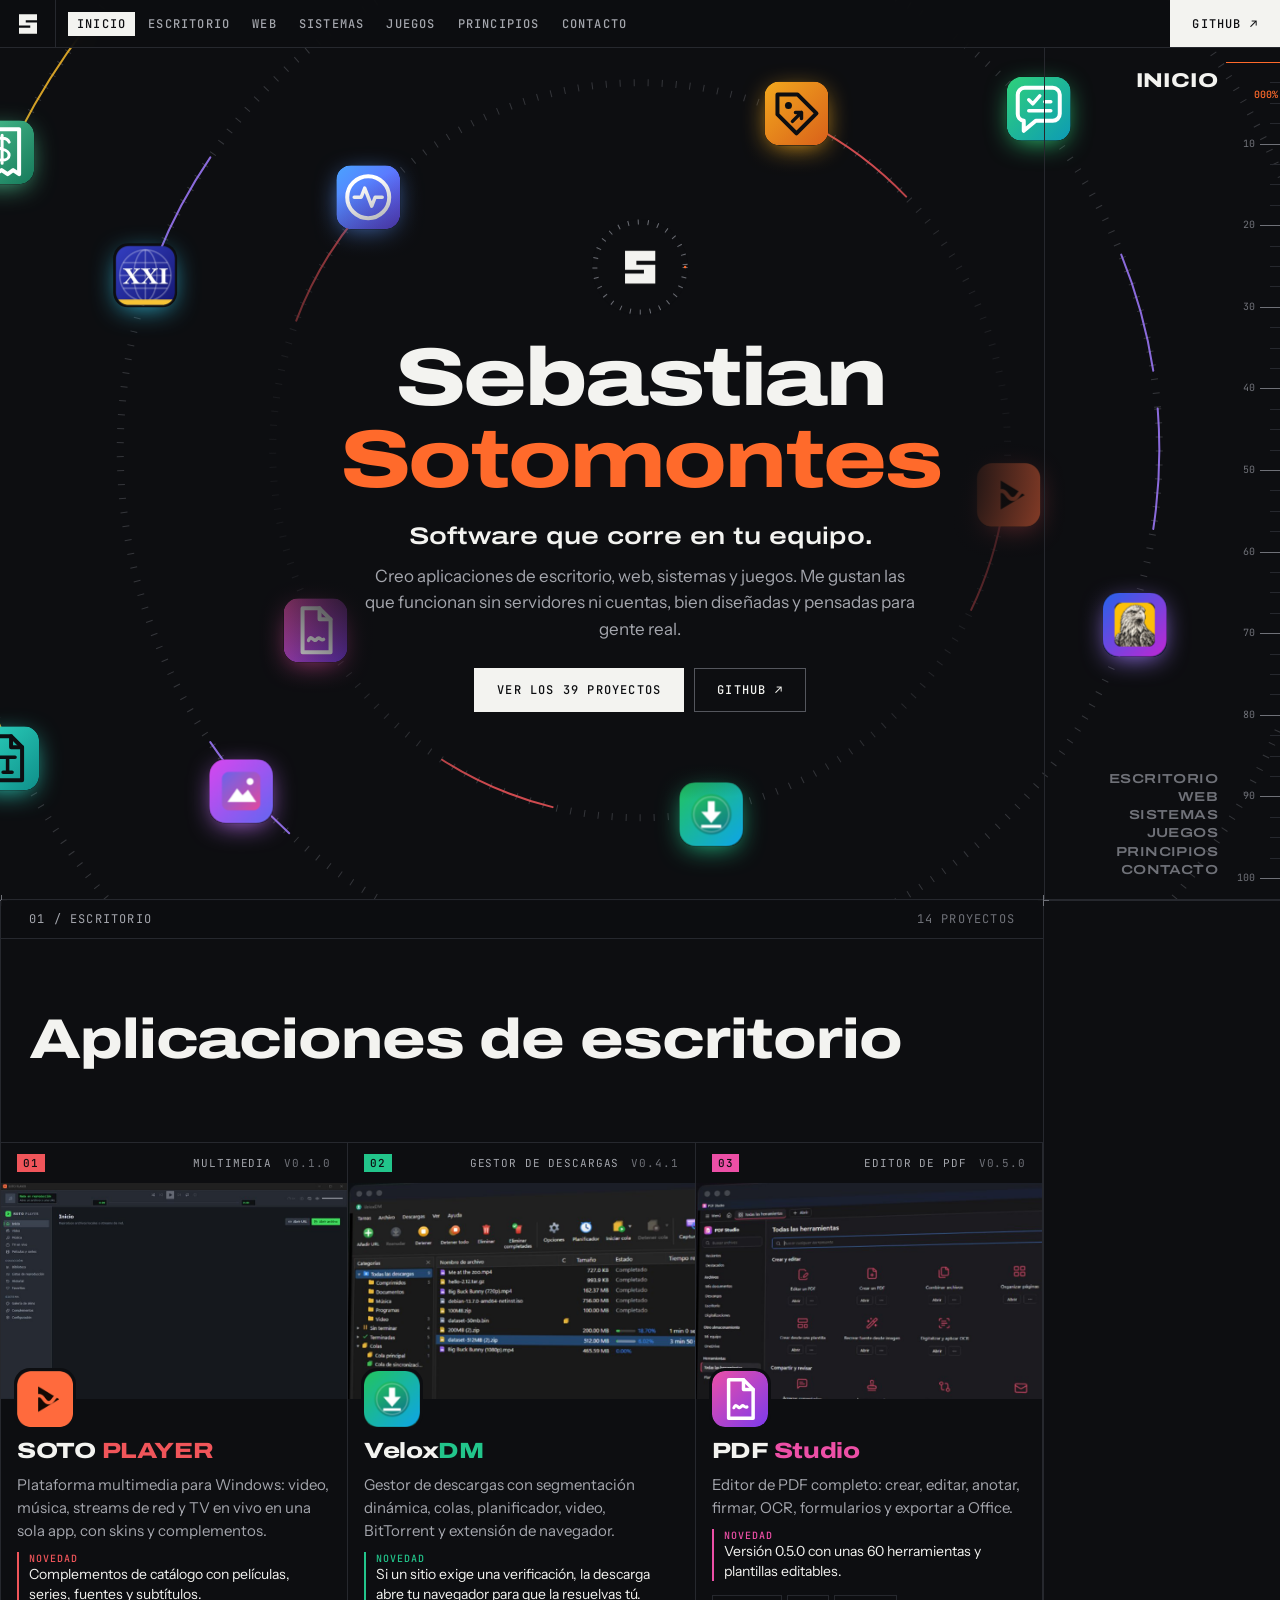
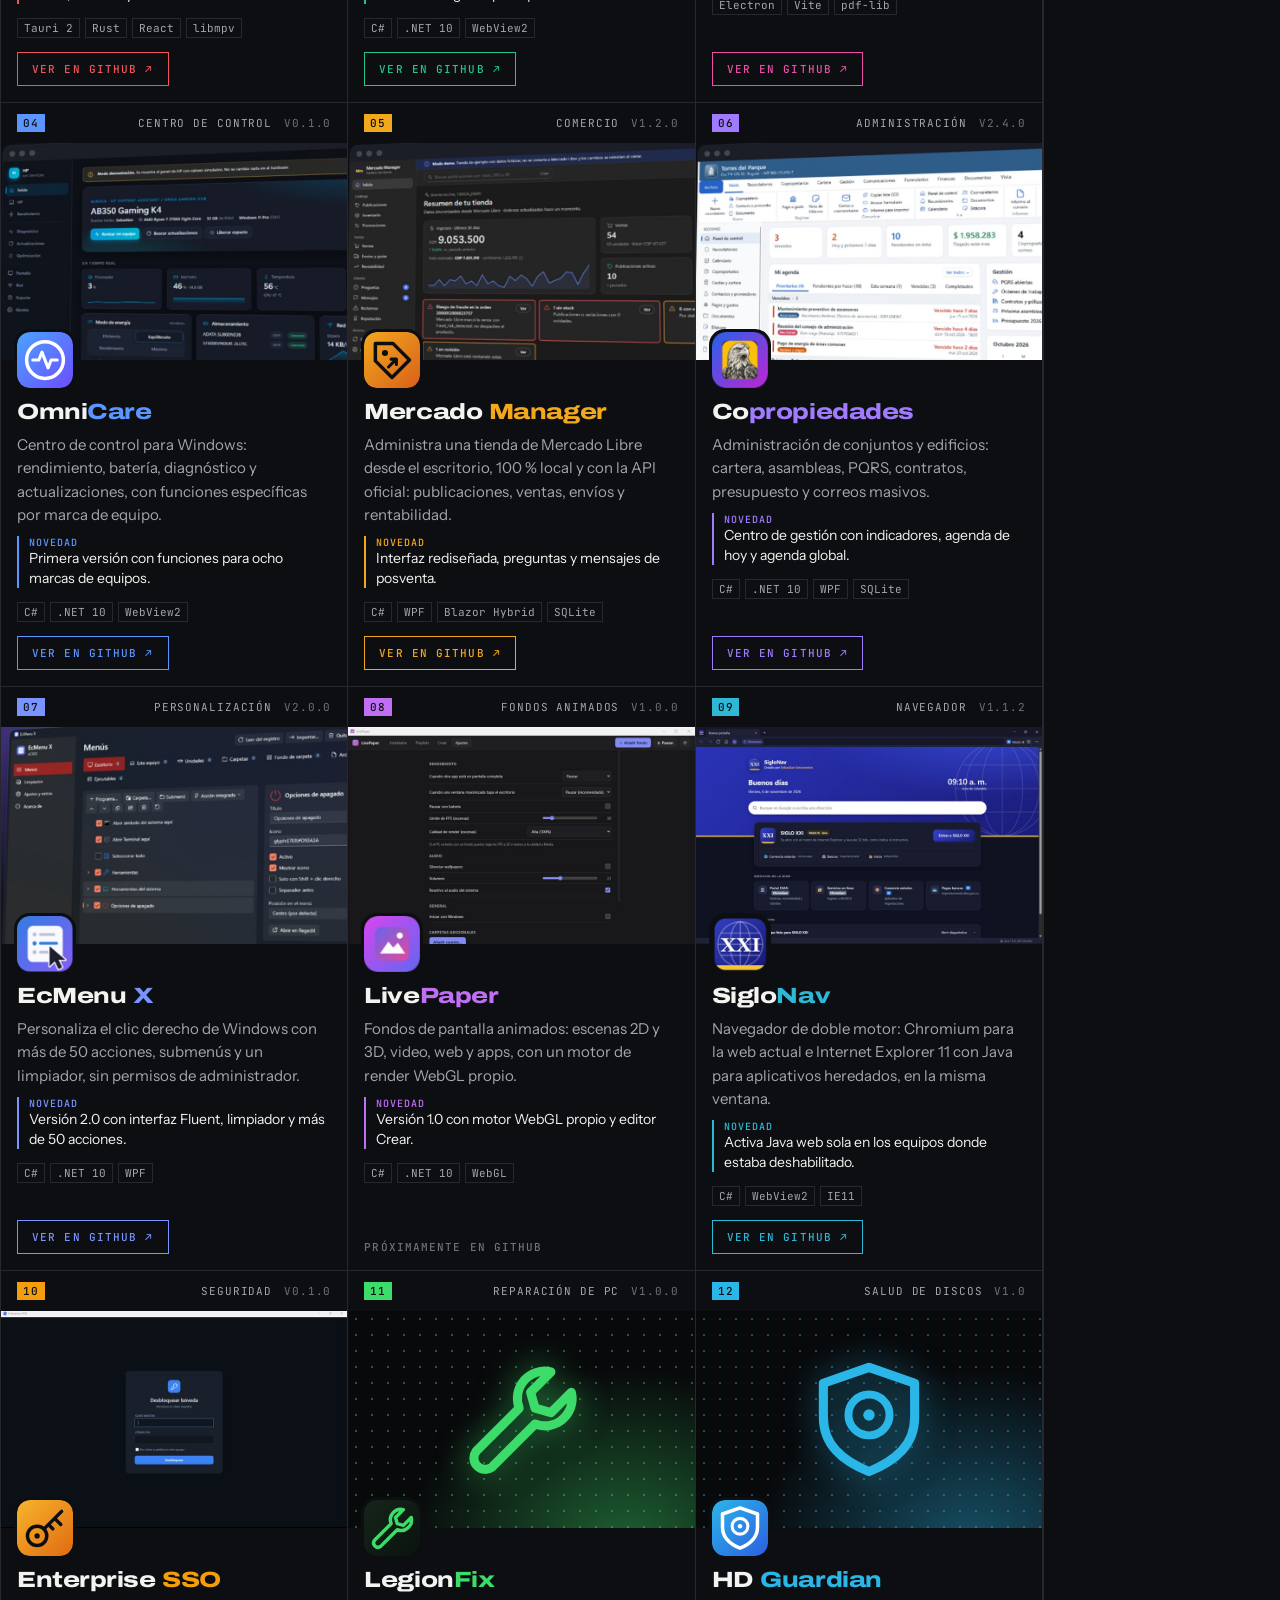
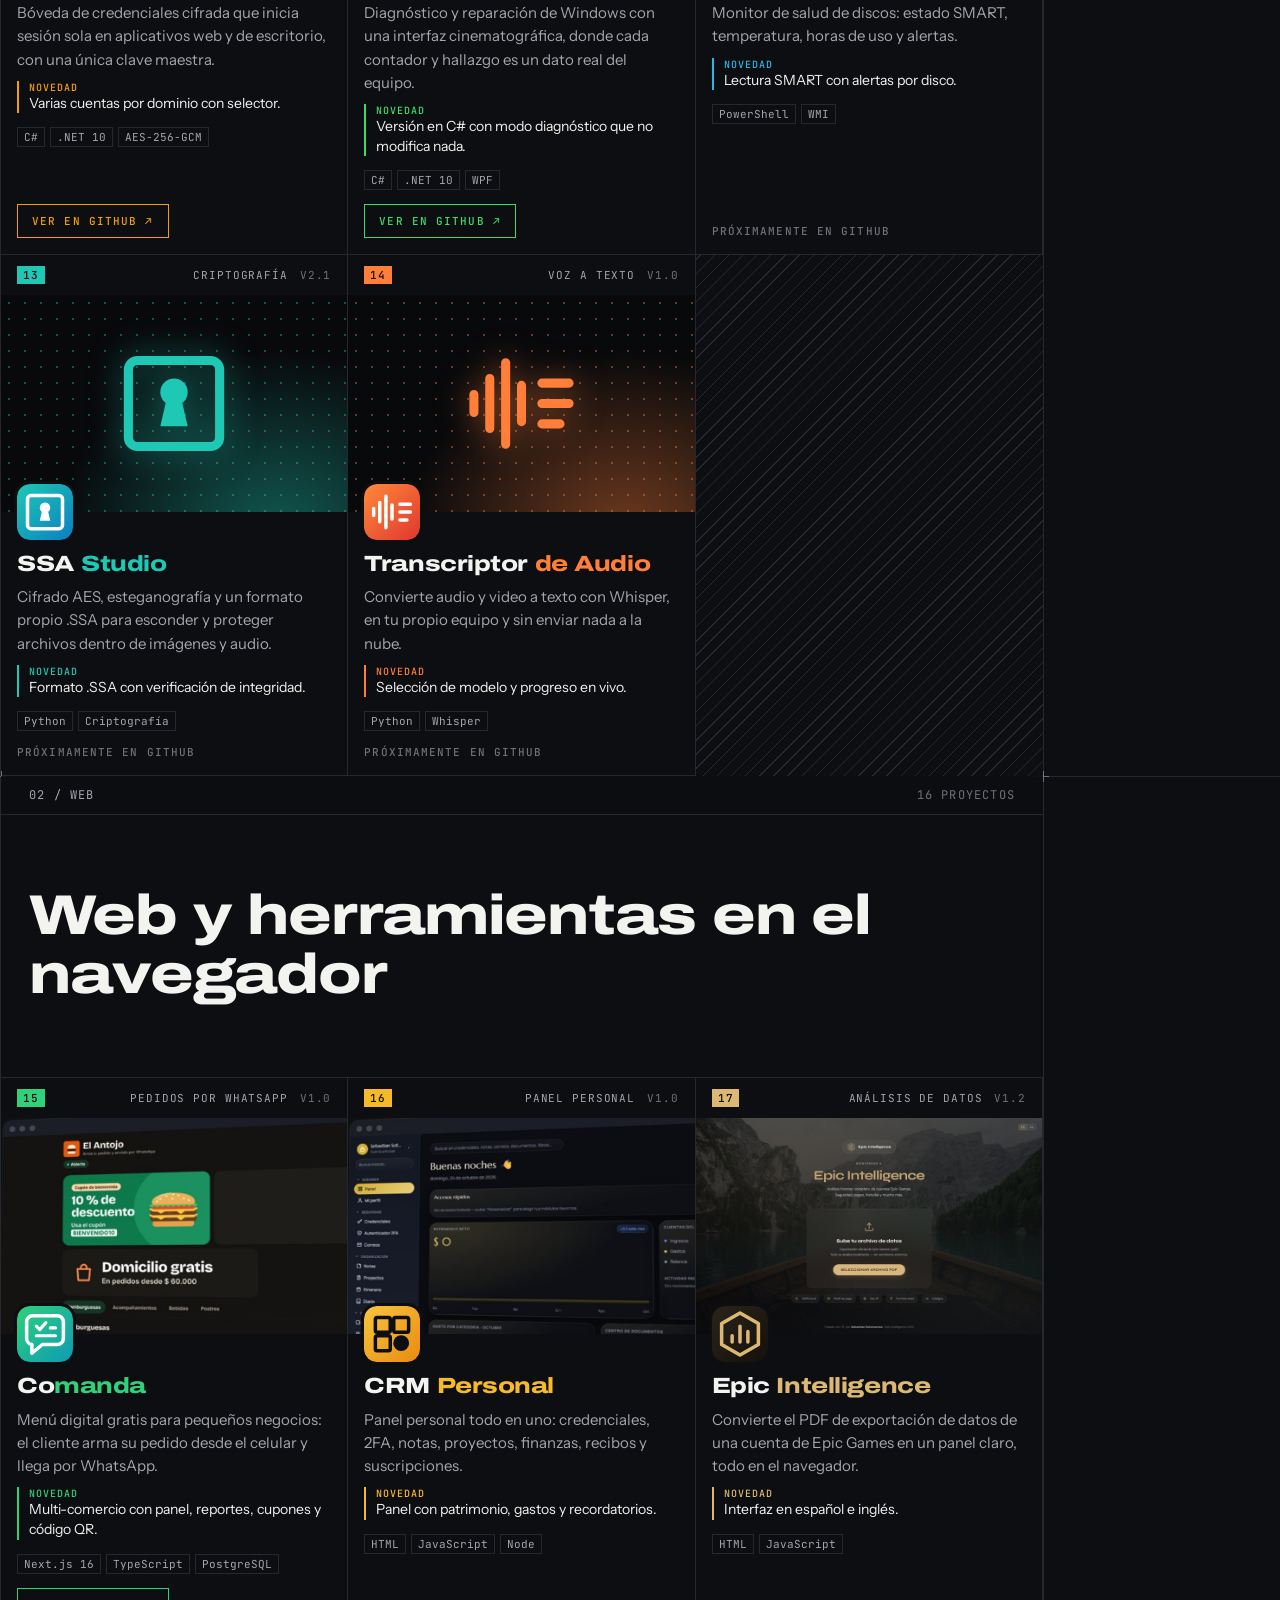
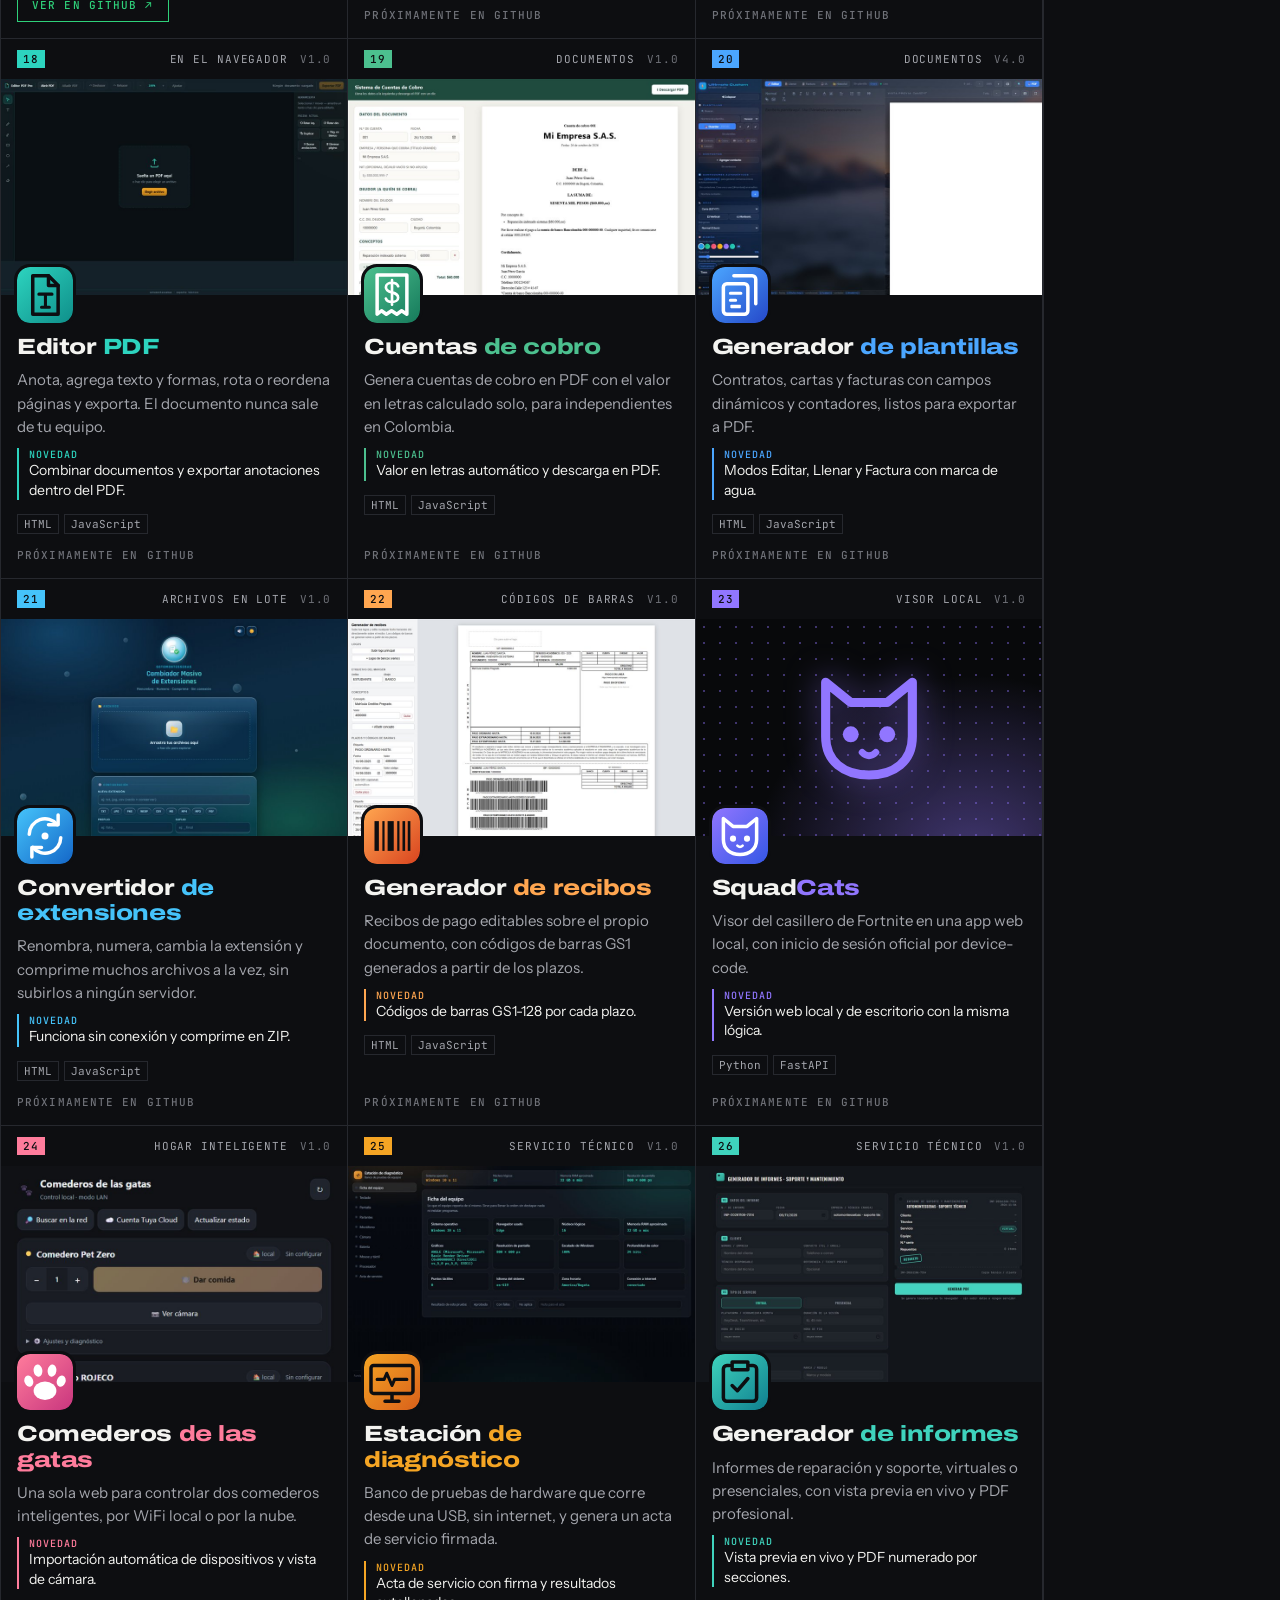
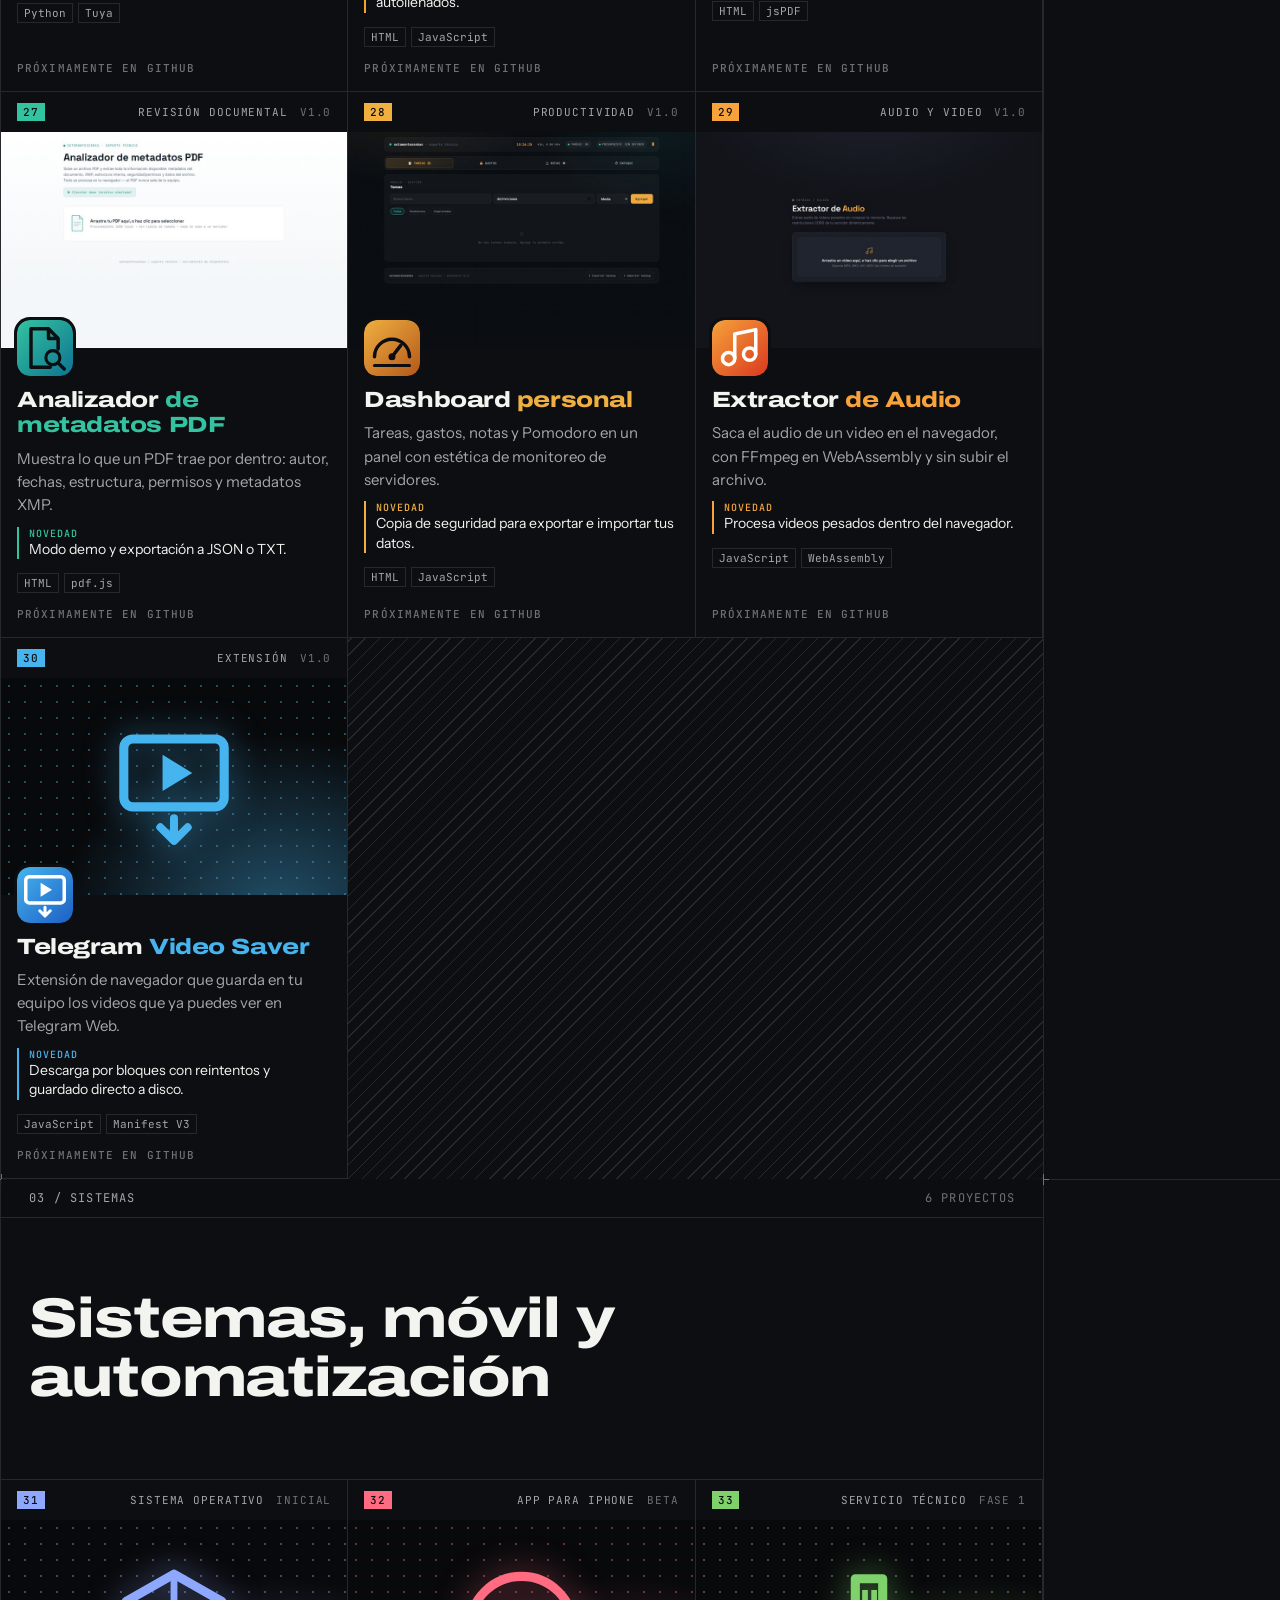
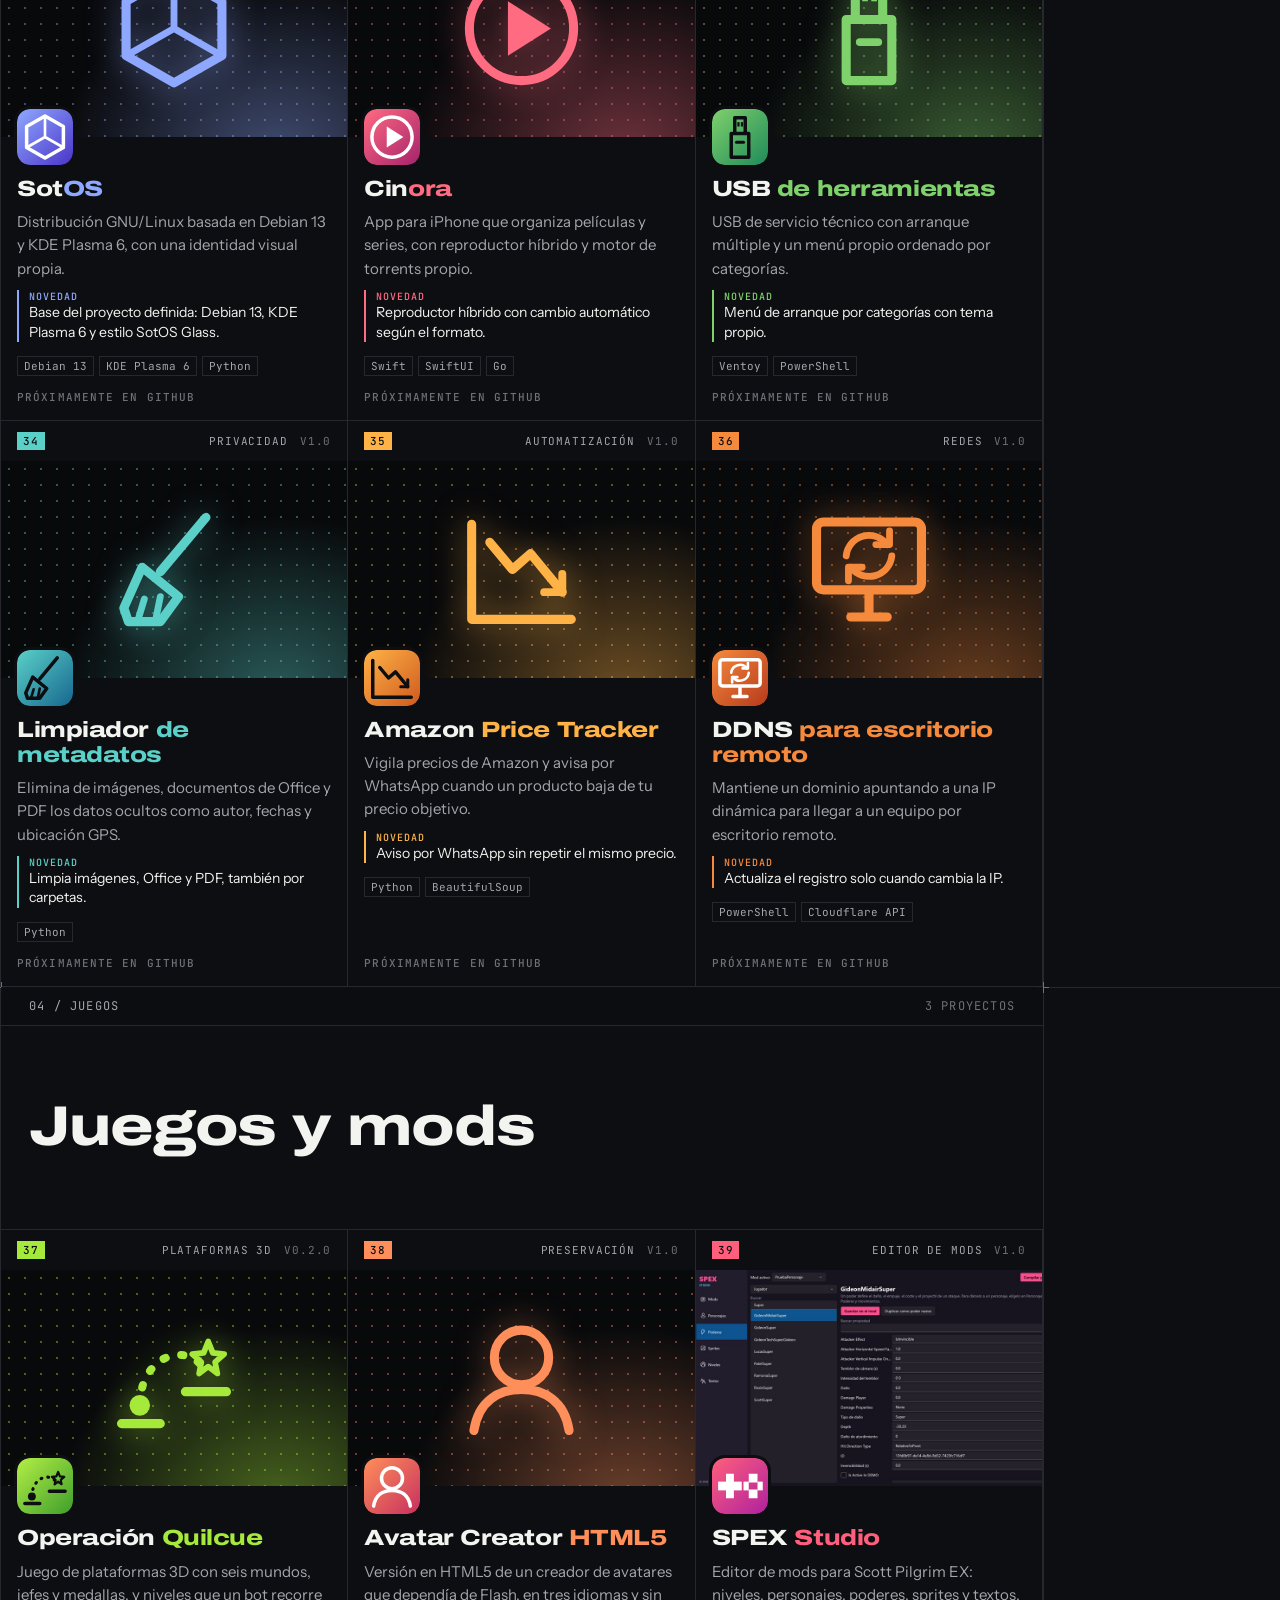
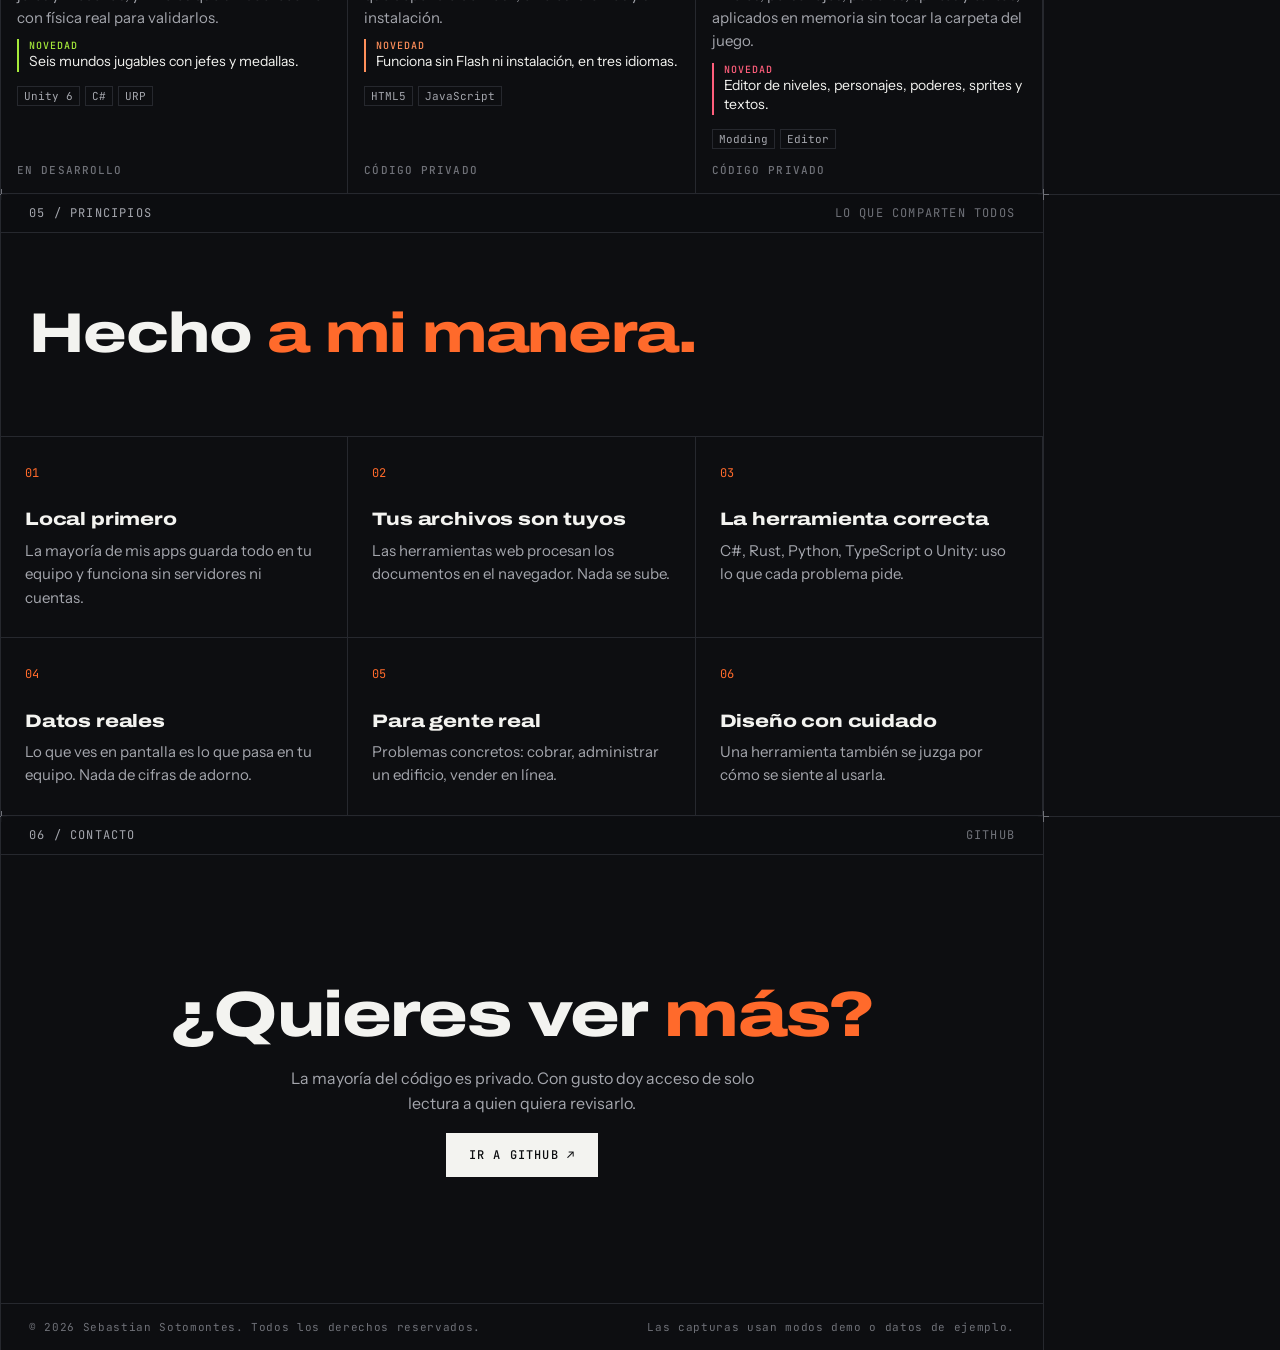
==== index.html @ 08ef290d "Activar botones de GitHub" ====
<!doctype html>
<html lang="es">
<head>
  <meta charset="utf-8">
  <meta name="viewport" content="width=device-width, initial-scale=1">
  <title>Sebastian Sotomontes · Desarrollador de software</title>
  <meta name="description" content="Portafolio de Sebastian Sotomontes: aplicaciones de escritorio, web, sistemas y juegos. Software que corre en tu equipo, sin servidores ni cuentas.">
  <meta name="author" content="Sebastian Sotomontes">
  <meta name="color-scheme" content="dark">
  <meta name="theme-color" content="#0d0e11">
  <link rel="canonical" href="https://sotomontes.com/">
  <meta property="og:type" content="website">
  <meta property="og:url" content="https://sotomontes.com/">
  <meta property="og:title" content="Sebastian Sotomontes · Desarrollador de software">
  <meta property="og:description" content="Portafolio de Sebastian Sotomontes: aplicaciones de escritorio, web, sistemas y juegos. Software que corre en tu equipo, sin servidores ni cuentas.">
  <meta property="og:image" content="https://sotomontes.com/assets/og.png">
  <meta name="twitter:card" content="summary_large_image">
  <link rel="icon" href="assets/favicon.svg" type="image/svg+xml">
  <link rel="preconnect" href="https://fonts.googleapis.com">
  <link rel="preconnect" href="https://fonts.gstatic.com" crossorigin>
  <link rel="stylesheet" href="https://fonts.googleapis.com/css2?family=Archivo:wdth,wght@125,600;125,800&family=Instrument+Sans:wght@400;600&family=JetBrains+Mono:wght@400;500&display=swap">
  <link rel="stylesheet" href="assets/styles.css">
  <script>document.documentElement.classList.add('js')</script>
  <script type="application/ld+json">{"@context":"https://schema.org","@type":"Person","name":"Sebastian Sotomontes","url":"https://sotomontes.com","sameAs":["https://github.com/Softsoto"],"jobTitle":"Desarrollador de software"}</script>
</head>
<body>
  <a class="skip" href="#escritorio">Saltar a los proyectos</a>

  <header class="bar">
    <a class="bar-logo" href="#inicio" aria-label="Sebastian Sotomontes, inicio"><svg class="logo" viewBox="0 0 32 32" aria-hidden="true"><path fill="currentColor" d="M4 3h24v8H13v3h15v15H4v-8h15v-3H4z"/></svg></a>
    <nav class="bar-nav" aria-label="Secciones">
      <a href="#inicio" data-nav="inicio">Inicio</a>
      <a href="#escritorio" data-nav="escritorio">Escritorio</a>
      <a href="#web" data-nav="web">Web</a>
      <a href="#sistemas" data-nav="sistemas">Sistemas</a>
      <a href="#juegos" data-nav="juegos">Juegos</a>
      <a href="#principios" data-nav="principios">Principios</a>
      <a href="#contacto" data-nav="contacto">Contacto</a>
    </nav>
    <a class="bar-cta" href="https://github.com/Softsoto" rel="noopener me">GitHub ↗</a>
    <span class="bar-progress" aria-hidden="true"></span>
  </header>

  <aside class="rail">
    <nav aria-label="Índice">
      <ol class="rail-list">
        <li data-rail="inicio"><a href="#inicio">Inicio</a></li>
        <li data-rail="escritorio"><a href="#escritorio">Escritorio</a></li>
        <li data-rail="web"><a href="#web">Web</a></li>
        <li data-rail="sistemas"><a href="#sistemas">Sistemas</a></li>
        <li data-rail="juegos"><a href="#juegos">Juegos</a></li>
        <li data-rail="principios"><a href="#principios">Principios</a></li>
        <li data-rail="contacto"><a href="#contacto">Contacto</a></li>
        <li class="rail-gap" aria-hidden="true"></li>
      </ol>
    </nav>
    <div class="ruler" aria-hidden="true"><i class="major" style="top:0%"></i><i class="" style="top:2.5%"></i><i class="" style="top:5%"></i><i class="" style="top:7.5%"></i><i class="major" style="top:10%"><b>10</b></i><i class="" style="top:12.5%"></i><i class="" style="top:15%"></i><i class="" style="top:17.5%"></i><i class="major" style="top:20%"><b>20</b></i><i class="" style="top:22.5%"></i><i class="" style="top:25%"></i><i class="" style="top:27.5%"></i><i class="major" style="top:30%"><b>30</b></i><i class="" style="top:32.5%"></i><i class="" style="top:35%"></i><i class="" style="top:37.5%"></i><i class="major" style="top:40%"><b>40</b></i><i class="" style="top:42.5%"></i><i class="" style="top:45%"></i><i class="" style="top:47.5%"></i><i class="major" style="top:50%"><b>50</b></i><i class="" style="top:52.5%"></i><i class="" style="top:55%"></i><i class="" style="top:57.5%"></i><i class="major" style="top:60%"><b>60</b></i><i class="" style="top:62.5%"></i><i class="" style="top:65%"></i><i class="" style="top:67.5%"></i><i class="major" style="top:70%"><b>70</b></i><i class="" style="top:72.5%"></i><i class="" style="top:75%"></i><i class="" style="top:77.5%"></i><i class="major" style="top:80%"><b>80</b></i><i class="" style="top:82.5%"></i><i class="" style="top:85%"></i><i class="" style="top:87.5%"></i><i class="major" style="top:90%"><b>90</b></i><i class="" style="top:92.5%"></i><i class="" style="top:95%"></i><i class="" style="top:97.5%"></i><i class="major" style="top:100%"><b>100</b></i><span class="ruler-mark"><em>000%</em></span></div>
  </aside>

  <a class="traveler" href="#inicio" aria-label="Volver al inicio">
    <svg class="traveler-ring" viewBox="0 0 100 100" aria-hidden="true">
      <circle class="traveler-ticks" cx="50" cy="50" r="47"/>
      <circle class="traveler-progress" cx="50" cy="50" r="47" pathLength="100"/>
    </svg>
    <svg class="logo" viewBox="0 0 32 32" aria-hidden="true"><path fill="currentColor" d="M4 3h24v8H13v3h15v15H4v-8h15v-3H4z"/></svg>
  </a>

  <section class="sec hero pre" id="inicio" aria-labelledby="t-inicio">
    <div class="orbit" aria-hidden="true">
      <div class="orbit-move">
        <div class="ring ring-1"><svg viewBox="0 0 200 200"><circle class="ring-ticks" cx="100" cy="100" r="99"/><circle class="ring-arc" cx="100" cy="100" r="99" style="stroke:#f0555a" pathLength="360"/></svg><span class="planet" style="--t:0deg;--c:#f0555a"><img src="assets/icons/soto-player.png" alt="" width="128" height="128"></span><span class="planet" style="--t:72deg;--c:#22c58b"><img src="assets/icons/veloxdm.png" alt="" width="128" height="128"></span><span class="planet" style="--t:144deg;--c:#ec4fa6"><img src="assets/icons/pdf-studio.svg" alt="" width="128" height="128"></span><span class="planet" style="--t:216deg;--c:#5b96ff"><img src="assets/icons/omnicare.svg" alt="" width="128" height="128"></span><span class="planet" style="--t:288deg;--c:#f2a81d"><img src="assets/icons/mercado-manager.svg" alt="" width="128" height="128"></span></div>
        <div class="ring ring-2"><svg viewBox="0 0 200 200"><circle class="ring-ticks" cx="100" cy="100" r="99"/><circle class="ring-arc" cx="100" cy="100" r="99" style="stroke:#a07bff" pathLength="360"/></svg><span class="planet" style="--t:24deg;--c:#a07bff"><img src="assets/icons/copropiedades.png" alt="" width="128" height="128"></span><span class="planet" style="--t:84deg;--c:#7b93ff"><img src="assets/icons/ecmenux.png" alt="" width="128" height="128"></span><span class="planet" style="--t:144deg;--c:#c06ff5"><img src="assets/icons/livepaper.png" alt="" width="128" height="128"></span><span class="planet" style="--t:204deg;--c:#2fb7d6"><img src="assets/icons/siglonav.png" alt="" width="128" height="128"></span><span class="planet" style="--t:264deg;--c:#f59e0b"><img src="assets/icons/enterprise-sso.svg" alt="" width="128" height="128"></span><span class="planet" style="--t:324deg;--c:#2fd17a"><img src="assets/icons/comanda.svg" alt="" width="128" height="128"></span></div>
        <div class="ring ring-3"><svg viewBox="0 0 200 200"><circle class="ring-ticks" cx="100" cy="100" r="99"/><circle class="ring-arc" cx="100" cy="100" r="99" style="stroke:#f5b92a" pathLength="360"/></svg><span class="planet" style="--t:48deg;--c:#f5b92a"><img src="assets/icons/crm-personal.svg" alt="" width="128" height="128"></span><span class="planet" style="--t:99deg;--c:#dcb873"><img src="assets/icons/epic-intelligence.svg" alt="" width="128" height="128"></span><span class="planet" style="--t:151deg;--c:#2dd4bf"><img src="assets/icons/editor-pdf.svg" alt="" width="128" height="128"></span><span class="planet" style="--t:202deg;--c:#4cc08f"><img src="assets/icons/cuentas-de-cobro.svg" alt="" width="128" height="128"></span><span class="planet" style="--t:254deg;--c:#4ba6ff"><img src="assets/icons/generador-plantillas.svg" alt="" width="128" height="128"></span><span class="planet" style="--t:305deg;--c:#a5e93a"><img src="assets/icons/operacion-quilcue.svg" alt="" width="128" height="128"></span><span class="planet" style="--t:357deg;--c:#ff8f5a"><img src="assets/icons/avatar-creator.svg" alt="" width="128" height="128"></span></div>
      </div>
    </div>
    <div class="hero-center">
      <div class="hero-slot" aria-hidden="true"></div>
      <h1 id="t-inicio" class="rv">Sebastian <span>Sotomontes</span></h1>
      <p class="hero-sub rv">Software que corre en tu equipo.</p>
      <p class="hero-text rv">Creo aplicaciones de escritorio, web, sistemas y juegos. Me gustan las que funcionan sin servidores ni cuentas, bien diseñadas y pensadas para gente real.</p>
      <div class="actions rv">
        <a class="btn btn-solid" href="#escritorio">Ver los 39 proyectos</a>
        <a class="btn" href="https://github.com/Softsoto" rel="noopener">GitHub ↗</a>
      </div>
    </div>
  </section>

  <div class="page">
    <main class="frame">
      <section class="sec" id="escritorio" aria-labelledby="t-escritorio">
        <div class="sec-head"><span>01 / Escritorio</span><span>14 proyectos</span></div>
        <h2 class="sec-title rv" id="t-escritorio">Aplicaciones de escritorio</h2>
        <div class="cells cells-three">
          <article class="cell rv" id="soto-player" style="--c:#f0555a">
            <header class="cell-head"><span class="badge">01</span><span class="kind">Multimedia</span><span class="ver">v0.1.0</span></header>
            <div class="media"><img src="assets/img/soto-player.jpg" alt="Captura de SOTO PLAYER" width="800" height="500" loading="lazy" decoding="async"></div>
            <div class="body">
              <img class="ico" src="assets/icons/soto-player.png" alt="" width="128" height="128" loading="lazy" decoding="async">
              <h3>SOTO <span class="tone">PLAYER</span></h3>
              <p>Plataforma multimedia para Windows: video, música, streams de red y TV en vivo en una sola app, con skins y complementos.</p>
              <p class="latest"><b>Novedad</b> Complementos de catálogo con películas, series, fuentes y subtítulos.</p>
              <ul class="tags"><li>Tauri 2</li><li>Rust</li><li>React</li><li>libmpv</li></ul>
              <a class="gh" href="https://github.com/Softsoto/SotoPlayer" rel="noopener">Ver en GitHub ↗</a>
            </div>
          </article>
          <article class="cell rv" id="veloxdm" style="--c:#22c58b">
            <header class="cell-head"><span class="badge">02</span><span class="kind">Gestor de descargas</span><span class="ver">v0.4.1</span></header>
            <div class="media"><img src="assets/img/veloxdm.jpg" alt="Captura de VeloxDM" width="800" height="500" loading="lazy" decoding="async"></div>
            <div class="body">
              <img class="ico" src="assets/icons/veloxdm.png" alt="" width="128" height="128" loading="lazy" decoding="async">
              <h3>Velox<span class="tone">DM</span></h3>
              <p>Gestor de descargas con segmentación dinámica, colas, planificador, video, BitTorrent y extensión de navegador.</p>
              <p class="latest"><b>Novedad</b> Si un sitio exige una verificación, la descarga abre tu navegador para que la resuelvas tú.</p>
              <ul class="tags"><li>C#</li><li>.NET 10</li><li>WebView2</li></ul>
              <a class="gh" href="https://github.com/Softsoto/VeloxDM" rel="noopener">Ver en GitHub ↗</a>
            </div>
          </article>
          <article class="cell rv" id="pdf-studio" style="--c:#ec4fa6">
            <header class="cell-head"><span class="badge">03</span><span class="kind">Editor de PDF</span><span class="ver">v0.5.0</span></header>
            <div class="media"><img src="assets/img/pdf-studio.jpg" alt="Captura de PDF Studio" width="800" height="500" loading="lazy" decoding="async"></div>
            <div class="body">
              <img class="ico" src="assets/icons/pdf-studio.svg" alt="" width="128" height="128" loading="lazy" decoding="async">
              <h3>PDF <span class="tone">Studio</span></h3>
              <p>Editor de PDF completo: crear, editar, anotar, firmar, OCR, formularios y exportar a Office.</p>
              <p class="latest"><b>Novedad</b> Versión 0.5.0 con unas 60 herramientas y plantillas editables.</p>
              <ul class="tags"><li>Electron</li><li>Vite</li><li>pdf-lib</li></ul>
              <a class="gh" href="https://github.com/Softsoto/PDF-Studio" rel="noopener">Ver en GitHub ↗</a>
            </div>
          </article>
          <article class="cell rv" id="omnicare" style="--c:#5b96ff">
            <header class="cell-head"><span class="badge">04</span><span class="kind">Centro de control</span><span class="ver">v0.1.0</span></header>
            <div class="media"><img src="assets/img/omnicare.jpg" alt="Captura de OmniCare" width="800" height="500" loading="lazy" decoding="async"></div>
            <div class="body">
              <img class="ico" src="assets/icons/omnicare.svg" alt="" width="128" height="128" loading="lazy" decoding="async">
              <h3>Omni<span class="tone">Care</span></h3>
              <p>Centro de control para Windows: rendimiento, batería, diagnóstico y actualizaciones, con funciones específicas por marca de equipo.</p>
              <p class="latest"><b>Novedad</b> Primera versión con funciones para ocho marcas de equipos.</p>
              <ul class="tags"><li>C#</li><li>.NET 10</li><li>WebView2</li></ul>
              <a class="gh" href="https://github.com/Softsoto/OmniCare" rel="noopener">Ver en GitHub ↗</a>
            </div>
          </article>
          <article class="cell rv" id="mercado-manager" style="--c:#f2a81d">
            <header class="cell-head"><span class="badge">05</span><span class="kind">Comercio</span><span class="ver">v1.2.0</span></header>
            <div class="media"><img src="assets/img/mercado-manager.jpg" alt="Captura de Mercado Manager" width="800" height="500" loading="lazy" decoding="async"></div>
            <div class="body">
              <img class="ico" src="assets/icons/mercado-manager.svg" alt="" width="128" height="128" loading="lazy" decoding="async">
              <h3>Mercado <span class="tone">Manager</span></h3>
              <p>Administra una tienda de Mercado Libre desde el escritorio, 100 % local y con la API oficial: publicaciones, ventas, envíos y rentabilidad.</p>
              <p class="latest"><b>Novedad</b> Interfaz rediseñada, preguntas y mensajes de posventa.</p>
              <ul class="tags"><li>C#</li><li>WPF</li><li>Blazor Hybrid</li><li>SQLite</li></ul>
              <a class="gh" href="https://github.com/Softsoto/MercadoManager" rel="noopener">Ver en GitHub ↗</a>
            </div>
          </article>
          <article class="cell rv" id="copropiedades" style="--c:#a07bff">
            <header class="cell-head"><span class="badge">06</span><span class="kind">Administración</span><span class="ver">v2.4.0</span></header>
            <div class="media"><img src="assets/img/copropiedades.jpg" alt="Captura de Copropiedades" width="800" height="500" loading="lazy" decoding="async"></div>
            <div class="body">
              <img class="ico" src="assets/icons/copropiedades.png" alt="" width="128" height="128" loading="lazy" decoding="async">
              <h3>Co<span class="tone">propiedades</span></h3>
              <p>Administración de conjuntos y edificios: cartera, asambleas, PQRS, contratos, presupuesto y correos masivos.</p>
              <p class="latest"><b>Novedad</b> Centro de gestión con indicadores, agenda de hoy y agenda global.</p>
              <ul class="tags"><li>C#</li><li>.NET 10</li><li>WPF</li><li>SQLite</li></ul>
              <a class="gh" href="https://github.com/Softsoto/Copropiedades" rel="noopener">Ver en GitHub ↗</a>
            </div>
          </article>
          <article class="cell rv" id="ecmenu-x" style="--c:#7b93ff">
            <header class="cell-head"><span class="badge">07</span><span class="kind">Personalización</span><span class="ver">v2.0.0</span></header>
            <div class="media"><img src="assets/img/ecmenux.jpg" alt="Captura de EcMenu X" width="800" height="500" loading="lazy" decoding="async"></div>
            <div class="body">
              <img class="ico" src="assets/icons/ecmenux.png" alt="" width="128" height="128" loading="lazy" decoding="async">
              <h3>EcMenu <span class="tone">X</span></h3>
              <p>Personaliza el clic derecho de Windows con más de 50 acciones, submenús y un limpiador, sin permisos de administrador.</p>
              <p class="latest"><b>Novedad</b> Versión 2.0 con interfaz Fluent, limpiador y más de 50 acciones.</p>
              <ul class="tags"><li>C#</li><li>.NET 10</li><li>WPF</li></ul>
              <a class="gh" href="https://github.com/Softsoto/EcMenuX" rel="noopener">Ver en GitHub ↗</a>
            </div>
          </article>
          <article class="cell rv" id="livepaper" style="--c:#c06ff5">
            <header class="cell-head"><span class="badge">08</span><span class="kind">Fondos animados</span><span class="ver">v1.0.0</span></header>
            <div class="media"><img src="assets/img/livepaper.jpg" alt="Captura de LivePaper" width="800" height="500" loading="lazy" decoding="async"></div>
            <div class="body">
              <img class="ico" src="assets/icons/livepaper.png" alt="" width="128" height="128" loading="lazy" decoding="async">
              <h3>Live<span class="tone">Paper</span></h3>
              <p>Fondos de pantalla animados: escenas 2D y 3D, video, web y apps, con un motor de render WebGL propio.</p>
              <p class="latest"><b>Novedad</b> Versión 1.0 con motor WebGL propio y editor Crear.</p>
              <ul class="tags"><li>C#</li><li>.NET 10</li><li>WebGL</li></ul>
              <span class="more more-off">Próximamente en GitHub</span>
            </div>
          </article>
          <article class="cell rv" id="siglonav" style="--c:#2fb7d6">
            <header class="cell-head"><span class="badge">09</span><span class="kind">Navegador</span><span class="ver">v1.1.2</span></header>
            <div class="media"><img src="assets/img/siglonav.jpg" alt="Captura de SigloNav" width="800" height="500" loading="lazy" decoding="async"></div>
            <div class="body">
              <img class="ico" src="assets/icons/siglonav.png" alt="" width="128" height="128" loading="lazy" decoding="async">
              <h3>Siglo<span class="tone">Nav</span></h3>
              <p>Navegador de doble motor: Chromium para la web actual e Internet Explorer 11 con Java para aplicativos heredados, en la misma ventana.</p>
              <p class="latest"><b>Novedad</b> Activa Java web sola en los equipos donde estaba deshabilitado.</p>
              <ul class="tags"><li>C#</li><li>WebView2</li><li>IE11</li></ul>
              <a class="gh" href="https://github.com/Softsoto/SigloNav" rel="noopener">Ver en GitHub ↗</a>
            </div>
          </article>
          <article class="cell rv" id="enterprise-sso" style="--c:#f59e0b">
            <header class="cell-head"><span class="badge">10</span><span class="kind">Seguridad</span><span class="ver">v0.1.0</span></header>
            <div class="media"><img src="assets/img/enterprise-sso.jpg" alt="Captura de Enterprise SSO" width="800" height="500" loading="lazy" decoding="async"></div>
            <div class="body">
              <img class="ico" src="assets/icons/enterprise-sso.svg" alt="" width="128" height="128" loading="lazy" decoding="async">
              <h3>Enterprise <span class="tone">SSO</span></h3>
              <p>Bóveda de credenciales cifrada que inicia sesión sola en aplicativos web y de escritorio, con una única clave maestra.</p>
              <p class="latest"><b>Novedad</b> Varias cuentas por dominio con selector.</p>
              <ul class="tags"><li>C#</li><li>.NET 10</li><li>AES-256-GCM</li></ul>
              <a class="gh" href="https://github.com/Softsoto/EnterpriseSSO" rel="noopener">Ver en GitHub ↗</a>
            </div>
          </article>
          <article class="cell rv" id="legionfix" style="--c:#3ddc6a">
            <header class="cell-head"><span class="badge">11</span><span class="kind">Reparación de PC</span><span class="ver">v1.0.0</span></header>
            <div class="media"><div class="gen" aria-hidden="true"><img src="assets/icons/legionfix-line.svg" alt="" width="200" height="200" loading="lazy"></div></div>
            <div class="body">
              <img class="ico" src="assets/icons/legionfix.svg" alt="" width="128" height="128" loading="lazy" decoding="async">
              <h3>Legion<span class="tone">Fix</span></h3>
              <p>Diagnóstico y reparación de Windows con una interfaz cinematográfica, donde cada contador y hallazgo es un dato real del equipo.</p>
              <p class="latest"><b>Novedad</b> Versión en C# con modo diagnóstico que no modifica nada.</p>
              <ul class="tags"><li>C#</li><li>.NET 10</li><li>WPF</li></ul>
              <a class="gh" href="https://github.com/Softsoto/LegionFix" rel="noopener">Ver en GitHub ↗</a>
            </div>
          </article>
          <article class="cell rv" id="hd-guardian" style="--c:#2bb6e8">
            <header class="cell-head"><span class="badge">12</span><span class="kind">Salud de discos</span><span class="ver">v1.0</span></header>
            <div class="media"><div class="gen" aria-hidden="true"><img src="assets/icons/hd-guardian-line.svg" alt="" width="200" height="200" loading="lazy"></div></div>
            <div class="body">
              <img class="ico" src="assets/icons/hd-guardian.svg" alt="" width="128" height="128" loading="lazy" decoding="async">
              <h3>HD <span class="tone">Guardian</span></h3>
              <p>Monitor de salud de discos: estado SMART, temperatura, horas de uso y alertas.</p>
              <p class="latest"><b>Novedad</b> Lectura SMART con alertas por disco.</p>
              <ul class="tags"><li>PowerShell</li><li>WMI</li></ul>
              <span class="more more-off">Próximamente en GitHub</span>
            </div>
          </article>
          <article class="cell rv" id="ssa-studio" style="--c:#1fc8b4">
            <header class="cell-head"><span class="badge">13</span><span class="kind">Criptografía</span><span class="ver">v2.1</span></header>
            <div class="media"><div class="gen" aria-hidden="true"><img src="assets/icons/ssa-studio-line.svg" alt="" width="200" height="200" loading="lazy"></div></div>
            <div class="body">
              <img class="ico" src="assets/icons/ssa-studio.svg" alt="" width="128" height="128" loading="lazy" decoding="async">
              <h3>SSA <span class="tone">Studio</span></h3>
              <p>Cifrado AES, esteganografía y un formato propio .SSA para esconder y proteger archivos dentro de imágenes y audio.</p>
              <p class="latest"><b>Novedad</b> Formato .SSA con verificación de integridad.</p>
              <ul class="tags"><li>Python</li><li>Criptografía</li></ul>
              <span class="more more-off">Próximamente en GitHub</span>
            </div>
          </article>
          <article class="cell rv" id="transcriptor-de-audio" style="--c:#ff7f3a">
            <header class="cell-head"><span class="badge">14</span><span class="kind">Voz a texto</span><span class="ver">v1.0</span></header>
            <div class="media"><div class="gen" aria-hidden="true"><img src="assets/icons/transcriptor-line.svg" alt="" width="200" height="200" loading="lazy"></div></div>
            <div class="body">
              <img class="ico" src="assets/icons/transcriptor.svg" alt="" width="128" height="128" loading="lazy" decoding="async">
              <h3>Transcriptor <span class="tone">de Audio</span></h3>
              <p>Convierte audio y video a texto con Whisper, en tu propio equipo y sin enviar nada a la nube.</p>
              <p class="latest"><b>Novedad</b> Selección de modelo y progreso en vivo.</p>
              <ul class="tags"><li>Python</li><li>Whisper</li></ul>
              <span class="more more-off">Próximamente en GitHub</span>
            </div>
          </article>
        </div>
      </section>
      <section class="sec" id="web" aria-labelledby="t-web">
        <div class="sec-head"><span>02 / Web</span><span>16 proyectos</span></div>
        <h2 class="sec-title rv" id="t-web">Web y herramientas en el navegador</h2>
        <div class="cells cells-three">
          <article class="cell rv" id="comanda" style="--c:#2fd17a">
            <header class="cell-head"><span class="badge">15</span><span class="kind">Pedidos por WhatsApp</span><span class="ver">v1.0</span></header>
            <div class="media"><img src="assets/img/comanda.jpg" alt="Captura de Comanda" width="800" height="500" loading="lazy" decoding="async"></div>
            <div class="body">
              <img class="ico" src="assets/icons/comanda.svg" alt="" width="128" height="128" loading="lazy" decoding="async">
              <h3>Co<span class="tone">manda</span></h3>
              <p>Menú digital gratis para pequeños negocios: el cliente arma su pedido desde el celular y llega por WhatsApp.</p>
              <p class="latest"><b>Novedad</b> Multi-comercio con panel, reportes, cupones y código QR.</p>
              <ul class="tags"><li>Next.js 16</li><li>TypeScript</li><li>PostgreSQL</li></ul>
              <a class="gh" href="https://github.com/Softsoto/comanda" rel="noopener">Ver en GitHub ↗</a>
            </div>
          </article>
          <article class="cell rv" id="crm-personal" style="--c:#f5b92a">
            <header class="cell-head"><span class="badge">16</span><span class="kind">Panel personal</span><span class="ver">v1.0</span></header>
            <div class="media"><img src="assets/img/crm-personal.jpg" alt="Captura de CRM Personal" width="800" height="500" loading="lazy" decoding="async"></div>
            <div class="body">
              <img class="ico" src="assets/icons/crm-personal.svg" alt="" width="128" height="128" loading="lazy" decoding="async">
              <h3>CRM <span class="tone">Personal</span></h3>
              <p>Panel personal todo en uno: credenciales, 2FA, notas, proyectos, finanzas, recibos y suscripciones.</p>
              <p class="latest"><b>Novedad</b> Panel con patrimonio, gastos y recordatorios.</p>
              <ul class="tags"><li>HTML</li><li>JavaScript</li><li>Node</li></ul>
              <span class="more more-off">Próximamente en GitHub</span>
            </div>
          </article>
          <article class="cell rv" id="epic-intelligence" style="--c:#dcb873">
            <header class="cell-head"><span class="badge">17</span><span class="kind">Análisis de datos</span><span class="ver">v1.2</span></header>
            <div class="media"><img src="assets/img/epic-intelligence.jpg" alt="Captura de Epic Intelligence" width="800" height="500" loading="lazy" decoding="async"></div>
            <div class="body">
              <img class="ico" src="assets/icons/epic-intelligence.svg" alt="" width="128" height="128" loading="lazy" decoding="async">
              <h3>Epic <span class="tone">Intelligence</span></h3>
              <p>Convierte el PDF de exportación de datos de una cuenta de Epic Games en un panel claro, todo en el navegador.</p>
              <p class="latest"><b>Novedad</b> Interfaz en español e inglés.</p>
              <ul class="tags"><li>HTML</li><li>JavaScript</li></ul>
              <span class="more more-off">Próximamente en GitHub</span>
            </div>
          </article>
          <article class="cell rv" id="editor-pdf" style="--c:#2dd4bf">
            <header class="cell-head"><span class="badge">18</span><span class="kind">En el navegador</span><span class="ver">v1.0</span></header>
            <div class="media"><img src="assets/img/editor-pdf.jpg" alt="Captura de Editor PDF" width="800" height="500" loading="lazy" decoding="async"></div>
            <div class="body">
              <img class="ico" src="assets/icons/editor-pdf.svg" alt="" width="128" height="128" loading="lazy" decoding="async">
              <h3>Editor <span class="tone">PDF</span></h3>
              <p>Anota, agrega texto y formas, rota o reordena páginas y exporta. El documento nunca sale de tu equipo.</p>
              <p class="latest"><b>Novedad</b> Combinar documentos y exportar anotaciones dentro del PDF.</p>
              <ul class="tags"><li>HTML</li><li>JavaScript</li></ul>
              <span class="more more-off">Próximamente en GitHub</span>
            </div>
          </article>
          <article class="cell rv" id="cuentas-de-cobro" style="--c:#4cc08f">
            <header class="cell-head"><span class="badge">19</span><span class="kind">Documentos</span><span class="ver">v1.0</span></header>
            <div class="media"><img src="assets/img/cuentas-de-cobro.jpg" alt="Captura de Cuentas de cobro" width="800" height="500" loading="lazy" decoding="async"></div>
            <div class="body">
              <img class="ico" src="assets/icons/cuentas-de-cobro.svg" alt="" width="128" height="128" loading="lazy" decoding="async">
              <h3>Cuentas <span class="tone">de cobro</span></h3>
              <p>Genera cuentas de cobro en PDF con el valor en letras calculado solo, para independientes en Colombia.</p>
              <p class="latest"><b>Novedad</b> Valor en letras automático y descarga en PDF.</p>
              <ul class="tags"><li>HTML</li><li>JavaScript</li></ul>
              <span class="more more-off">Próximamente en GitHub</span>
            </div>
          </article>
          <article class="cell rv" id="generador-de-plantillas" style="--c:#4ba6ff">
            <header class="cell-head"><span class="badge">20</span><span class="kind">Documentos</span><span class="ver">v4.0</span></header>
            <div class="media"><img src="assets/img/generador-plantillas.jpg" alt="Captura de Generador de plantillas" width="800" height="500" loading="lazy" decoding="async"></div>
            <div class="body">
              <img class="ico" src="assets/icons/generador-plantillas.svg" alt="" width="128" height="128" loading="lazy" decoding="async">
              <h3>Generador <span class="tone">de plantillas</span></h3>
              <p>Contratos, cartas y facturas con campos dinámicos y contadores, listos para exportar a PDF.</p>
              <p class="latest"><b>Novedad</b> Modos Editar, Llenar y Factura con marca de agua.</p>
              <ul class="tags"><li>HTML</li><li>JavaScript</li></ul>
              <span class="more more-off">Próximamente en GitHub</span>
            </div>
          </article>
          <article class="cell rv" id="convertidor-de-extensiones" style="--c:#45c3fa">
            <header class="cell-head"><span class="badge">21</span><span class="kind">Archivos en lote</span><span class="ver">v1.0</span></header>
            <div class="media"><img src="assets/img/convertidor-extensiones.jpg" alt="Captura de Convertidor de extensiones" width="800" height="500" loading="lazy" decoding="async"></div>
            <div class="body">
              <img class="ico" src="assets/icons/convertidor-extensiones.svg" alt="" width="128" height="128" loading="lazy" decoding="async">
              <h3>Convertidor <span class="tone">de extensiones</span></h3>
              <p>Renombra, numera, cambia la extensión y comprime muchos archivos a la vez, sin subirlos a ningún servidor.</p>
              <p class="latest"><b>Novedad</b> Funciona sin conexión y comprime en ZIP.</p>
              <ul class="tags"><li>HTML</li><li>JavaScript</li></ul>
              <span class="more more-off">Próximamente en GitHub</span>
            </div>
          </article>
          <article class="cell rv" id="generador-de-recibos" style="--c:#ffa650">
            <header class="cell-head"><span class="badge">22</span><span class="kind">Códigos de barras</span><span class="ver">v1.0</span></header>
            <div class="media"><img src="assets/img/generador-recibos.jpg" alt="Captura de Generador de recibos" width="800" height="500" loading="lazy" decoding="async"></div>
            <div class="body">
              <img class="ico" src="assets/icons/generador-recibos.svg" alt="" width="128" height="128" loading="lazy" decoding="async">
              <h3>Generador <span class="tone">de recibos</span></h3>
              <p>Recibos de pago editables sobre el propio documento, con códigos de barras GS1 generados a partir de los plazos.</p>
              <p class="latest"><b>Novedad</b> Códigos de barras GS1-128 por cada plazo.</p>
              <ul class="tags"><li>HTML</li><li>JavaScript</li></ul>
              <span class="more more-off">Próximamente en GitHub</span>
            </div>
          </article>
          <article class="cell rv" id="squadcats" style="--c:#9176ff">
            <header class="cell-head"><span class="badge">23</span><span class="kind">Visor local</span><span class="ver">v1.0</span></header>
            <div class="media"><div class="gen" aria-hidden="true"><img src="assets/icons/squadcats-line.svg" alt="" width="200" height="200" loading="lazy"></div></div>
            <div class="body">
              <img class="ico" src="assets/icons/squadcats.svg" alt="" width="128" height="128" loading="lazy" decoding="async">
              <h3>Squad<span class="tone">Cats</span></h3>
              <p>Visor del casillero de Fortnite en una app web local, con inicio de sesión oficial por device-code.</p>
              <p class="latest"><b>Novedad</b> Versión web local y de escritorio con la misma lógica.</p>
              <ul class="tags"><li>Python</li><li>FastAPI</li></ul>
              <span class="more more-off">Próximamente en GitHub</span>
            </div>
          </article>
          <article class="cell rv" id="comederos-de-las-gatas" style="--c:#ff7c9c">
            <header class="cell-head"><span class="badge">24</span><span class="kind">Hogar inteligente</span><span class="ver">v1.0</span></header>
            <div class="media"><img src="assets/img/comederos.jpg" alt="Captura de Comederos de las gatas" width="800" height="500" loading="lazy" decoding="async"></div>
            <div class="body">
              <img class="ico" src="assets/icons/comederos-de-las-gatas.svg" alt="" width="128" height="128" loading="lazy" decoding="async">
              <h3>Comederos <span class="tone">de las gatas</span></h3>
              <p>Una sola web para controlar dos comederos inteligentes, por WiFi local o por la nube.</p>
              <p class="latest"><b>Novedad</b> Importación automática de dispositivos y vista de cámara.</p>
              <ul class="tags"><li>Python</li><li>Tuya</li></ul>
              <span class="more more-off">Próximamente en GitHub</span>
            </div>
          </article>
          <article class="cell rv" id="estacion-de-diagnostico" style="--c:#f5a524">
            <header class="cell-head"><span class="badge">25</span><span class="kind">Servicio técnico</span><span class="ver">v1.0</span></header>
            <div class="media"><img src="assets/img/estacion-diagnostico.jpg" alt="Captura de Estación de diagnóstico" width="800" height="500" loading="lazy" decoding="async"></div>
            <div class="body">
              <img class="ico" src="assets/icons/estacion-diagnostico.svg" alt="" width="128" height="128" loading="lazy" decoding="async">
              <h3>Estación <span class="tone">de diagnóstico</span></h3>
              <p>Banco de pruebas de hardware que corre desde una USB, sin internet, y genera un acta de servicio firmada.</p>
              <p class="latest"><b>Novedad</b> Acta de servicio con firma y resultados autollenados.</p>
              <ul class="tags"><li>HTML</li><li>JavaScript</li></ul>
              <span class="more more-off">Próximamente en GitHub</span>
            </div>
          </article>
          <article class="cell rv" id="generador-de-informes" style="--c:#3fd3bd">
            <header class="cell-head"><span class="badge">26</span><span class="kind">Servicio técnico</span><span class="ver">v1.0</span></header>
            <div class="media"><img src="assets/img/generador-informes.jpg" alt="Captura de Generador de informes" width="800" height="500" loading="lazy" decoding="async"></div>
            <div class="body">
              <img class="ico" src="assets/icons/generador-informes.svg" alt="" width="128" height="128" loading="lazy" decoding="async">
              <h3>Generador <span class="tone">de informes</span></h3>
              <p>Informes de reparación y soporte, virtuales o presenciales, con vista previa en vivo y PDF profesional.</p>
              <p class="latest"><b>Novedad</b> Vista previa en vivo y PDF numerado por secciones.</p>
              <ul class="tags"><li>HTML</li><li>jsPDF</li></ul>
              <span class="more more-off">Próximamente en GitHub</span>
            </div>
          </article>
          <article class="cell rv" id="analizador-de-metadatos-pdf" style="--c:#34c3a0">
            <header class="cell-head"><span class="badge">27</span><span class="kind">Revisión documental</span><span class="ver">v1.0</span></header>
            <div class="media"><img src="assets/img/analizador-metadatos.jpg" alt="Captura de Analizador de metadatos PDF" width="800" height="500" loading="lazy" decoding="async"></div>
            <div class="body">
              <img class="ico" src="assets/icons/analizador-metadatos.svg" alt="" width="128" height="128" loading="lazy" decoding="async">
              <h3>Analizador <span class="tone">de metadatos PDF</span></h3>
              <p>Muestra lo que un PDF trae por dentro: autor, fechas, estructura, permisos y metadatos XMP.</p>
              <p class="latest"><b>Novedad</b> Modo demo y exportación a JSON o TXT.</p>
              <ul class="tags"><li>HTML</li><li>pdf.js</li></ul>
              <span class="more more-off">Próximamente en GitHub</span>
            </div>
          </article>
          <article class="cell rv" id="dashboard-personal" style="--c:#f0b040">
            <header class="cell-head"><span class="badge">28</span><span class="kind">Productividad</span><span class="ver">v1.0</span></header>
            <div class="media"><img src="assets/img/dashboard-personal.jpg" alt="Captura de Dashboard personal" width="800" height="500" loading="lazy" decoding="async"></div>
            <div class="body">
              <img class="ico" src="assets/icons/dashboard-personal.svg" alt="" width="128" height="128" loading="lazy" decoding="async">
              <h3>Dashboard <span class="tone">personal</span></h3>
              <p>Tareas, gastos, notas y Pomodoro en un panel con estética de monitoreo de servidores.</p>
              <p class="latest"><b>Novedad</b> Copia de seguridad para exportar e importar tus datos.</p>
              <ul class="tags"><li>HTML</li><li>JavaScript</li></ul>
              <span class="more more-off">Próximamente en GitHub</span>
            </div>
          </article>
          <article class="cell rv" id="extractor-de-audio" style="--c:#f7a23b">
            <header class="cell-head"><span class="badge">29</span><span class="kind">Audio y video</span><span class="ver">v1.0</span></header>
            <div class="media"><img src="assets/img/extractor-audio.jpg" alt="Captura de Extractor de Audio" width="800" height="500" loading="lazy" decoding="async"></div>
            <div class="body">
              <img class="ico" src="assets/icons/extractor-audio.svg" alt="" width="128" height="128" loading="lazy" decoding="async">
              <h3>Extractor <span class="tone">de Audio</span></h3>
              <p>Saca el audio de un video en el navegador, con FFmpeg en WebAssembly y sin subir el archivo.</p>
              <p class="latest"><b>Novedad</b> Procesa videos pesados dentro del navegador.</p>
              <ul class="tags"><li>JavaScript</li><li>WebAssembly</li></ul>
              <span class="more more-off">Próximamente en GitHub</span>
            </div>
          </article>
          <article class="cell rv" id="telegram-video-saver" style="--c:#46b4ee">
            <header class="cell-head"><span class="badge">30</span><span class="kind">Extensión</span><span class="ver">v1.0</span></header>
            <div class="media"><div class="gen" aria-hidden="true"><img src="assets/icons/telegram-video-saver-line.svg" alt="" width="200" height="200" loading="lazy"></div></div>
            <div class="body">
              <img class="ico" src="assets/icons/telegram-video-saver.svg" alt="" width="128" height="128" loading="lazy" decoding="async">
              <h3>Telegram <span class="tone">Video Saver</span></h3>
              <p>Extensión de navegador que guarda en tu equipo los videos que ya puedes ver en Telegram Web.</p>
              <p class="latest"><b>Novedad</b> Descarga por bloques con reintentos y guardado directo a disco.</p>
              <ul class="tags"><li>JavaScript</li><li>Manifest V3</li></ul>
              <span class="more more-off">Próximamente en GitHub</span>
            </div>
          </article>
        </div>
      </section>
      <section class="sec" id="sistemas" aria-labelledby="t-sistemas">
        <div class="sec-head"><span>03 / Sistemas</span><span>6 proyectos</span></div>
        <h2 class="sec-title rv" id="t-sistemas">Sistemas, móvil y automatización</h2>
        <div class="cells cells-three">
          <article class="cell rv" id="sotos" style="--c:#8fa8ff">
            <header class="cell-head"><span class="badge">31</span><span class="kind">Sistema operativo</span><span class="ver">Inicial</span></header>
            <div class="media"><div class="gen" aria-hidden="true"><img src="assets/icons/sotos-line.svg" alt="" width="200" height="200" loading="lazy"></div></div>
            <div class="body">
              <img class="ico" src="assets/icons/sotos.svg" alt="" width="128" height="128" loading="lazy" decoding="async">
              <h3>Sot<span class="tone">OS</span></h3>
              <p>Distribución GNU/Linux basada en Debian 13 y KDE Plasma 6, con una identidad visual propia.</p>
              <p class="latest"><b>Novedad</b> Base del proyecto definida: Debian 13, KDE Plasma 6 y estilo SotOS Glass.</p>
              <ul class="tags"><li>Debian 13</li><li>KDE Plasma 6</li><li>Python</li></ul>
              <span class="more more-off">Próximamente en GitHub</span>
            </div>
          </article>
          <article class="cell rv" id="cinora" style="--c:#ff6b81">
            <header class="cell-head"><span class="badge">32</span><span class="kind">App para iPhone</span><span class="ver">Beta</span></header>
            <div class="media"><div class="gen" aria-hidden="true"><img src="assets/icons/cinora-line.svg" alt="" width="200" height="200" loading="lazy"></div></div>
            <div class="body">
              <img class="ico" src="assets/icons/cinora.svg" alt="" width="128" height="128" loading="lazy" decoding="async">
              <h3>Cin<span class="tone">ora</span></h3>
              <p>App para iPhone que organiza películas y series, con reproductor híbrido y motor de torrents propio.</p>
              <p class="latest"><b>Novedad</b> Reproductor híbrido con cambio automático según el formato.</p>
              <ul class="tags"><li>Swift</li><li>SwiftUI</li><li>Go</li></ul>
              <span class="more more-off">Próximamente en GitHub</span>
            </div>
          </article>
          <article class="cell rv" id="usb-de-herramientas" style="--c:#7fd16b">
            <header class="cell-head"><span class="badge">33</span><span class="kind">Servicio técnico</span><span class="ver">Fase 1</span></header>
            <div class="media"><div class="gen" aria-hidden="true"><img src="assets/icons/usb-herramientas-line.svg" alt="" width="200" height="200" loading="lazy"></div></div>
            <div class="body">
              <img class="ico" src="assets/icons/usb-herramientas.svg" alt="" width="128" height="128" loading="lazy" decoding="async">
              <h3>USB <span class="tone">de herramientas</span></h3>
              <p>USB de servicio técnico con arranque múltiple y un menú propio ordenado por categorías.</p>
              <p class="latest"><b>Novedad</b> Menú de arranque por categorías con tema propio.</p>
              <ul class="tags"><li>Ventoy</li><li>PowerShell</li></ul>
              <span class="more more-off">Próximamente en GitHub</span>
            </div>
          </article>
          <article class="cell rv" id="limpiador-de-metadatos" style="--c:#5ad0c8">
            <header class="cell-head"><span class="badge">34</span><span class="kind">Privacidad</span><span class="ver">v1.0</span></header>
            <div class="media"><div class="gen" aria-hidden="true"><img src="assets/icons/limpiador-metadatos-line.svg" alt="" width="200" height="200" loading="lazy"></div></div>
            <div class="body">
              <img class="ico" src="assets/icons/limpiador-metadatos.svg" alt="" width="128" height="128" loading="lazy" decoding="async">
              <h3>Limpiador <span class="tone">de metadatos</span></h3>
              <p>Elimina de imágenes, documentos de Office y PDF los datos ocultos como autor, fechas y ubicación GPS.</p>
              <p class="latest"><b>Novedad</b> Limpia imágenes, Office y PDF, también por carpetas.</p>
              <ul class="tags"><li>Python</li></ul>
              <span class="more more-off">Próximamente en GitHub</span>
            </div>
          </article>
          <article class="cell rv" id="amazon-price-tracker" style="--c:#ffb347">
            <header class="cell-head"><span class="badge">35</span><span class="kind">Automatización</span><span class="ver">v1.0</span></header>
            <div class="media"><div class="gen" aria-hidden="true"><img src="assets/icons/amazon-tracker-line.svg" alt="" width="200" height="200" loading="lazy"></div></div>
            <div class="body">
              <img class="ico" src="assets/icons/amazon-tracker.svg" alt="" width="128" height="128" loading="lazy" decoding="async">
              <h3>Amazon <span class="tone">Price Tracker</span></h3>
              <p>Vigila precios de Amazon y avisa por WhatsApp cuando un producto baja de tu precio objetivo.</p>
              <p class="latest"><b>Novedad</b> Aviso por WhatsApp sin repetir el mismo precio.</p>
              <ul class="tags"><li>Python</li><li>BeautifulSoup</li></ul>
              <span class="more more-off">Próximamente en GitHub</span>
            </div>
          </article>
          <article class="cell rv" id="ddns-para-escritorio-remoto" style="--c:#f58a3c">
            <header class="cell-head"><span class="badge">36</span><span class="kind">Redes</span><span class="ver">v1.0</span></header>
            <div class="media"><div class="gen" aria-hidden="true"><img src="assets/icons/ddns-remoto-line.svg" alt="" width="200" height="200" loading="lazy"></div></div>
            <div class="body">
              <img class="ico" src="assets/icons/ddns-remoto.svg" alt="" width="128" height="128" loading="lazy" decoding="async">
              <h3>DDNS <span class="tone">para escritorio remoto</span></h3>
              <p>Mantiene un dominio apuntando a una IP dinámica para llegar a un equipo por escritorio remoto.</p>
              <p class="latest"><b>Novedad</b> Actualiza el registro solo cuando cambia la IP.</p>
              <ul class="tags"><li>PowerShell</li><li>Cloudflare API</li></ul>
              <span class="more more-off">Próximamente en GitHub</span>
            </div>
          </article>
        </div>
      </section>
      <section class="sec" id="juegos" aria-labelledby="t-juegos">
        <div class="sec-head"><span>04 / Juegos</span><span>3 proyectos</span></div>
        <h2 class="sec-title rv" id="t-juegos">Juegos y mods</h2>
        <div class="cells cells-three">
          <article class="cell rv" id="operacion-quilcue" style="--c:#a5e93a">
            <header class="cell-head"><span class="badge">37</span><span class="kind">Plataformas 3D</span><span class="ver">v0.2.0</span></header>
            <div class="media"><div class="gen" aria-hidden="true"><img src="assets/icons/operacion-quilcue-line.svg" alt="" width="200" height="200" loading="lazy"></div></div>
            <div class="body">
              <img class="ico" src="assets/icons/operacion-quilcue.svg" alt="" width="128" height="128" loading="lazy" decoding="async">
              <h3>Operación <span class="tone">Quilcue</span></h3>
              <p>Juego de plataformas 3D con seis mundos, jefes y medallas, y niveles que un bot recorre con física real para validarlos.</p>
              <p class="latest"><b>Novedad</b> Seis mundos jugables con jefes y medallas.</p>
              <ul class="tags"><li>Unity 6</li><li>C#</li><li>URP</li></ul>
              <span class="more more-off">En desarrollo</span>
            </div>
          </article>
          <article class="cell rv" id="avatar-creator-html5" style="--c:#ff8f5a">
            <header class="cell-head"><span class="badge">38</span><span class="kind">Preservación</span><span class="ver">v1.0</span></header>
            <div class="media"><div class="gen" aria-hidden="true"><img src="assets/icons/avatar-creator-line.svg" alt="" width="200" height="200" loading="lazy"></div></div>
            <div class="body">
              <img class="ico" src="assets/icons/avatar-creator.svg" alt="" width="128" height="128" loading="lazy" decoding="async">
              <h3>Avatar Creator <span class="tone">HTML5</span></h3>
              <p>Versión en HTML5 de un creador de avatares que dependía de Flash, en tres idiomas y sin instalación.</p>
              <p class="latest"><b>Novedad</b> Funciona sin Flash ni instalación, en tres idiomas.</p>
              <ul class="tags"><li>HTML5</li><li>JavaScript</li></ul>
              <span class="more more-off">Código privado</span>
            </div>
          </article>
          <article class="cell rv" id="spex-studio" style="--c:#ff5f7c">
            <header class="cell-head"><span class="badge">39</span><span class="kind">Editor de mods</span><span class="ver">v1.0</span></header>
            <div class="media"><img src="assets/img/spex-studio.jpg" alt="Captura de SPEX Studio" width="800" height="500" loading="lazy" decoding="async"></div>
            <div class="body">
              <img class="ico" src="assets/icons/spex-studio.svg" alt="" width="128" height="128" loading="lazy" decoding="async">
              <h3>SPEX <span class="tone">Studio</span></h3>
              <p>Editor de mods para Scott Pilgrim EX: niveles, personajes, poderes, sprites y textos, aplicados en memoria sin tocar la carpeta del juego.</p>
              <p class="latest"><b>Novedad</b> Editor de niveles, personajes, poderes, sprites y textos.</p>
              <ul class="tags"><li>Modding</li><li>Editor</li></ul>
              <span class="more more-off">Código privado</span>
            </div>
          </article>
        </div>
      </section>

      <section class="sec" id="principios" aria-labelledby="t-principios">
        <div class="sec-head"><span>05 / Principios</span><span>Lo que comparten todos</span></div>
        <h2 class="sec-title rv" id="t-principios">Hecho <span class="accent">a mi manera.</span></h2>
        <div class="cells cells-three">
          <article class="rule rv"><span class="rule-no">01</span><h3>Local primero</h3><p>La mayoría de mis apps guarda todo en tu equipo y funciona sin servidores ni cuentas.</p></article>
          <article class="rule rv"><span class="rule-no">02</span><h3>Tus archivos son tuyos</h3><p>Las herramientas web procesan los documentos en el navegador. Nada se sube.</p></article>
          <article class="rule rv"><span class="rule-no">03</span><h3>La herramienta correcta</h3><p>C#, Rust, Python, TypeScript o Unity: uso lo que cada problema pide.</p></article>
          <article class="rule rv"><span class="rule-no">04</span><h3>Datos reales</h3><p>Lo que ves en pantalla es lo que pasa en tu equipo. Nada de cifras de adorno.</p></article>
          <article class="rule rv"><span class="rule-no">05</span><h3>Para gente real</h3><p>Problemas concretos: cobrar, administrar un edificio, vender en línea.</p></article>
          <article class="rule rv"><span class="rule-no">06</span><h3>Diseño con cuidado</h3><p>Una herramienta también se juzga por cómo se siente al usarla.</p></article>
        </div>
      </section>

      <section class="sec closing" id="contacto" aria-labelledby="t-contacto">
        <div class="sec-head"><span>06 / Contacto</span><span>GitHub</span></div>
        <div class="closing-body">
          <h2 class="rv" id="t-contacto">¿Quieres ver <span class="accent">más?</span></h2>
          <p class="rv">La mayoría del código es privado. Con gusto doy acceso de solo lectura a quien quiera revisarlo.</p>
          <a class="btn btn-solid rv" href="https://github.com/Softsoto" rel="noopener">Ir a GitHub ↗</a>
        </div>
      </section>

      <footer class="foot">
        <span>© 2026 Sebastian Sotomontes. Todos los derechos reservados.</span>
        <span>Las capturas usan modos demo o datos de ejemplo.</span>
      </footer>
    </main>
  </div>
  <script src="assets/site.js" defer></script>
</body>
</html>
---- assets/styles.css ----
:root {
  color-scheme: dark;
  --bg: #0d0e11;
  --panel: #121317;
  --ink: #f3f3f0;
  --muted: #a4a6ad;
  --faint: #6f7178;
  --line: #26282e;
  --accent: #ff6a2b;
  --bar: 48px;
  --rail: 236px;
  --wide: 'Archivo', 'Arial Black', sans-serif;
  --body: 'Instrument Sans', system-ui, sans-serif;
  --mono: 'JetBrains Mono', Consolas, monospace;
}

* { box-sizing: border-box; }
html { scroll-behavior: smooth; scroll-padding-top: calc(var(--bar) + 8px); }
body {
  margin: 0;
  overflow-x: clip;
  background: var(--bg);
  color: var(--ink);
  font: 400 1rem/1.55 var(--body);
  -webkit-font-smoothing: antialiased;
}
a { color: inherit; text-decoration: none; }
h1, h2, h3, p, ul, ol { margin: 0; padding: 0; }
ul, ol { list-style: none; }
img { display: block; max-width: 100%; height: auto; }
:focus-visible { outline: 2px solid var(--accent); outline-offset: 2px; }
.accent { color: var(--accent); }

.skip {
  position: fixed;
  z-index: 60;
  left: 12px;
  top: -60px;
  padding: 8px 14px;
  background: var(--ink);
  color: var(--bg);
}
.skip:focus { top: 8px; }

/* Barra superior */
.bar {
  position: fixed;
  z-index: 50;
  inset: 0 0 auto;
  display: flex;
  align-items: stretch;
  height: var(--bar);
  border-bottom: 1px solid var(--line);
  background: rgb(13 14 17 / .88);
  backdrop-filter: blur(10px);
  font: 500 .75rem var(--mono);
  letter-spacing: .1em;
  text-transform: uppercase;
}
.bar-logo {
  display: grid;
  place-items: center;
  width: 56px;
  border-right: 1px solid var(--line);
}
.logo { width: 24px; height: 24px; }
.bar-nav { display: flex; align-items: center; gap: 4px; padding: 0 12px; }
.bar-nav a { padding: 4px 9px; color: var(--muted); }
.bar-nav a:hover { color: var(--ink); }
.bar-nav a.on { background: var(--ink); color: var(--bg); }
.bar-cta {
  display: flex;
  align-items: center;
  margin-left: auto;
  padding: 0 22px;
  background: var(--ink);
  color: var(--bg);
}
.bar-cta:hover { background: var(--accent); }
.bar-progress {
  position: absolute;
  left: 0;
  bottom: -1px;
  width: 100%;
  height: 1px;
  background: var(--accent);
  transform: scaleX(var(--p, 0));
  transform-origin: left;
}

/* Índice lateral */
.rail { display: none; }
@media (min-width: 1280px) {
  .rail {
    position: fixed;
    z-index: 40;
    inset: var(--bar) 0 0 auto;
    display: block;
    width: var(--rail);
    border-left: 1px solid var(--line);
  }
  .bar-progress { display: none; }
  :root { --rail-half: calc(var(--rail) / -2); }
  .page, .hero { padding-right: var(--rail); }
  .orbit { --center: calc(50% - var(--rail) / 2); }
}
.rail-list {
  position: absolute;
  inset: 14px 62px 22px 12px;
  display: flex;
  flex-direction: column;
  align-items: flex-end;
  gap: 2px;
  text-align: right;
  font: 600 .8125rem/1.25 var(--wide);
  font-stretch: 125%;
  letter-spacing: .03em;
  text-transform: uppercase;
}
.rail-list a { color: var(--faint); transition: color .2s; }
.rail-list a:hover { color: var(--ink); }
.rail-list li { transition: font-size .25s; }
.rail-list li.on { margin: 6px 0; font-size: 1.25rem; font-weight: 800; }
.rail-list li.on a { color: var(--ink); }
.rail-gap { flex: 1; }
.ruler { position: absolute; inset: 14px 0 22px auto; width: 54px; }
.ruler i {
  position: absolute;
  right: 0;
  width: 10px;
  height: 1px;
  background: var(--line);
}
.ruler i.major { width: 20px; background: var(--faint); }
.ruler b {
  position: absolute;
  right: 25px;
  top: -7px;
  color: var(--faint);
  font: 400 .625rem var(--mono);
}
.ruler-mark {
  position: absolute;
  right: 0;
  top: calc(var(--p, 0) * 100%);
  width: 54px;
  height: 1px;
  background: var(--accent);
}
.ruler-mark em {
  position: absolute;
  right: 2px;
  top: 26px;
  color: var(--accent);
  font: 500 .625rem var(--mono);
}

/* Marco */
.frame {
  max-width: 1120px;
  margin: 0 auto;
  border-inline: 1px solid var(--line);
}
.sec { position: relative; }
.sec::before {
  content: '';
  position: absolute;
  top: 0;
  left: -100vw;
  right: calc(50% - 50vw + var(--rail-half, 0px));
  height: 1px;
  background: var(--line);
}
.sec::after {
  --x: var(--faint);
  content: '';
  position: absolute;
  z-index: 2;
  top: -5px;
  left: -5px;
  width: calc(100% + 11px);
  height: 11px;
  background:
    linear-gradient(var(--x), var(--x)) 5px 0 / 1px 11px no-repeat,
    linear-gradient(var(--x), var(--x)) 0 5px / 11px 1px no-repeat,
    linear-gradient(var(--x), var(--x)) calc(100% - 5px) 0 / 1px 11px no-repeat,
    linear-gradient(var(--x), var(--x)) 100% 5px / 11px 1px no-repeat;
}
.sec-head {
  position: sticky;
  z-index: 20;
  top: var(--bar);
  display: flex;
  justify-content: space-between;
  gap: 16px;
  padding: 11px 28px;
  border-bottom: 1px solid var(--line);
  background: rgb(13 14 17 / .9);
  backdrop-filter: blur(10px);
  color: var(--muted);
  font: 400 .75rem var(--mono);
  letter-spacing: .1em;
  text-transform: uppercase;
}
.sec-head span:last-child { color: var(--faint); text-align: right; }
.sec-title {
  padding: clamp(44px, 8vh, 80px) 28px;
  font: 800 clamp(2rem, 4.6vw, 3.5rem)/1.05 var(--wide);
  font-stretch: 125%;
  letter-spacing: -.02em;
}

/* Portada */
.hero {
  position: relative;
  display: grid;
  place-items: center;
  min-height: min(100vh, 1100px);
  min-height: min(100svh, 1100px);
  overflow: hidden;
  padding: calc(var(--bar) + 24px) 16px 40px;
  border-bottom: 1px solid var(--line);
}
.hero::before, .hero::after { display: none; }
.orbit {
  --center: 50%;
  position: absolute;
  top: 50%;
  left: var(--center);
  width: 0;
  height: 0;
}
.orbit-move {
  position: absolute;
  transform: translateY(var(--drop, 0px)) scale(var(--grow, 1));
  transition: opacity 1s ease;
}
.ring {
  --r: 400px;
  position: absolute;
  width: 0;
  height: 0;
  transform: rotate(var(--a, 0deg));
  transition: scale 1.1s cubic-bezier(.2, .8, .2, 1);
}
.ring-1 { --r: clamp(255px, 29vw, 430px); }
.ring-2 { --r: clamp(350px, 41vw, 610px); }
.ring-3 { --r: clamp(460px, 55vw, 810px); }
.ring svg {
  position: absolute;
  top: calc(var(--r) * -1);
  left: calc(var(--r) * -1);
  width: calc(var(--r) * 2);
  height: calc(var(--r) * 2);
  overflow: visible;
}
.ring circle { fill: none; vector-effect: non-scaling-stroke; }
.ring-ticks { stroke: var(--faint); stroke-width: 7px; stroke-dasharray: 1 13; opacity: .4; }
.ring-arc { stroke-width: 2px; stroke-linecap: round; stroke-dasharray: 70 290; opacity: .85; }
.planet {
  position: absolute;
  width: 0;
  height: 0;
  transform: rotate(var(--t)) translateX(var(--r));
}
.planet img {
  position: absolute;
  top: -32px;
  left: -32px;
  width: 64px;
  height: 64px;
  max-width: none;
  border-radius: 23%;
  box-shadow: 0 6px 26px -6px var(--c);
  transform: rotate(calc(var(--t) * -1 - var(--a, 0deg)));
}
.hero.pre .ring { scale: .35; }
.hero.pre .orbit-move { opacity: 0; }

.hero-center {
  position: relative;
  z-index: 2;
  display: grid;
  justify-items: center;
  width: min(100%, 760px);
  text-align: center;
}
.hero-center::before {
  content: '';
  position: absolute;
  z-index: -1;
  inset: -90px -130px;
  background: radial-gradient(closest-side, var(--bg) 62%, transparent);
}
.hero-slot { width: 96px; height: 96px; margin-bottom: 22px; }
h1 {
  font: 800 clamp(2.5rem, 6.4vw, 5.25rem)/1 var(--wide);
  font-stretch: 125%;
  letter-spacing: -.03em;
}
h1 span { display: block; color: var(--accent); }
.hero-sub {
  margin-top: 20px;
  font: 600 clamp(1.125rem, 2vw, 1.5rem)/1.25 var(--wide);
  font-stretch: 125%;
}
.hero-text { max-width: 33em; margin-top: 12px; color: var(--muted); font-size: 1.0625rem; }
.actions { display: flex; flex-wrap: wrap; justify-content: center; gap: 10px; margin-top: 26px; }
.btn {
  display: inline-block;
  padding: 13px 22px;
  border: 1px solid #54565d;
  font: 500 .75rem var(--mono);
  letter-spacing: .1em;
  text-transform: uppercase;
  transition: background-color .15s, color .15s, border-color .15s;
}
.btn:hover { border-color: var(--ink); background: var(--ink); color: var(--bg); }
.btn-solid { border-color: var(--ink); background: var(--ink); color: var(--bg); }
.btn-solid:hover { border-color: var(--accent); background: var(--accent); }

/* Círculo que baja por la página */
.traveler { display: none; }
.js .traveler {
  position: fixed;
  z-index: 45;
  top: 0;
  left: 0;
  display: grid;
  place-items: center;
  width: 96px;
  height: 96px;
  margin: -48px 0 0 -48px;
  border-radius: 50%;
  background: var(--bg);
  color: var(--ink);
  will-change: transform;
}
.js .traveler.gliding { transition: transform .9s cubic-bezier(.3, .7, .2, 1); }
.traveler .logo { width: 42%; height: 42%; }
.traveler-ring { position: absolute; inset: 0; transform: rotate(var(--spin, 0deg)); }
.traveler-ring circle { fill: none; vector-effect: non-scaling-stroke; }
.traveler-ticks { stroke: var(--faint); stroke-width: 5px; stroke-dasharray: 1 9; }
.traveler-progress {
  stroke: var(--accent);
  stroke-width: 2.5px;
  stroke-dasharray: var(--done, 0) 100;
  stroke-linecap: round;
}
.traveler:hover { color: var(--accent); }

/* Celdas */
.cells {
  display: grid;
  grid-template-columns: repeat(3, 1fr);
  border-top: 1px solid var(--line);
  background: repeating-linear-gradient(135deg, transparent 0 9px, var(--line) 9px 10px);
}
.cells-two { grid-template-columns: repeat(2, 1fr); }
.cell, .rule {
  min-width: 0;
  border-right: 1px solid var(--line);
  border-bottom: 1px solid var(--line);
  background: var(--bg);
}
.cell { display: flex; flex-direction: column; scroll-margin-top: 100px; transition: background-color .2s; }
.cell:hover { background: var(--panel); }
.cell-head {
  display: flex;
  align-items: center;
  justify-content: space-between;
  gap: 12px;
  padding: 11px 16px;
  font: 400 .6875rem var(--mono);
  letter-spacing: .08em;
  text-transform: uppercase;
}
.badge { padding: 2px 6px; background: var(--c); color: #0d0e11; font-weight: 500; }
.kind { overflow: hidden; margin-left: auto; color: var(--muted); text-overflow: ellipsis; white-space: nowrap; }
.ver { flex: none; color: var(--faint); }
.media { aspect-ratio: 16 / 10; overflow: hidden; background: #08090b; }
.media img { width: 100%; height: 100%; object-fit: cover; transition: transform .35s; }
.cell:hover .media img { transform: scale(1.035); }
.gen {
  position: relative;
  display: grid;
  place-items: center;
  height: 100%;
  background:
    radial-gradient(90% 120% at 80% 110%, color-mix(in srgb, var(--c) 42%, transparent), transparent 70%),
    radial-gradient(color-mix(in srgb, var(--c) 40%, transparent) 1px, transparent 1.5px) 0 0 / 16px 16px;
}
.gen img {
  width: 42%;
  height: auto;
  filter: drop-shadow(0 0 16px color-mix(in srgb, var(--c) 55%, transparent));
}
.body { position: relative; display: flex; flex: 1; flex-direction: column; padding: 0 16px 16px; }
.ico {
  display: block;
  flex: none;
  width: 56px;
  height: 56px;
  border-radius: 23%;
  object-fit: cover;
}
.body > .ico { margin-top: -28px; box-shadow: 0 0 0 3px var(--bg); background: var(--bg); }
.cell:hover .body > .ico { box-shadow: 0 0 0 3px var(--panel); }
.body h3 {
  margin-top: 12px;
  font: 800 1.375rem/1.15 var(--wide);
  font-stretch: 125%;
  letter-spacing: -.02em;
}
.tone { color: var(--c); }
.body p { margin-top: 8px; color: var(--muted); font-size: .9375rem; }
.body p.latest {
  margin-top: 10px;
  padding-left: 10px;
  border-left: 2px solid var(--c);
  color: var(--ink);
  font-size: .875rem;
  line-height: 1.4;
}
.latest b {
  display: block;
  color: var(--c);
  font: 500 .625rem var(--mono);
  letter-spacing: .1em;
  text-transform: uppercase;
}
.tags { display: flex; flex-wrap: wrap; gap: 5px; margin-top: 14px; padding-bottom: 14px; }
.tags li {
  padding: 2px 6px;
  border: 1px solid var(--line);
  color: var(--muted);
  font: 400 .6875rem var(--mono);
}
.more {
  margin-top: auto;
  color: var(--c);
  font: 500 .6875rem var(--mono);
  letter-spacing: .1em;
  text-transform: uppercase;
}
a.more:hover { text-decoration: underline; text-underline-offset: 3px; }
.more-off { color: var(--faint); }
.gh {
  align-self: flex-start;
  margin-top: auto;
  padding: 9px 14px;
  border: 1px solid var(--c);
  color: var(--c);
  font: 500 .6875rem var(--mono);
  letter-spacing: .1em;
  text-transform: uppercase;
  transition: background-color .15s, color .15s;
}
.gh:hover { background: var(--c); color: #0d0e11; }

/* Principios */
.rule { padding: 22px 24px 28px; }
.rule-no { color: var(--accent); font: 400 .75rem var(--mono); }
.rule h3 {
  margin-top: 26px;
  font: 800 1.125rem/1.2 var(--wide);
  font-stretch: 125%;
  letter-spacing: -.01em;
}
.rule p { margin-top: 8px; color: var(--muted); font-size: .9375rem; }

/* Cierre */
.closing-body {
  display: grid;
  justify-items: center;
  gap: 18px;
  padding: clamp(72px, 14vh, 130px) 28px;
  text-align: center;
}
.closing-body h2 {
  font: 800 clamp(2.25rem, 6vw, 4rem)/1.05 var(--wide);
  font-stretch: 125%;
  letter-spacing: -.025em;
}
.closing-body p { max-width: 32em; color: var(--muted); }
.foot {
  position: relative;
  display: flex;
  flex-wrap: wrap;
  justify-content: space-between;
  gap: 6px 24px;
  padding: 16px 28px;
  border-top: 1px solid var(--line);
  color: var(--faint);
  font: 400 .6875rem var(--mono);
  letter-spacing: .06em;
}

/* Aparición al hacer scroll */
.js .rv {
  opacity: 0;
  filter: blur(10px);
  transform: translateY(14px);
  transition: opacity .6s ease, filter .6s ease, transform .6s ease;
}
.js .rv.in { opacity: 1; filter: none; transform: none; }

/* 404 */
.notfound {
  display: grid;
  place-content: center;
  justify-items: center;
  gap: 22px;
  min-height: 100vh;
  padding: 24px;
  text-align: center;
}
.notfound p { color: var(--accent); font: 400 .8125rem var(--mono); letter-spacing: .1em; }

@media (max-width: 1040px) {
  .cells { grid-template-columns: repeat(2, minmax(0, 1fr)); }
}
@media (max-width: 760px) {
  .bar-nav { display: none; }
  .frame { border-inline: 0; }
  .sec::before { left: 0; right: 0; }
  .sec::after { display: none; }
  .sec-head { padding: 10px 16px; font-size: .6875rem; }
  .sec-head span:last-child { display: none; }
  .planet img { top: -24px; left: -24px; width: 48px; height: 48px; }
  .hero-slot { width: 72px; height: 72px; }
  .sec-title { padding: 40px 16px; }
  .cells, .cells-two { grid-template-columns: minmax(0, 1fr); }
  .closing-body, .foot { padding-inline: 16px; }
}
@media (prefers-reduced-motion: reduce) {
  html { scroll-behavior: auto; }
  .js .rv { opacity: 1; filter: none; transform: none; transition: none; }
  .media img, .rail-list li, .ring, .orbit-move, .js .traveler.gliding { transition: none; }
}
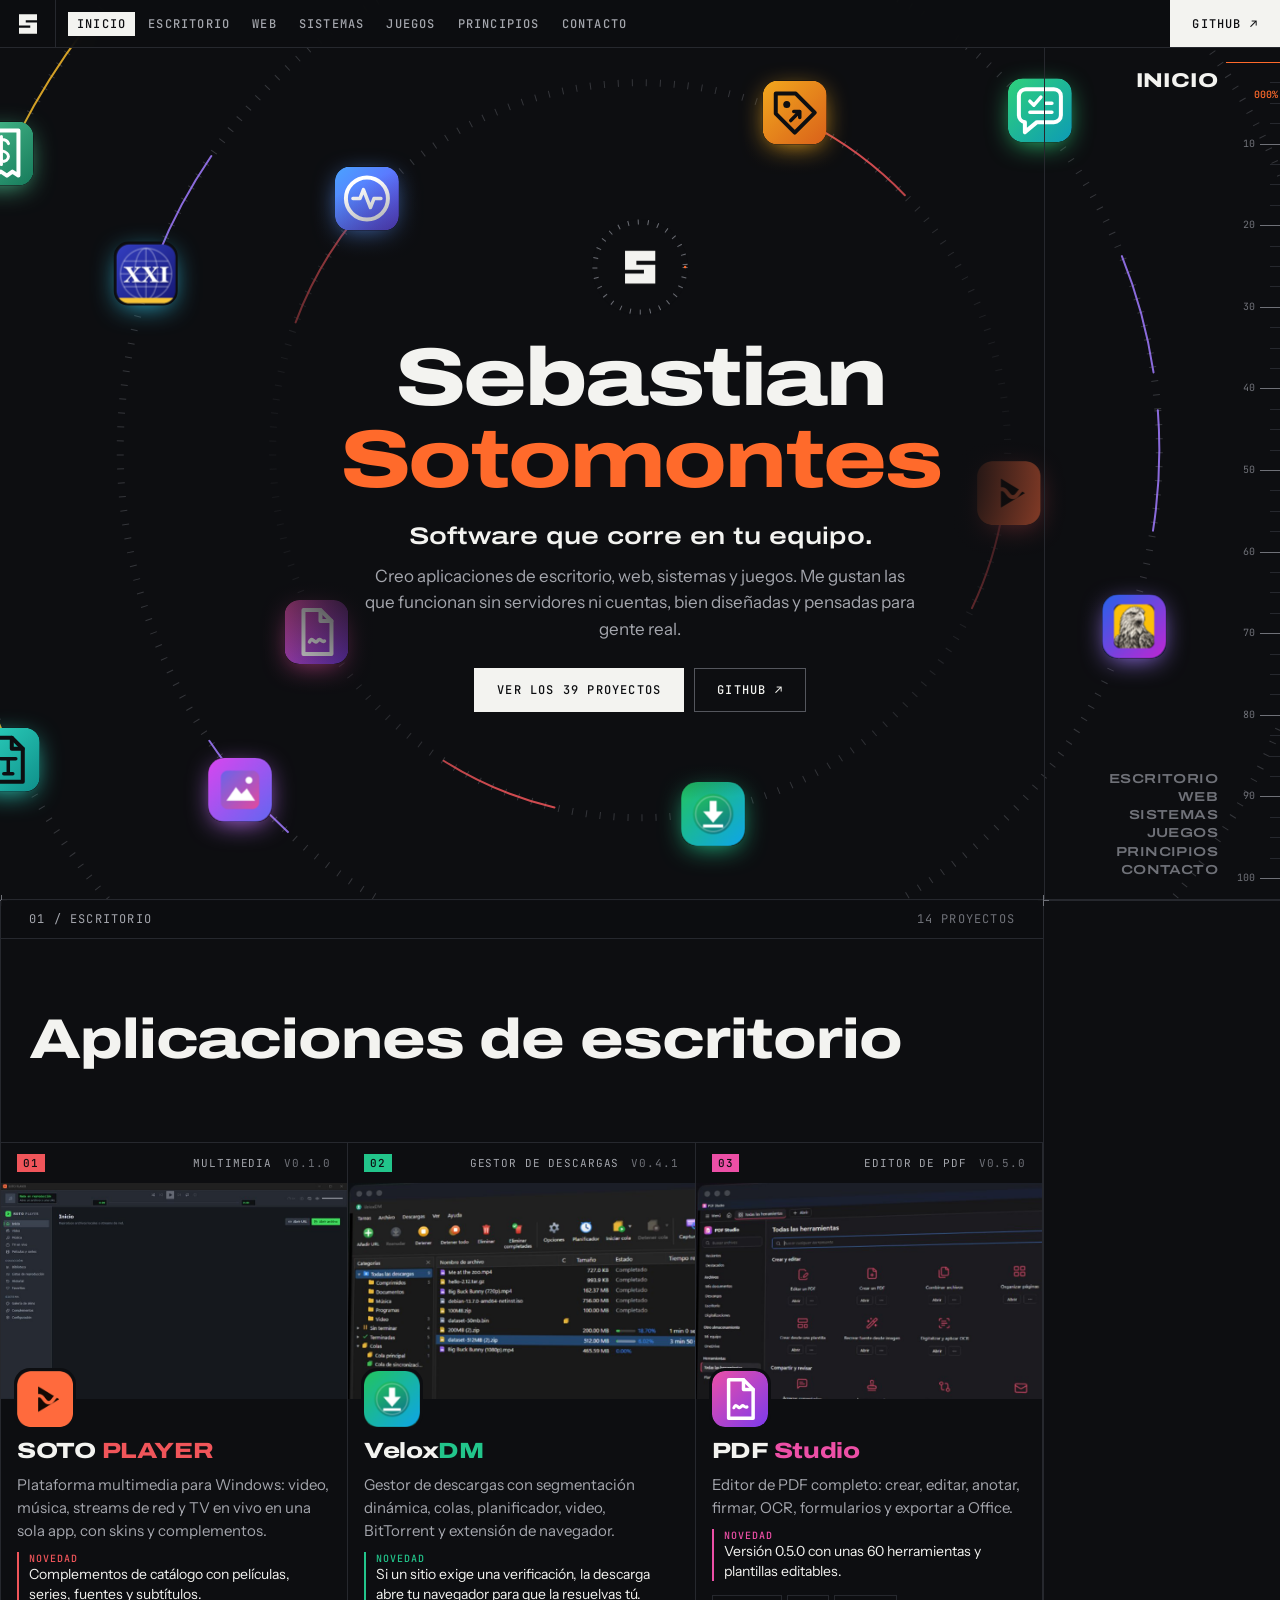
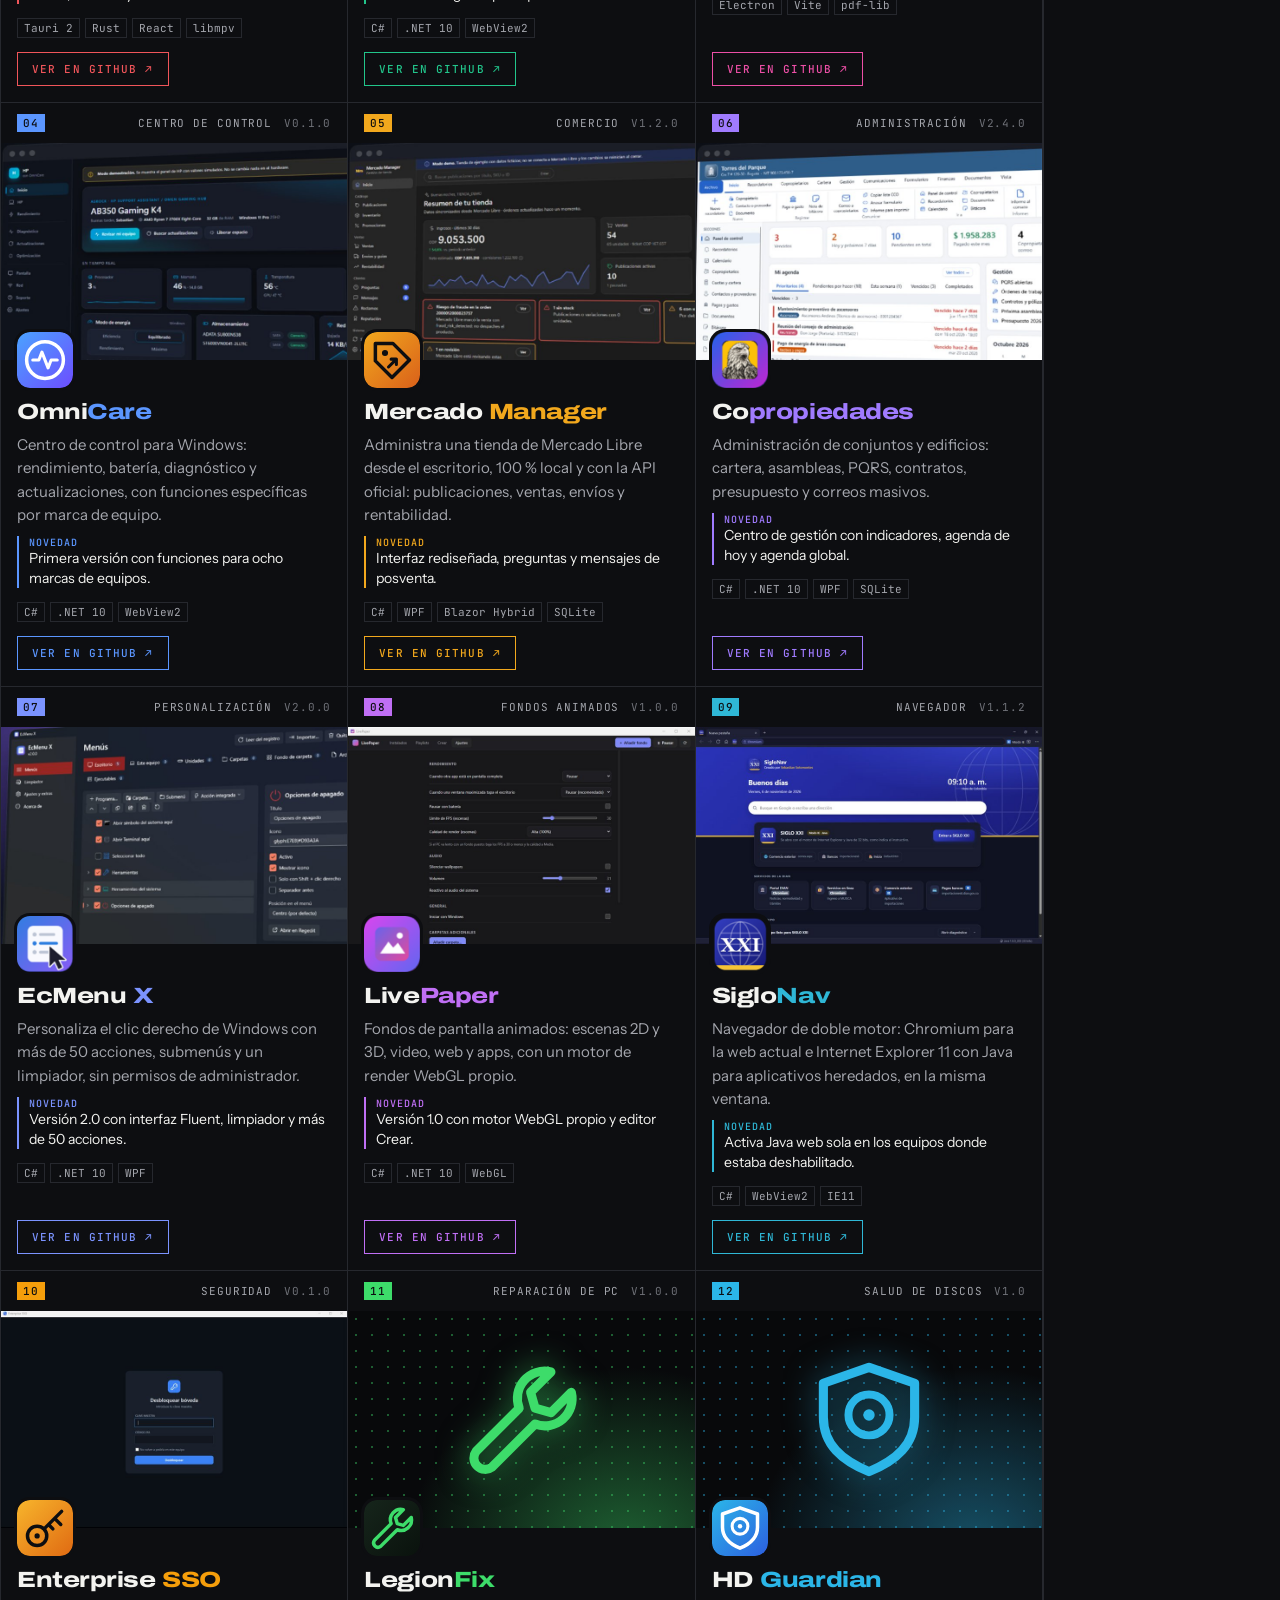
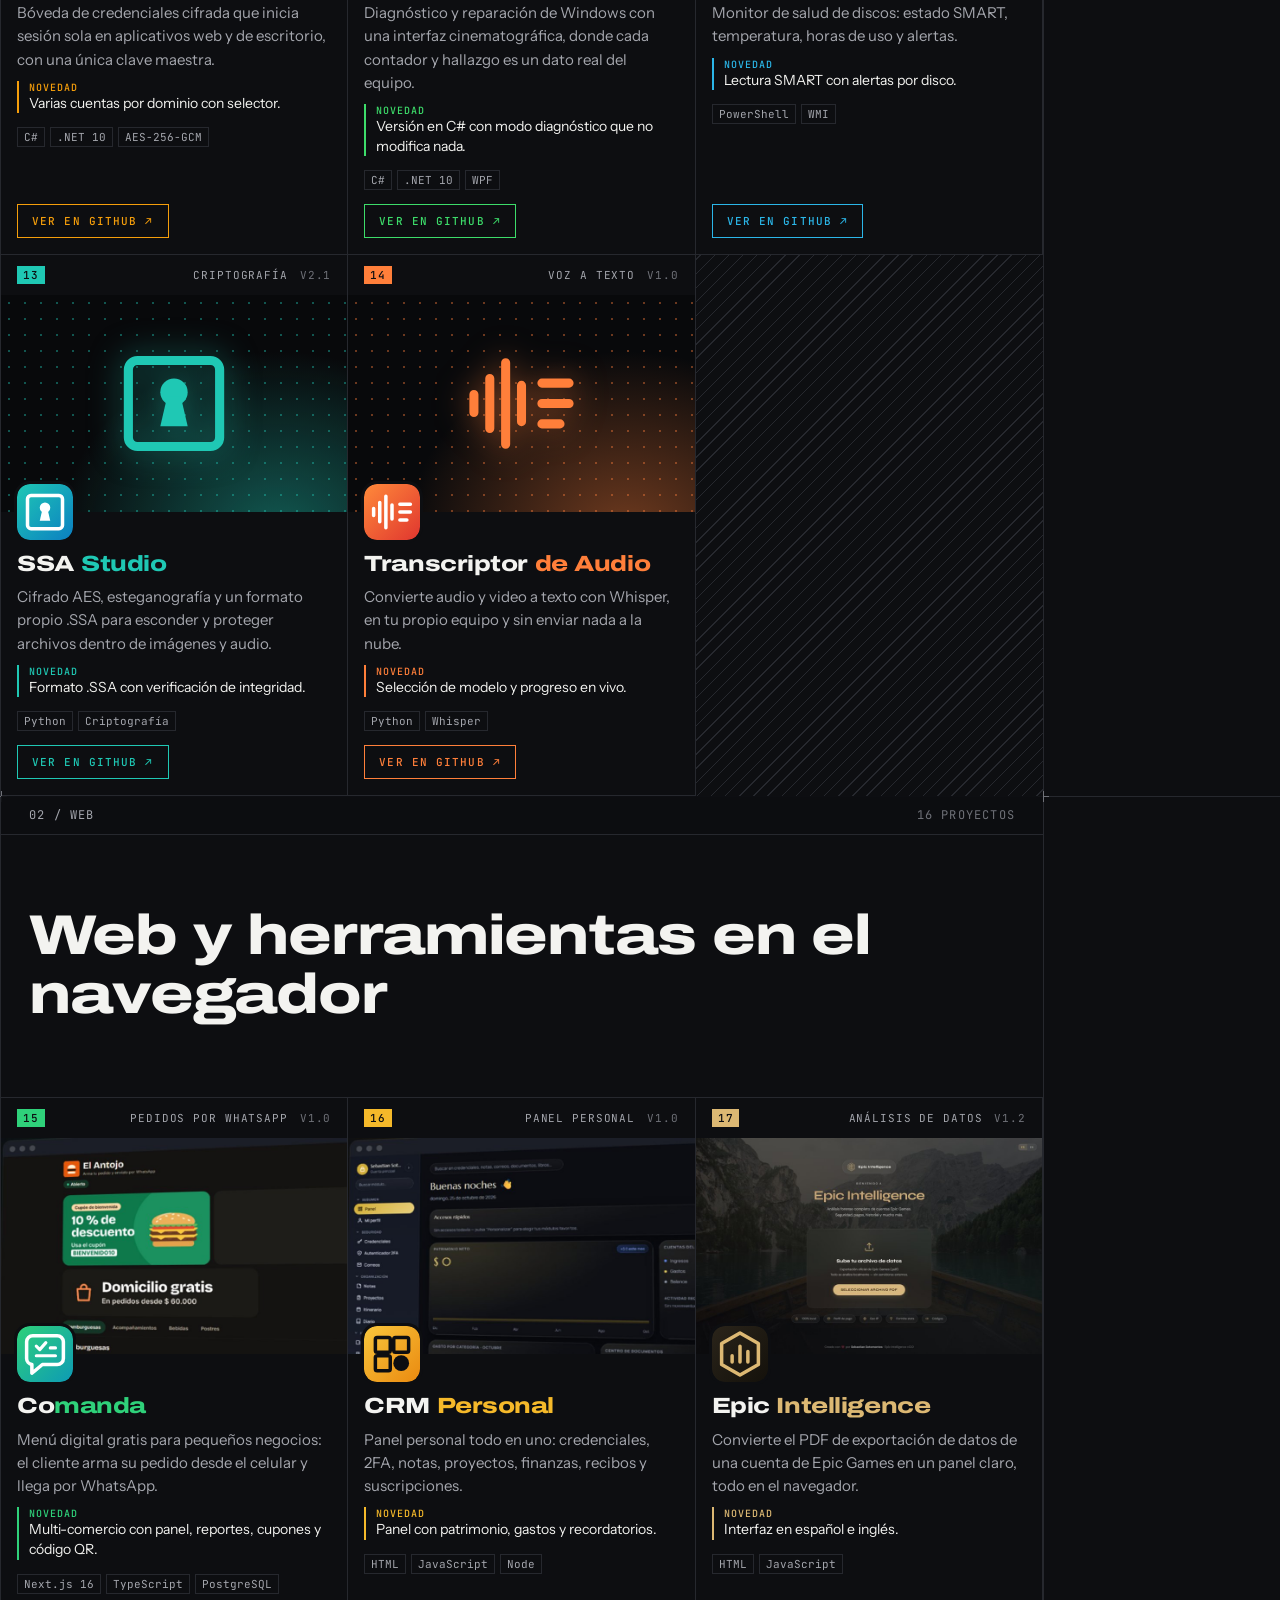
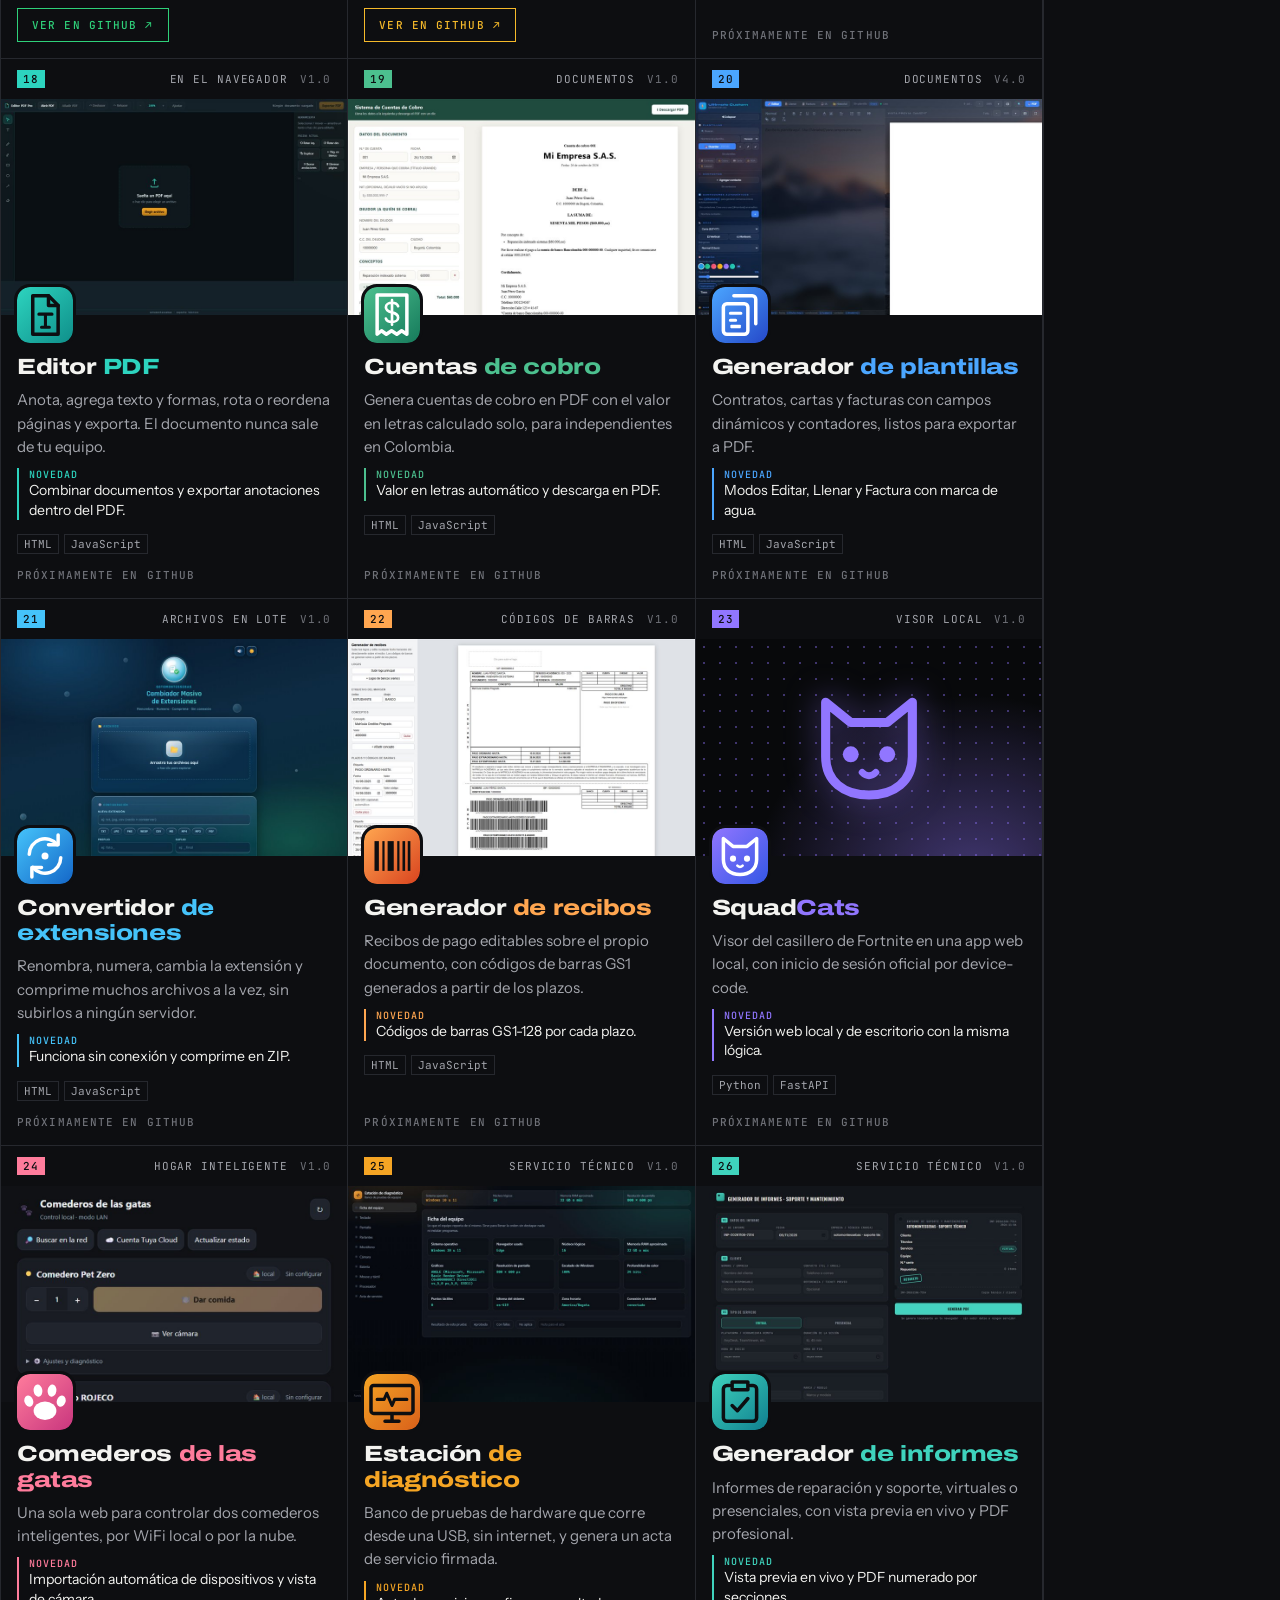
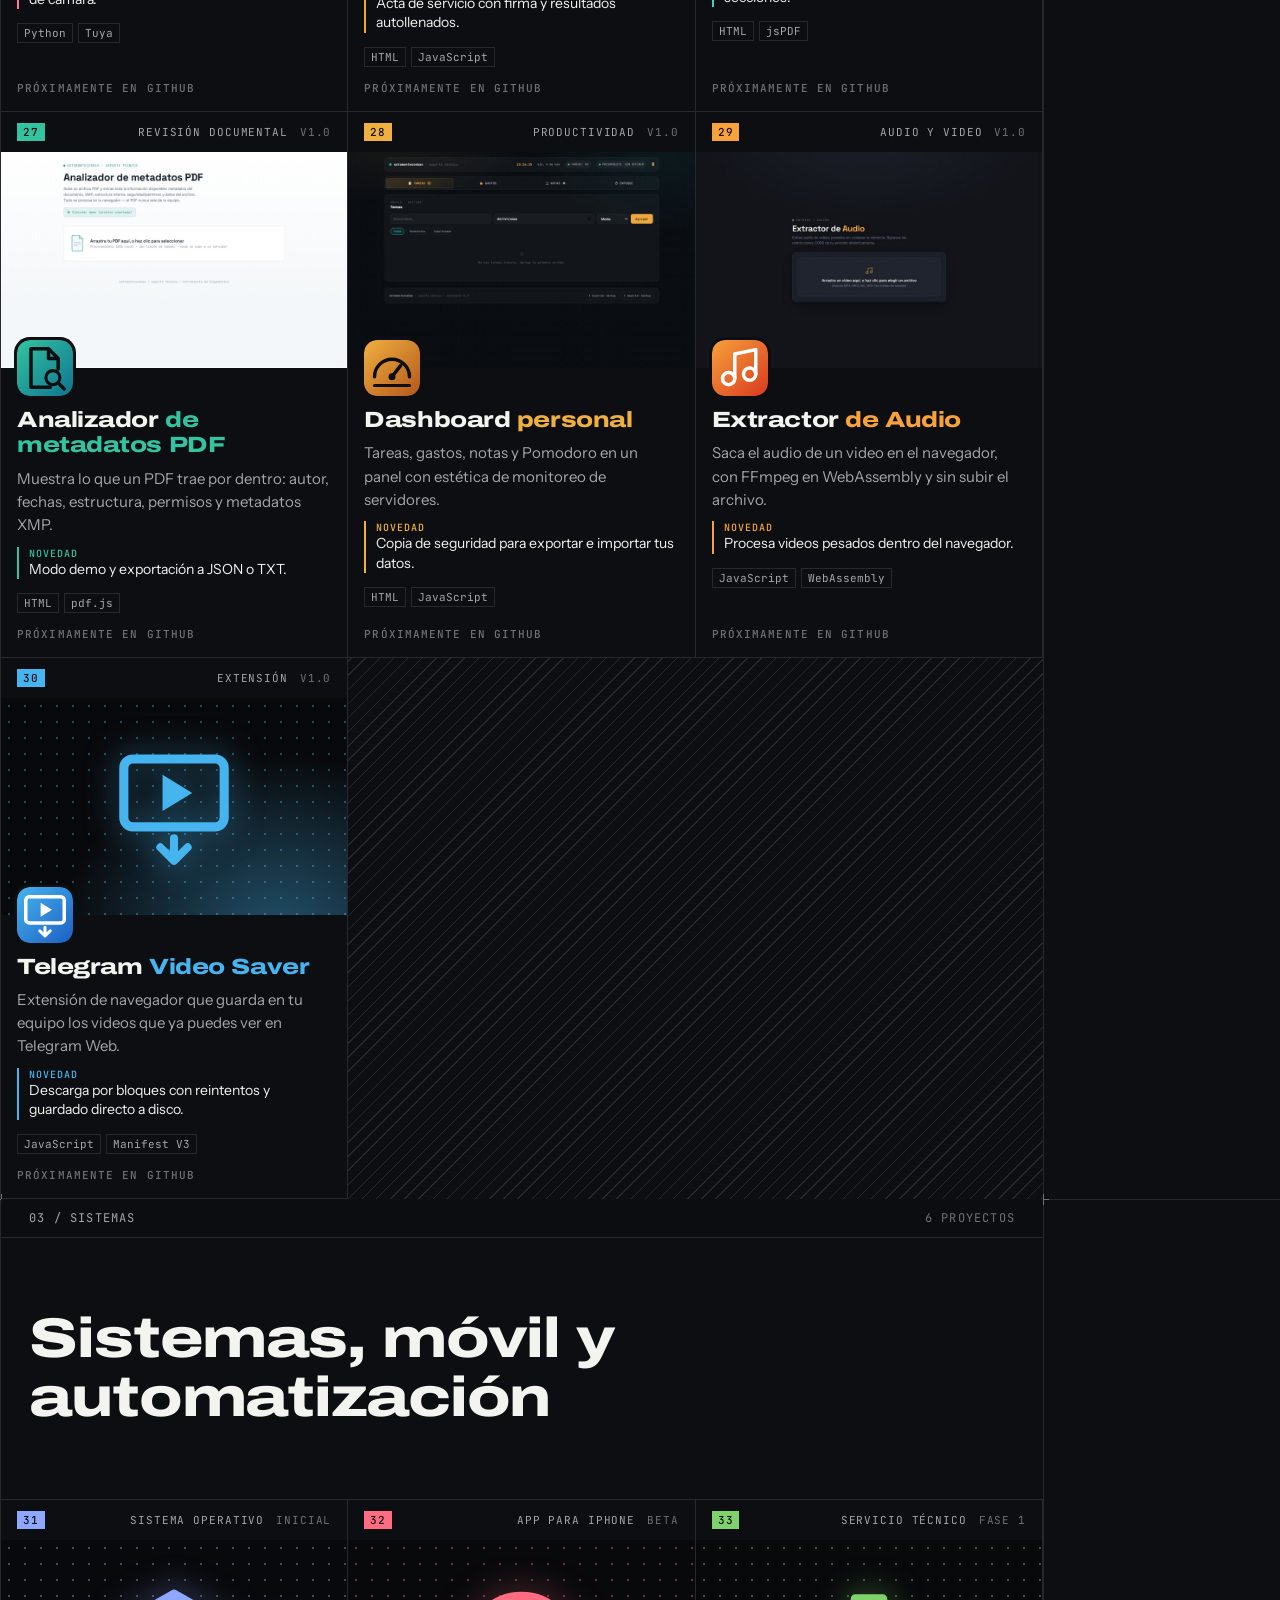
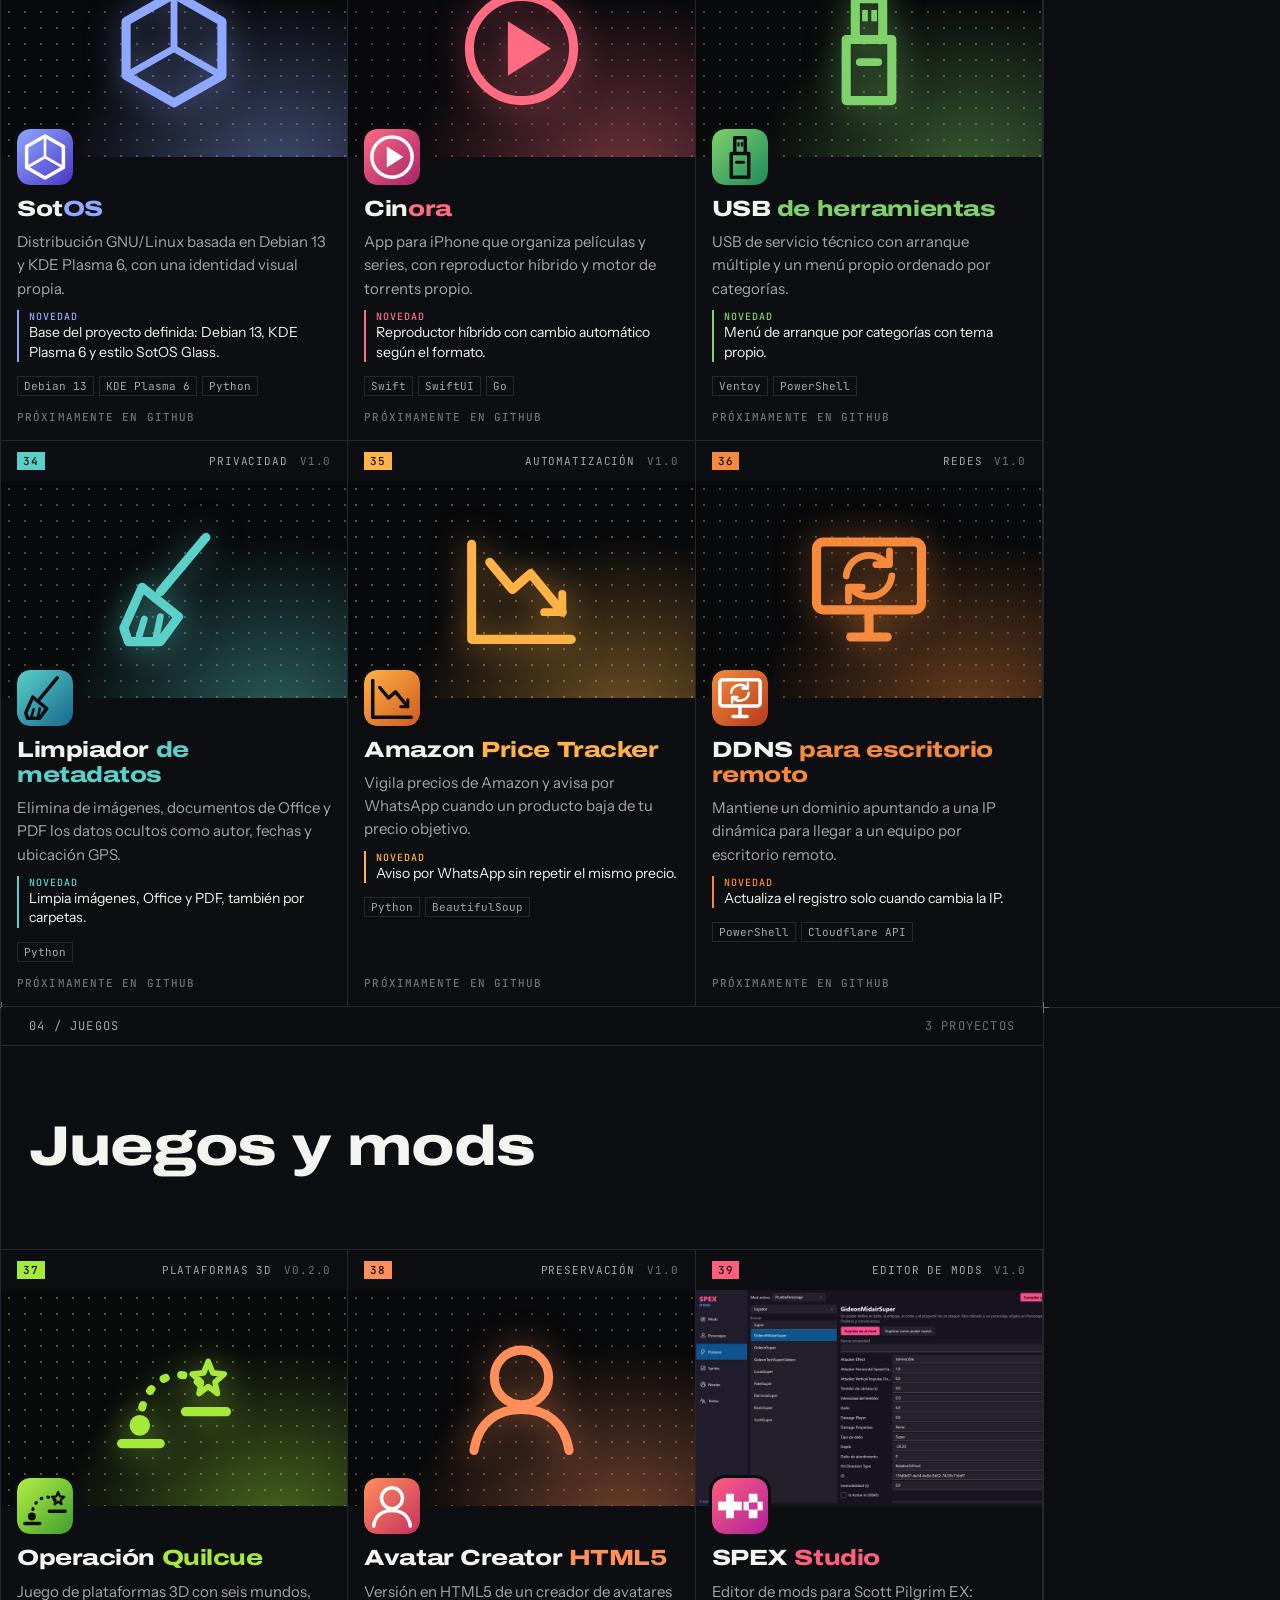
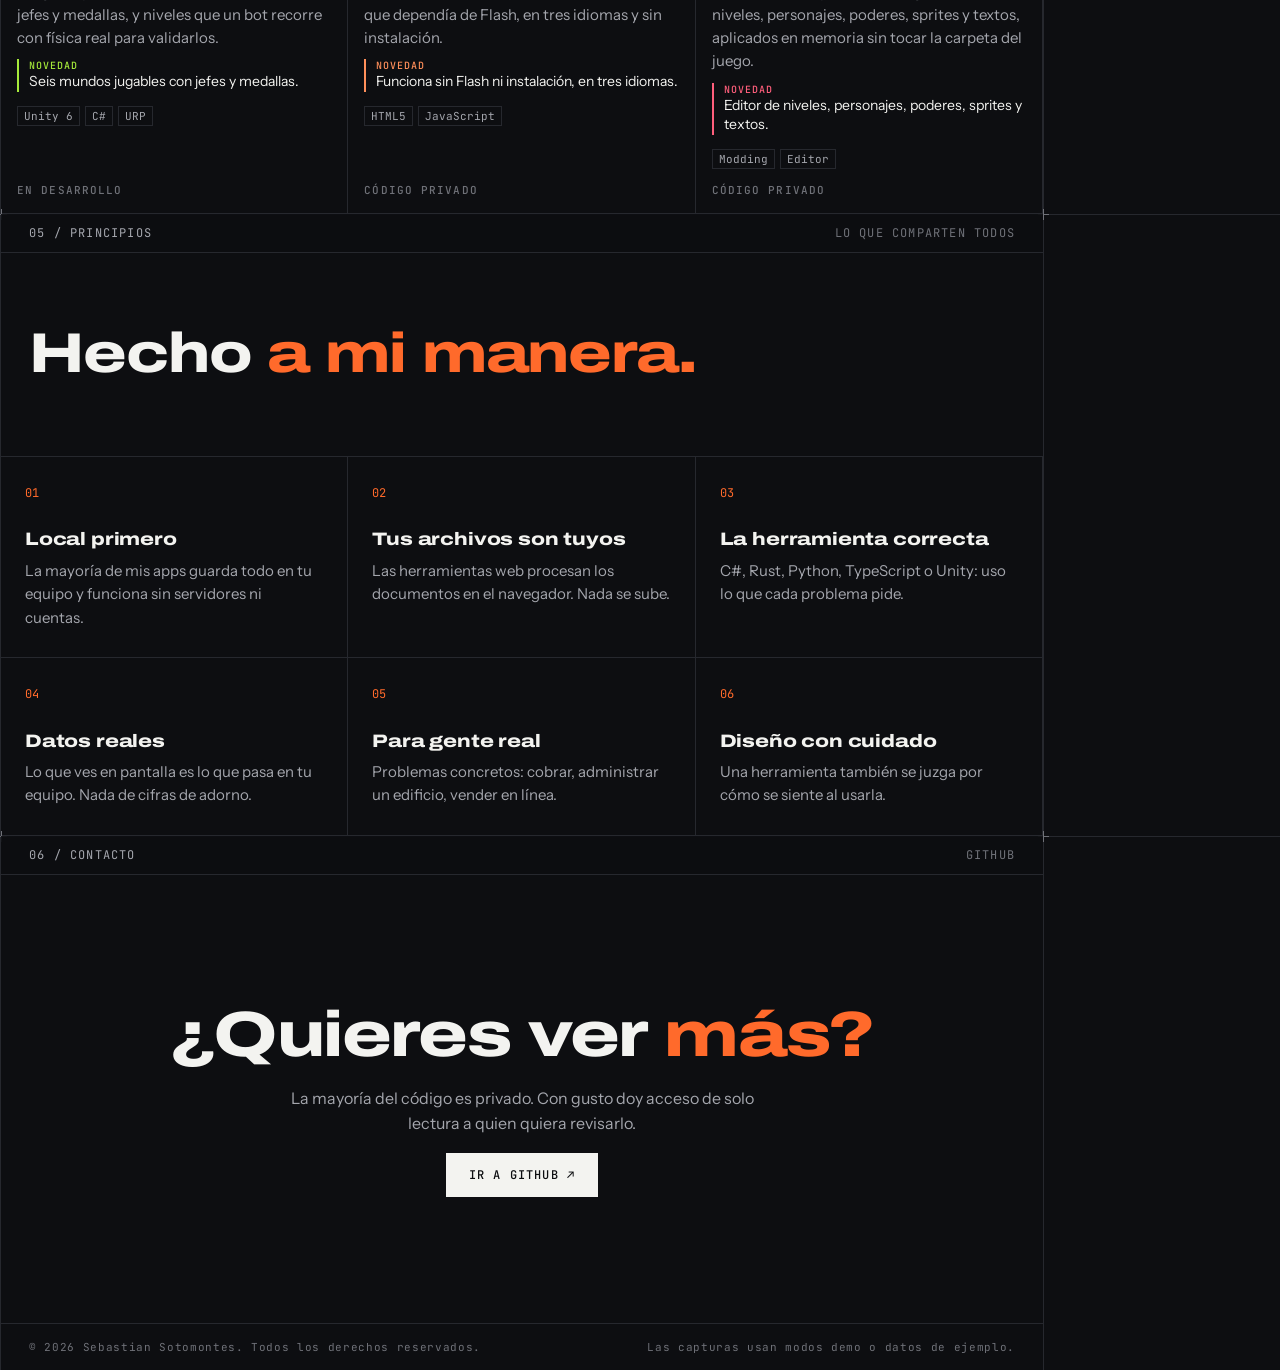
==== commit 631c951b: "Activar botones de GitHub" ====
--- a/index.html
+++ b/index.html
@@ -184,7 +184,7 @@
               <p>Fondos de pantalla animados: escenas 2D y 3D, video, web y apps, con un motor de render WebGL propio.</p>
               <p class="latest"><b>Novedad</b> Versión 1.0 con motor WebGL propio y editor Crear.</p>
               <ul class="tags"><li>C#</li><li>.NET 10</li><li>WebGL</li></ul>
-              <span class="more more-off">Próximamente en GitHub</span>
+              <a class="gh" href="https://github.com/Softsoto/LivePaper" rel="noopener">Ver en GitHub ↗</a>
             </div>
           </article>
           <article class="cell rv" id="siglonav" style="--c:#2fb7d6">
@@ -232,7 +232,7 @@
               <p>Monitor de salud de discos: estado SMART, temperatura, horas de uso y alertas.</p>
               <p class="latest"><b>Novedad</b> Lectura SMART con alertas por disco.</p>
               <ul class="tags"><li>PowerShell</li><li>WMI</li></ul>
-              <span class="more more-off">Próximamente en GitHub</span>
+              <a class="gh" href="https://github.com/Softsoto/HDGuardian" rel="noopener">Ver en GitHub ↗</a>
             </div>
           </article>
           <article class="cell rv" id="ssa-studio" style="--c:#1fc8b4">
@@ -244,7 +244,7 @@
               <p>Cifrado AES, esteganografía y un formato propio .SSA para esconder y proteger archivos dentro de imágenes y audio.</p>
               <p class="latest"><b>Novedad</b> Formato .SSA con verificación de integridad.</p>
               <ul class="tags"><li>Python</li><li>Criptografía</li></ul>
-              <span class="more more-off">Próximamente en GitHub</span>
+              <a class="gh" href="https://github.com/Softsoto/SSA-Studio" rel="noopener">Ver en GitHub ↗</a>
             </div>
           </article>
           <article class="cell rv" id="transcriptor-de-audio" style="--c:#ff7f3a">
@@ -256,7 +256,7 @@
               <p>Convierte audio y video a texto con Whisper, en tu propio equipo y sin enviar nada a la nube.</p>
               <p class="latest"><b>Novedad</b> Selección de modelo y progreso en vivo.</p>
               <ul class="tags"><li>Python</li><li>Whisper</li></ul>
-              <span class="more more-off">Próximamente en GitHub</span>
+              <a class="gh" href="https://github.com/Softsoto/Transcriptor-Audio" rel="noopener">Ver en GitHub ↗</a>
             </div>
           </article>
         </div>
@@ -286,7 +286,7 @@
               <p>Panel personal todo en uno: credenciales, 2FA, notas, proyectos, finanzas, recibos y suscripciones.</p>
               <p class="latest"><b>Novedad</b> Panel con patrimonio, gastos y recordatorios.</p>
               <ul class="tags"><li>HTML</li><li>JavaScript</li><li>Node</li></ul>
-              <span class="more more-off">Próximamente en GitHub</span>
+              <a class="gh" href="https://github.com/Softsoto/CRM-Personal" rel="noopener">Ver en GitHub ↗</a>
             </div>
           </article>
           <article class="cell rv" id="epic-intelligence" style="--c:#dcb873">
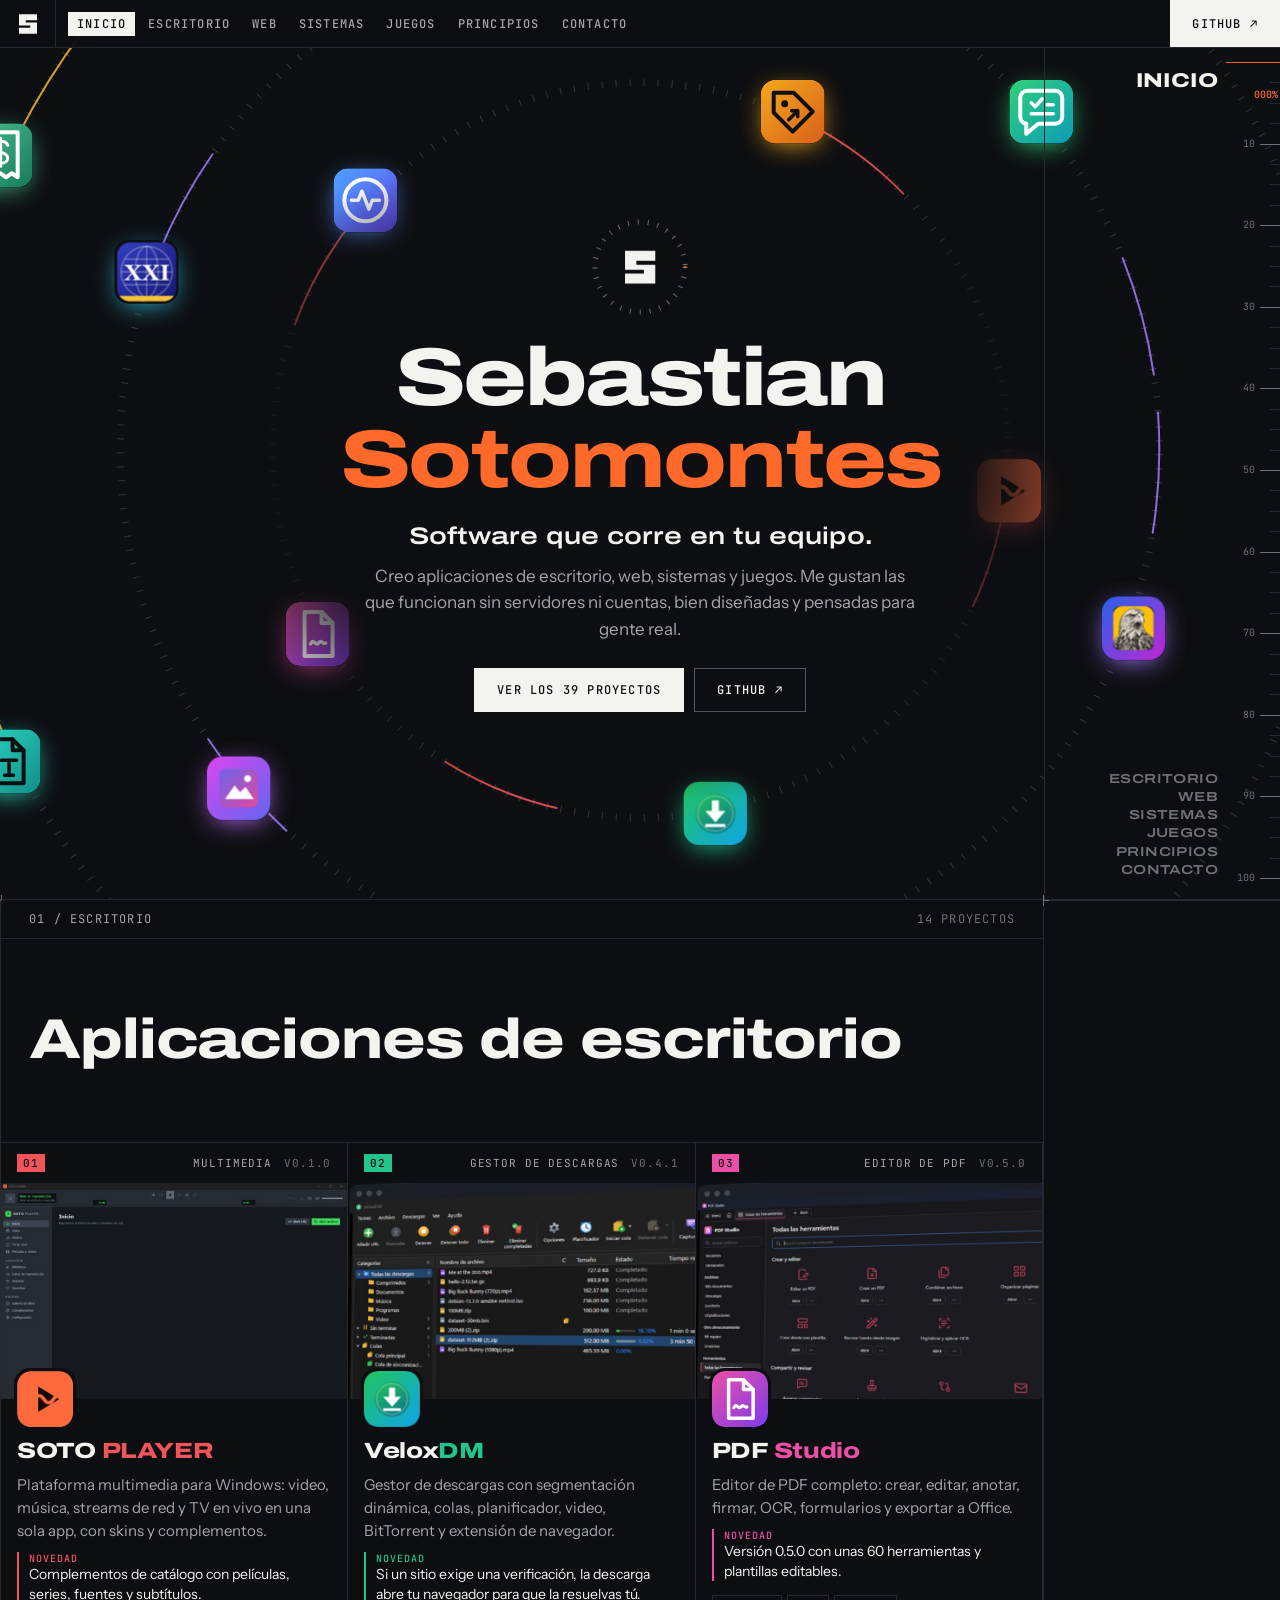
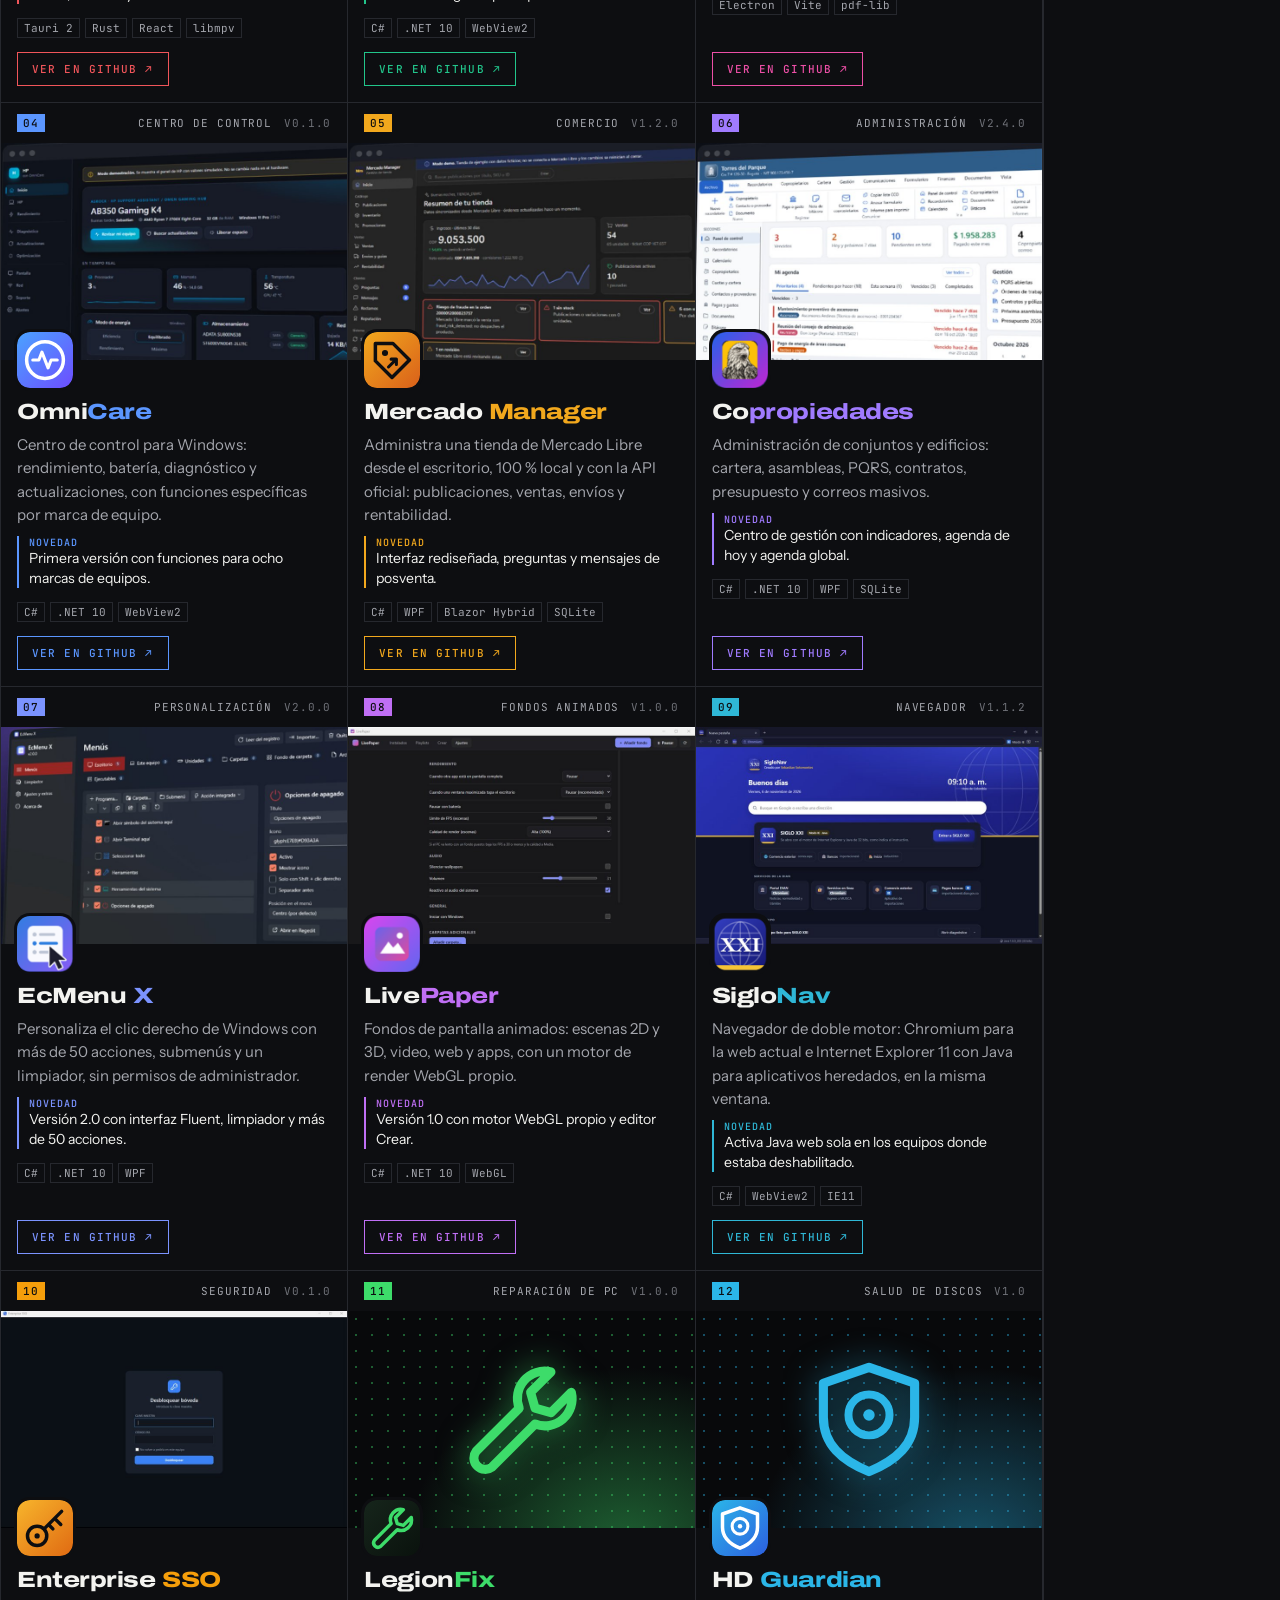
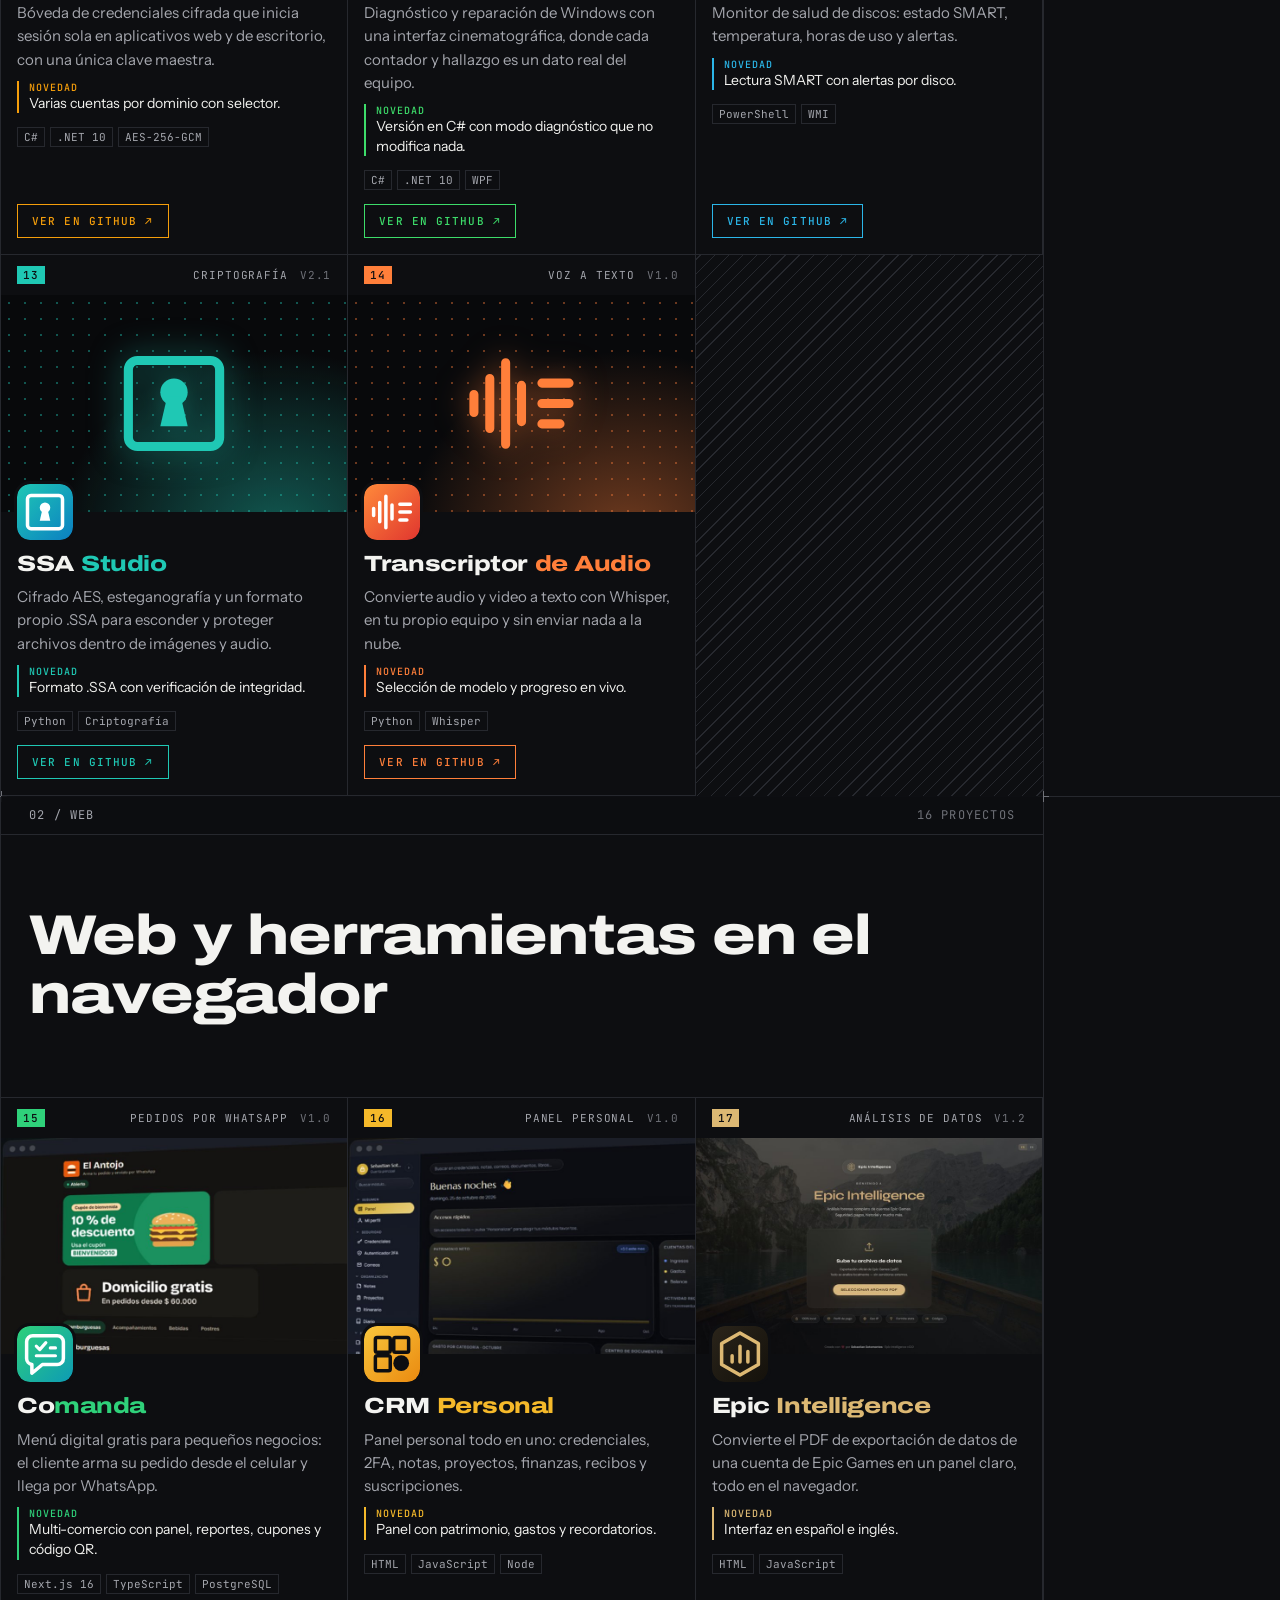
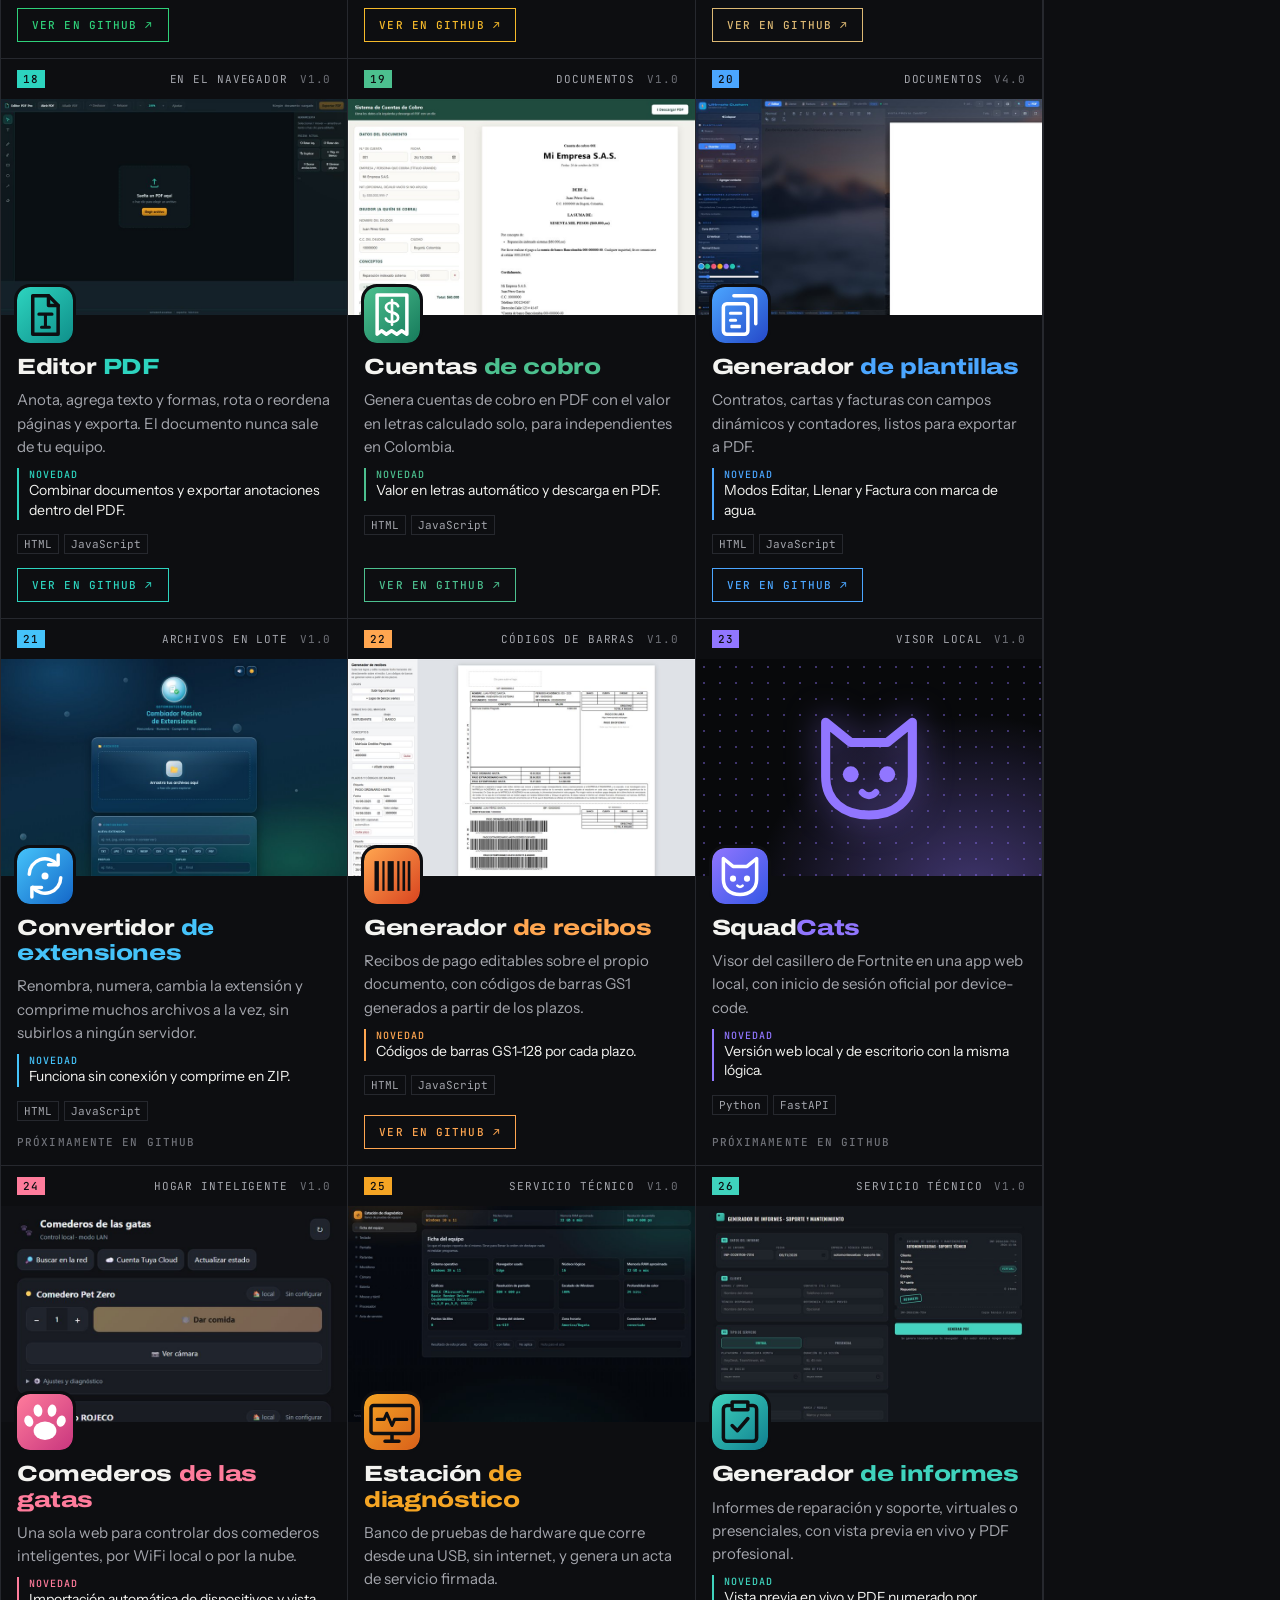
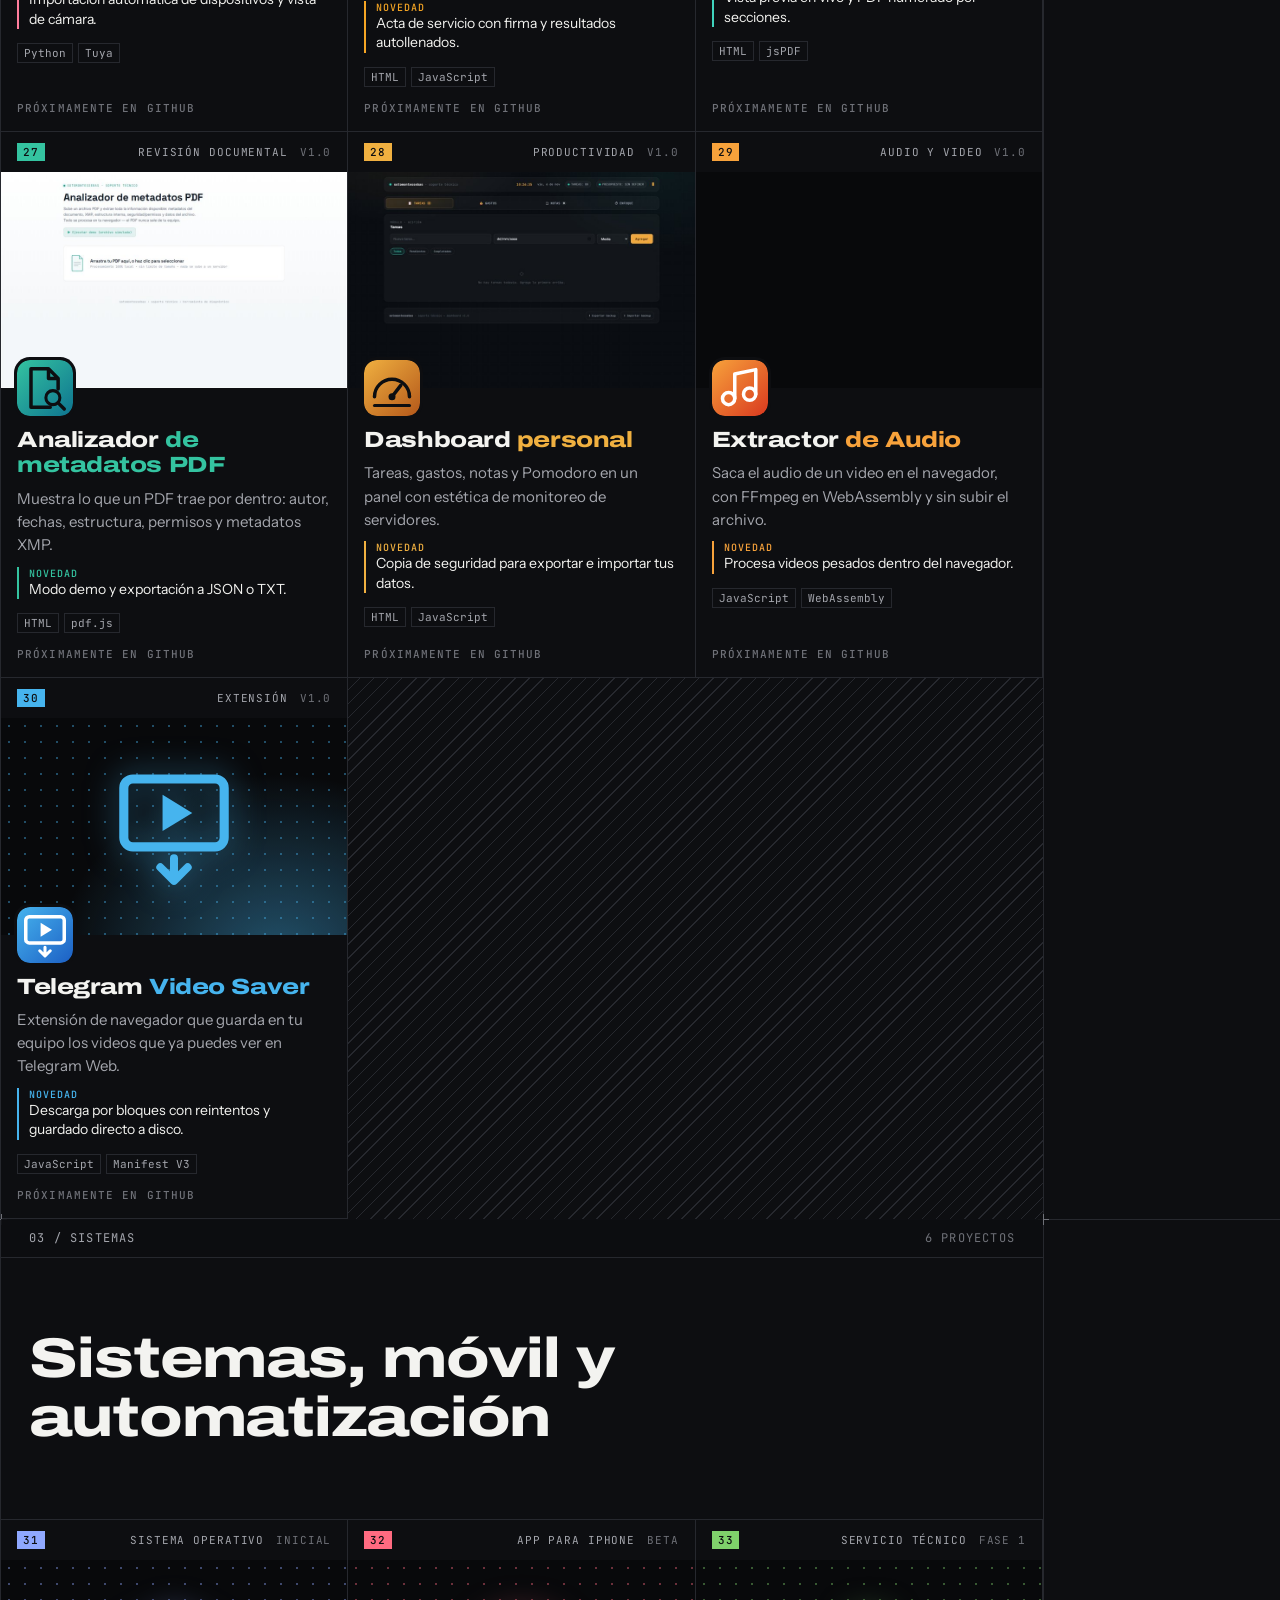
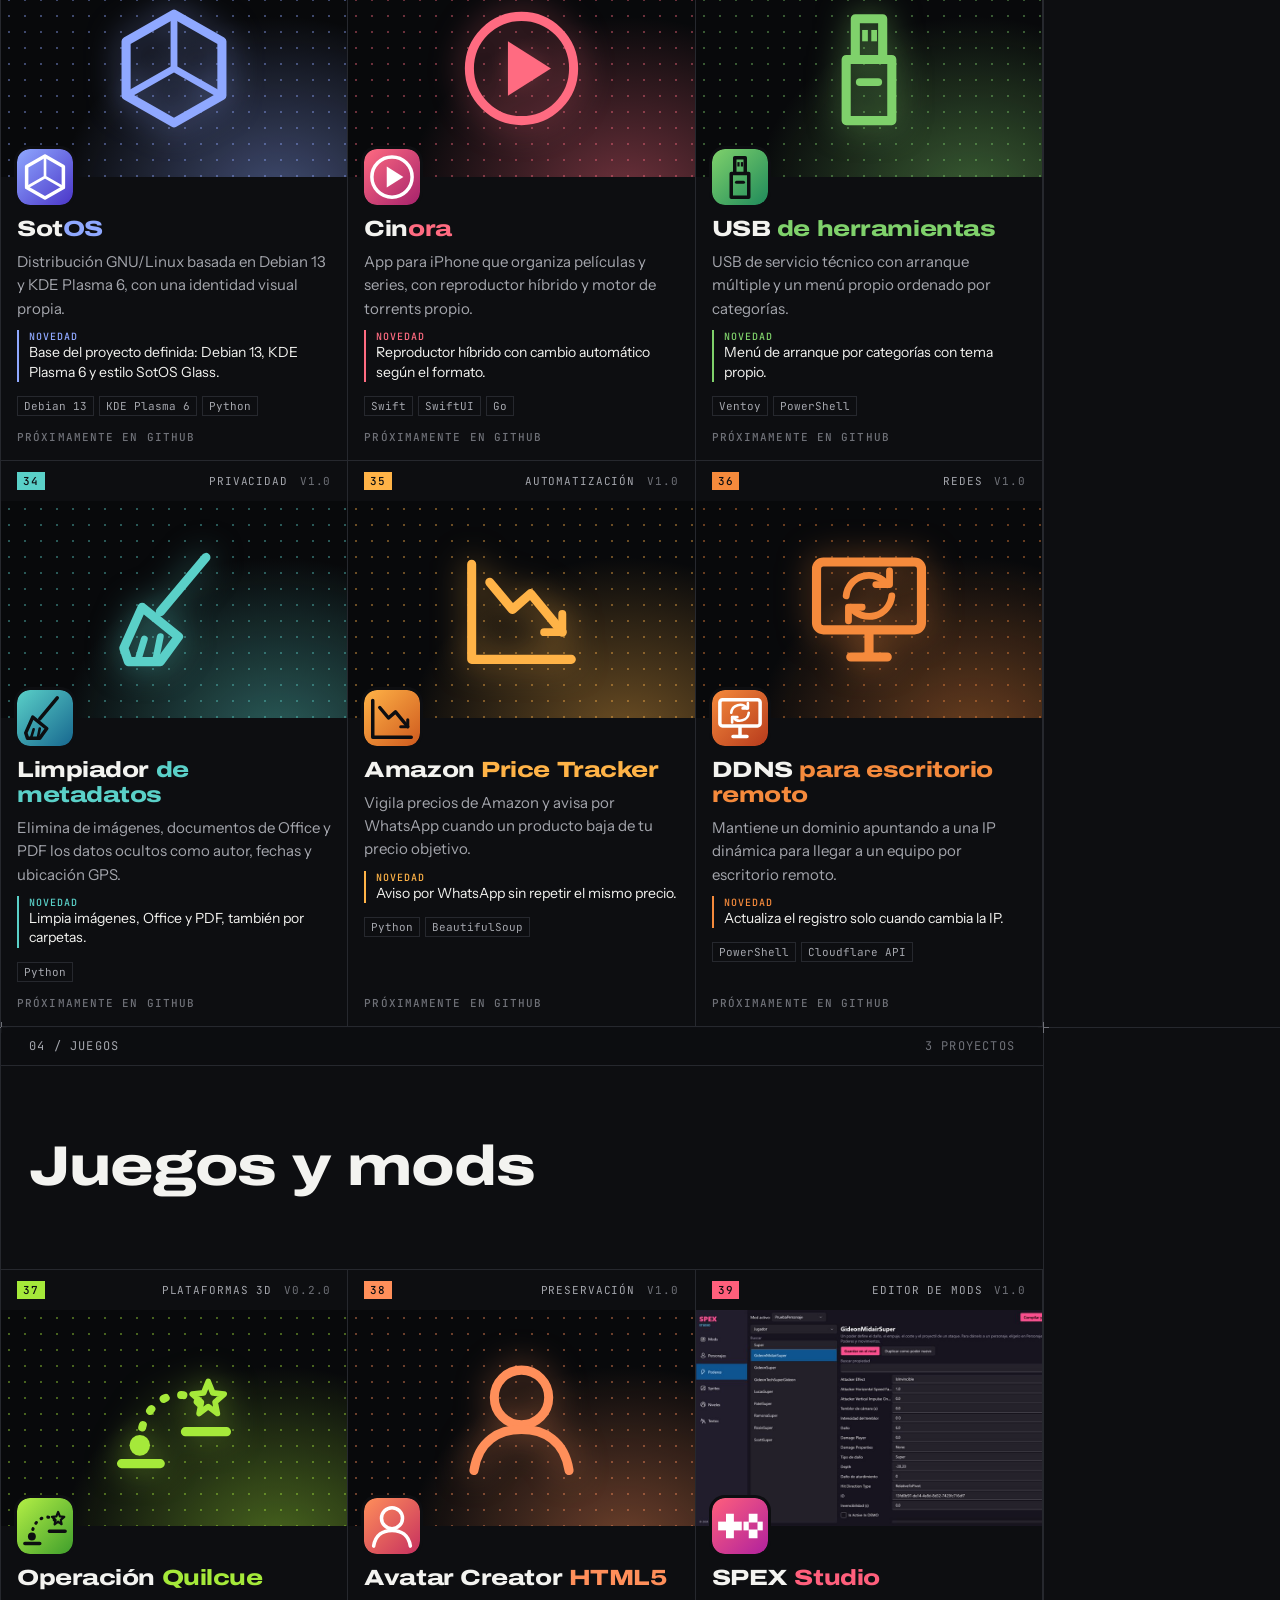
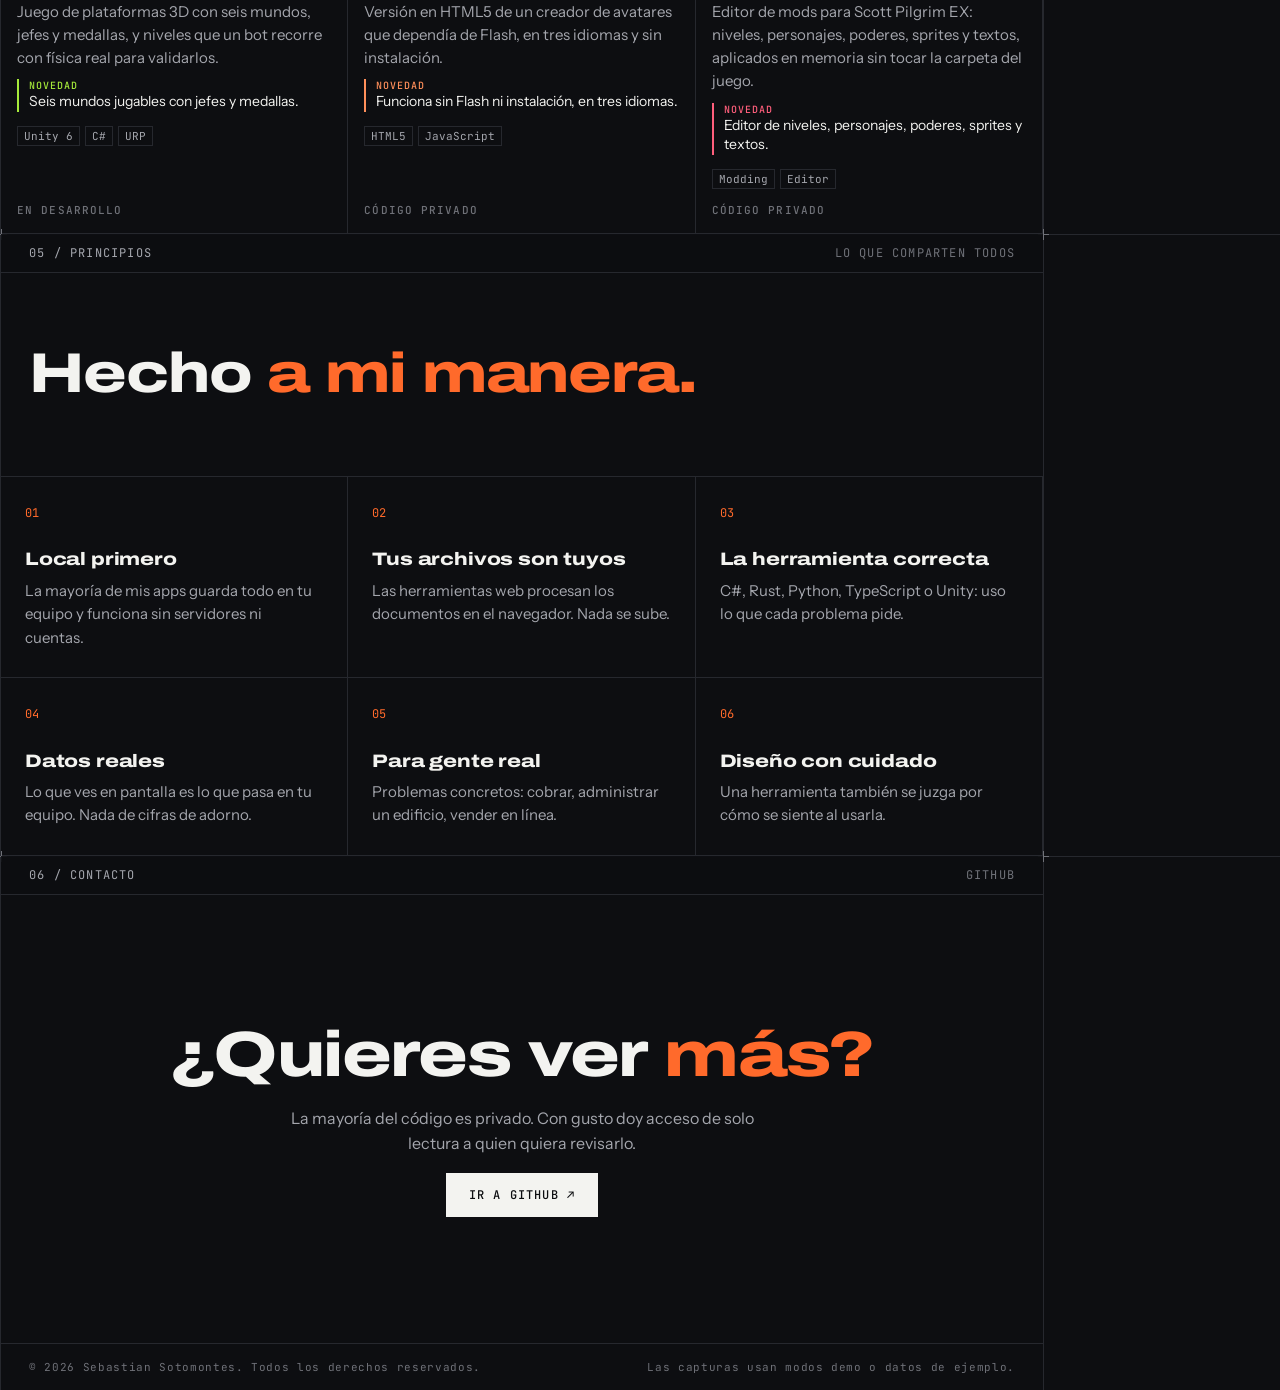
==== commit 7a895a9f: "Activar botones de GitHub" ====
--- a/index.html
+++ b/index.html
@@ -298,7 +298,7 @@
               <p>Convierte el PDF de exportación de datos de una cuenta de Epic Games en un panel claro, todo en el navegador.</p>
               <p class="latest"><b>Novedad</b> Interfaz en español e inglés.</p>
               <ul class="tags"><li>HTML</li><li>JavaScript</li></ul>
-              <span class="more more-off">Próximamente en GitHub</span>
+              <a class="gh" href="https://github.com/Softsoto/epic-intelligence" rel="noopener">Ver en GitHub ↗</a>
             </div>
           </article>
           <article class="cell rv" id="editor-pdf" style="--c:#2dd4bf">
@@ -310,7 +310,7 @@
               <p>Anota, agrega texto y formas, rota o reordena páginas y exporta. El documento nunca sale de tu equipo.</p>
               <p class="latest"><b>Novedad</b> Combinar documentos y exportar anotaciones dentro del PDF.</p>
               <ul class="tags"><li>HTML</li><li>JavaScript</li></ul>
-              <span class="more more-off">Próximamente en GitHub</span>
+              <a class="gh" href="https://github.com/Softsoto/editor-pdf" rel="noopener">Ver en GitHub ↗</a>
             </div>
           </article>
           <article class="cell rv" id="cuentas-de-cobro" style="--c:#4cc08f">
@@ -322,7 +322,7 @@
               <p>Genera cuentas de cobro en PDF con el valor en letras calculado solo, para independientes en Colombia.</p>
               <p class="latest"><b>Novedad</b> Valor en letras automático y descarga en PDF.</p>
               <ul class="tags"><li>HTML</li><li>JavaScript</li></ul>
-              <span class="more more-off">Próximamente en GitHub</span>
+              <a class="gh" href="https://github.com/Softsoto/cuentas-de-cobro" rel="noopener">Ver en GitHub ↗</a>
             </div>
           </article>
           <article class="cell rv" id="generador-de-plantillas" style="--c:#4ba6ff">
@@ -334,7 +334,7 @@
               <p>Contratos, cartas y facturas con campos dinámicos y contadores, listos para exportar a PDF.</p>
               <p class="latest"><b>Novedad</b> Modos Editar, Llenar y Factura con marca de agua.</p>
               <ul class="tags"><li>HTML</li><li>JavaScript</li></ul>
-              <span class="more more-off">Próximamente en GitHub</span>
+              <a class="gh" href="https://github.com/Softsoto/generador-plantillas" rel="noopener">Ver en GitHub ↗</a>
             </div>
           </article>
           <article class="cell rv" id="convertidor-de-extensiones" style="--c:#45c3fa">
@@ -358,7 +358,7 @@
               <p>Recibos de pago editables sobre el propio documento, con códigos de barras GS1 generados a partir de los plazos.</p>
               <p class="latest"><b>Novedad</b> Códigos de barras GS1-128 por cada plazo.</p>
               <ul class="tags"><li>HTML</li><li>JavaScript</li></ul>
-              <span class="more more-off">Próximamente en GitHub</span>
+              <a class="gh" href="https://github.com/Softsoto/generador-recibos" rel="noopener">Ver en GitHub ↗</a>
             </div>
           </article>
           <article class="cell rv" id="squadcats" style="--c:#9176ff">
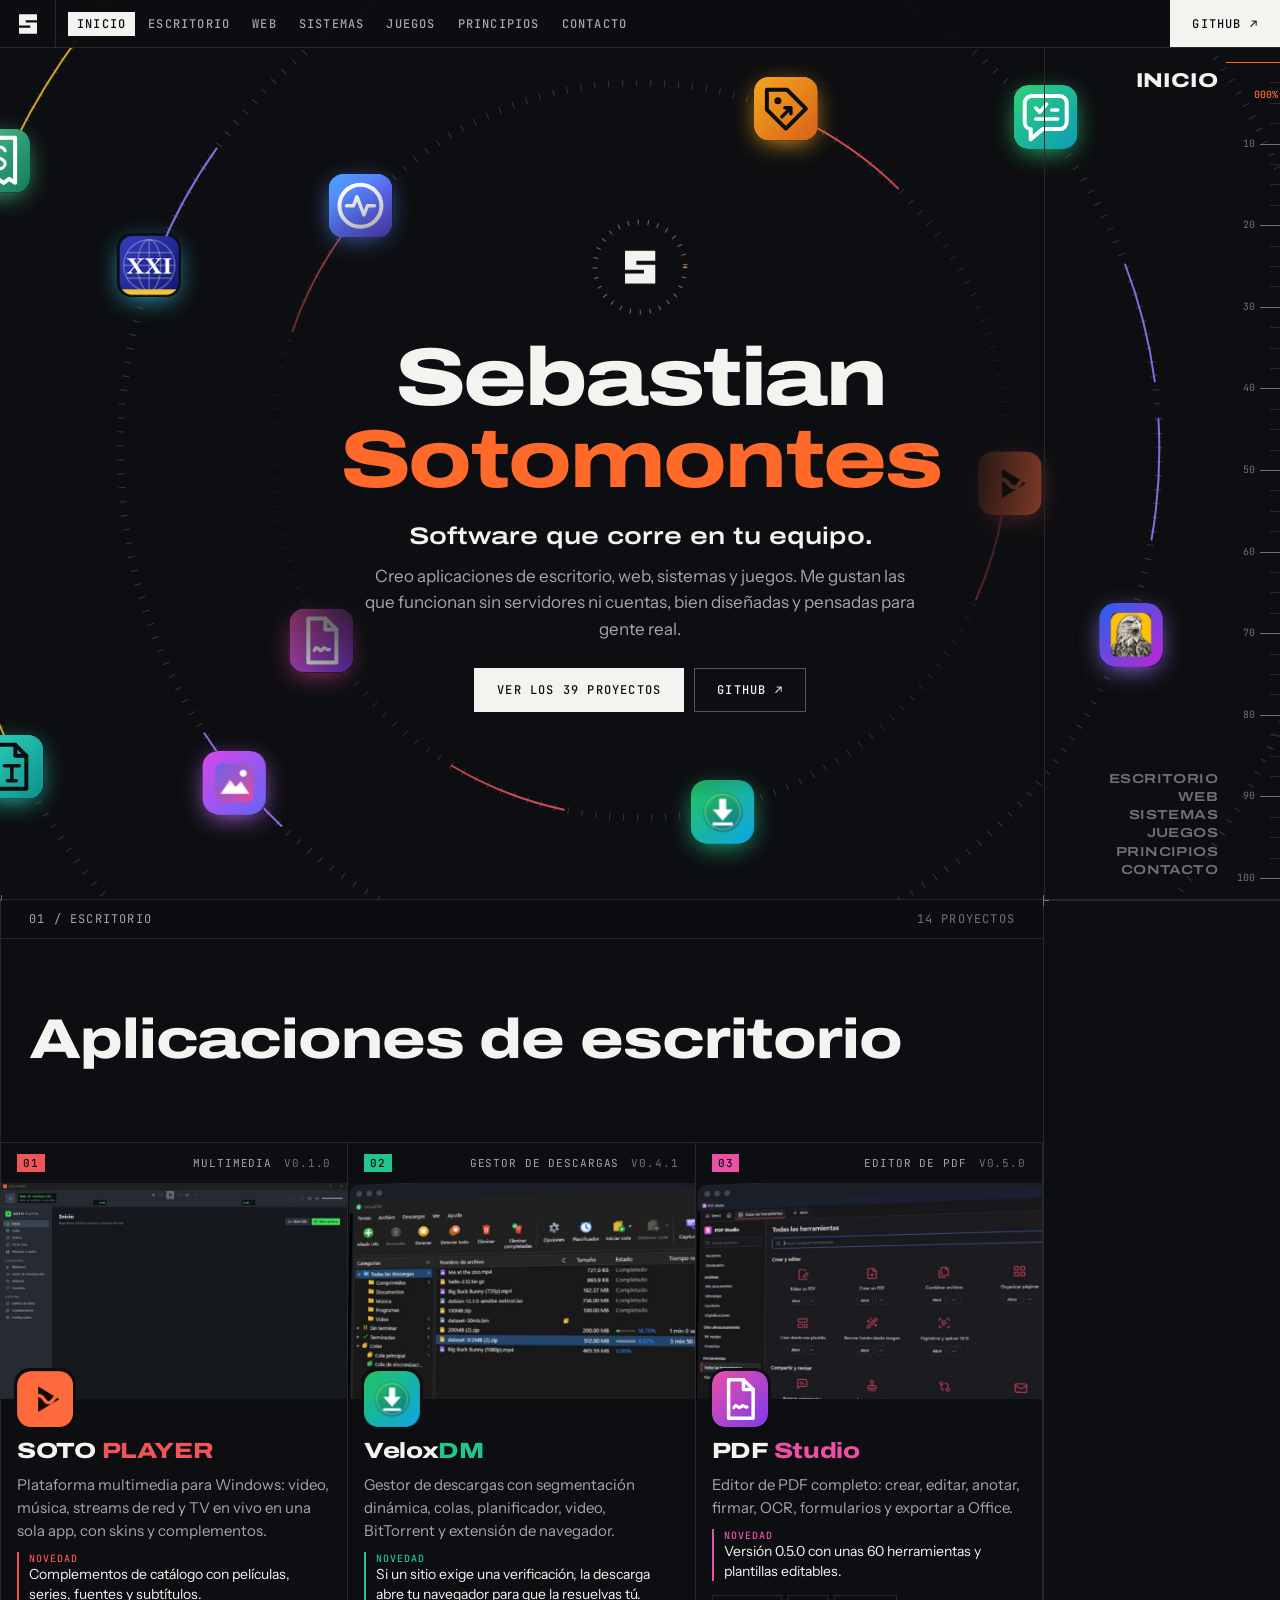
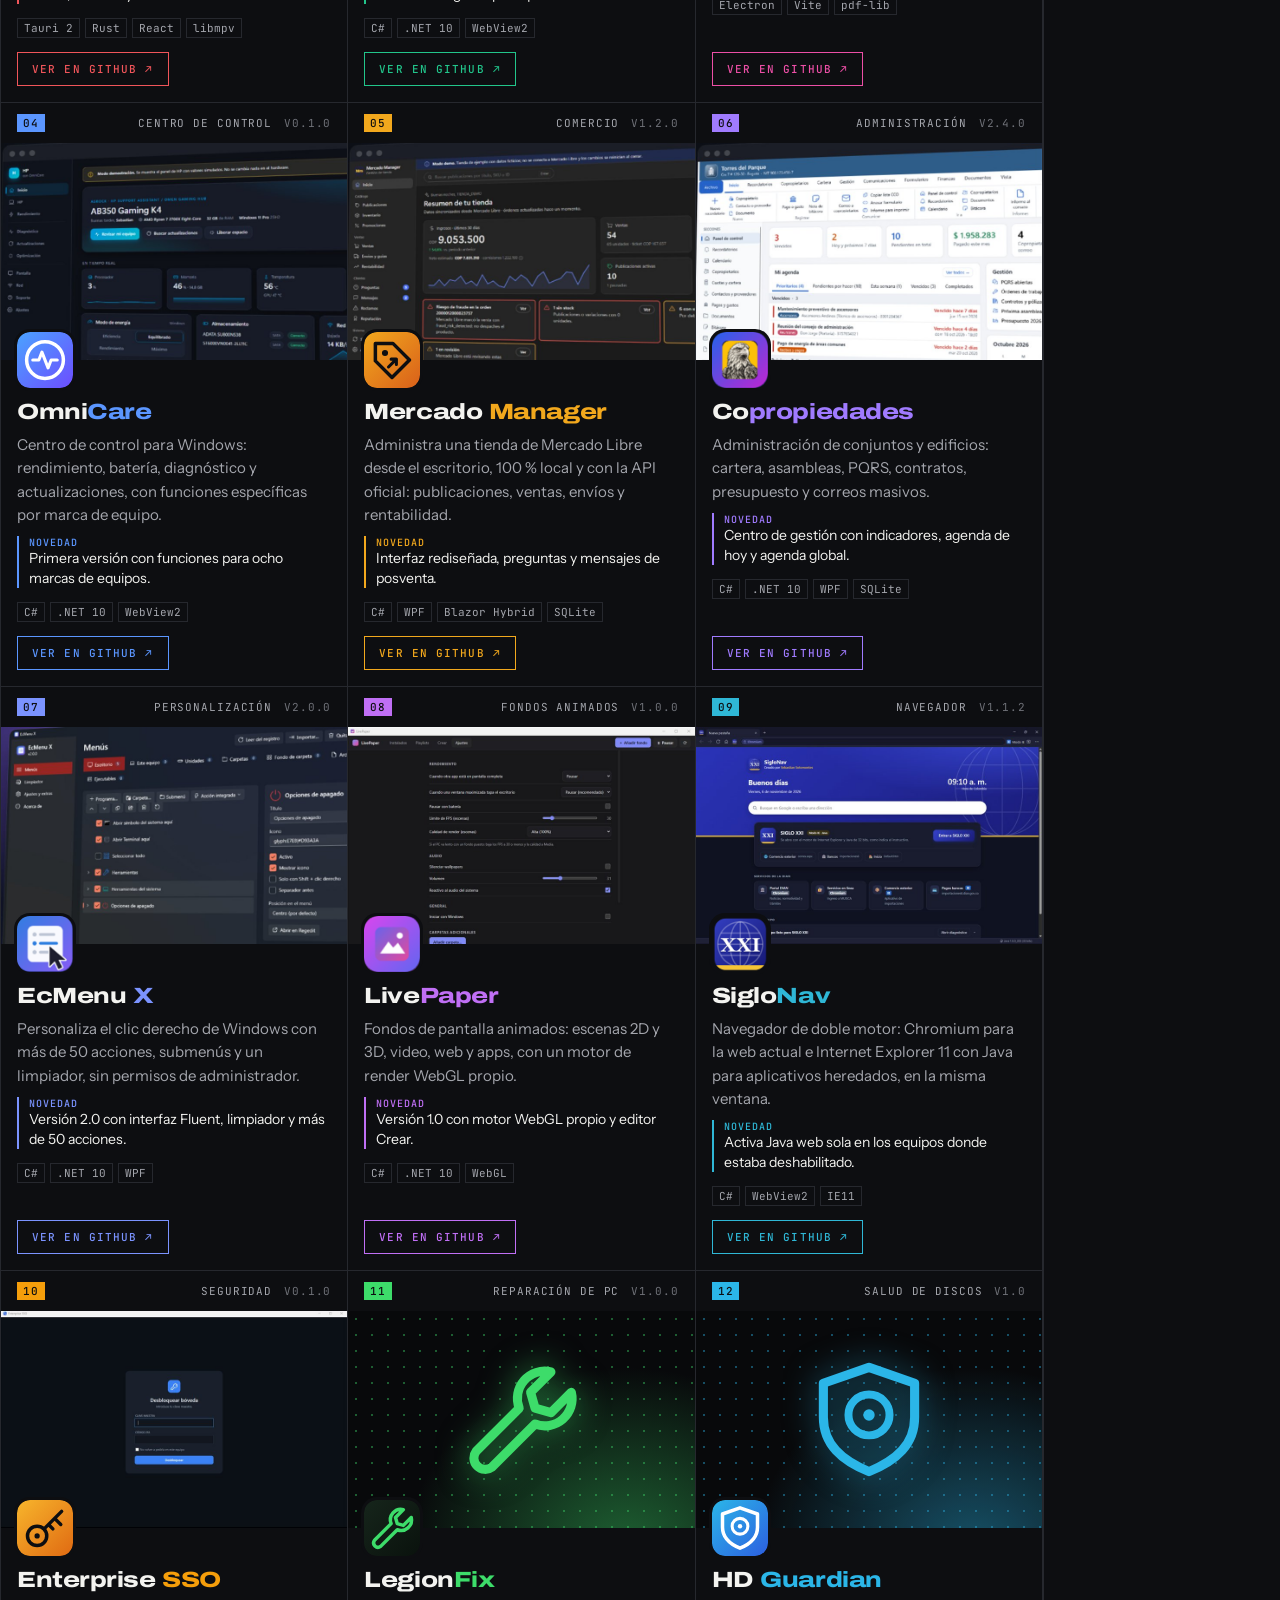
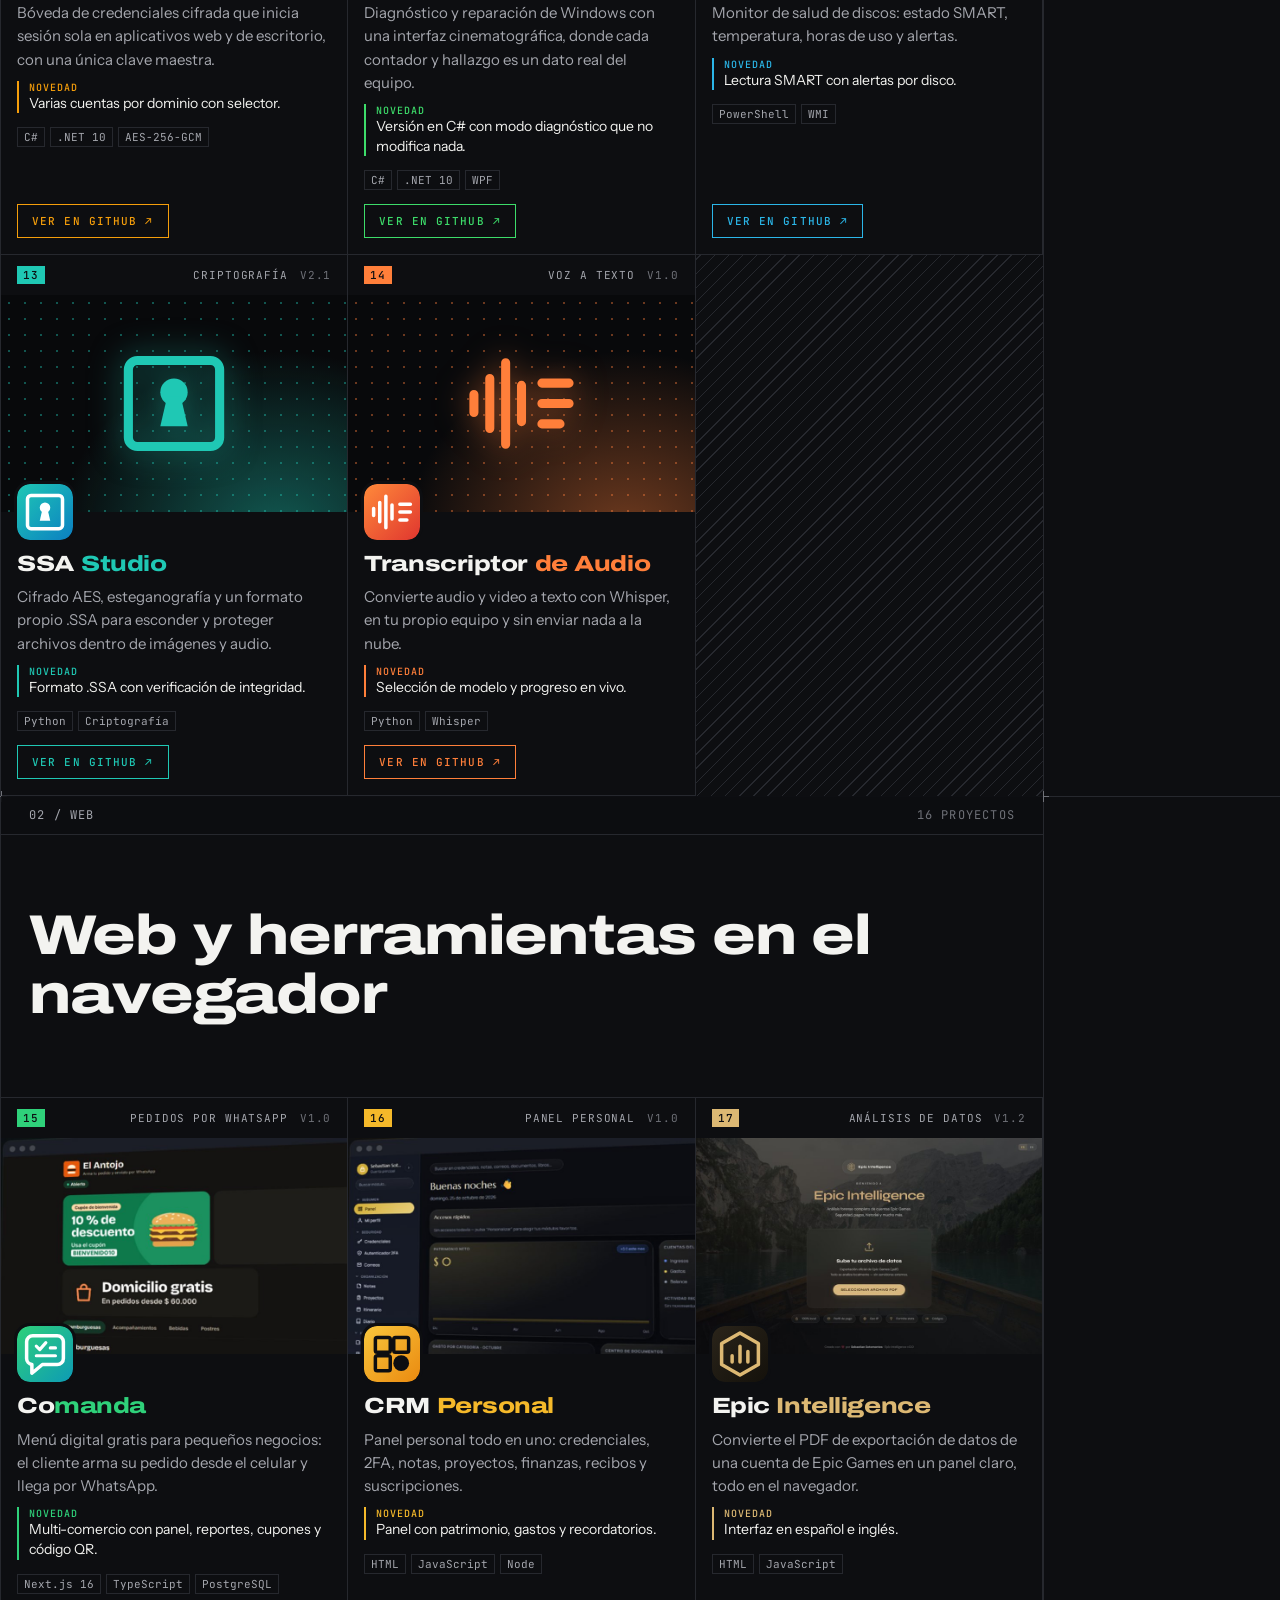
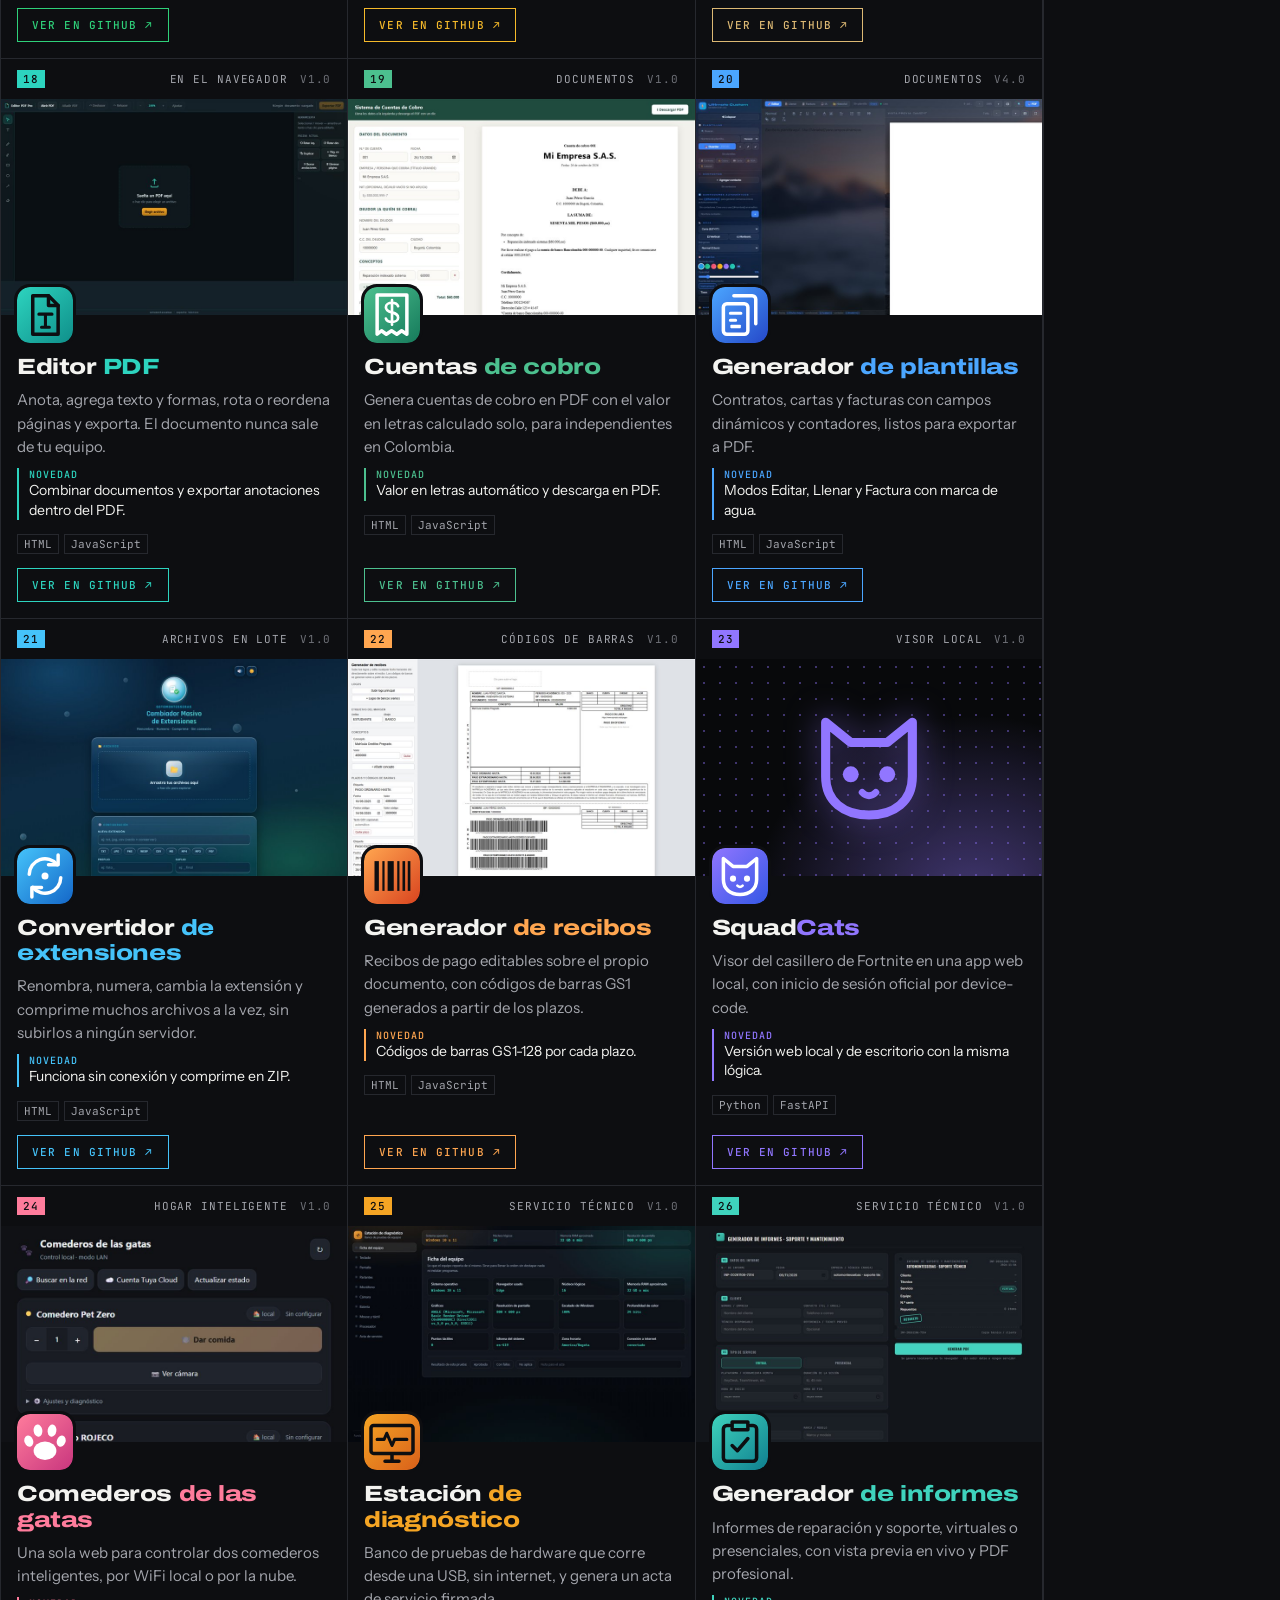
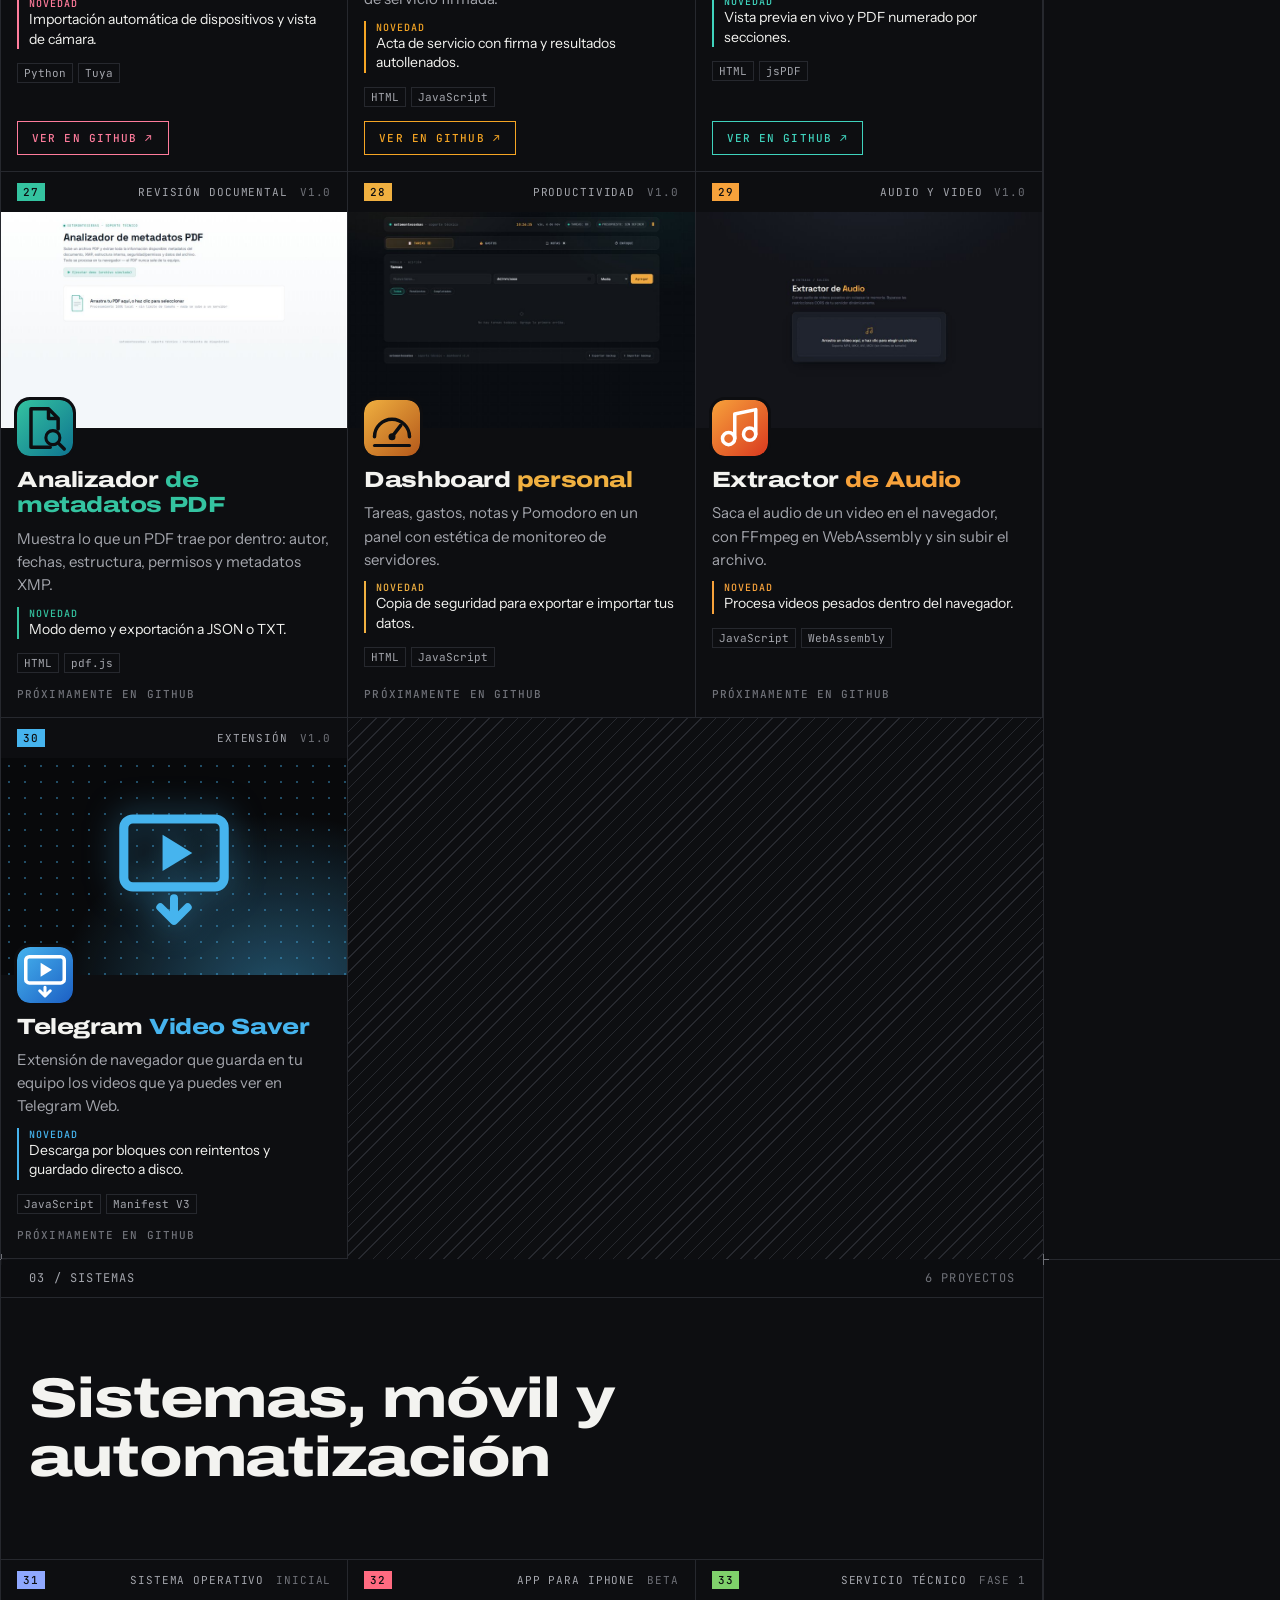
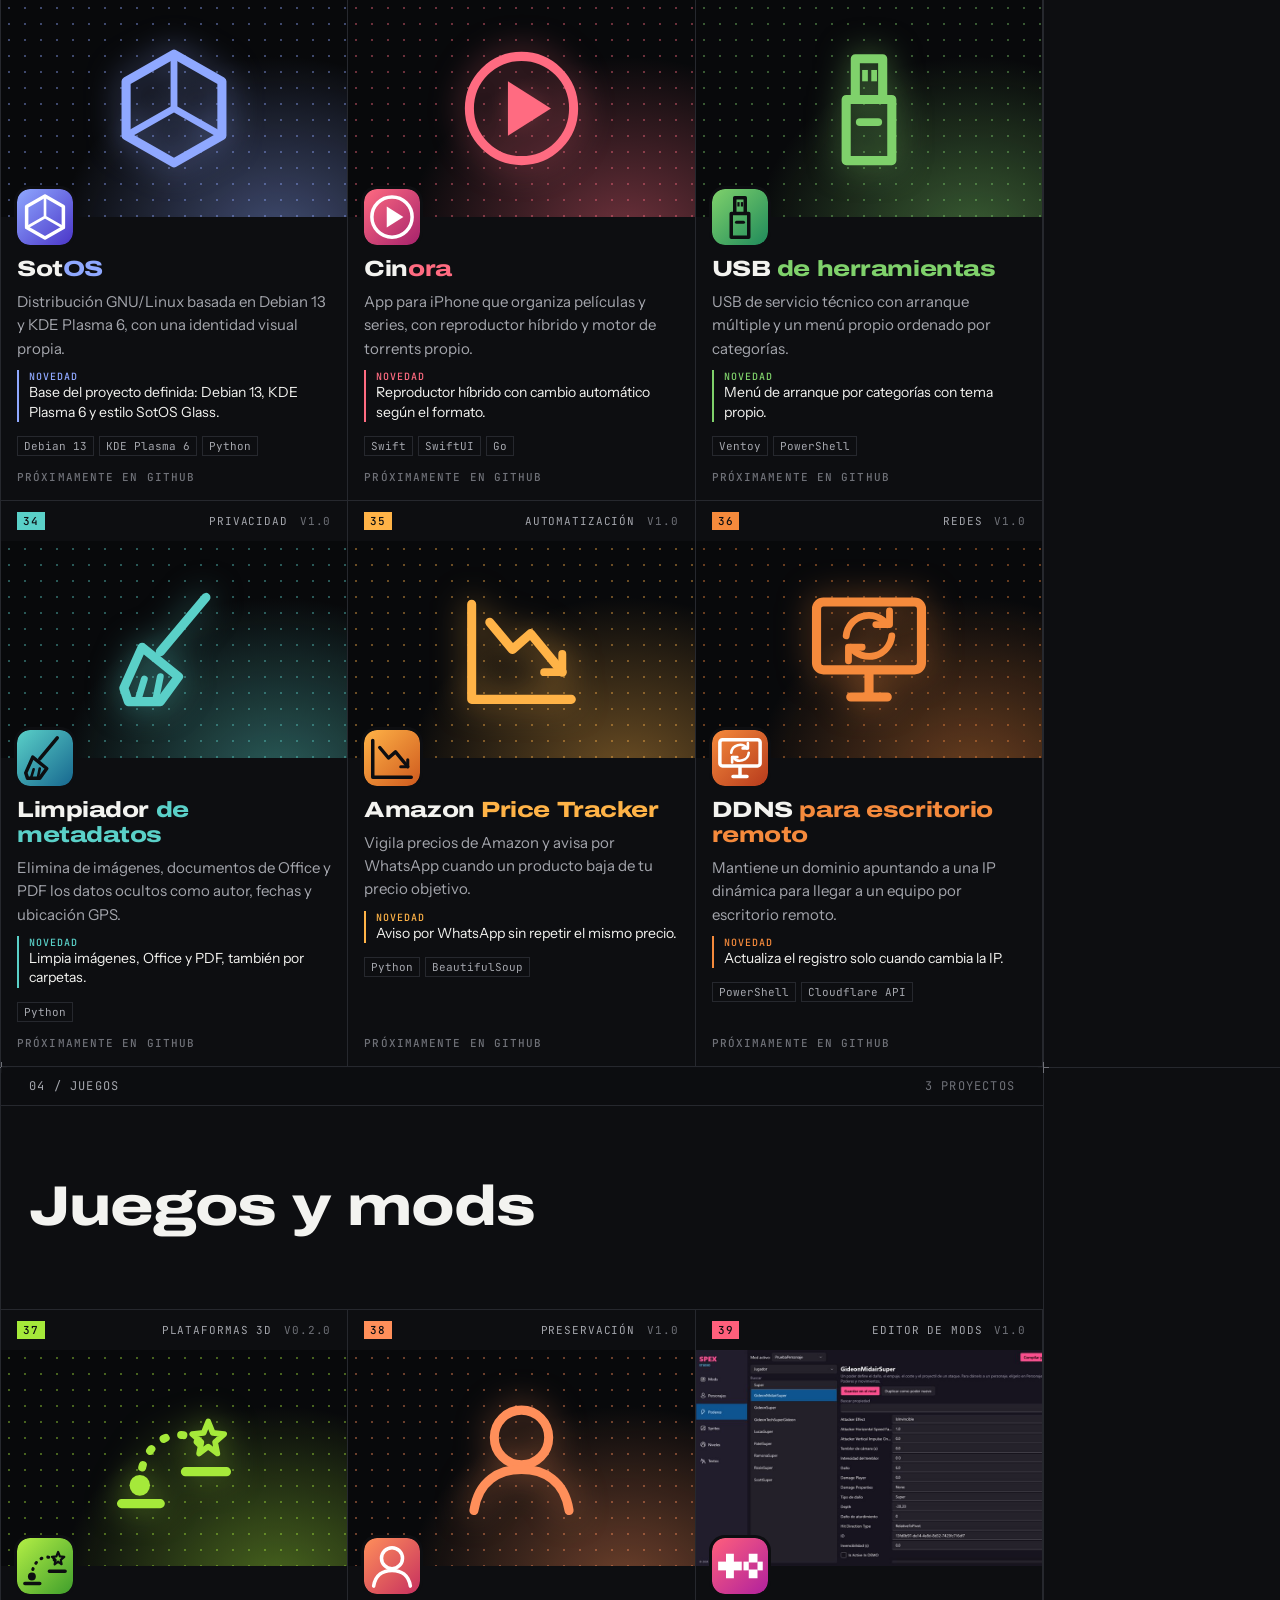
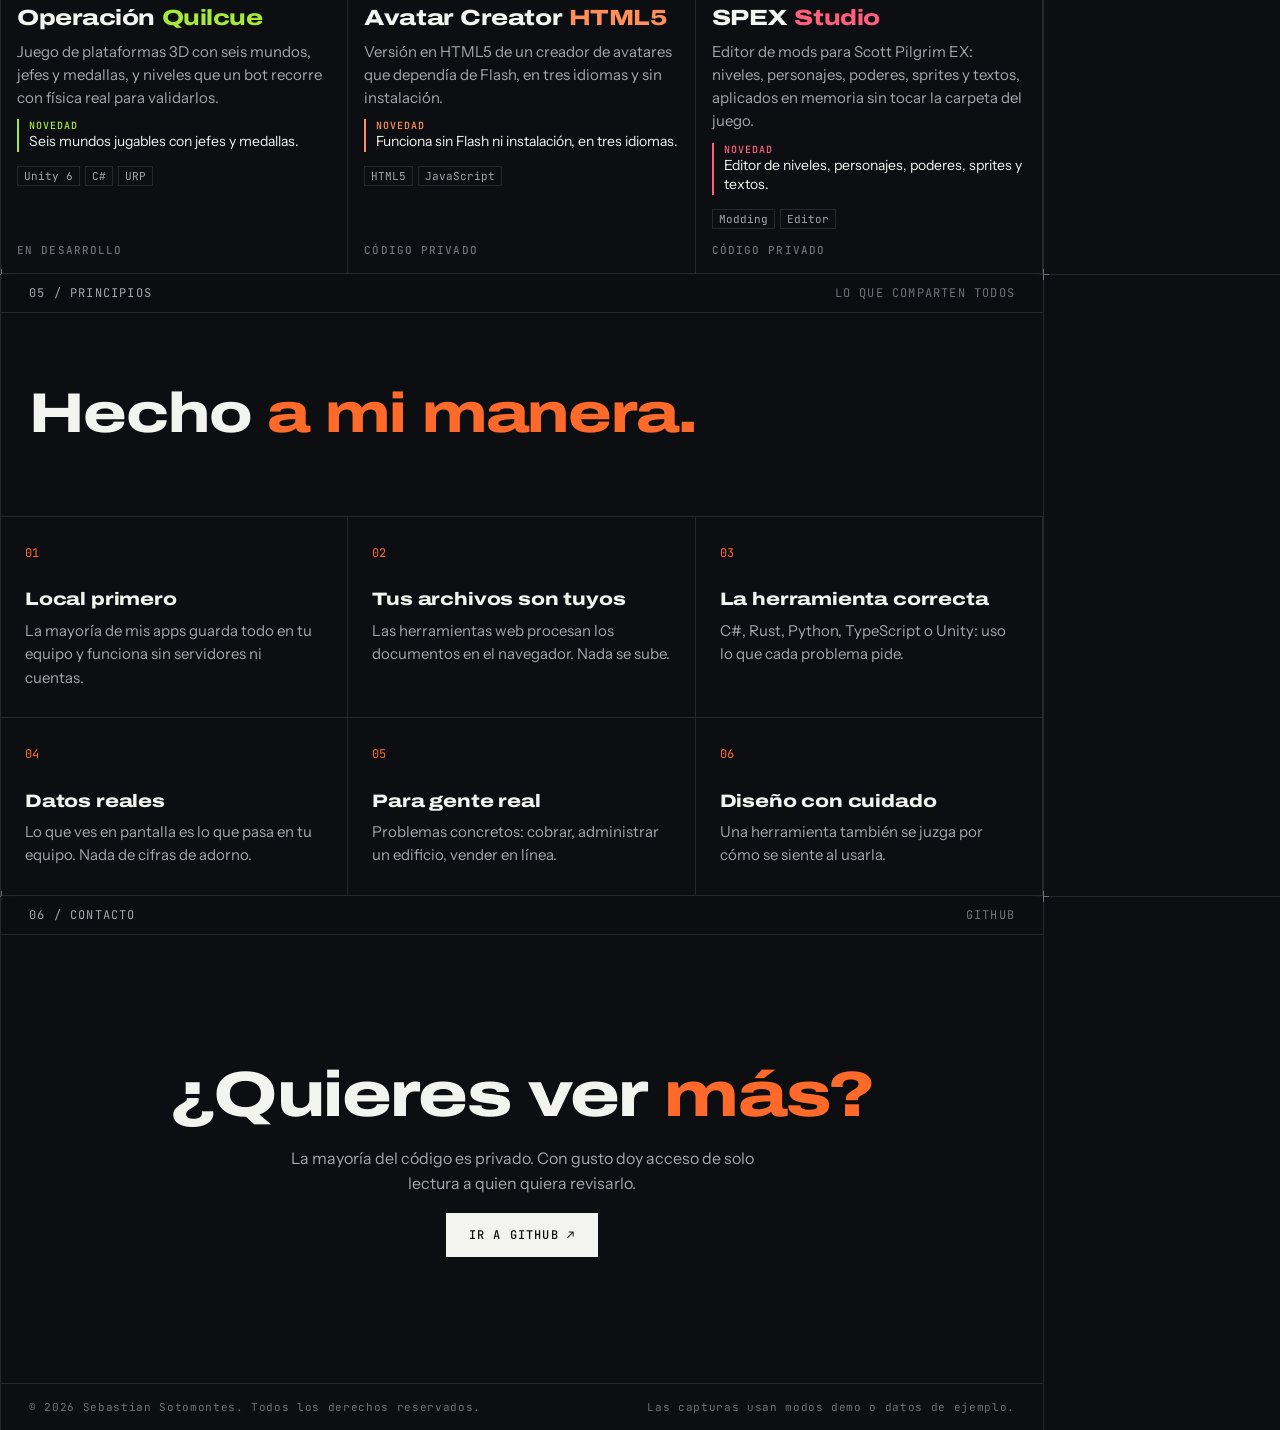
==== commit 966c8844: "Activar botones de GitHub" ====
--- a/index.html
+++ b/index.html
@@ -346,7 +346,7 @@
               <p>Renombra, numera, cambia la extensión y comprime muchos archivos a la vez, sin subirlos a ningún servidor.</p>
               <p class="latest"><b>Novedad</b> Funciona sin conexión y comprime en ZIP.</p>
               <ul class="tags"><li>HTML</li><li>JavaScript</li></ul>
-              <span class="more more-off">Próximamente en GitHub</span>
+              <a class="gh" href="https://github.com/Softsoto/convertidor-extensiones" rel="noopener">Ver en GitHub ↗</a>
             </div>
           </article>
           <article class="cell rv" id="generador-de-recibos" style="--c:#ffa650">
@@ -370,7 +370,7 @@
               <p>Visor del casillero de Fortnite en una app web local, con inicio de sesión oficial por device-code.</p>
               <p class="latest"><b>Novedad</b> Versión web local y de escritorio con la misma lógica.</p>
               <ul class="tags"><li>Python</li><li>FastAPI</li></ul>
-              <span class="more more-off">Próximamente en GitHub</span>
+              <a class="gh" href="https://github.com/Softsoto/SquadCats" rel="noopener">Ver en GitHub ↗</a>
             </div>
           </article>
           <article class="cell rv" id="comederos-de-las-gatas" style="--c:#ff7c9c">
@@ -382,7 +382,7 @@
               <p>Una sola web para controlar dos comederos inteligentes, por WiFi local o por la nube.</p>
               <p class="latest"><b>Novedad</b> Importación automática de dispositivos y vista de cámara.</p>
               <ul class="tags"><li>Python</li><li>Tuya</li></ul>
-              <span class="more more-off">Próximamente en GitHub</span>
+              <a class="gh" href="https://github.com/Softsoto/ComederoGatas" rel="noopener">Ver en GitHub ↗</a>
             </div>
           </article>
           <article class="cell rv" id="estacion-de-diagnostico" style="--c:#f5a524">
@@ -394,7 +394,7 @@
               <p>Banco de pruebas de hardware que corre desde una USB, sin internet, y genera un acta de servicio firmada.</p>
               <p class="latest"><b>Novedad</b> Acta de servicio con firma y resultados autollenados.</p>
               <ul class="tags"><li>HTML</li><li>JavaScript</li></ul>
-              <span class="more more-off">Próximamente en GitHub</span>
+              <a class="gh" href="https://github.com/Softsoto/EstacionDiagnostico" rel="noopener">Ver en GitHub ↗</a>
             </div>
           </article>
           <article class="cell rv" id="generador-de-informes" style="--c:#3fd3bd">
@@ -406,7 +406,7 @@
               <p>Informes de reparación y soporte, virtuales o presenciales, con vista previa en vivo y PDF profesional.</p>
               <p class="latest"><b>Novedad</b> Vista previa en vivo y PDF numerado por secciones.</p>
               <ul class="tags"><li>HTML</li><li>jsPDF</li></ul>
-              <span class="more more-off">Próximamente en GitHub</span>
+              <a class="gh" href="https://github.com/Softsoto/GeneradorInformes" rel="noopener">Ver en GitHub ↗</a>
             </div>
           </article>
           <article class="cell rv" id="analizador-de-metadatos-pdf" style="--c:#34c3a0">
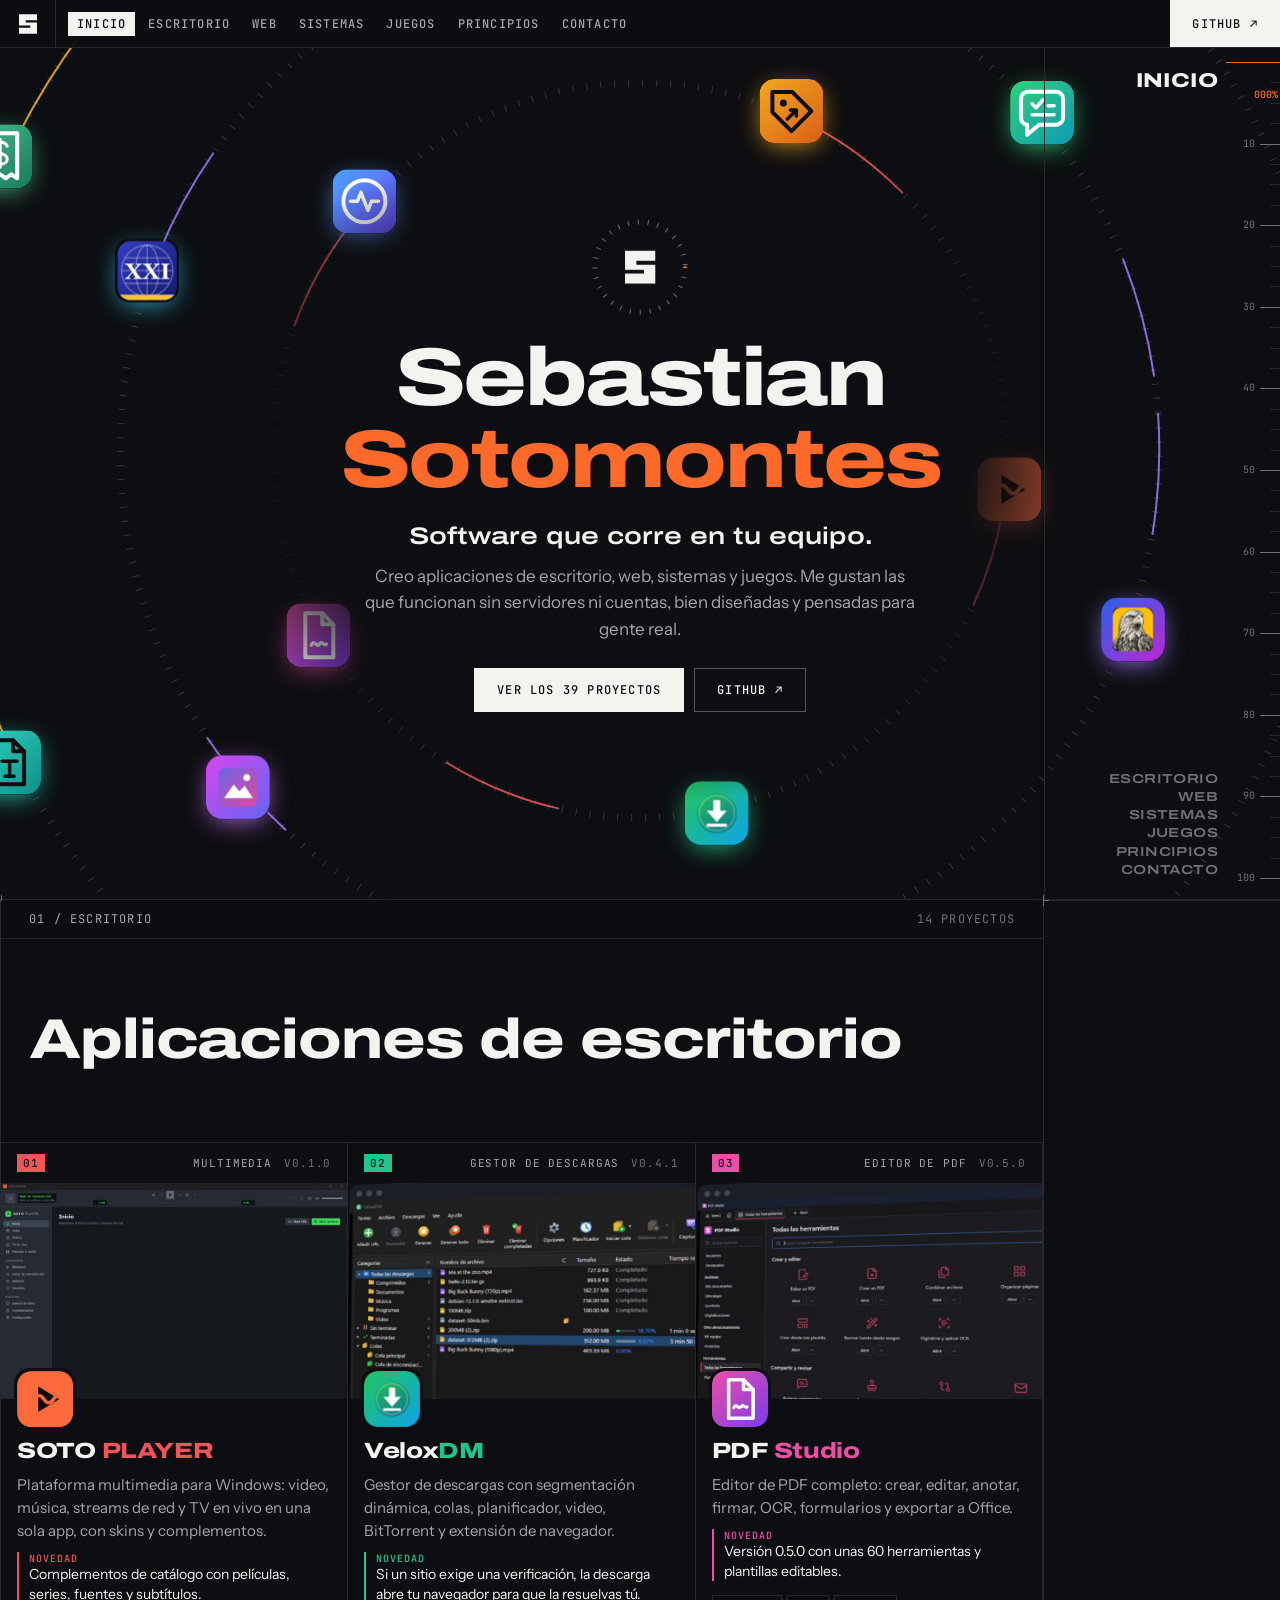
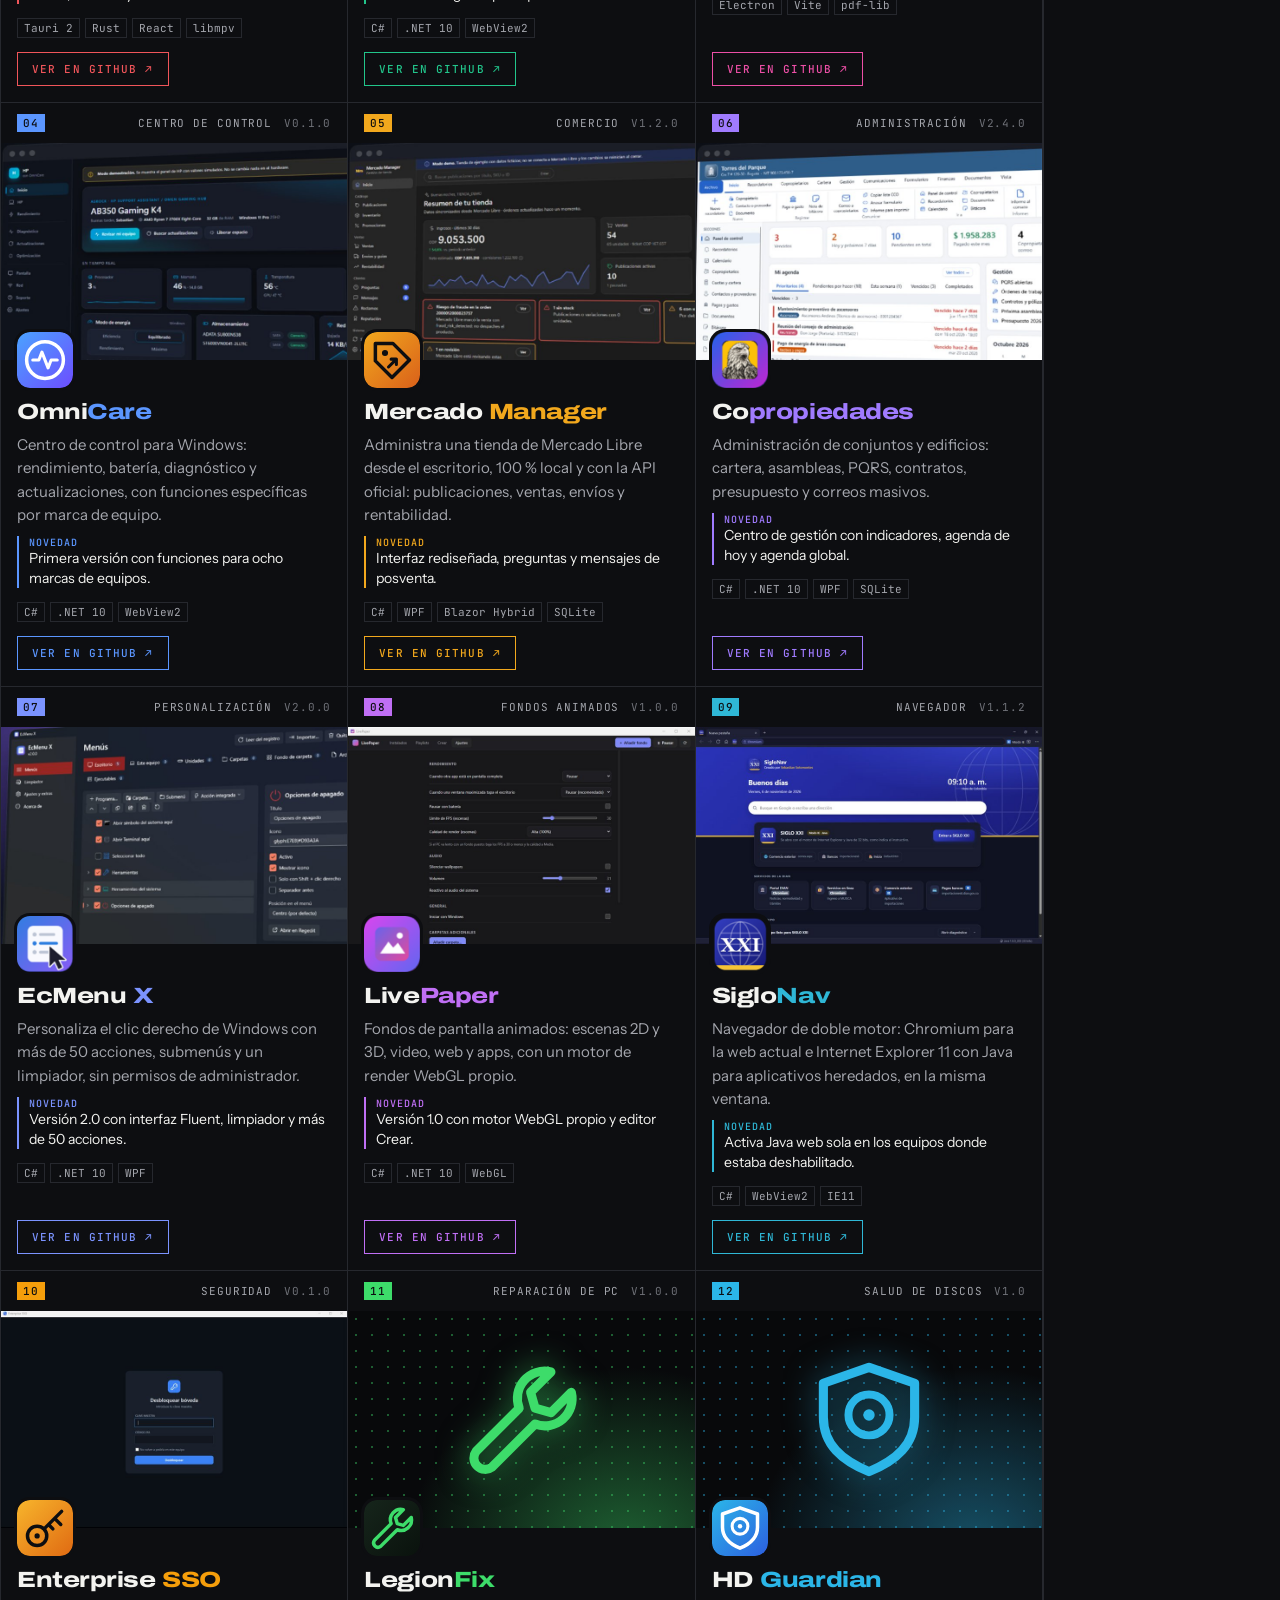
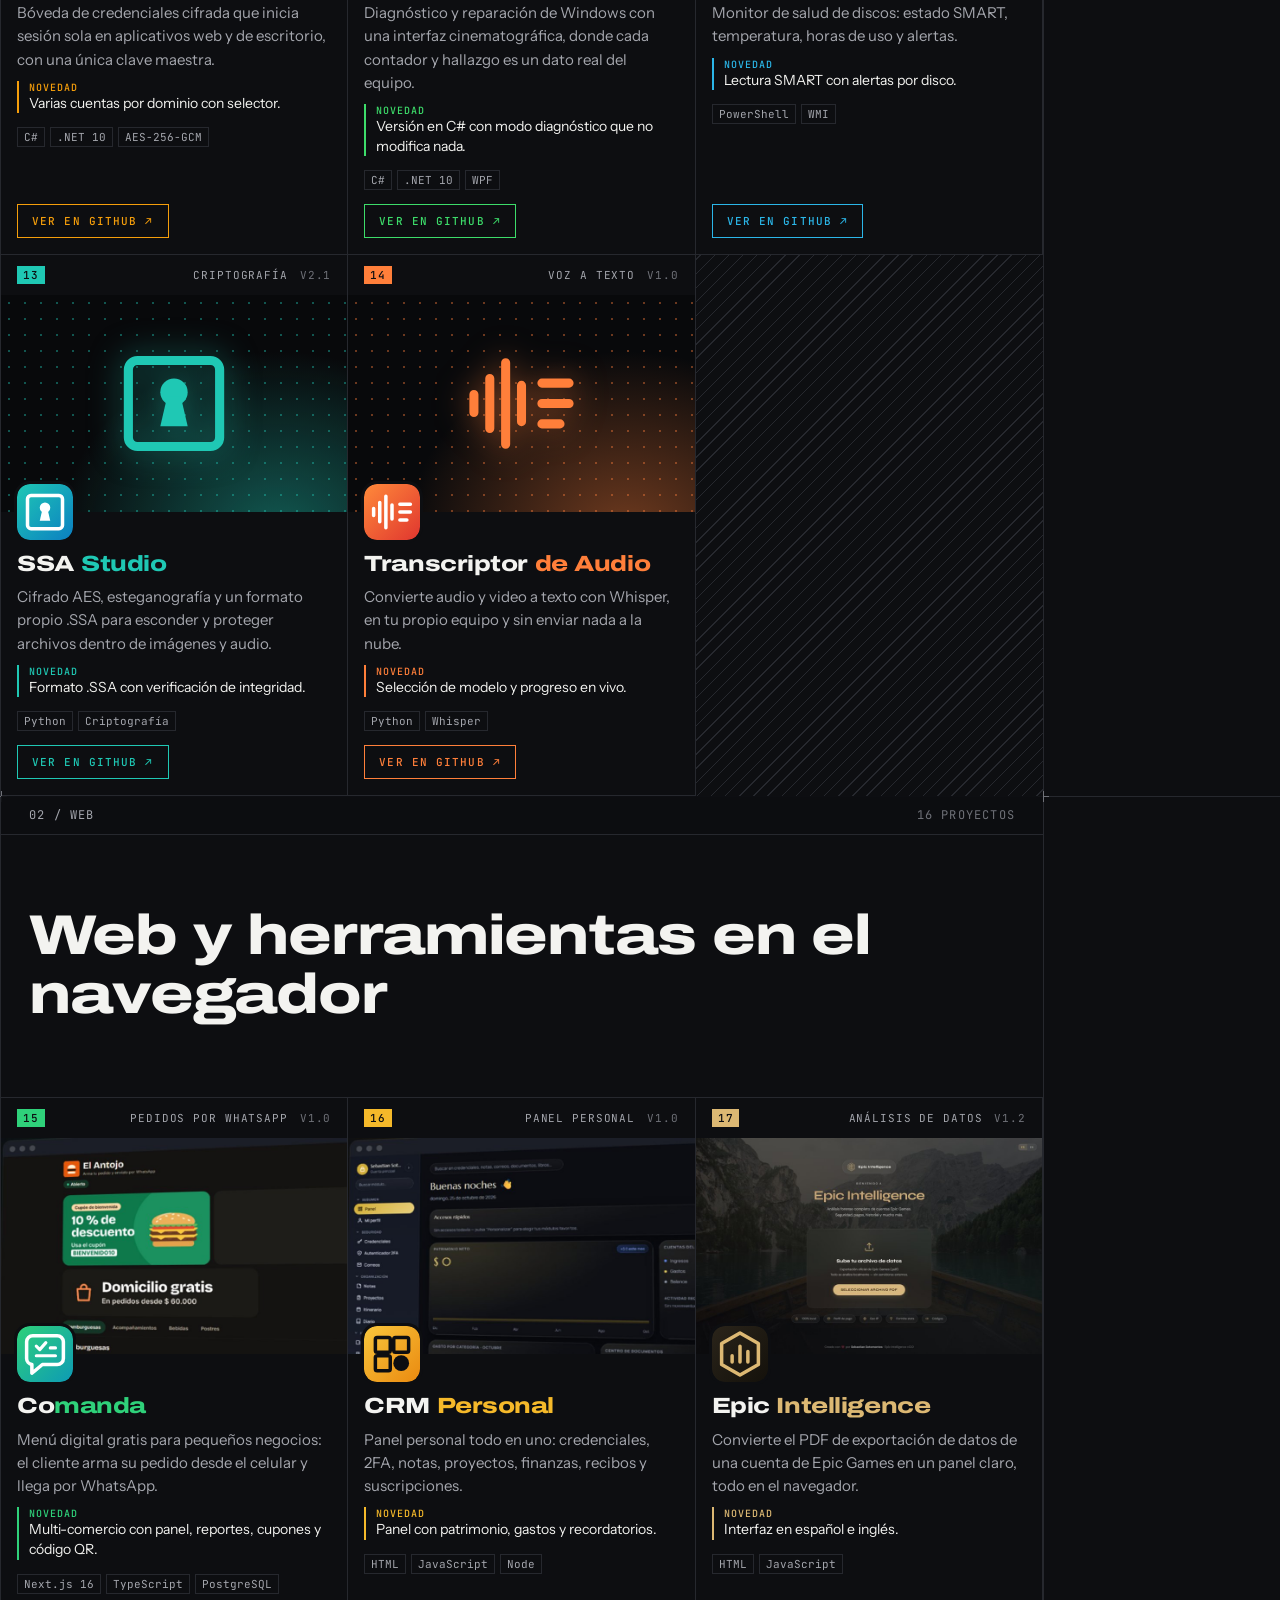
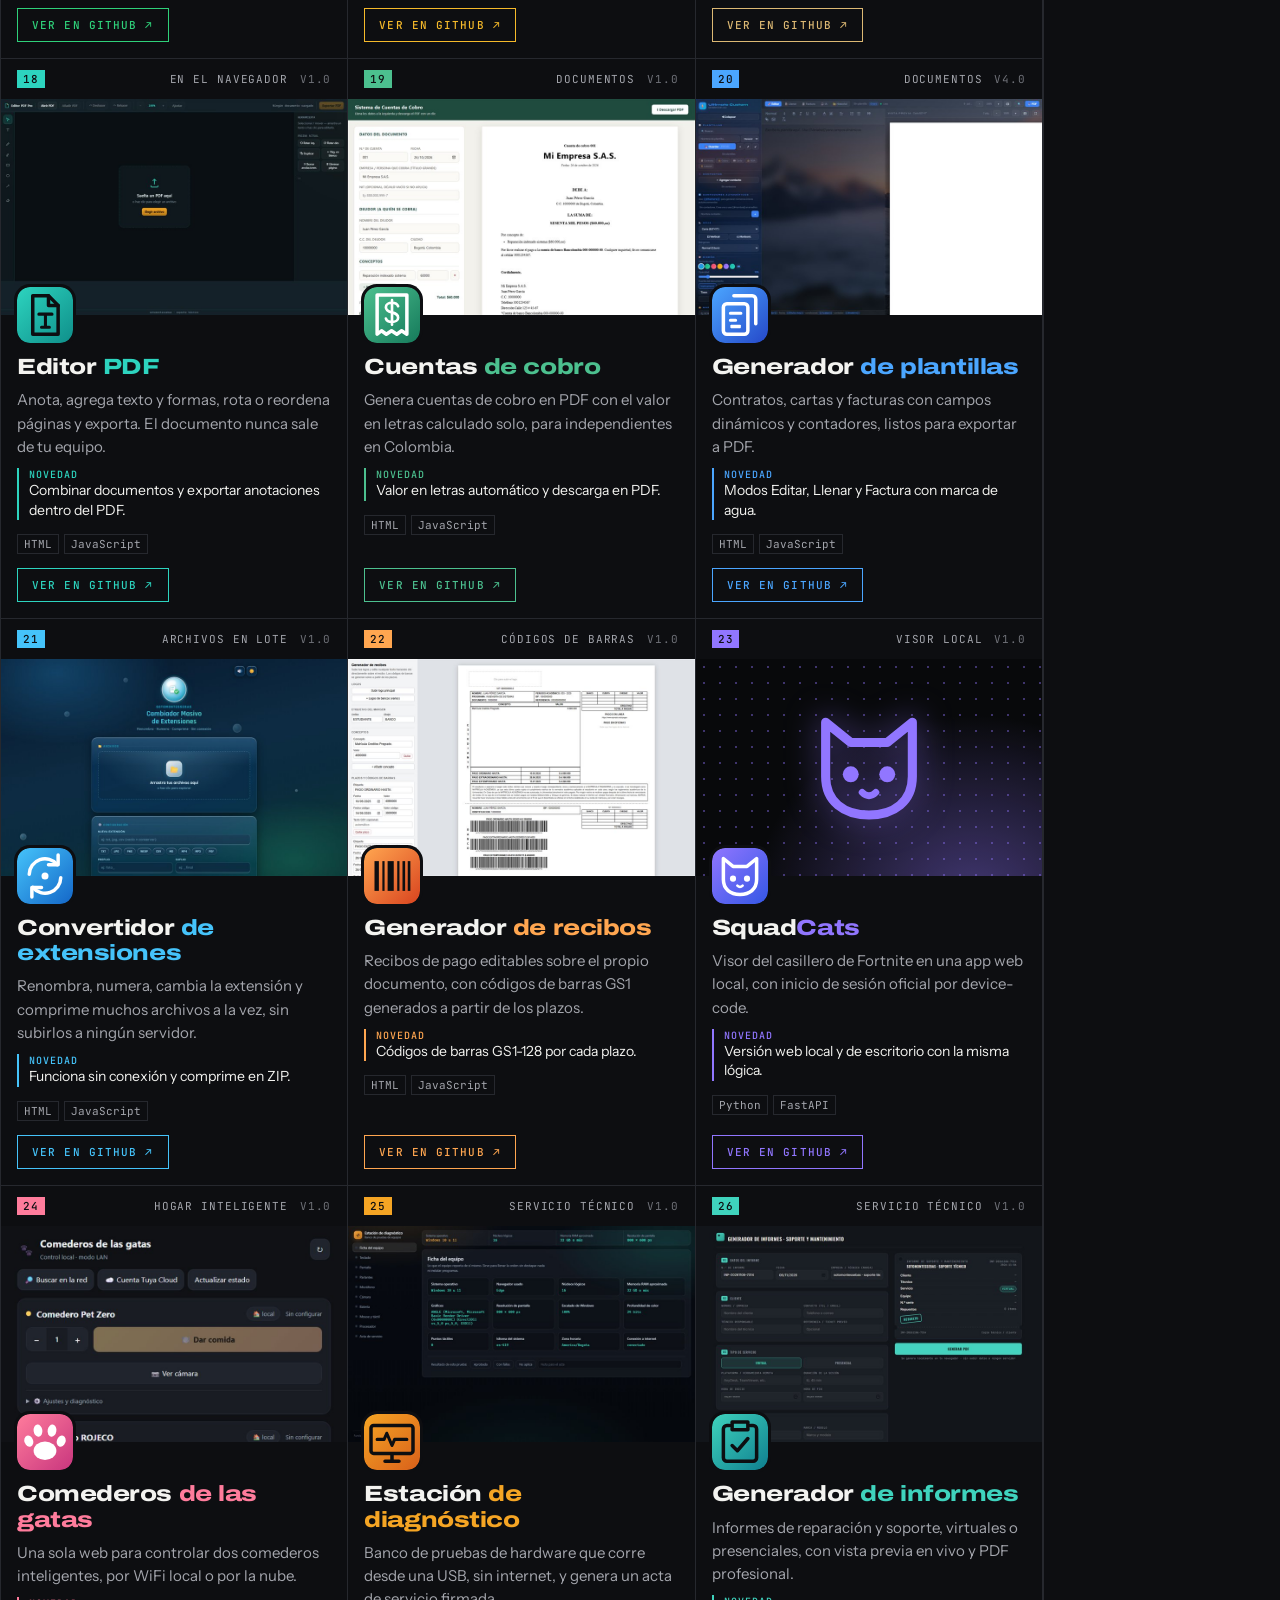
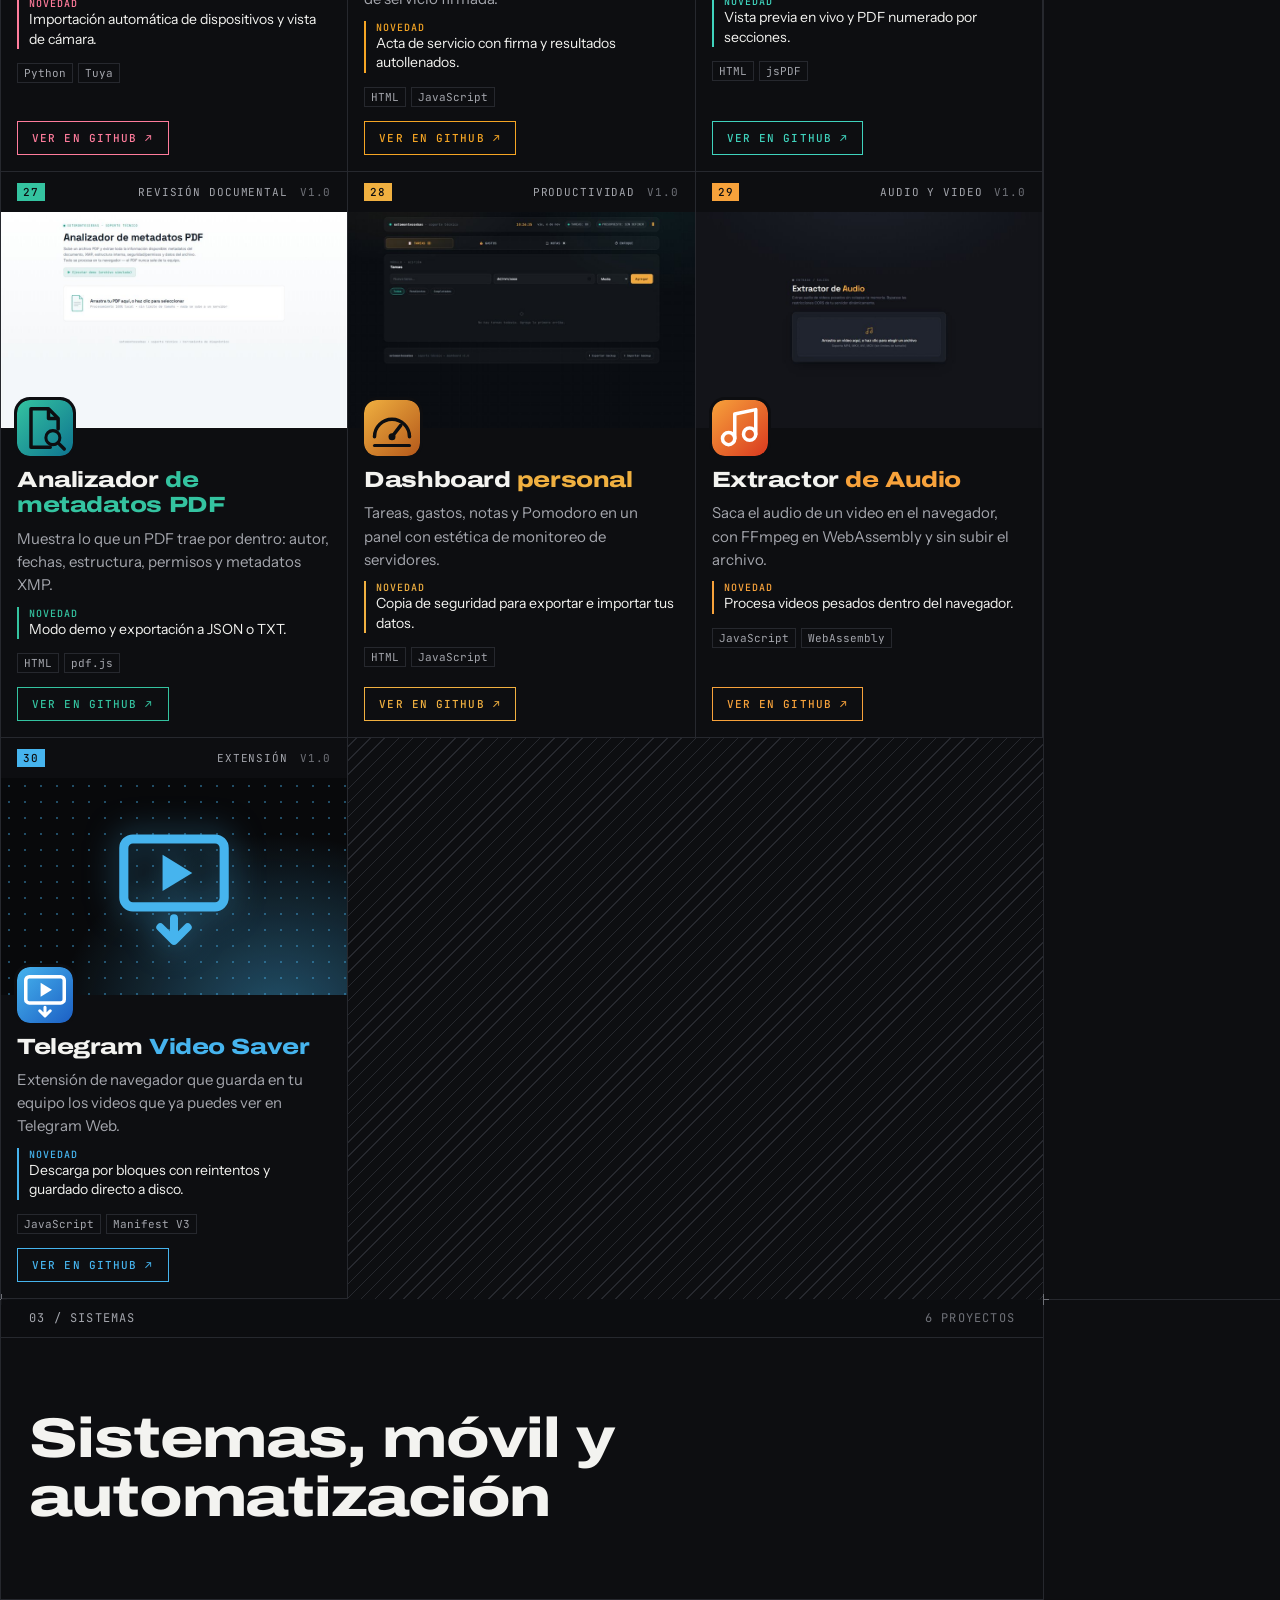
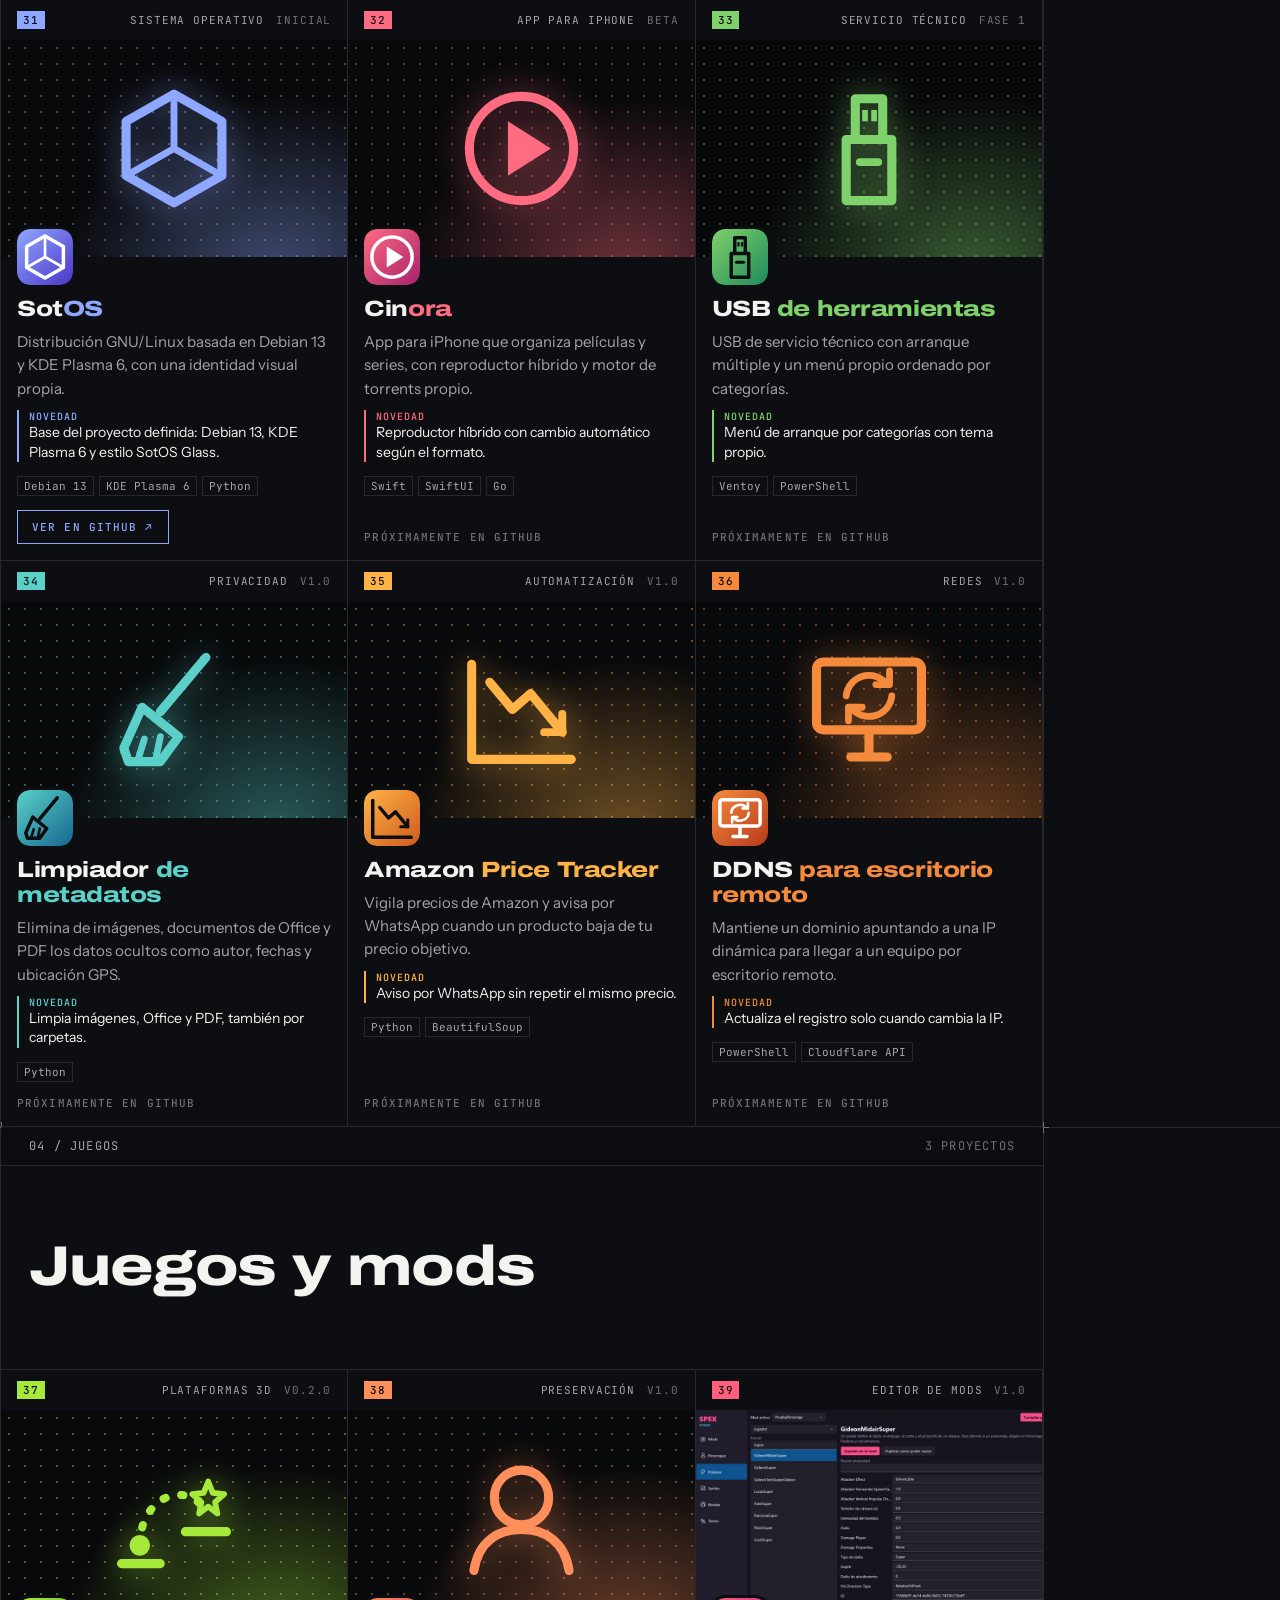
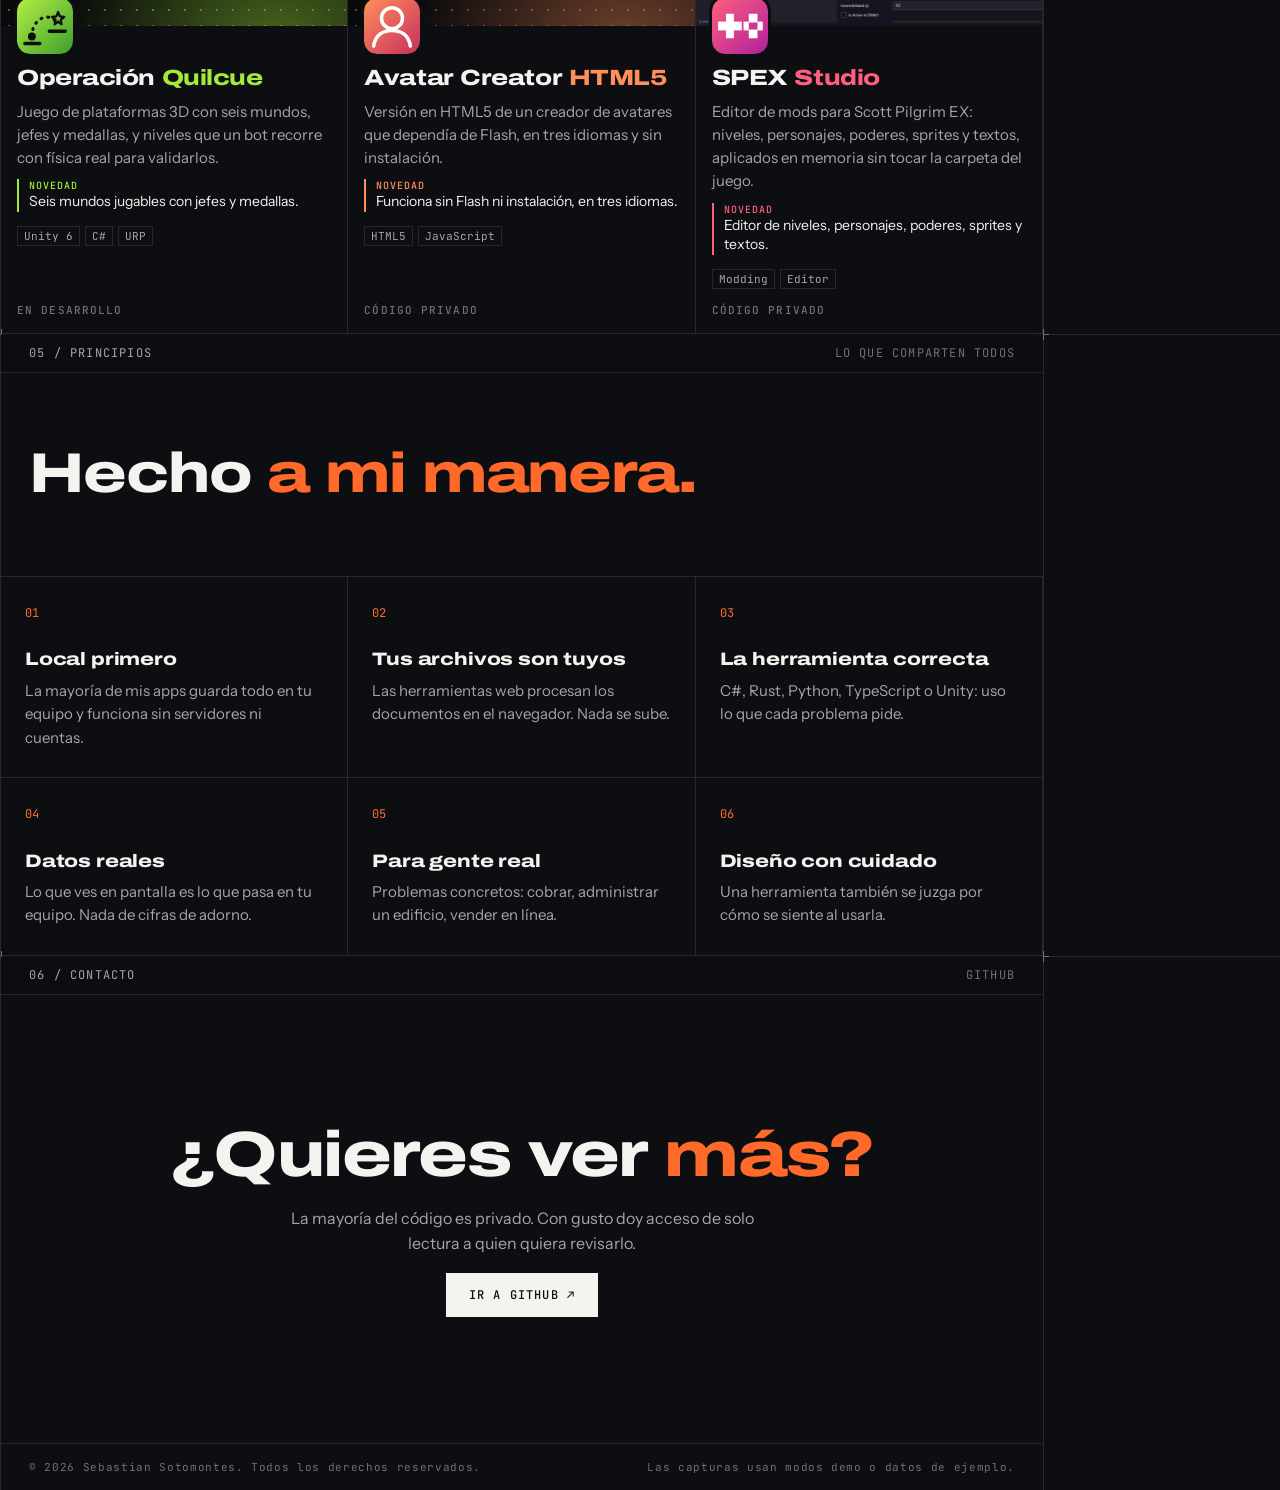
==== commit 80e84723: "Activar botones de GitHub" ====
--- a/index.html
+++ b/index.html
@@ -418,7 +418,7 @@
               <p>Muestra lo que un PDF trae por dentro: autor, fechas, estructura, permisos y metadatos XMP.</p>
               <p class="latest"><b>Novedad</b> Modo demo y exportación a JSON o TXT.</p>
               <ul class="tags"><li>HTML</li><li>pdf.js</li></ul>
-              <span class="more more-off">Próximamente en GitHub</span>
+              <a class="gh" href="https://github.com/Softsoto/AnalizadorMetadatosPDF" rel="noopener">Ver en GitHub ↗</a>
             </div>
           </article>
           <article class="cell rv" id="dashboard-personal" style="--c:#f0b040">
@@ -430,7 +430,7 @@
               <p>Tareas, gastos, notas y Pomodoro en un panel con estética de monitoreo de servidores.</p>
               <p class="latest"><b>Novedad</b> Copia de seguridad para exportar e importar tus datos.</p>
               <ul class="tags"><li>HTML</li><li>JavaScript</li></ul>
-              <span class="more more-off">Próximamente en GitHub</span>
+              <a class="gh" href="https://github.com/Softsoto/DashboardPersonal" rel="noopener">Ver en GitHub ↗</a>
             </div>
           </article>
           <article class="cell rv" id="extractor-de-audio" style="--c:#f7a23b">
@@ -442,7 +442,7 @@
               <p>Saca el audio de un video en el navegador, con FFmpeg en WebAssembly y sin subir el archivo.</p>
               <p class="latest"><b>Novedad</b> Procesa videos pesados dentro del navegador.</p>
               <ul class="tags"><li>JavaScript</li><li>WebAssembly</li></ul>
-              <span class="more more-off">Próximamente en GitHub</span>
+              <a class="gh" href="https://github.com/Softsoto/ExtractorAudio" rel="noopener">Ver en GitHub ↗</a>
             </div>
           </article>
           <article class="cell rv" id="telegram-video-saver" style="--c:#46b4ee">
@@ -454,7 +454,7 @@
               <p>Extensión de navegador que guarda en tu equipo los videos que ya puedes ver en Telegram Web.</p>
               <p class="latest"><b>Novedad</b> Descarga por bloques con reintentos y guardado directo a disco.</p>
               <ul class="tags"><li>JavaScript</li><li>Manifest V3</li></ul>
-              <span class="more more-off">Próximamente en GitHub</span>
+              <a class="gh" href="https://github.com/Softsoto/TelegramVideoSaver" rel="noopener">Ver en GitHub ↗</a>
             </div>
           </article>
         </div>
@@ -472,7 +472,7 @@
               <p>Distribución GNU/Linux basada en Debian 13 y KDE Plasma 6, con una identidad visual propia.</p>
               <p class="latest"><b>Novedad</b> Base del proyecto definida: Debian 13, KDE Plasma 6 y estilo SotOS Glass.</p>
               <ul class="tags"><li>Debian 13</li><li>KDE Plasma 6</li><li>Python</li></ul>
-              <span class="more more-off">Próximamente en GitHub</span>
+              <a class="gh" href="https://github.com/Softsoto/SotOS" rel="noopener">Ver en GitHub ↗</a>
             </div>
           </article>
           <article class="cell rv" id="cinora" style="--c:#ff6b81">
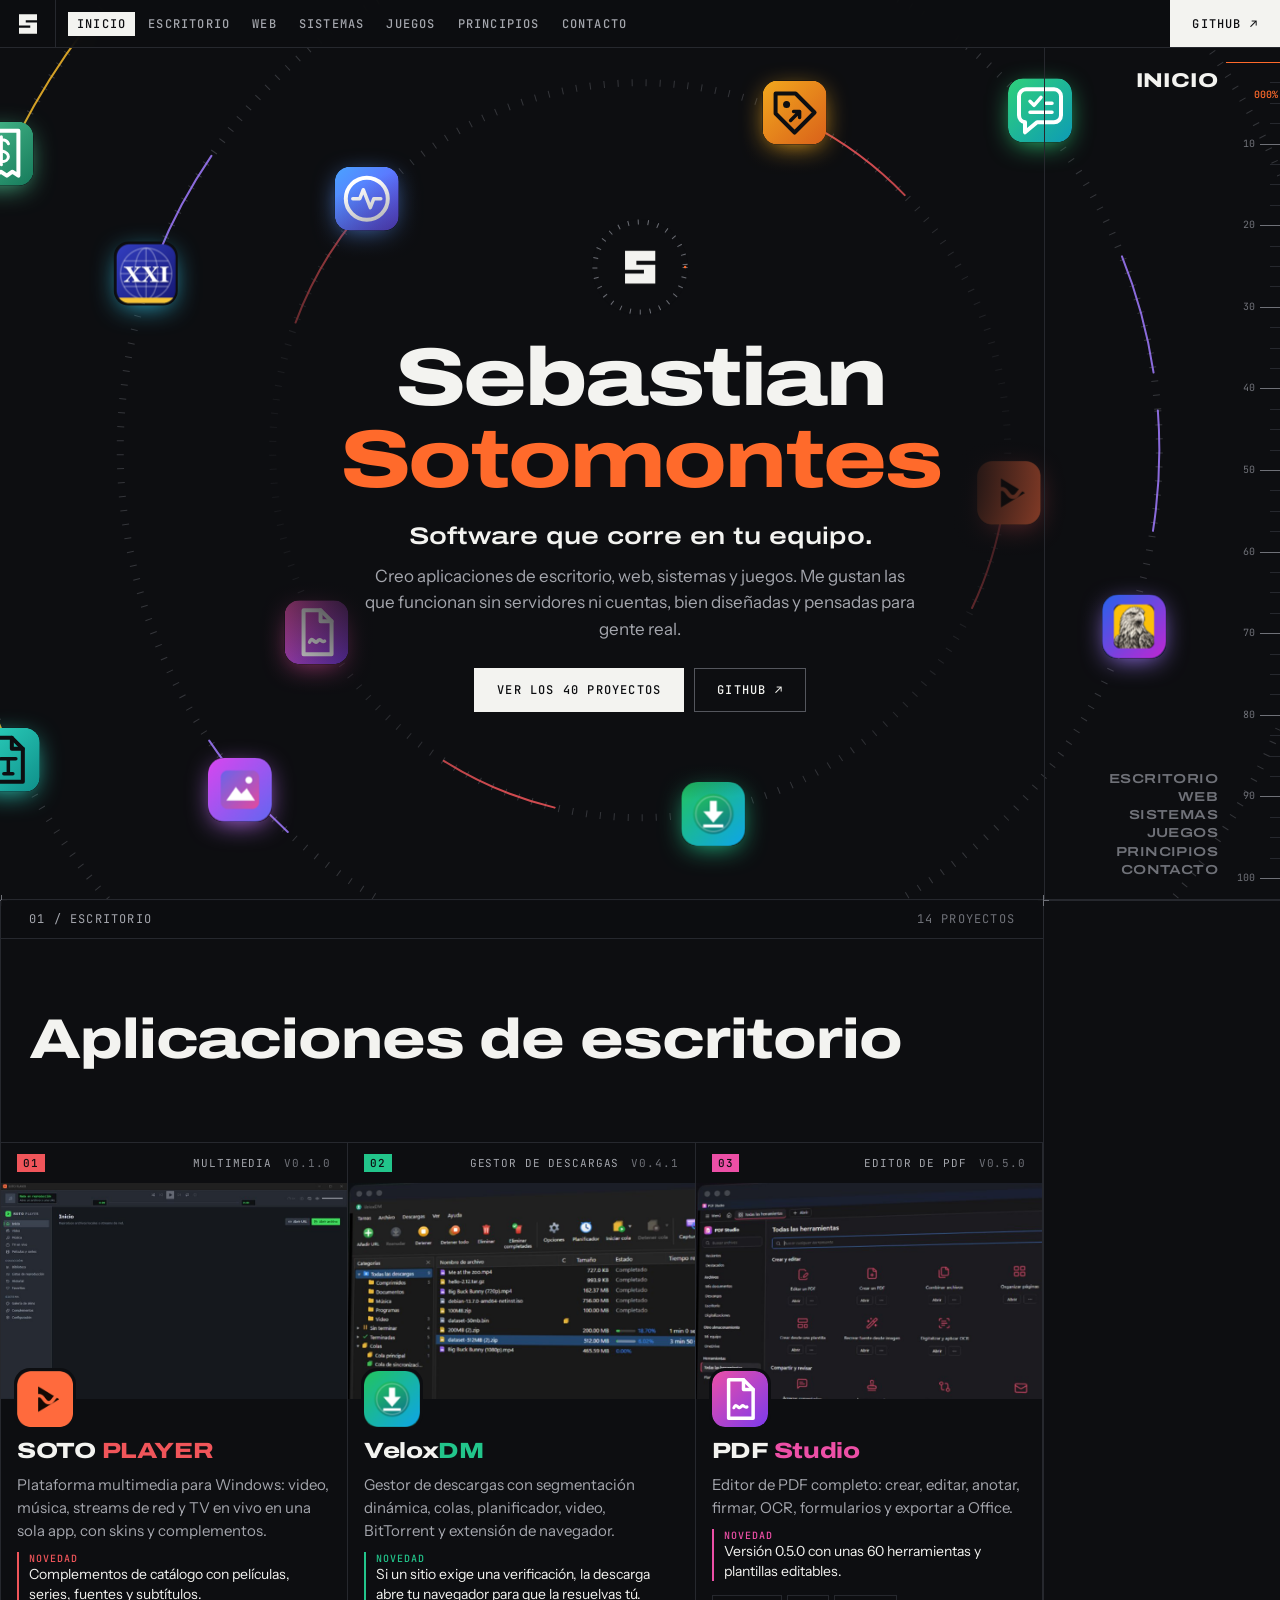
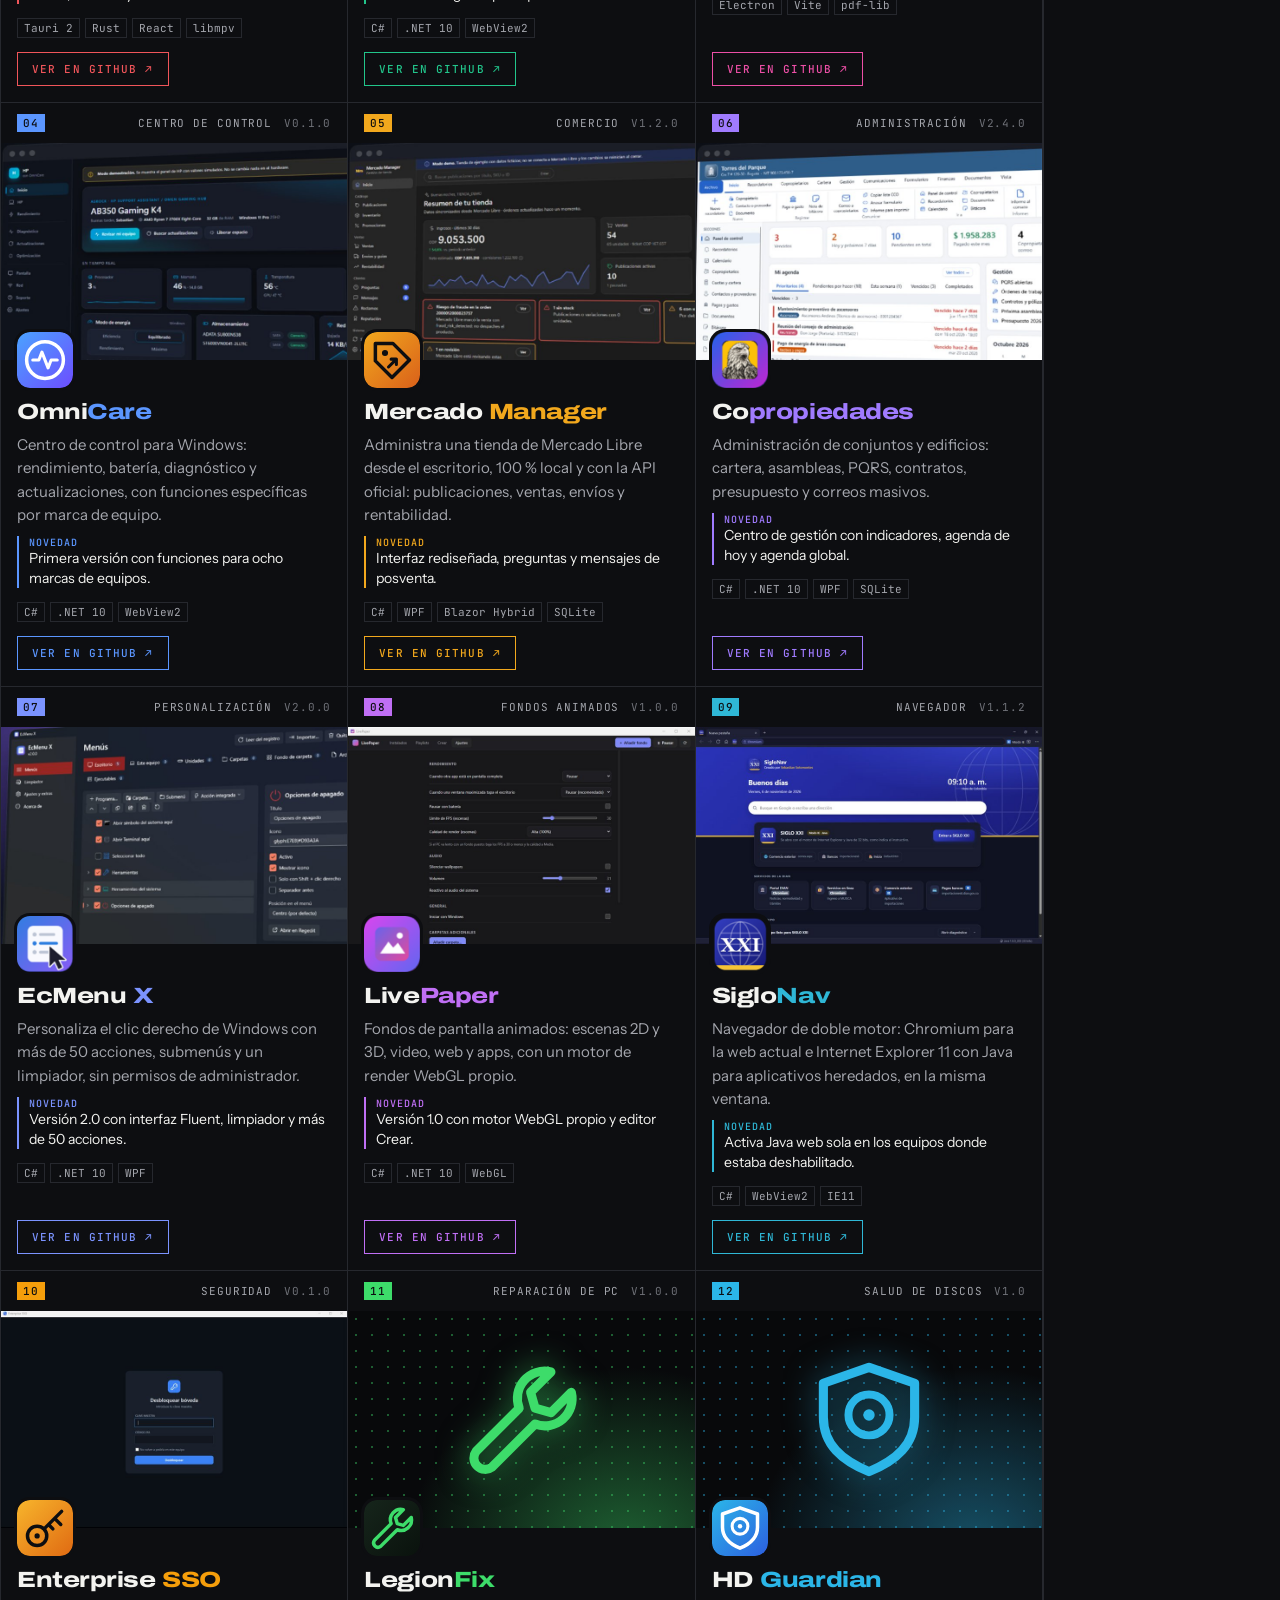
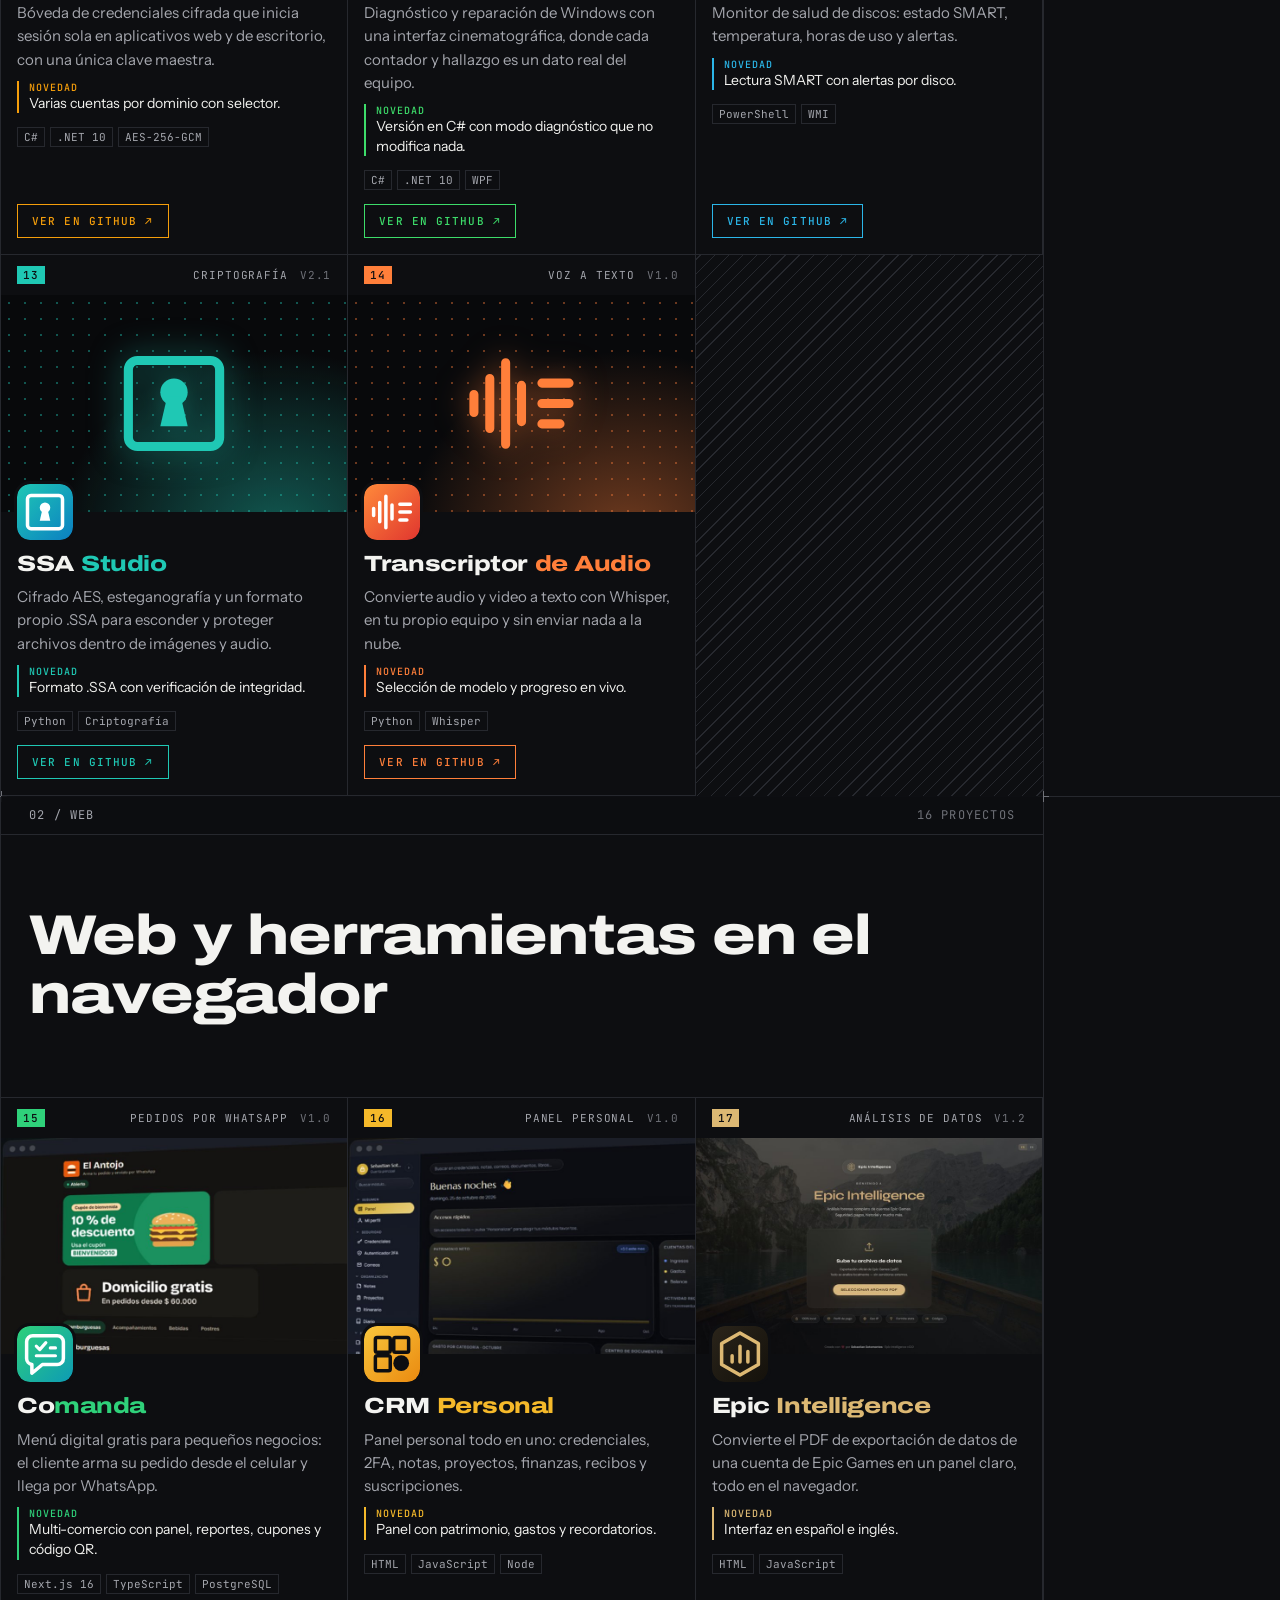
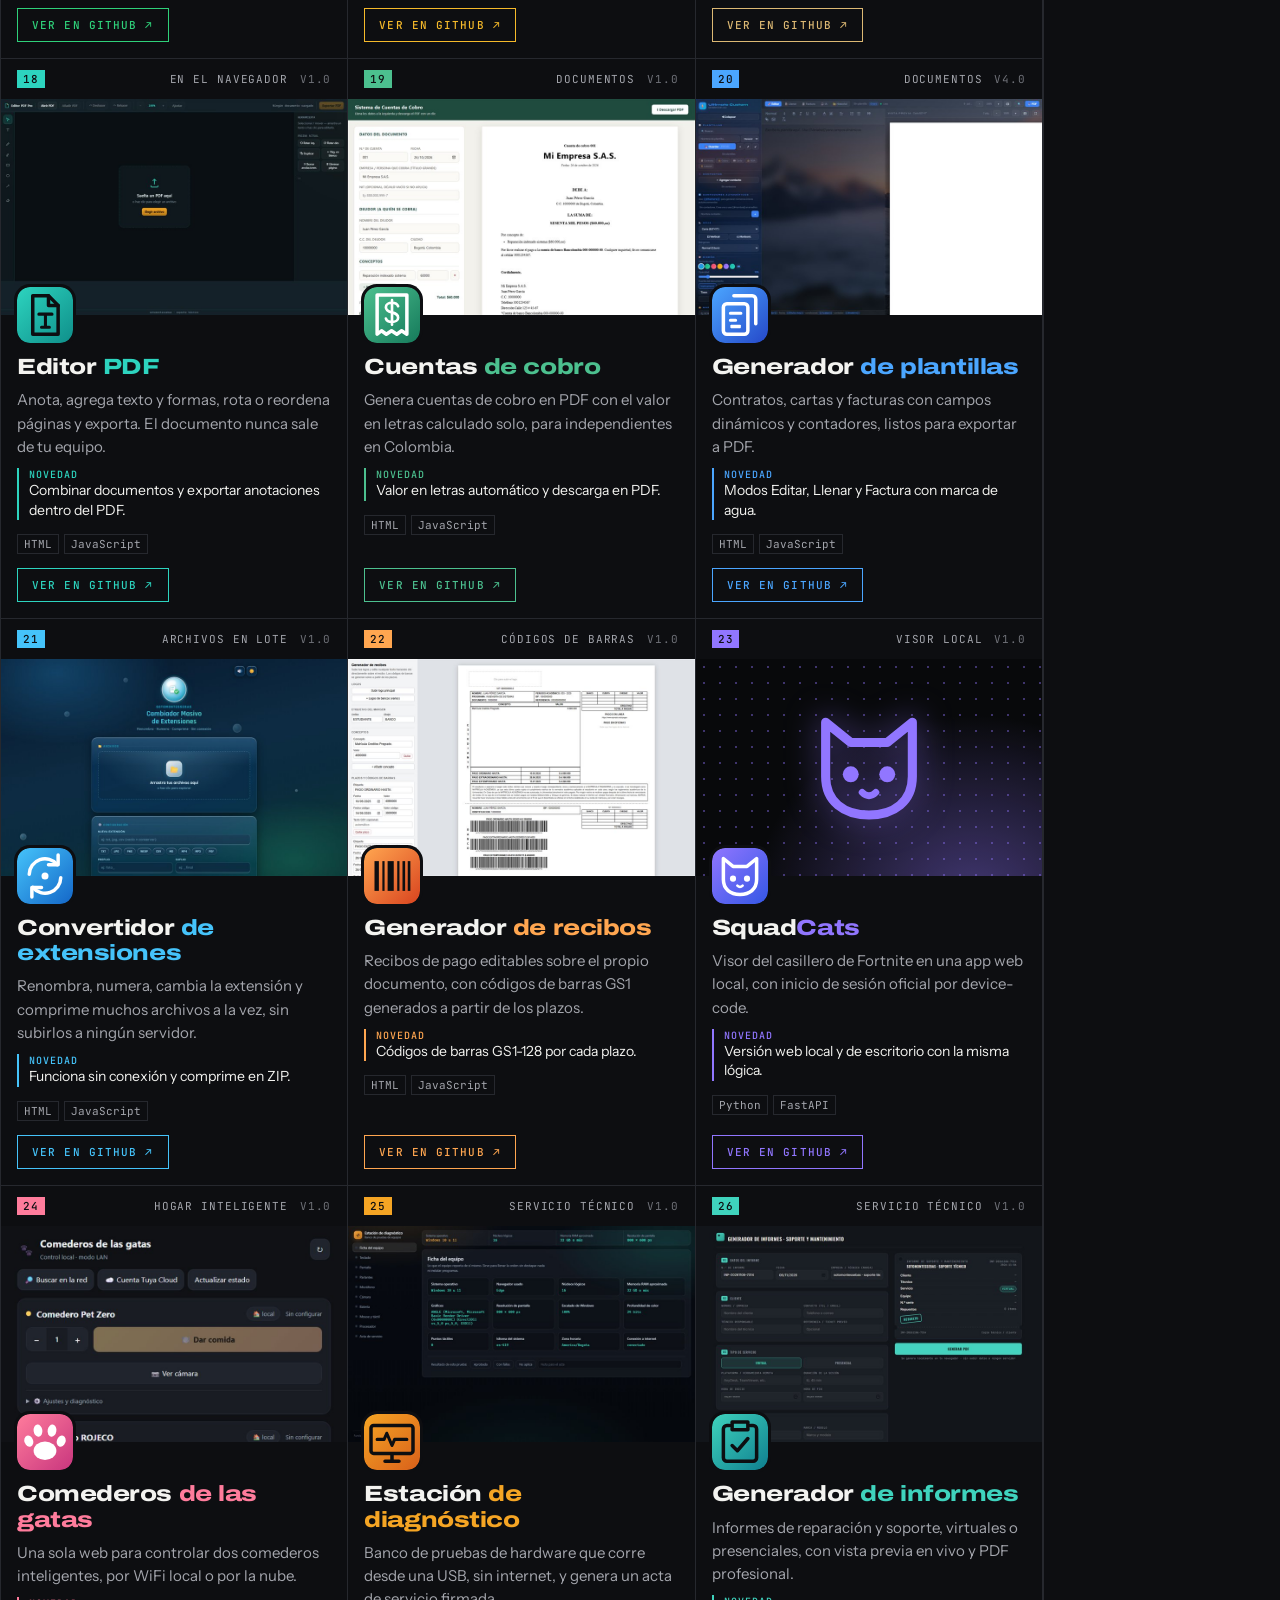
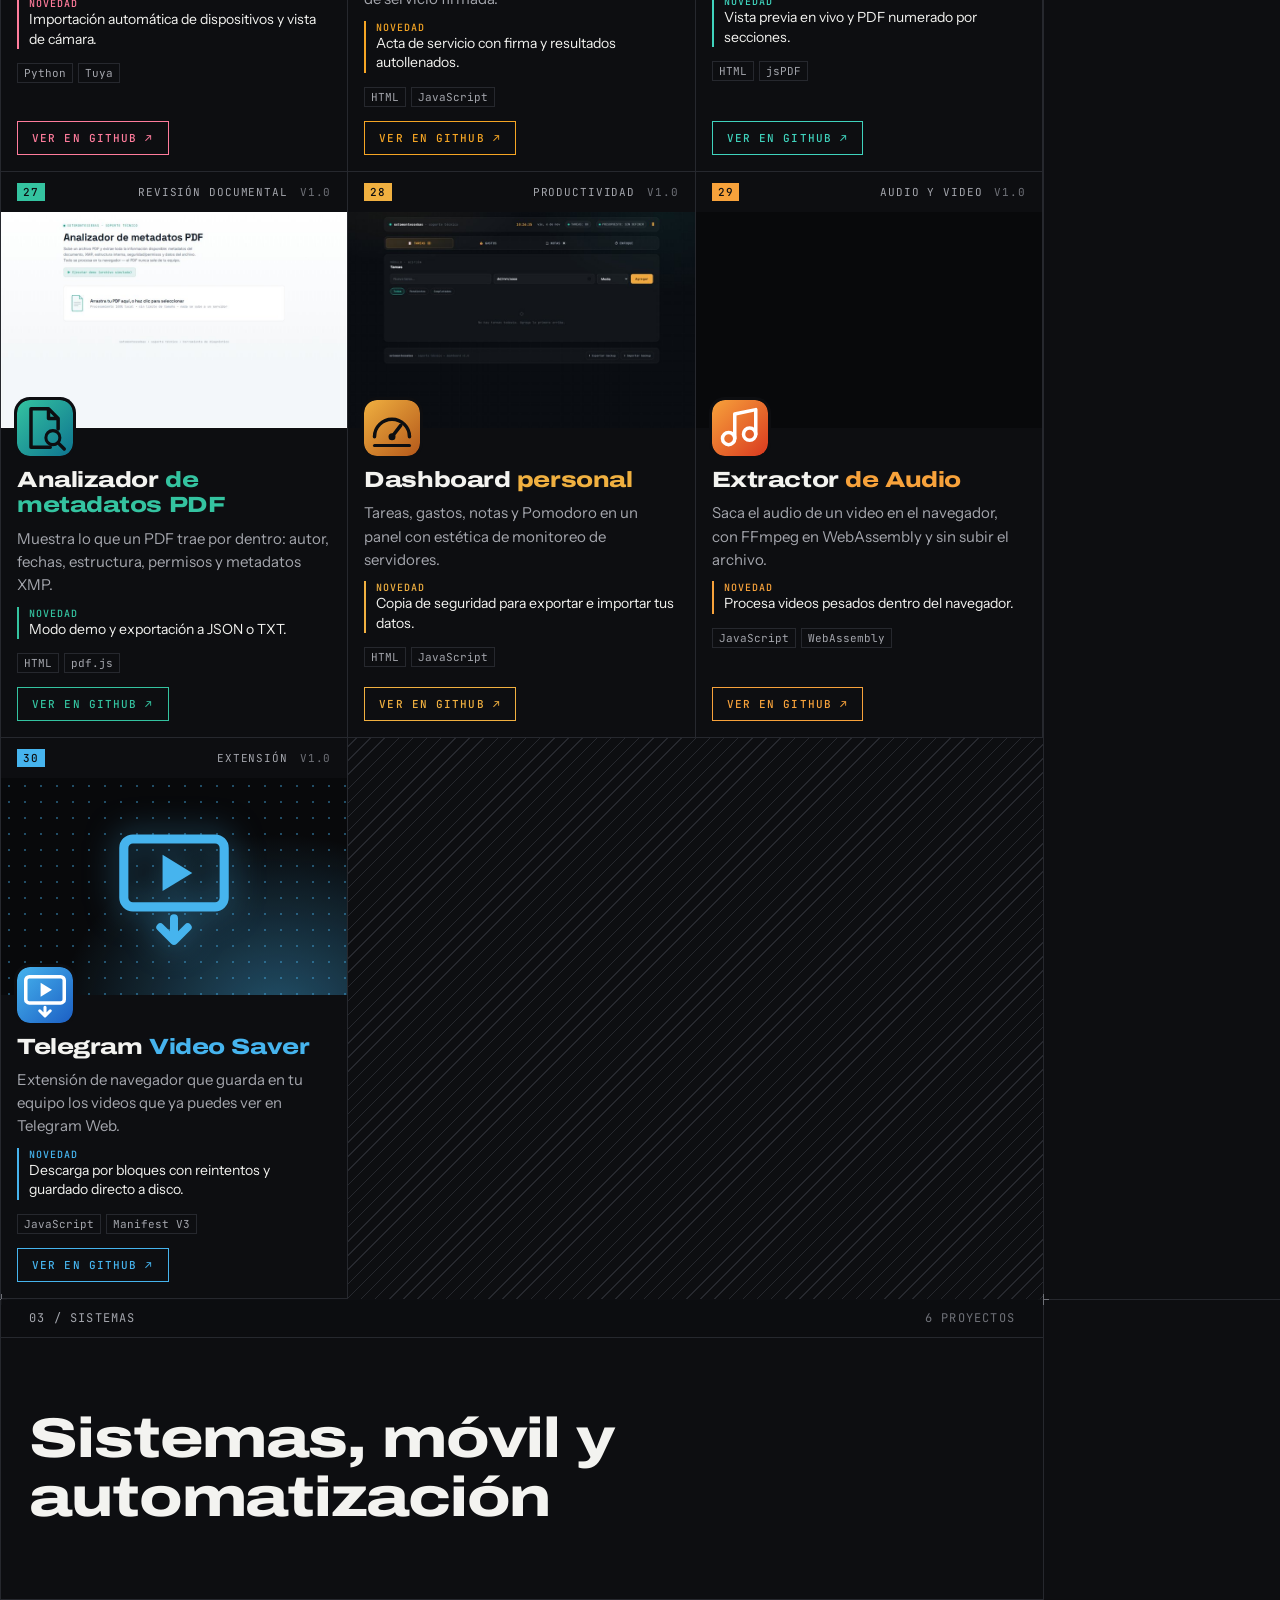
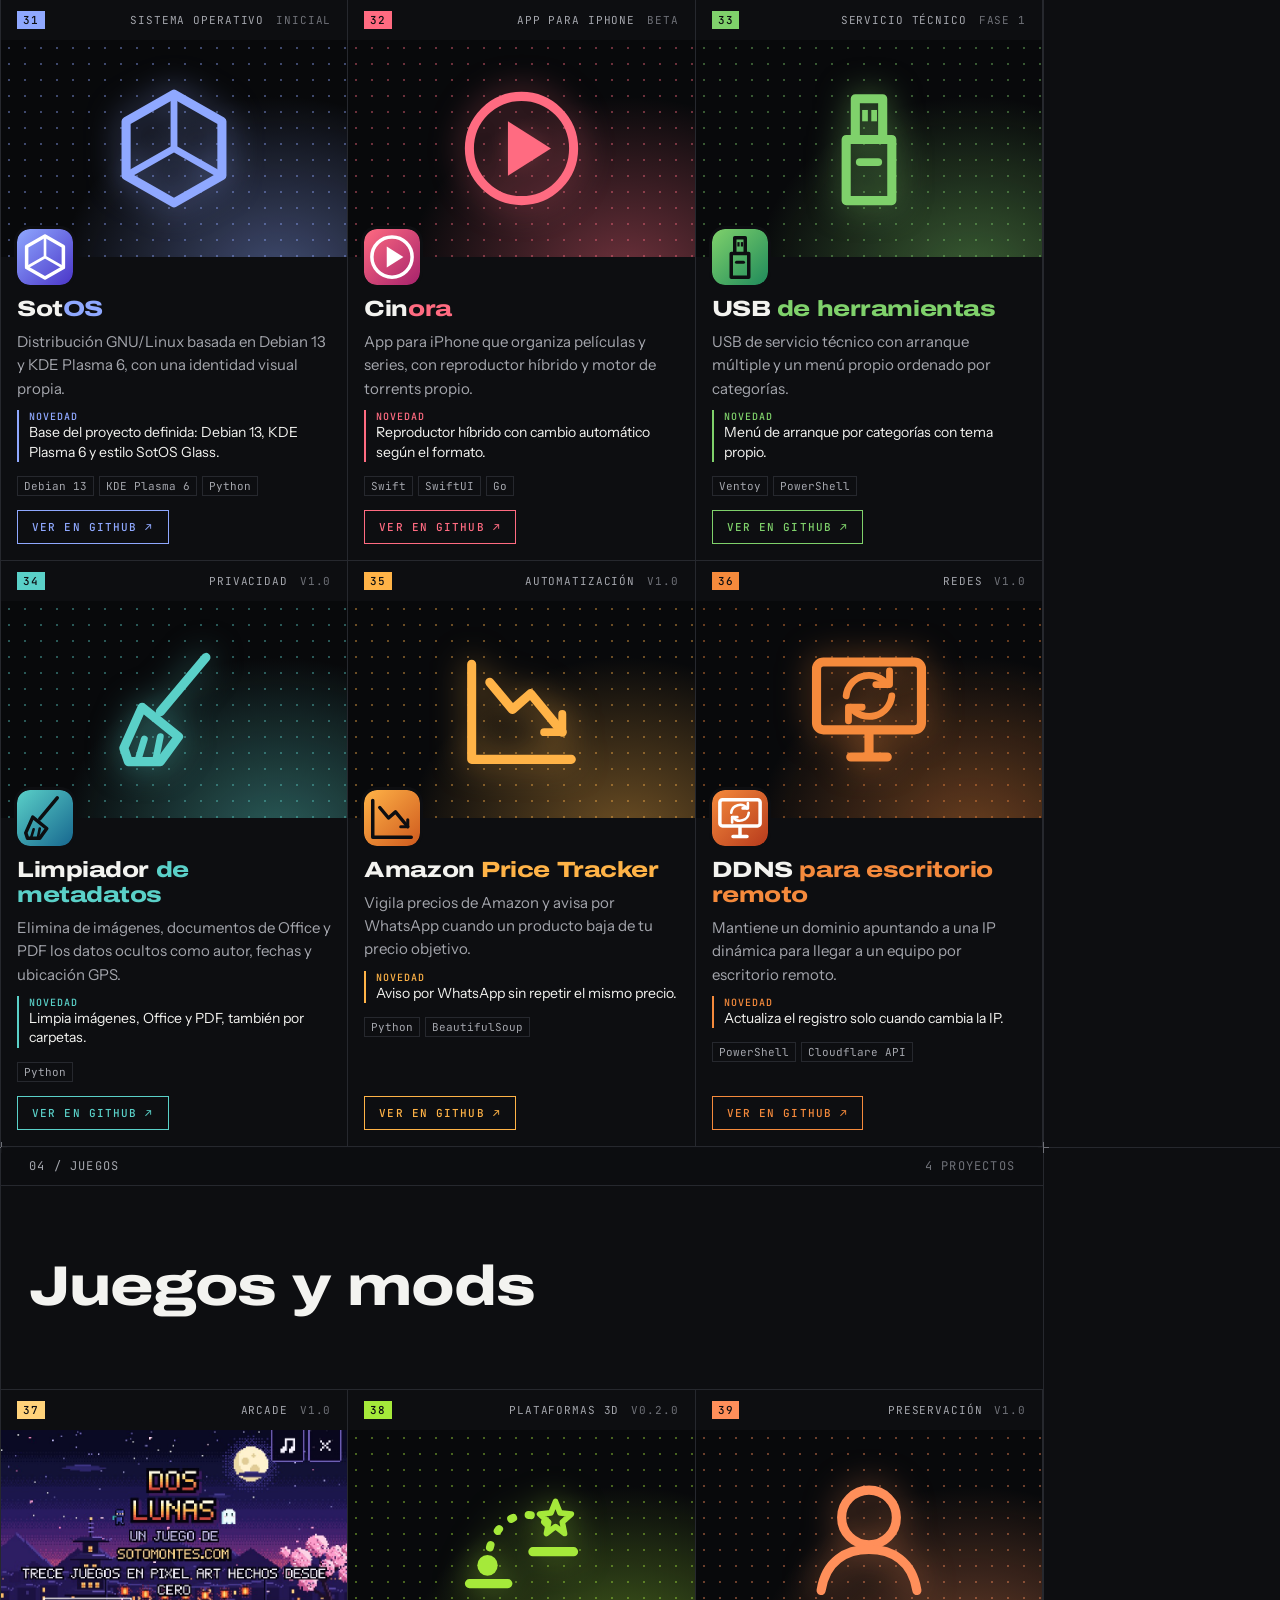
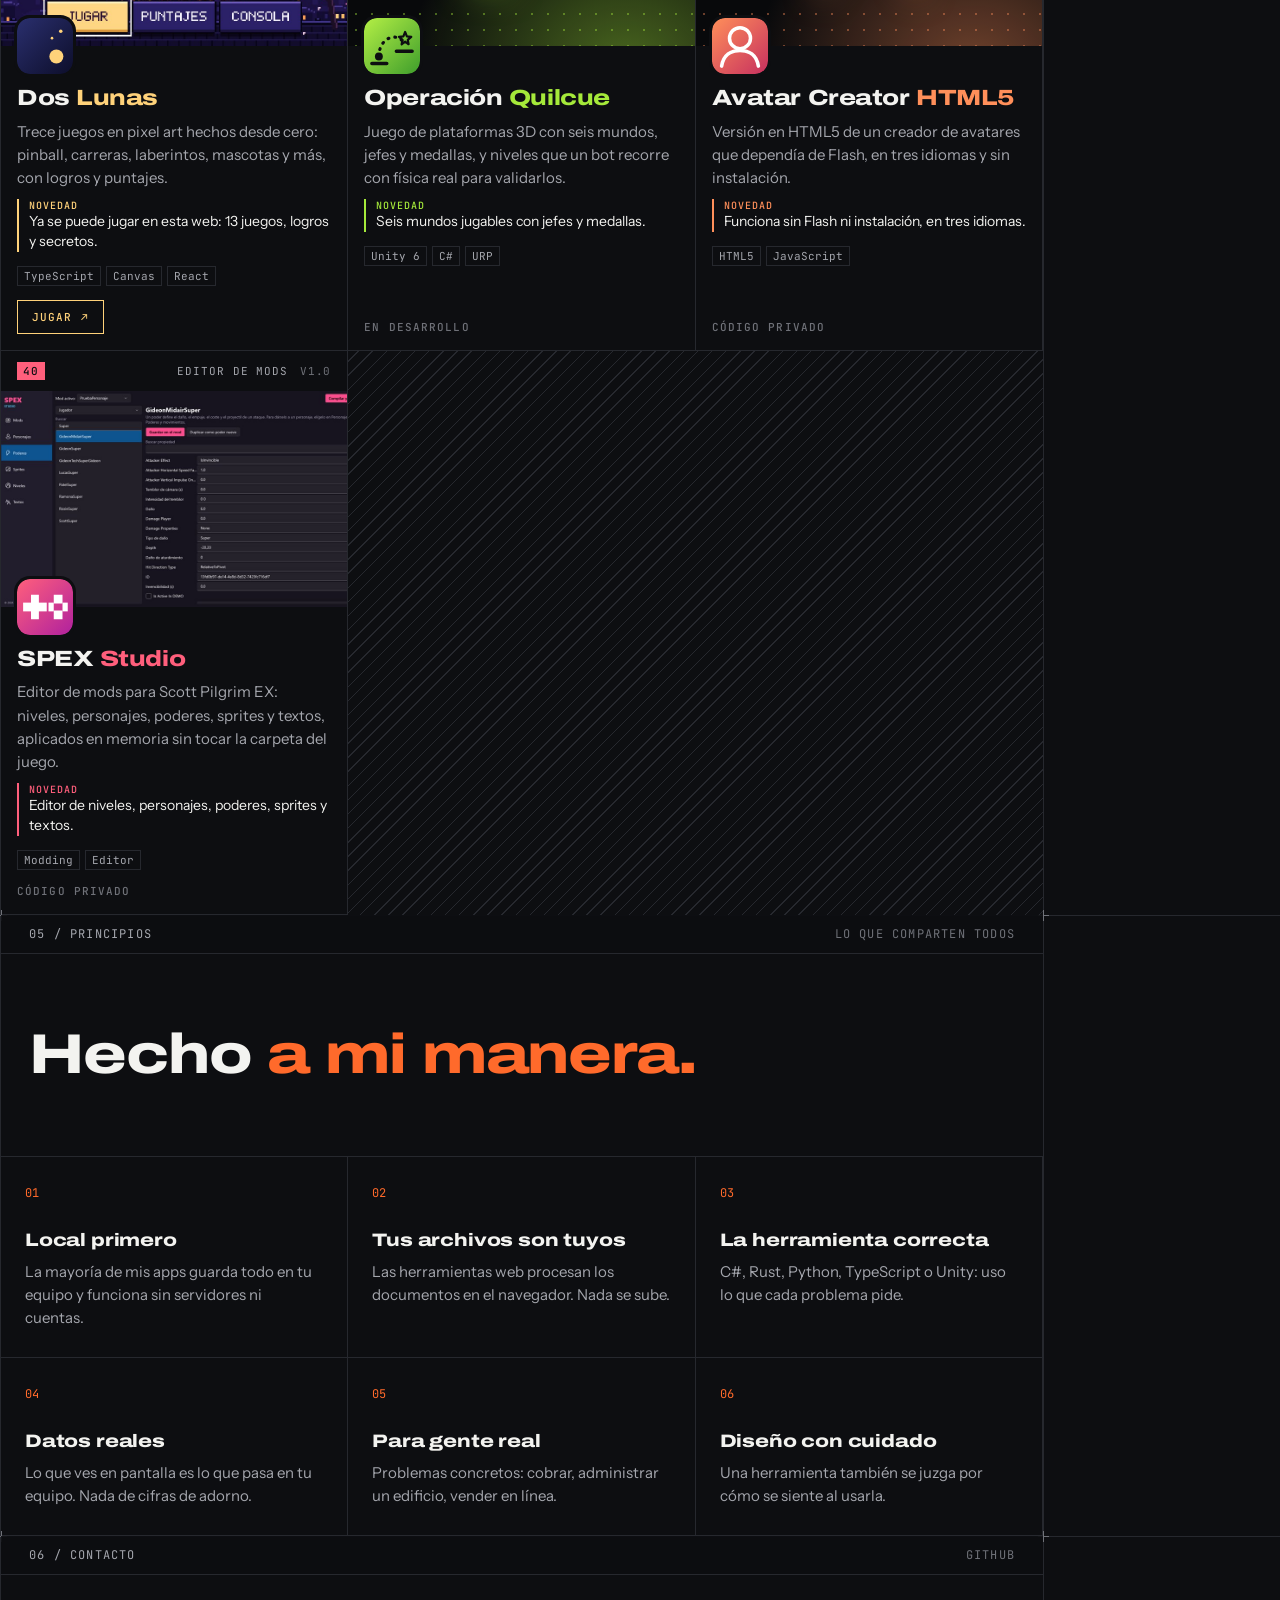
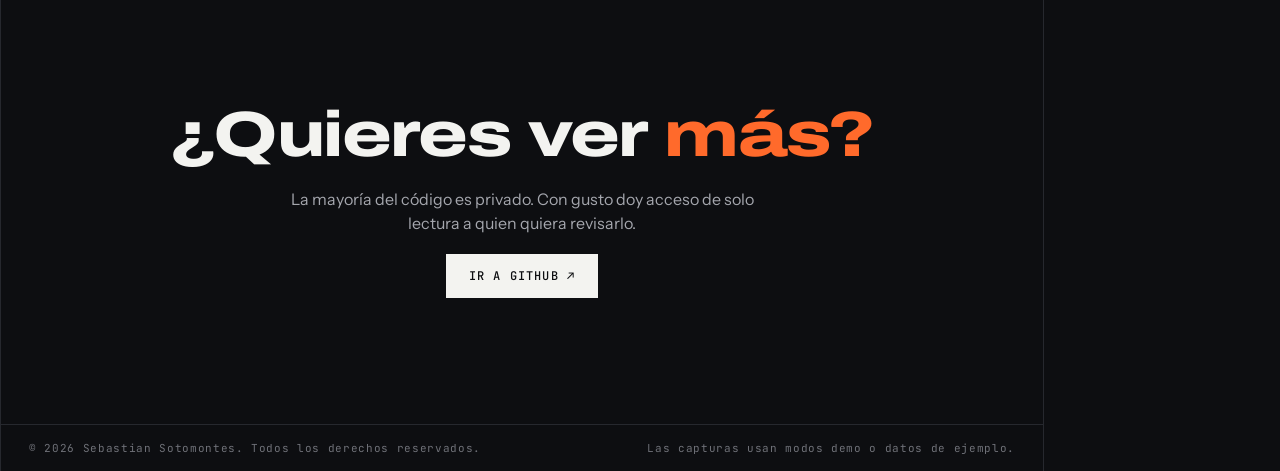
==== commit c83ee064: "Web completa: botones de GitHub activos y Dos Lunas" ====
--- a/index.html
+++ b/index.html
@@ -70,7 +70,7 @@
       <div class="orbit-move">
         <div class="ring ring-1"><svg viewBox="0 0 200 200"><circle class="ring-ticks" cx="100" cy="100" r="99"/><circle class="ring-arc" cx="100" cy="100" r="99" style="stroke:#f0555a" pathLength="360"/></svg><span class="planet" style="--t:0deg;--c:#f0555a"><img src="assets/icons/soto-player.png" alt="" width="128" height="128"></span><span class="planet" style="--t:72deg;--c:#22c58b"><img src="assets/icons/veloxdm.png" alt="" width="128" height="128"></span><span class="planet" style="--t:144deg;--c:#ec4fa6"><img src="assets/icons/pdf-studio.svg" alt="" width="128" height="128"></span><span class="planet" style="--t:216deg;--c:#5b96ff"><img src="assets/icons/omnicare.svg" alt="" width="128" height="128"></span><span class="planet" style="--t:288deg;--c:#f2a81d"><img src="assets/icons/mercado-manager.svg" alt="" width="128" height="128"></span></div>
         <div class="ring ring-2"><svg viewBox="0 0 200 200"><circle class="ring-ticks" cx="100" cy="100" r="99"/><circle class="ring-arc" cx="100" cy="100" r="99" style="stroke:#a07bff" pathLength="360"/></svg><span class="planet" style="--t:24deg;--c:#a07bff"><img src="assets/icons/copropiedades.png" alt="" width="128" height="128"></span><span class="planet" style="--t:84deg;--c:#7b93ff"><img src="assets/icons/ecmenux.png" alt="" width="128" height="128"></span><span class="planet" style="--t:144deg;--c:#c06ff5"><img src="assets/icons/livepaper.png" alt="" width="128" height="128"></span><span class="planet" style="--t:204deg;--c:#2fb7d6"><img src="assets/icons/siglonav.png" alt="" width="128" height="128"></span><span class="planet" style="--t:264deg;--c:#f59e0b"><img src="assets/icons/enterprise-sso.svg" alt="" width="128" height="128"></span><span class="planet" style="--t:324deg;--c:#2fd17a"><img src="assets/icons/comanda.svg" alt="" width="128" height="128"></span></div>
-        <div class="ring ring-3"><svg viewBox="0 0 200 200"><circle class="ring-ticks" cx="100" cy="100" r="99"/><circle class="ring-arc" cx="100" cy="100" r="99" style="stroke:#f5b92a" pathLength="360"/></svg><span class="planet" style="--t:48deg;--c:#f5b92a"><img src="assets/icons/crm-personal.svg" alt="" width="128" height="128"></span><span class="planet" style="--t:99deg;--c:#dcb873"><img src="assets/icons/epic-intelligence.svg" alt="" width="128" height="128"></span><span class="planet" style="--t:151deg;--c:#2dd4bf"><img src="assets/icons/editor-pdf.svg" alt="" width="128" height="128"></span><span class="planet" style="--t:202deg;--c:#4cc08f"><img src="assets/icons/cuentas-de-cobro.svg" alt="" width="128" height="128"></span><span class="planet" style="--t:254deg;--c:#4ba6ff"><img src="assets/icons/generador-plantillas.svg" alt="" width="128" height="128"></span><span class="planet" style="--t:305deg;--c:#a5e93a"><img src="assets/icons/operacion-quilcue.svg" alt="" width="128" height="128"></span><span class="planet" style="--t:357deg;--c:#ff8f5a"><img src="assets/icons/avatar-creator.svg" alt="" width="128" height="128"></span></div>
+        <div class="ring ring-3"><svg viewBox="0 0 200 200"><circle class="ring-ticks" cx="100" cy="100" r="99"/><circle class="ring-arc" cx="100" cy="100" r="99" style="stroke:#f5b92a" pathLength="360"/></svg><span class="planet" style="--t:48deg;--c:#f5b92a"><img src="assets/icons/crm-personal.svg" alt="" width="128" height="128"></span><span class="planet" style="--t:99deg;--c:#dcb873"><img src="assets/icons/epic-intelligence.svg" alt="" width="128" height="128"></span><span class="planet" style="--t:151deg;--c:#2dd4bf"><img src="assets/icons/editor-pdf.svg" alt="" width="128" height="128"></span><span class="planet" style="--t:202deg;--c:#4cc08f"><img src="assets/icons/cuentas-de-cobro.svg" alt="" width="128" height="128"></span><span class="planet" style="--t:254deg;--c:#4ba6ff"><img src="assets/icons/generador-plantillas.svg" alt="" width="128" height="128"></span><span class="planet" style="--t:305deg;--c:#ffd27a"><img src="assets/icons/dos-lunas.svg" alt="" width="128" height="128"></span><span class="planet" style="--t:357deg;--c:#a5e93a"><img src="assets/icons/operacion-quilcue.svg" alt="" width="128" height="128"></span></div>
       </div>
     </div>
     <div class="hero-center">
@@ -79,7 +79,7 @@
       <p class="hero-sub rv">Software que corre en tu equipo.</p>
       <p class="hero-text rv">Creo aplicaciones de escritorio, web, sistemas y juegos. Me gustan las que funcionan sin servidores ni cuentas, bien diseñadas y pensadas para gente real.</p>
       <div class="actions rv">
-        <a class="btn btn-solid" href="#escritorio">Ver los 39 proyectos</a>
+        <a class="btn btn-solid" href="#escritorio">Ver los 40 proyectos</a>
         <a class="btn" href="https://github.com/Softsoto" rel="noopener">GitHub ↗</a>
       </div>
     </div>
@@ -484,7 +484,7 @@
               <p>App para iPhone que organiza películas y series, con reproductor híbrido y motor de torrents propio.</p>
               <p class="latest"><b>Novedad</b> Reproductor híbrido con cambio automático según el formato.</p>
               <ul class="tags"><li>Swift</li><li>SwiftUI</li><li>Go</li></ul>
-              <span class="more more-off">Próximamente en GitHub</span>
+              <a class="gh" href="https://github.com/Softsoto/Cinora" rel="noopener">Ver en GitHub ↗</a>
             </div>
           </article>
           <article class="cell rv" id="usb-de-herramientas" style="--c:#7fd16b">
@@ -496,7 +496,7 @@
               <p>USB de servicio técnico con arranque múltiple y un menú propio ordenado por categorías.</p>
               <p class="latest"><b>Novedad</b> Menú de arranque por categorías con tema propio.</p>
               <ul class="tags"><li>Ventoy</li><li>PowerShell</li></ul>
-              <span class="more more-off">Próximamente en GitHub</span>
+              <a class="gh" href="https://github.com/Softsoto/UsbHerramientas" rel="noopener">Ver en GitHub ↗</a>
             </div>
           </article>
           <article class="cell rv" id="limpiador-de-metadatos" style="--c:#5ad0c8">
@@ -508,7 +508,7 @@
               <p>Elimina de imágenes, documentos de Office y PDF los datos ocultos como autor, fechas y ubicación GPS.</p>
               <p class="latest"><b>Novedad</b> Limpia imágenes, Office y PDF, también por carpetas.</p>
               <ul class="tags"><li>Python</li></ul>
-              <span class="more more-off">Próximamente en GitHub</span>
+              <a class="gh" href="https://github.com/Softsoto/LimpiadorMetadatos" rel="noopener">Ver en GitHub ↗</a>
             </div>
           </article>
           <article class="cell rv" id="amazon-price-tracker" style="--c:#ffb347">
@@ -520,7 +520,7 @@
               <p>Vigila precios de Amazon y avisa por WhatsApp cuando un producto baja de tu precio objetivo.</p>
               <p class="latest"><b>Novedad</b> Aviso por WhatsApp sin repetir el mismo precio.</p>
               <ul class="tags"><li>Python</li><li>BeautifulSoup</li></ul>
-              <span class="more more-off">Próximamente en GitHub</span>
+              <a class="gh" href="https://github.com/Softsoto/AmazonPriceTracker" rel="noopener">Ver en GitHub ↗</a>
             </div>
           </article>
           <article class="cell rv" id="ddns-para-escritorio-remoto" style="--c:#f58a3c">
@@ -532,17 +532,29 @@
               <p>Mantiene un dominio apuntando a una IP dinámica para llegar a un equipo por escritorio remoto.</p>
               <p class="latest"><b>Novedad</b> Actualiza el registro solo cuando cambia la IP.</p>
               <ul class="tags"><li>PowerShell</li><li>Cloudflare API</li></ul>
-              <span class="more more-off">Próximamente en GitHub</span>
+              <a class="gh" href="https://github.com/Softsoto/DdnsEscritorioRemoto" rel="noopener">Ver en GitHub ↗</a>
             </div>
           </article>
         </div>
       </section>
       <section class="sec" id="juegos" aria-labelledby="t-juegos">
-        <div class="sec-head"><span>04 / Juegos</span><span>3 proyectos</span></div>
+        <div class="sec-head"><span>04 / Juegos</span><span>4 proyectos</span></div>
         <h2 class="sec-title rv" id="t-juegos">Juegos y mods</h2>
         <div class="cells cells-three">
+          <article class="cell rv" id="dos-lunas" style="--c:#ffd27a">
+            <header class="cell-head"><span class="badge">37</span><span class="kind">Arcade</span><span class="ver">v1.0</span></header>
+            <div class="media"><img src="assets/img/dos-lunas.jpg" alt="Captura de Dos Lunas" width="800" height="500" loading="lazy" decoding="async"></div>
+            <div class="body">
+              <img class="ico" src="assets/icons/dos-lunas.svg" alt="" width="128" height="128" loading="lazy" decoding="async">
+              <h3>Dos <span class="tone">Lunas</span></h3>
+              <p>Trece juegos en pixel art hechos desde cero: pinball, carreras, laberintos, mascotas y más, con logros y puntajes.</p>
+              <p class="latest"><b>Novedad</b> Ya se puede jugar en esta web: 13 juegos, logros y secretos.</p>
+              <ul class="tags"><li>TypeScript</li><li>Canvas</li><li>React</li></ul>
+              <a class="gh" href="arcade/">Jugar ↗</a>
+            </div>
+          </article>
           <article class="cell rv" id="operacion-quilcue" style="--c:#a5e93a">
-            <header class="cell-head"><span class="badge">37</span><span class="kind">Plataformas 3D</span><span class="ver">v0.2.0</span></header>
+            <header class="cell-head"><span class="badge">38</span><span class="kind">Plataformas 3D</span><span class="ver">v0.2.0</span></header>
             <div class="media"><div class="gen" aria-hidden="true"><img src="assets/icons/operacion-quilcue-line.svg" alt="" width="200" height="200" loading="lazy"></div></div>
             <div class="body">
               <img class="ico" src="assets/icons/operacion-quilcue.svg" alt="" width="128" height="128" loading="lazy" decoding="async">
@@ -554,7 +566,7 @@
             </div>
           </article>
           <article class="cell rv" id="avatar-creator-html5" style="--c:#ff8f5a">
-            <header class="cell-head"><span class="badge">38</span><span class="kind">Preservación</span><span class="ver">v1.0</span></header>
+            <header class="cell-head"><span class="badge">39</span><span class="kind">Preservación</span><span class="ver">v1.0</span></header>
             <div class="media"><div class="gen" aria-hidden="true"><img src="assets/icons/avatar-creator-line.svg" alt="" width="200" height="200" loading="lazy"></div></div>
             <div class="body">
               <img class="ico" src="assets/icons/avatar-creator.svg" alt="" width="128" height="128" loading="lazy" decoding="async">
@@ -566,7 +578,7 @@
             </div>
           </article>
           <article class="cell rv" id="spex-studio" style="--c:#ff5f7c">
-            <header class="cell-head"><span class="badge">39</span><span class="kind">Editor de mods</span><span class="ver">v1.0</span></header>
+            <header class="cell-head"><span class="badge">40</span><span class="kind">Editor de mods</span><span class="ver">v1.0</span></header>
             <div class="media"><img src="assets/img/spex-studio.jpg" alt="Captura de SPEX Studio" width="800" height="500" loading="lazy" decoding="async"></div>
             <div class="body">
               <img class="ico" src="assets/icons/spex-studio.svg" alt="" width="128" height="128" loading="lazy" decoding="async">
@@ -603,7 +615,7 @@
       </section>
 
       <footer class="foot">
-        <span>© 2026 Sebastian Sotomontes. Todos los derechos reservados.</span>
+        <span class="secret-door">© 2026 Sebastian Sotomontes. Todos los derechos reservados.</span>
         <span>Las capturas usan modos demo o datos de ejemplo.</span>
       </footer>
     </main>
--- a/assets/styles.css
+++ b/assets/styles.css
@@ -483,6 +483,7 @@
   letter-spacing: -.025em;
 }
 .closing-body p { max-width: 32em; color: var(--muted); }
+.secret-door { cursor: default; user-select: none; -webkit-user-select: none; touch-action: manipulation; }
 .foot {
   position: relative;
   display: flex;
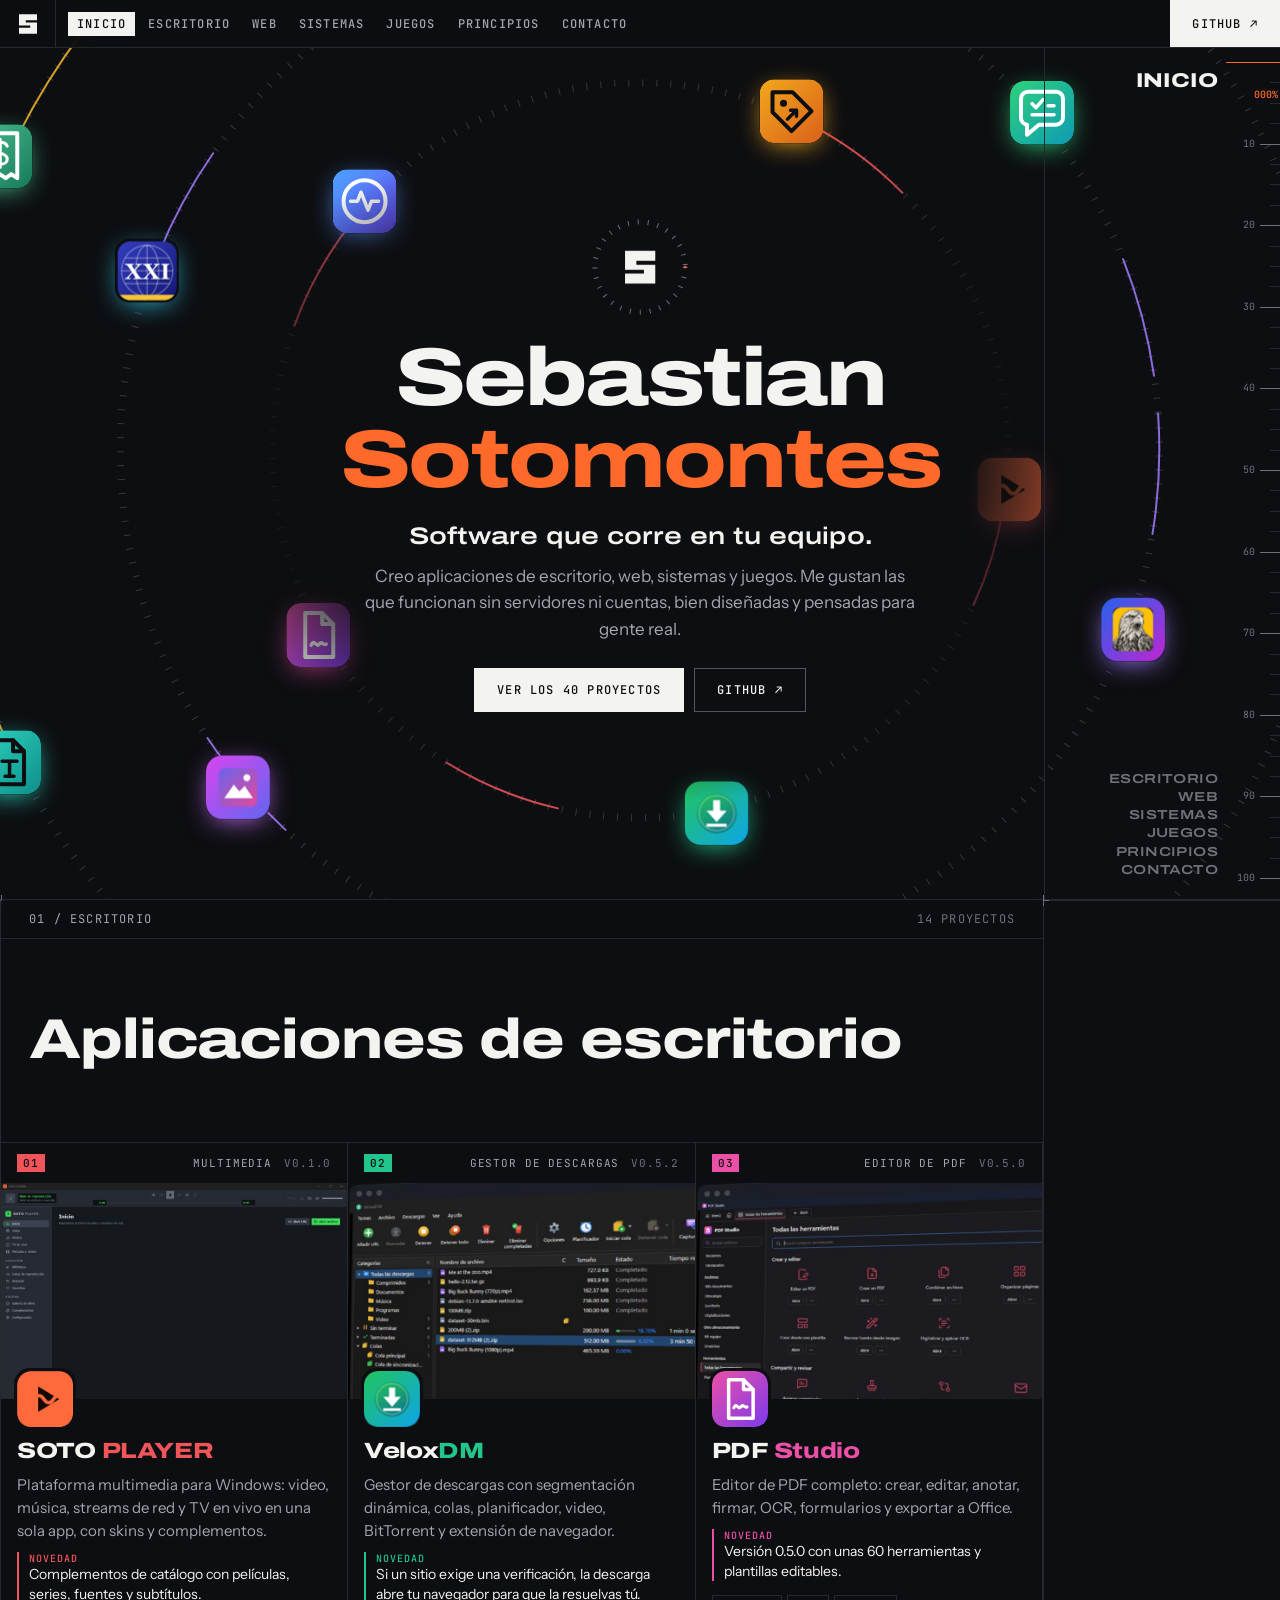
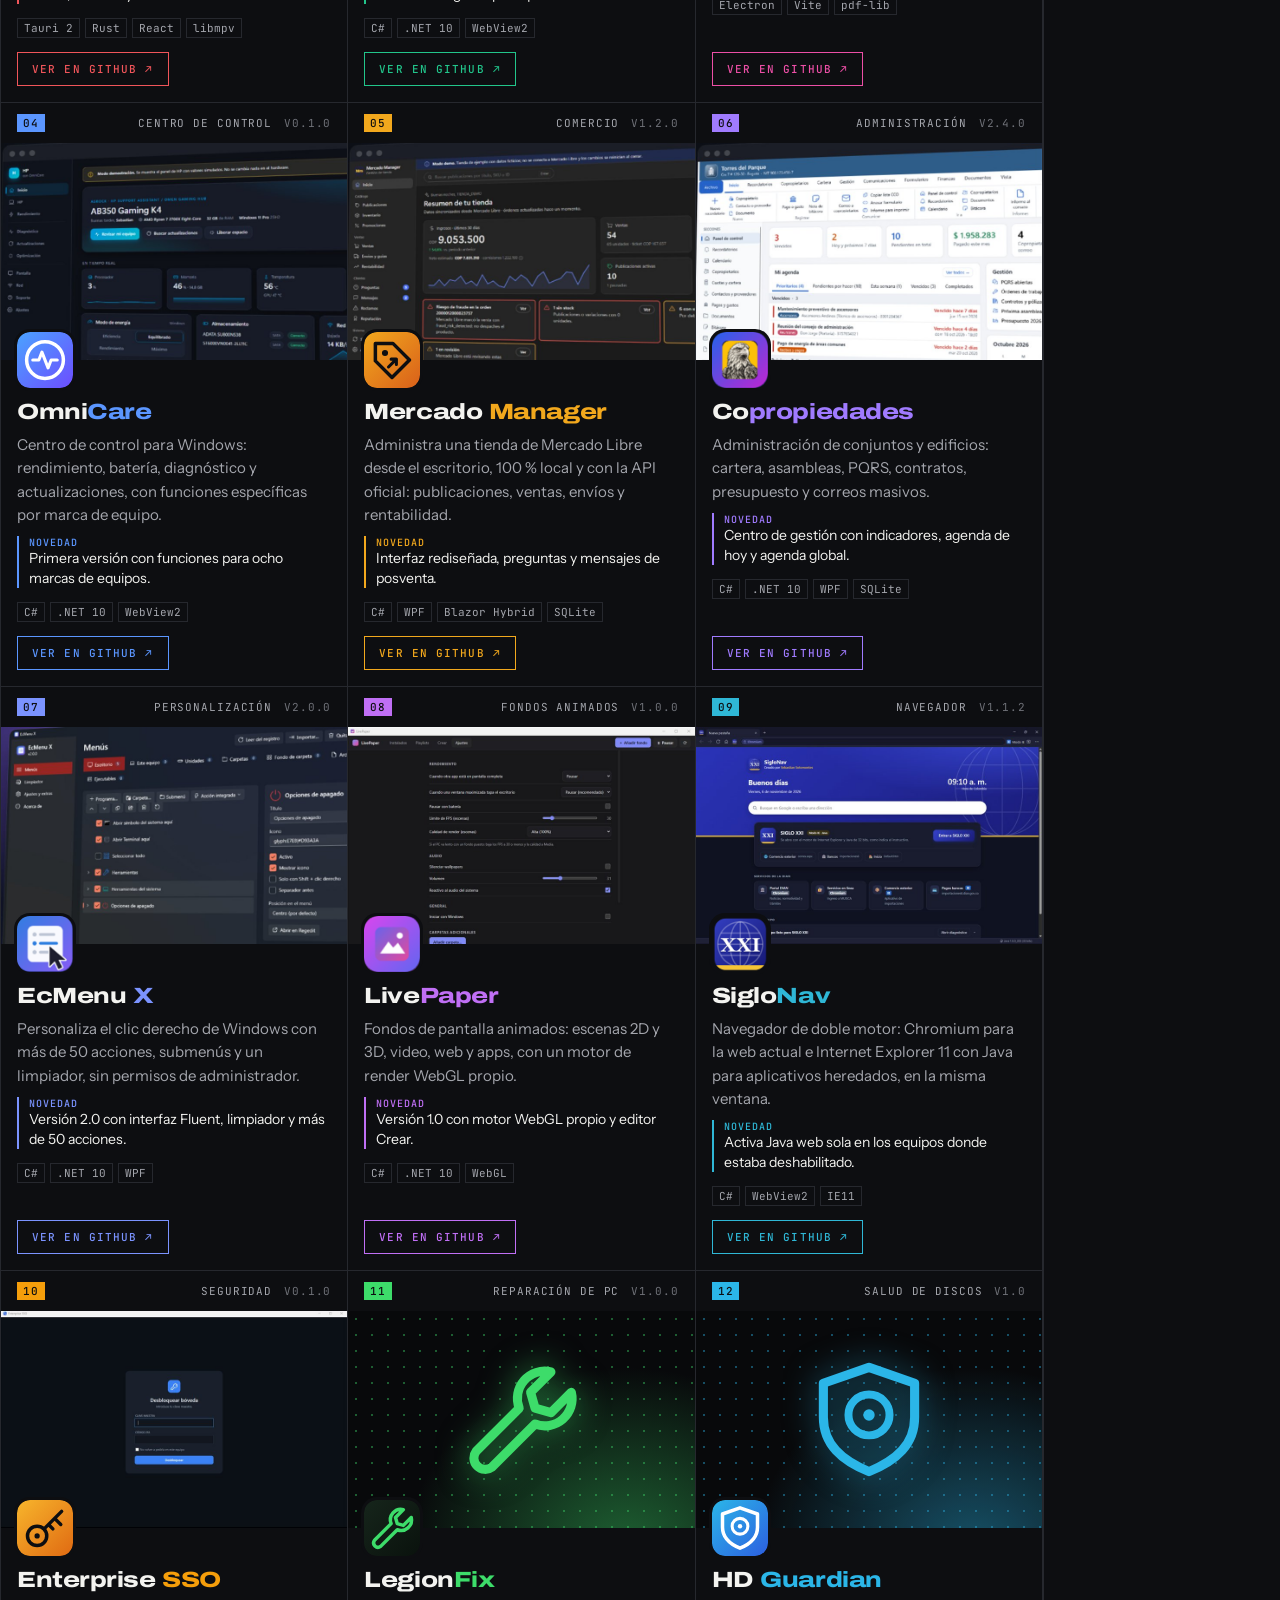
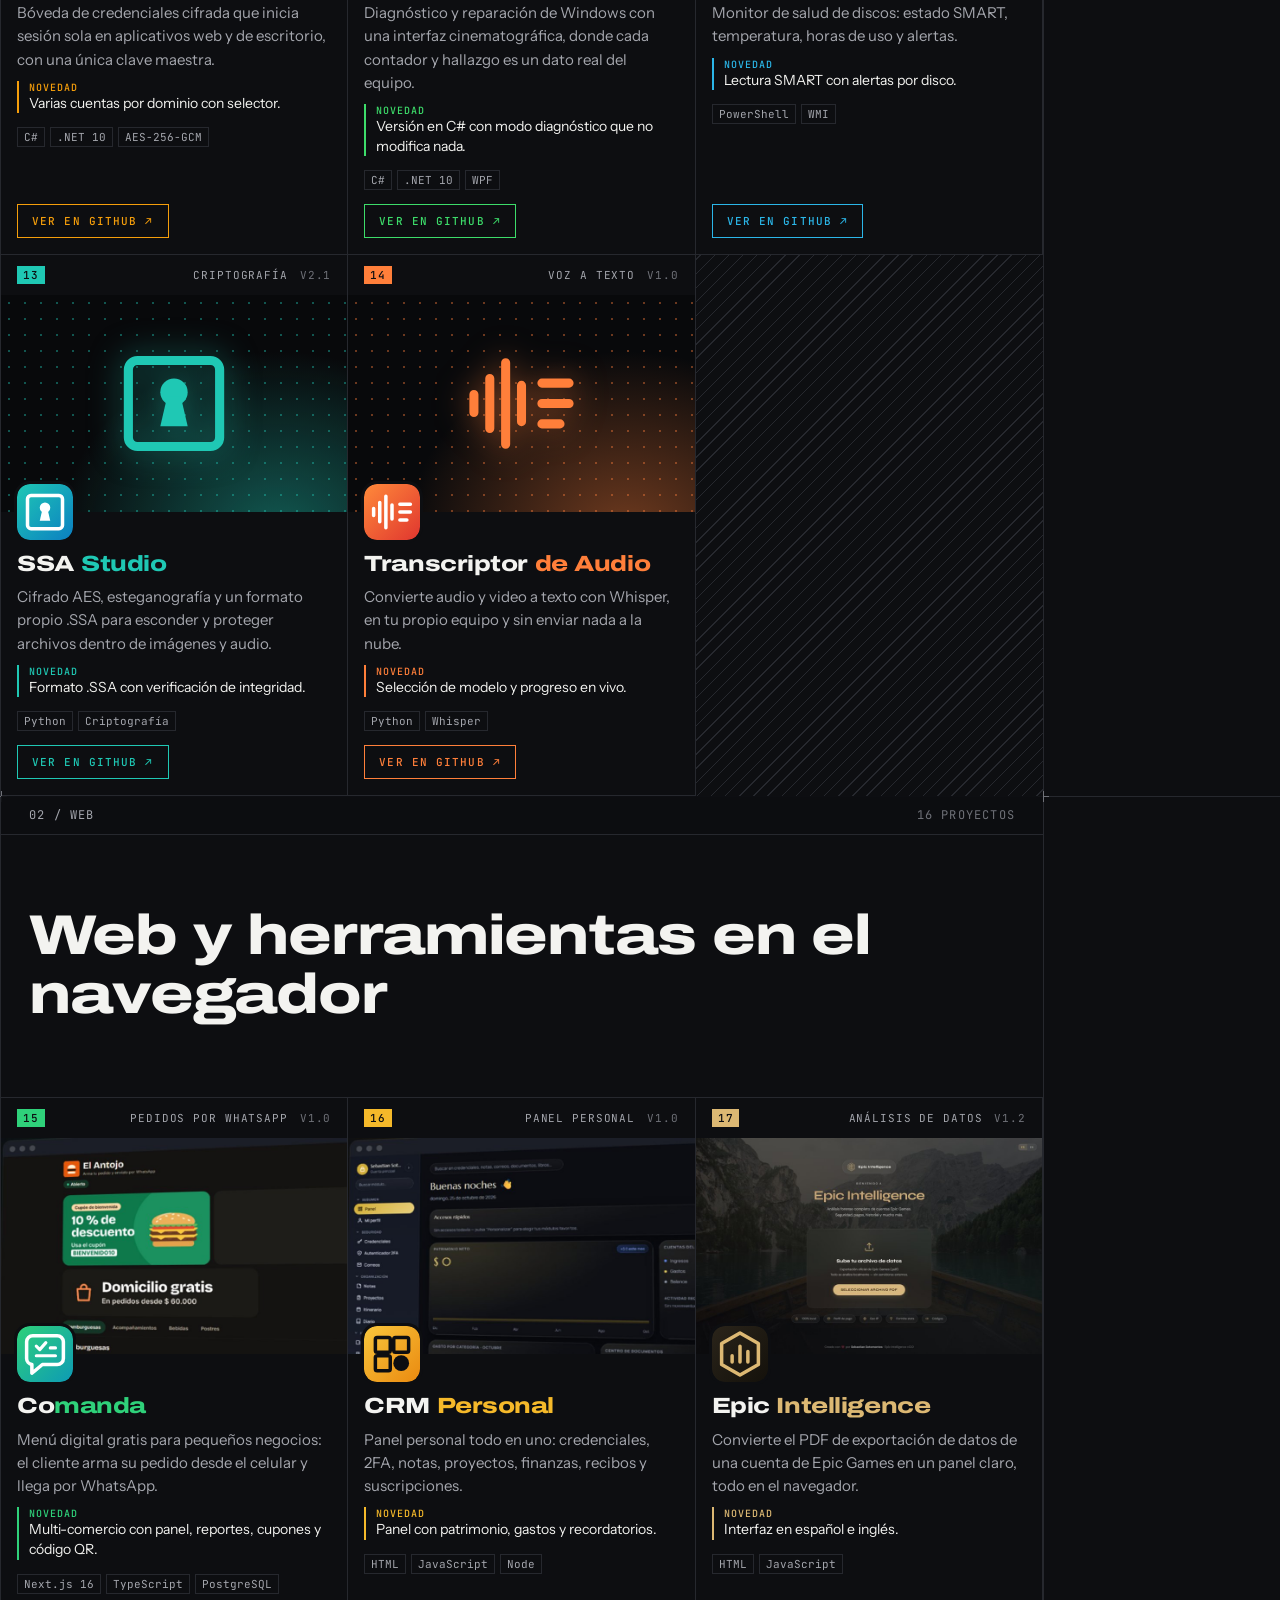
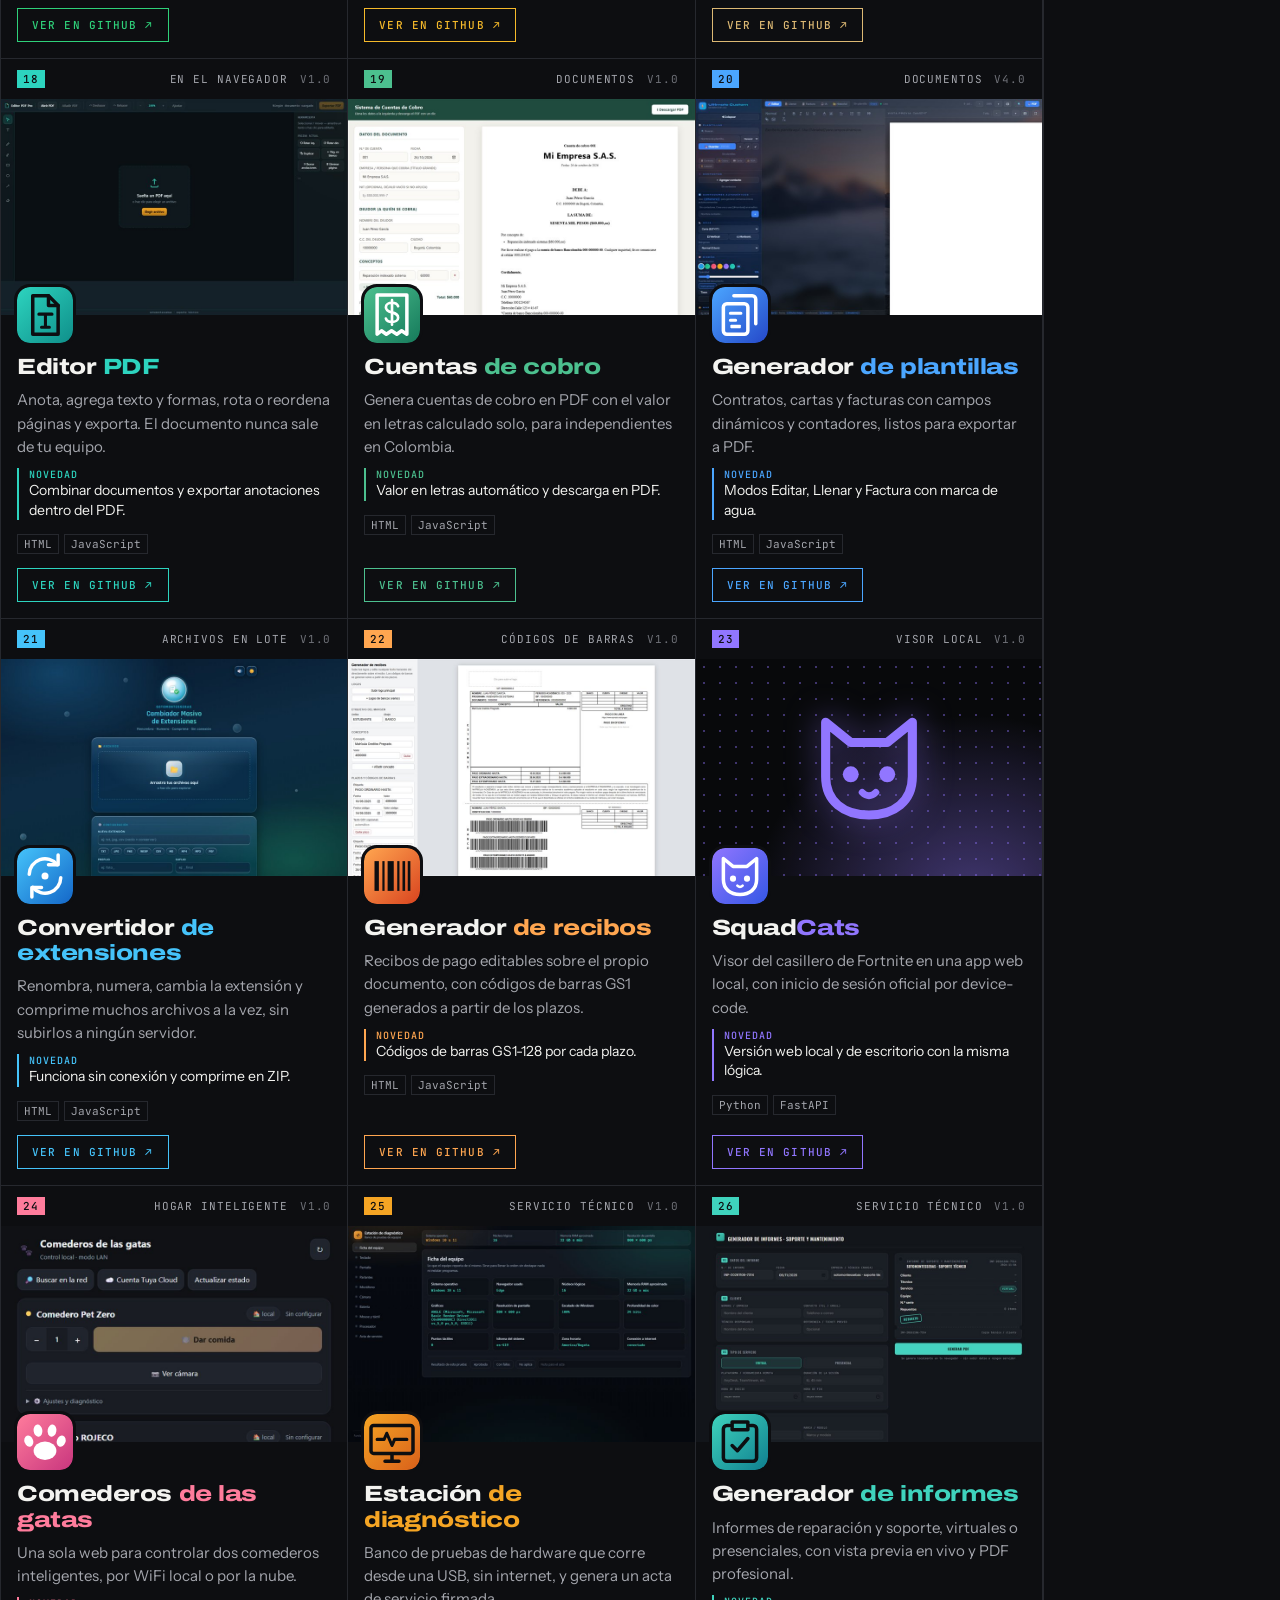
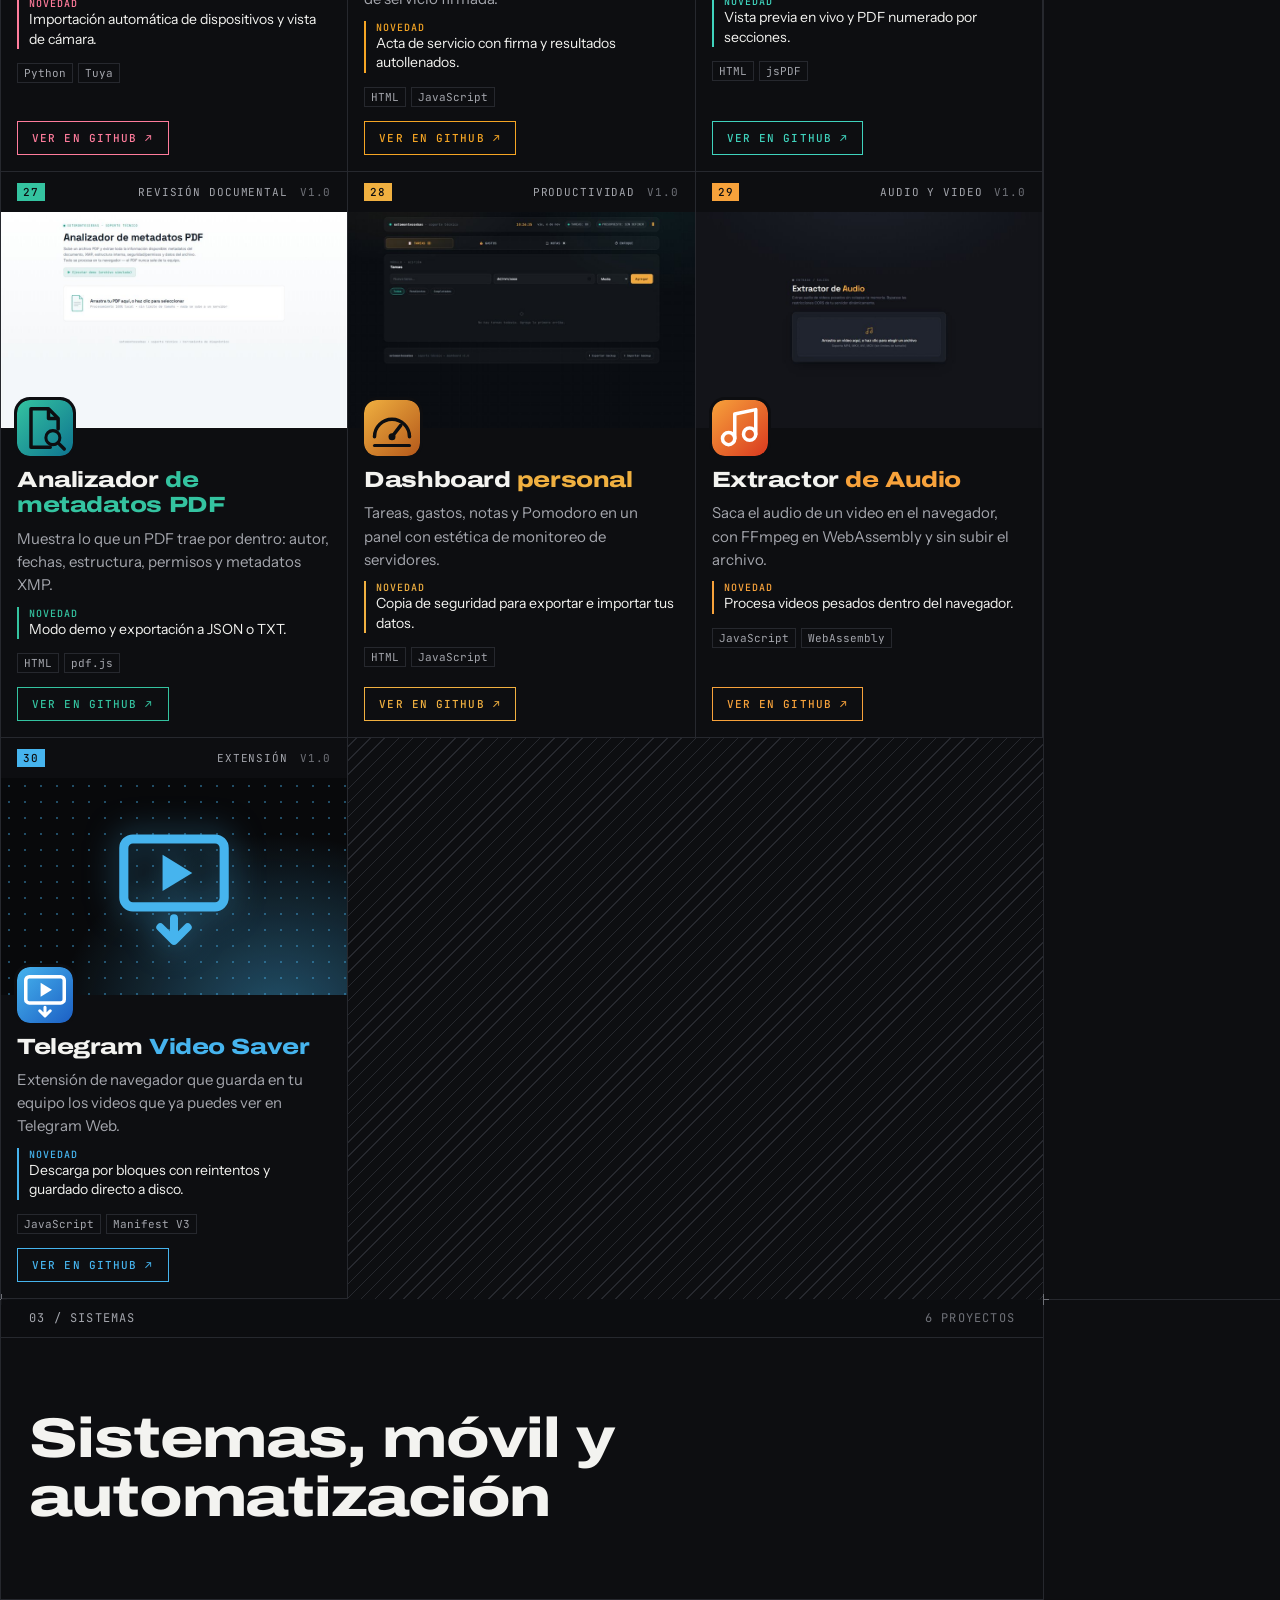
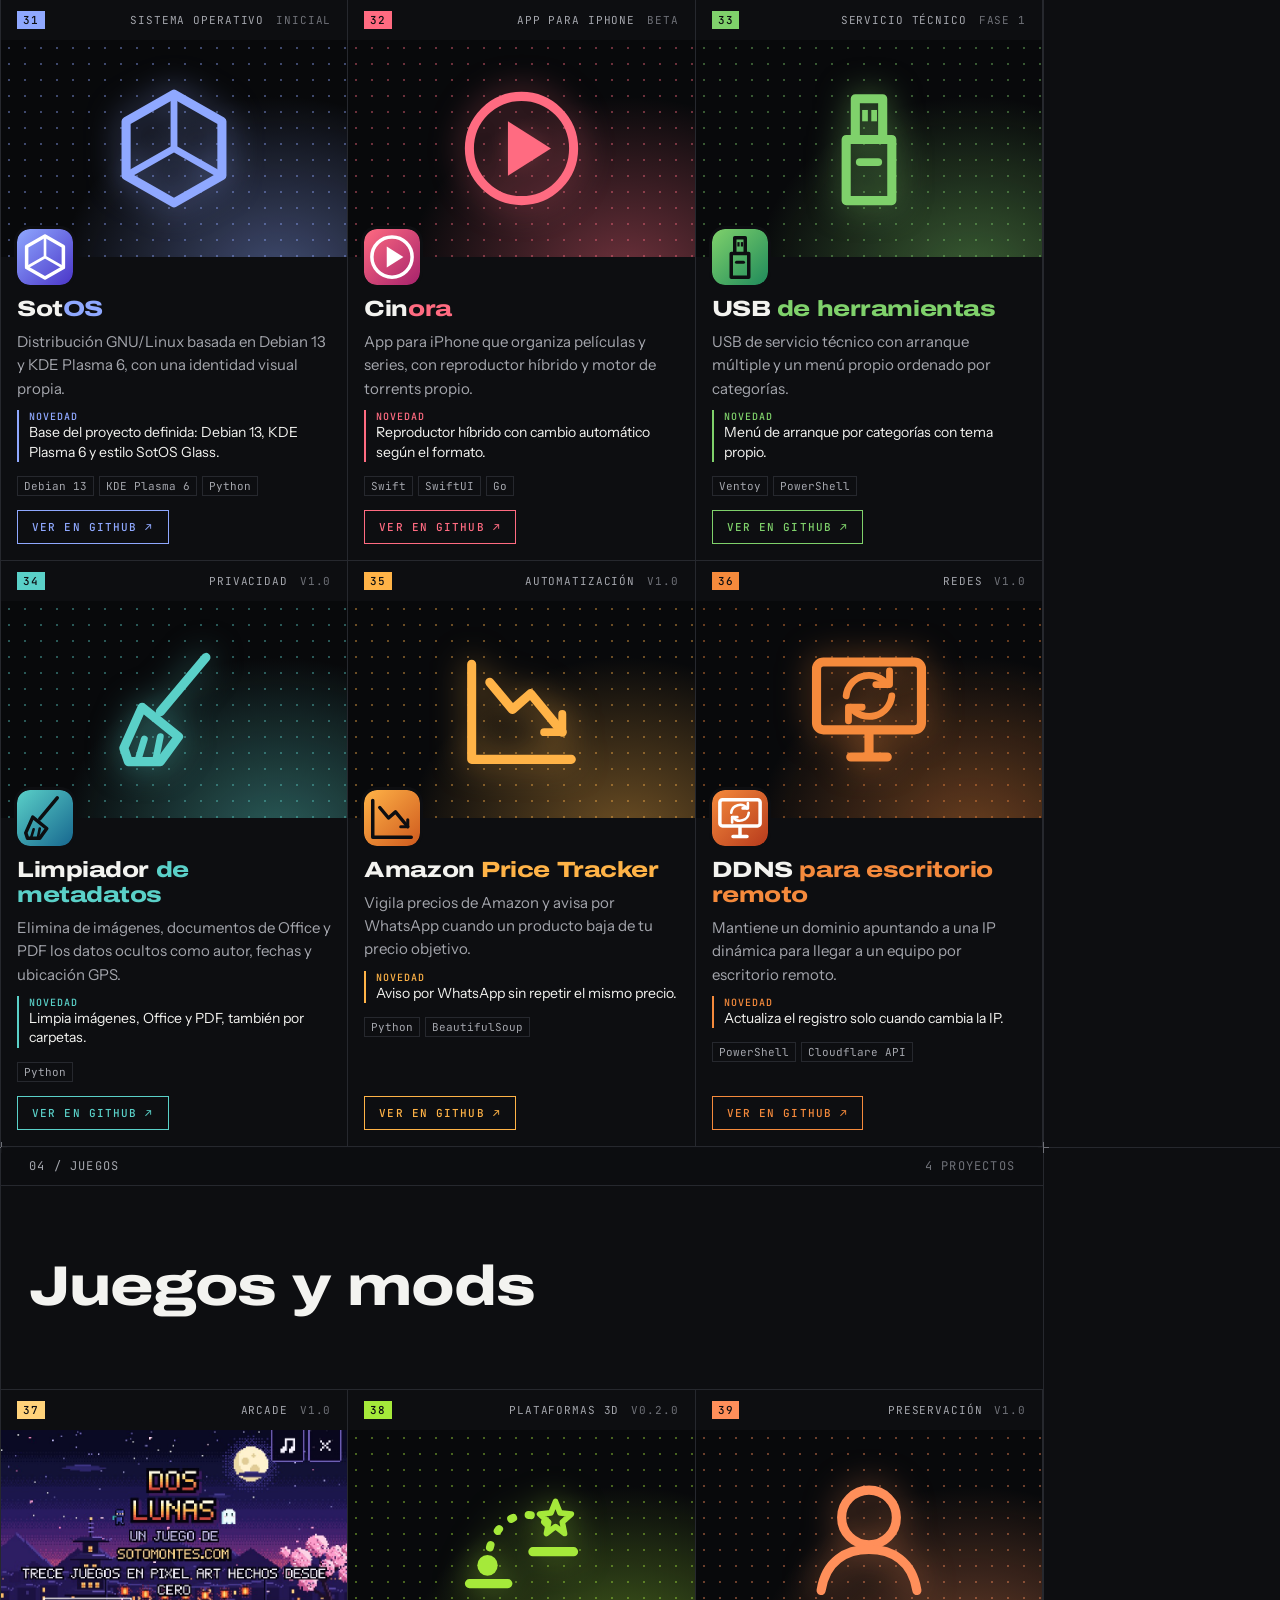
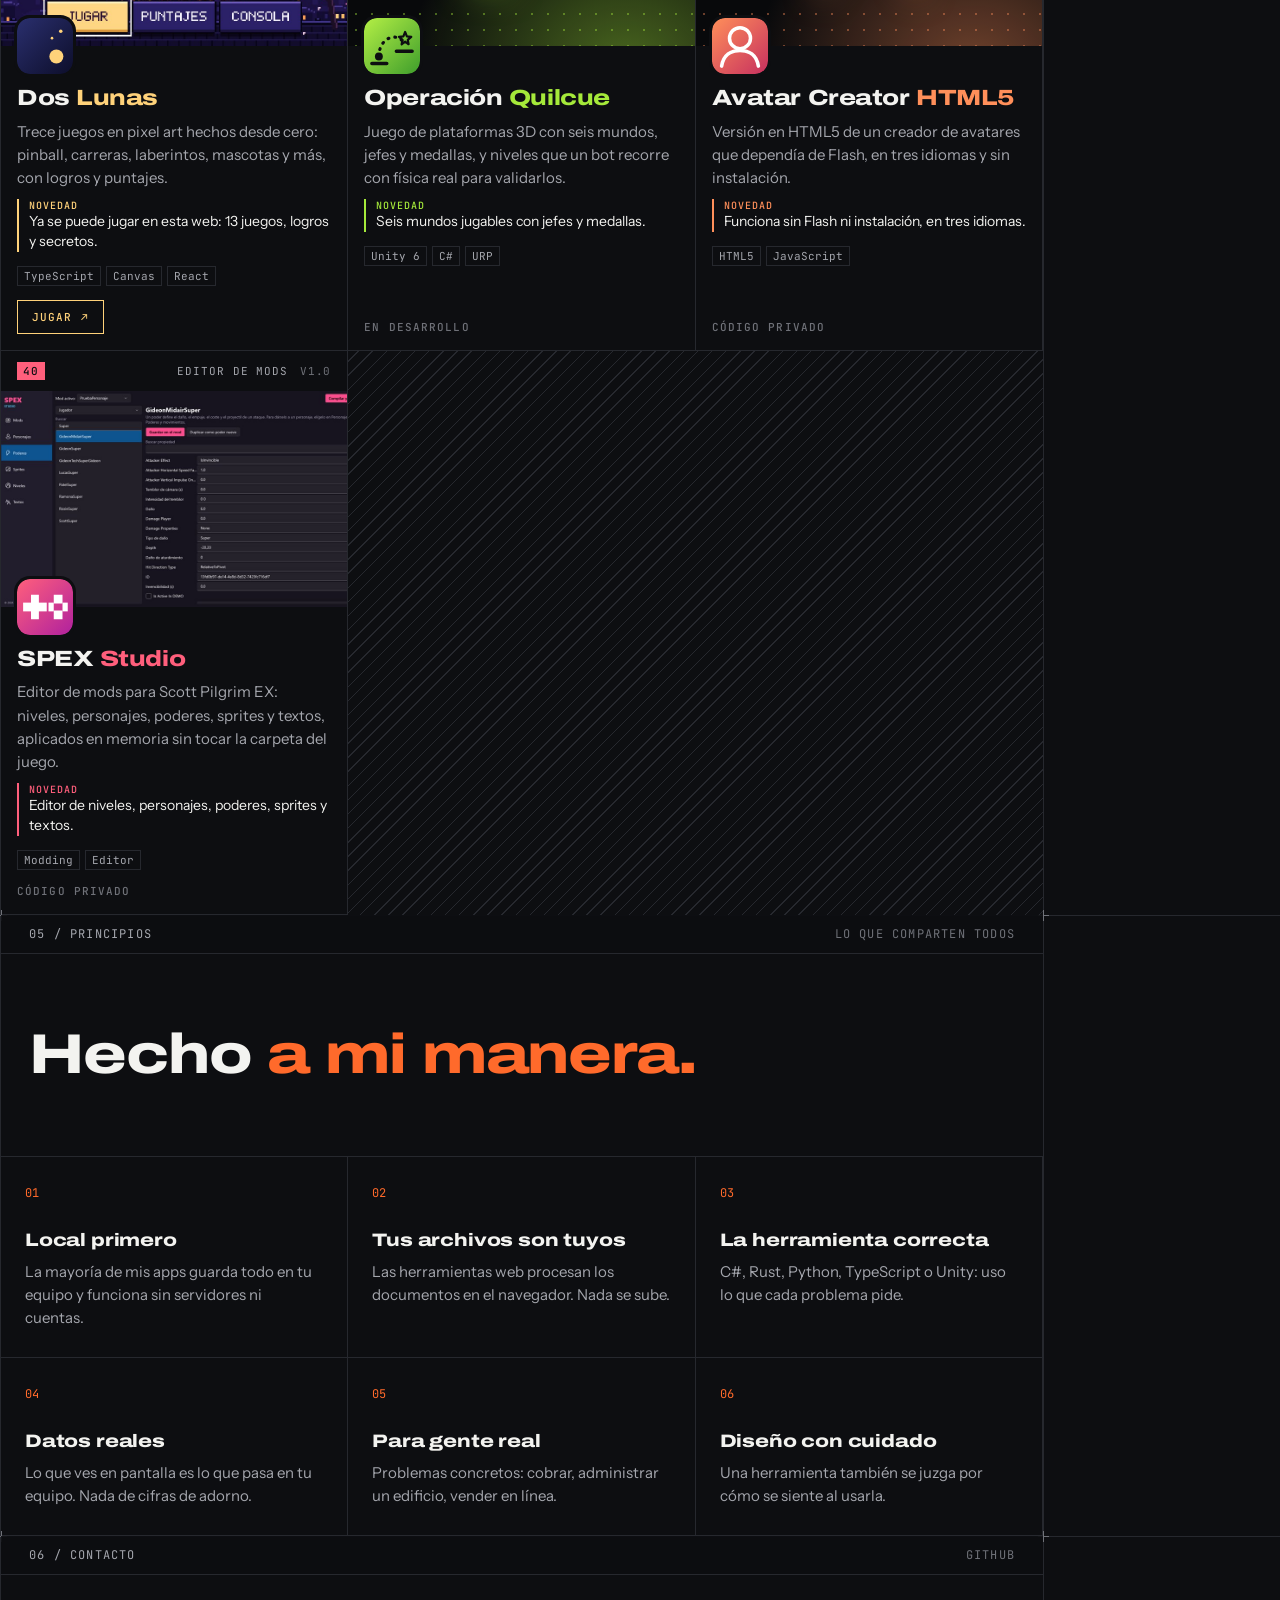
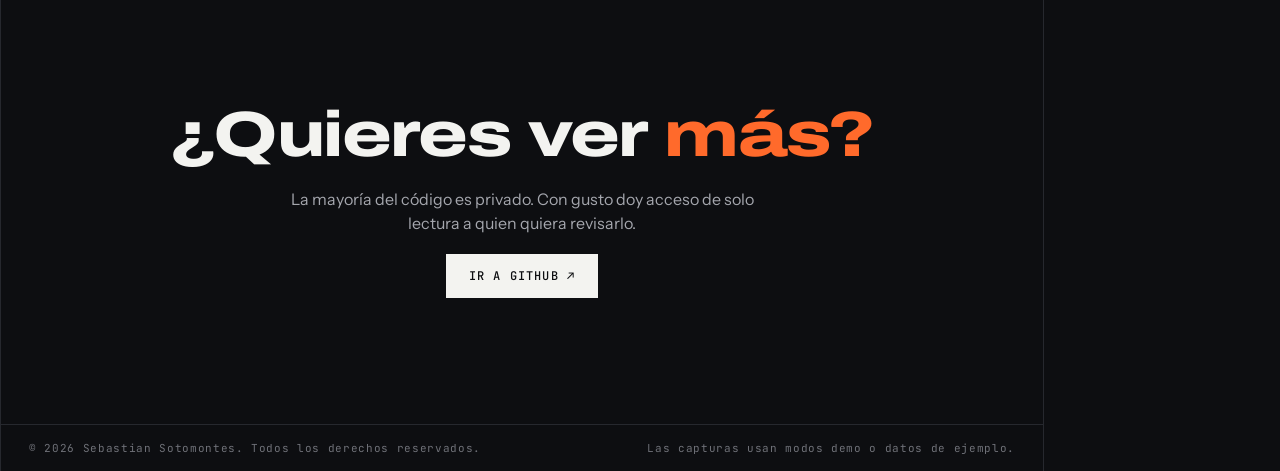
==== commit 6d6e1b98: "VeloxDM 0.5.2 en la web" ====
--- a/index.html
+++ b/index.html
@@ -104,7 +104,7 @@
             </div>
           </article>
           <article class="cell rv" id="veloxdm" style="--c:#22c58b">
-            <header class="cell-head"><span class="badge">02</span><span class="kind">Gestor de descargas</span><span class="ver">v0.4.1</span></header>
+            <header class="cell-head"><span class="badge">02</span><span class="kind">Gestor de descargas</span><span class="ver">v0.5.2</span></header>
             <div class="media"><img src="assets/img/veloxdm.jpg" alt="Captura de VeloxDM" width="800" height="500" loading="lazy" decoding="async"></div>
             <div class="body">
               <img class="ico" src="assets/icons/veloxdm.png" alt="" width="128" height="128" loading="lazy" decoding="async">
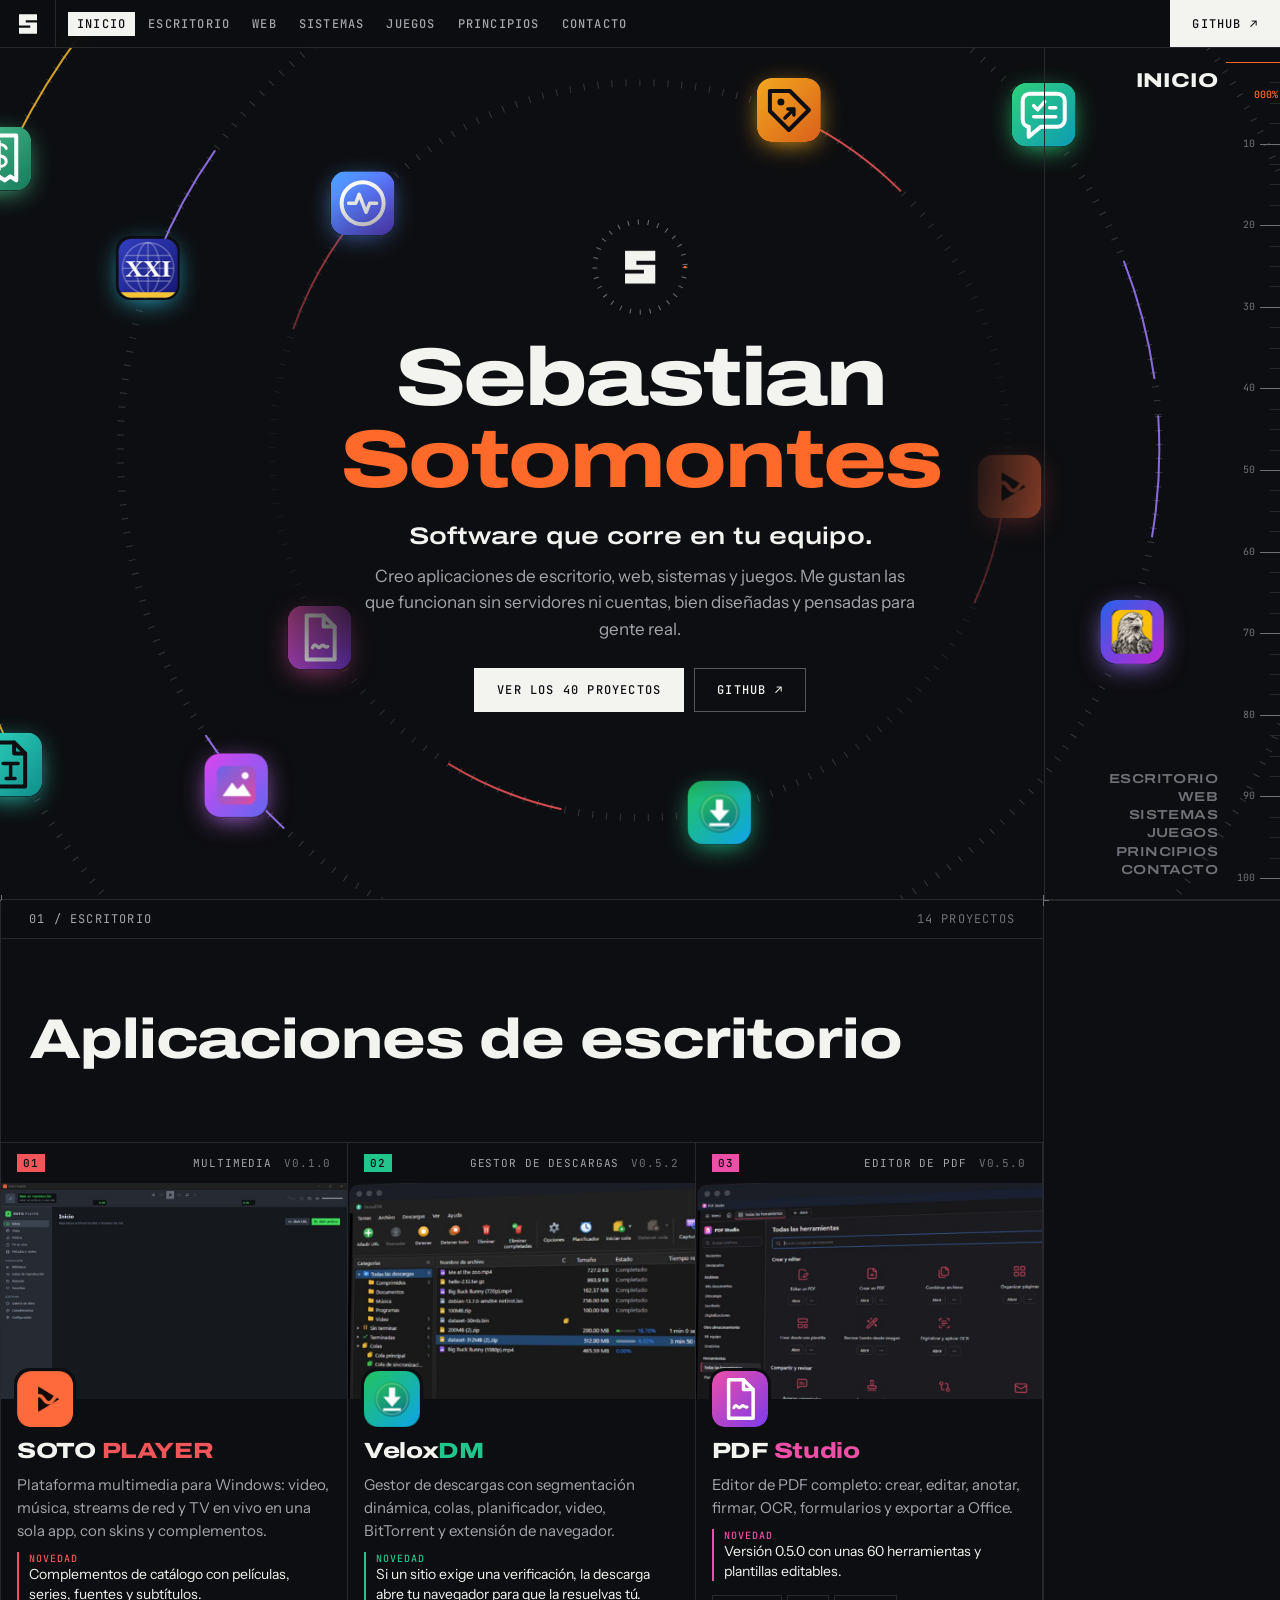
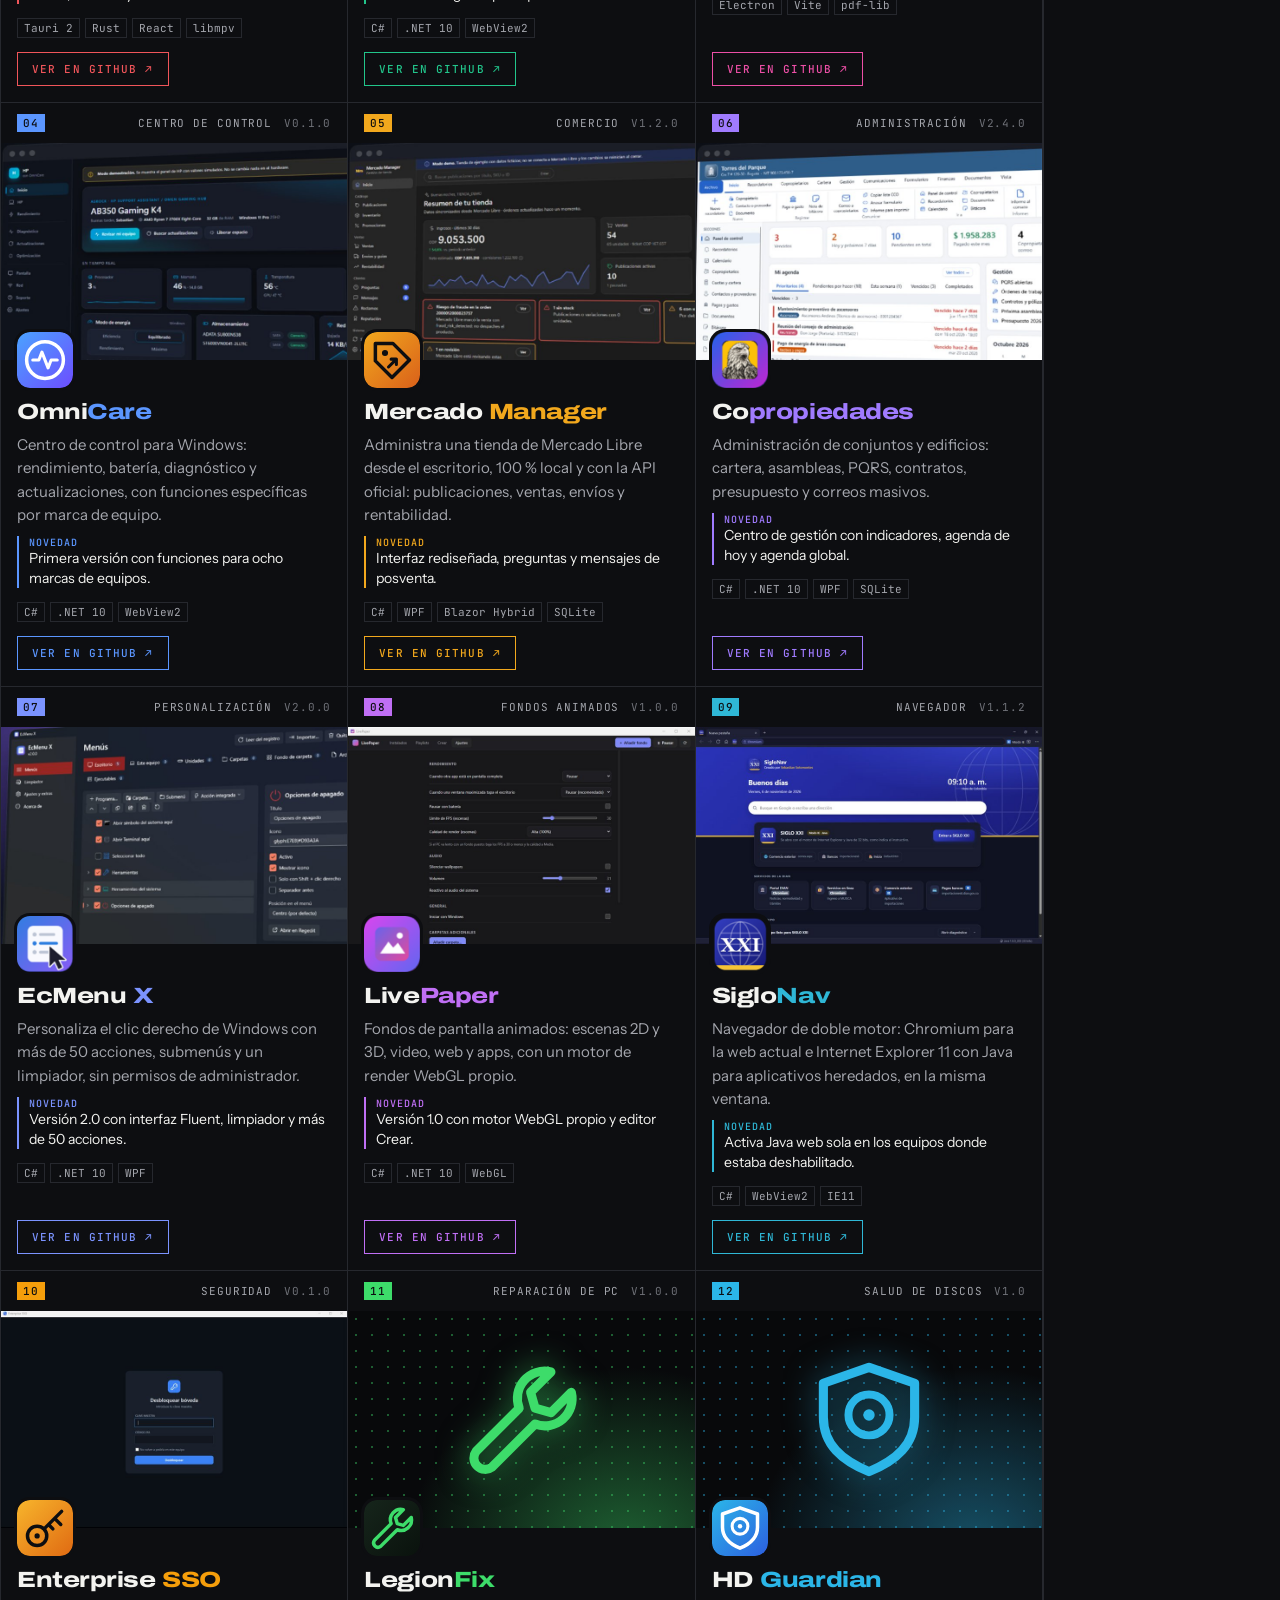
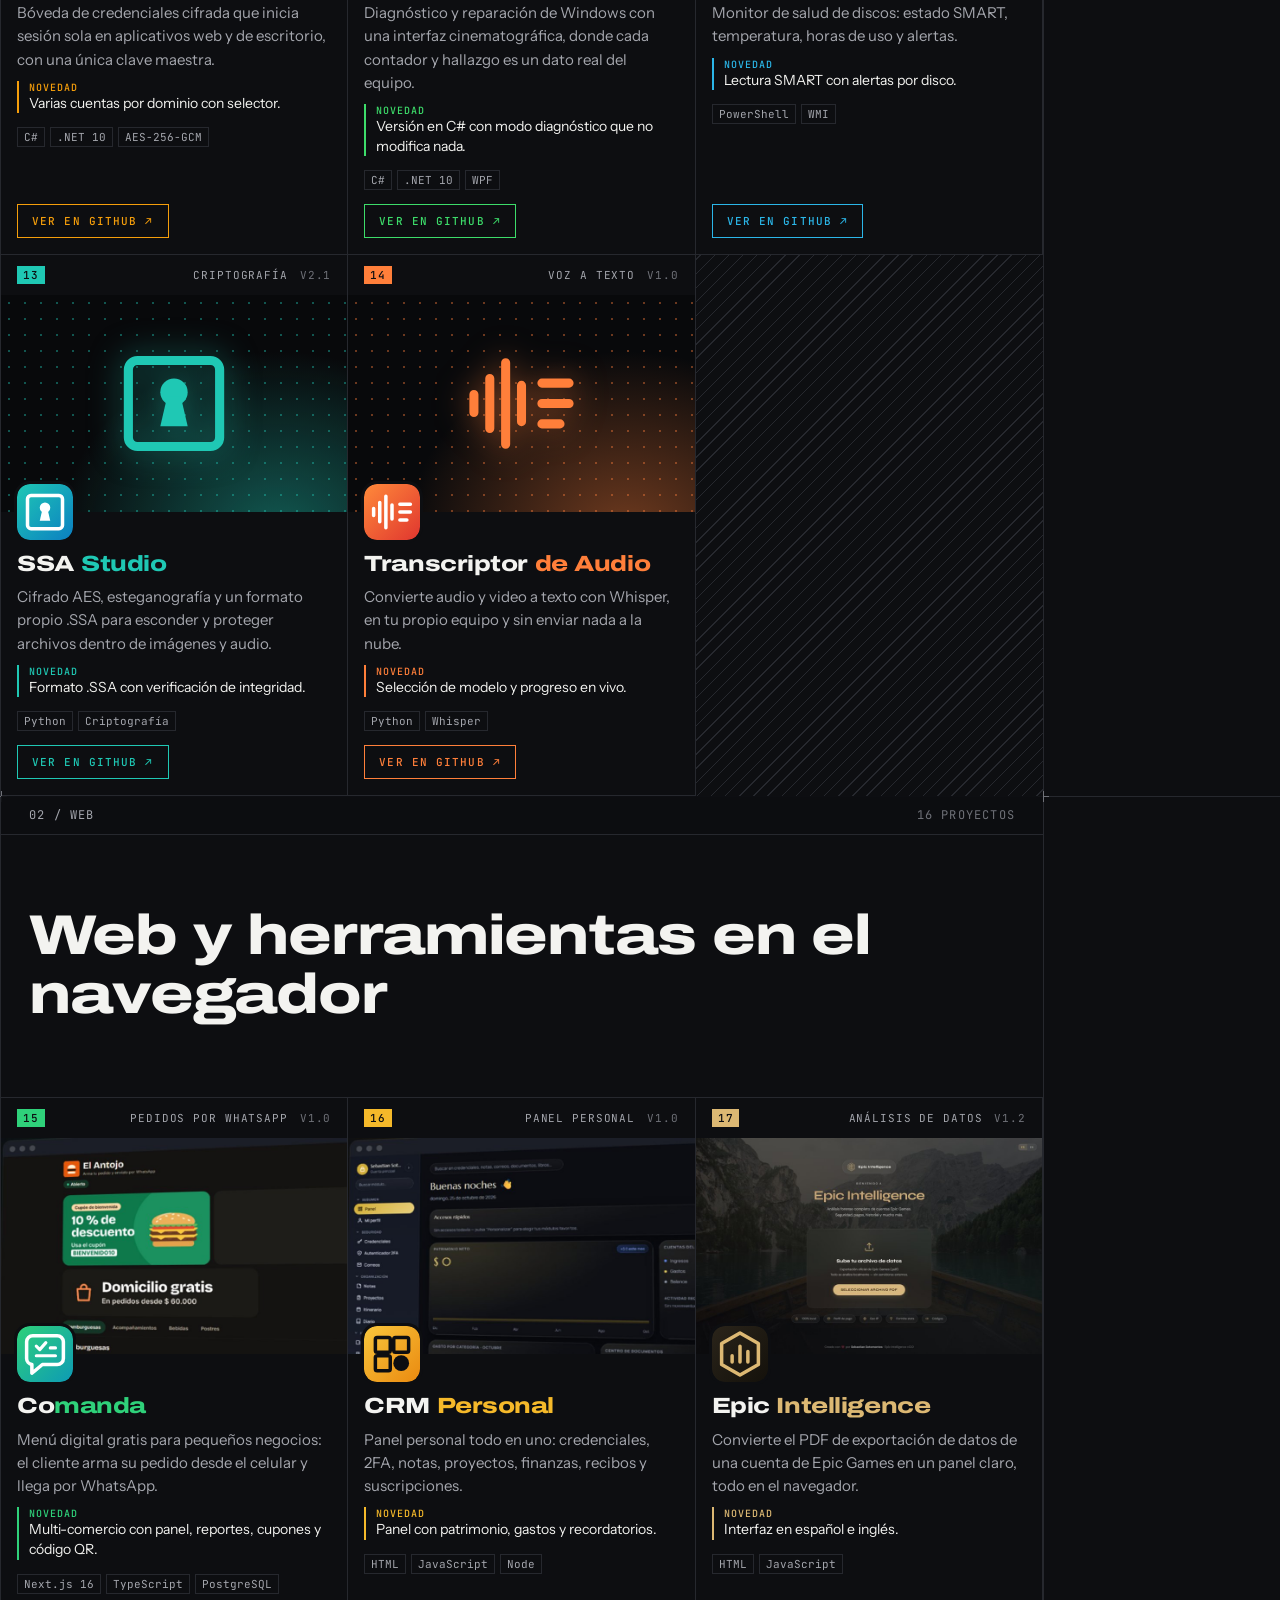
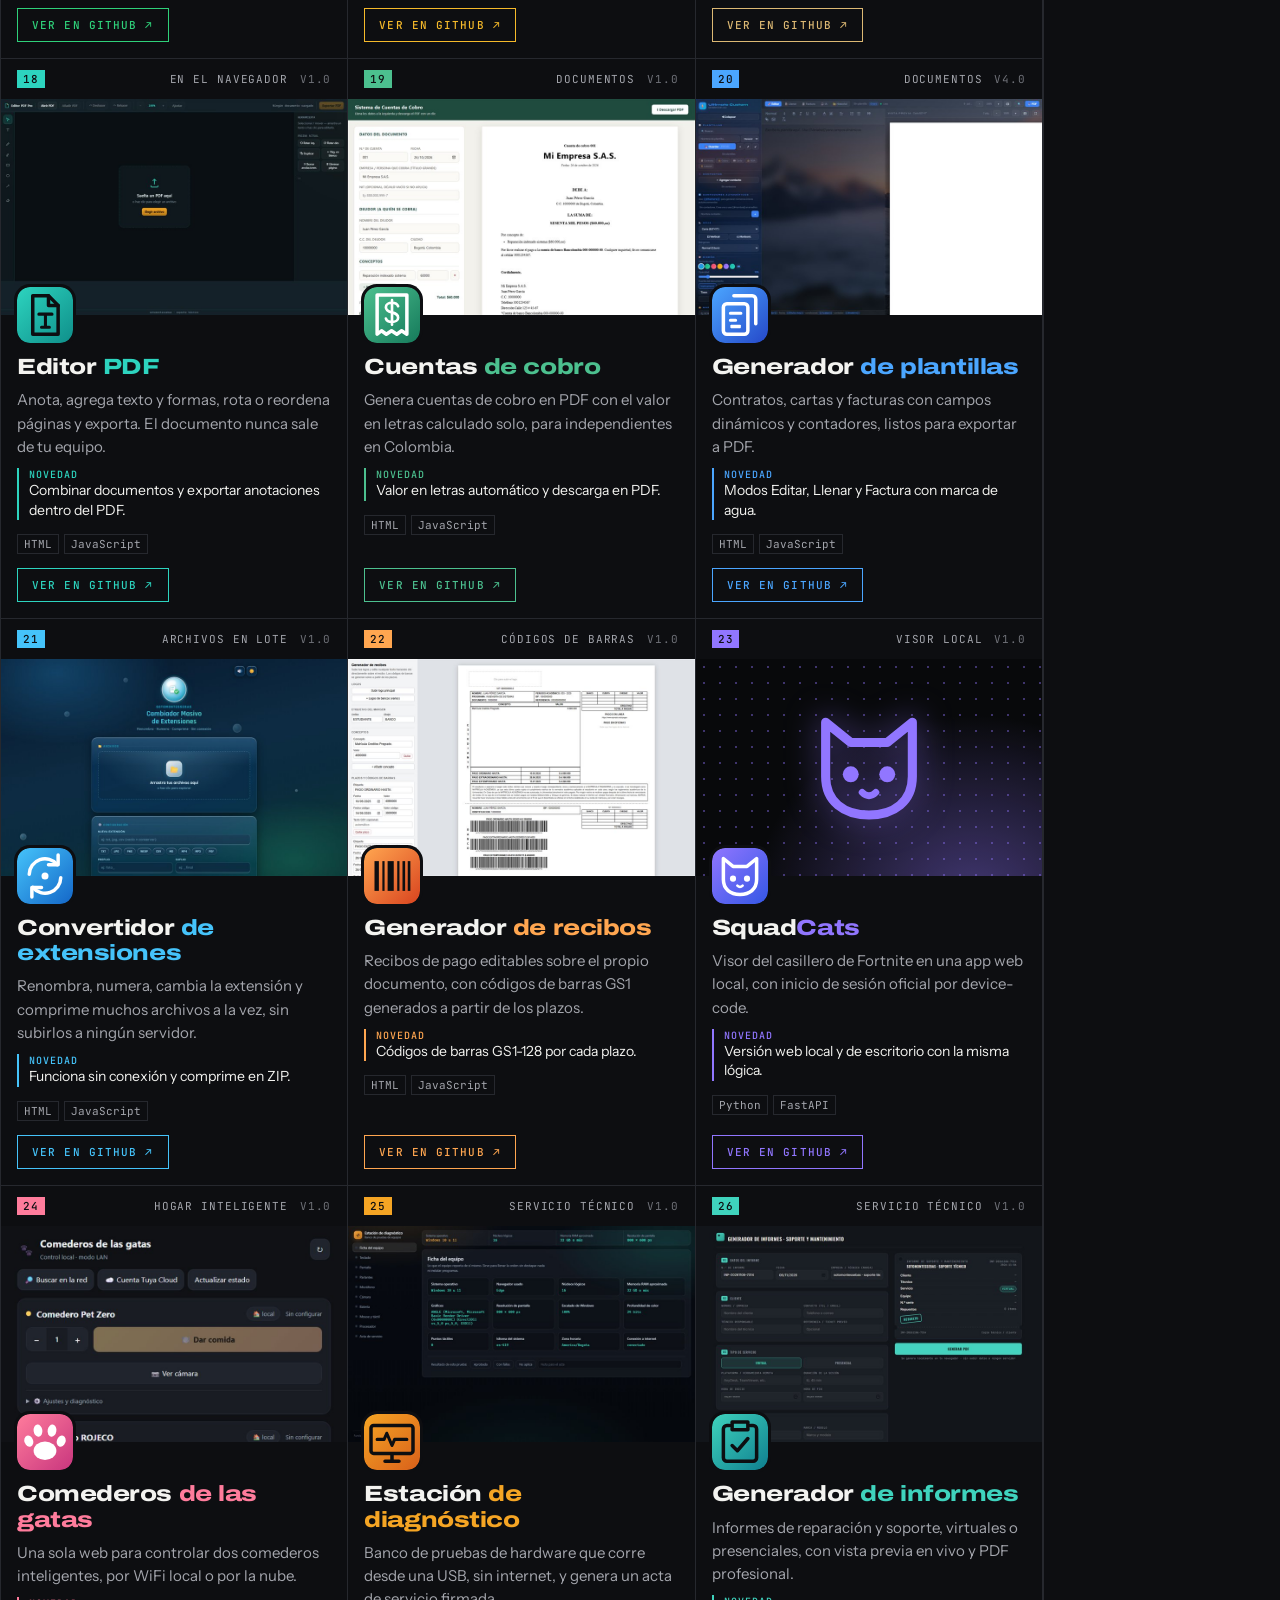
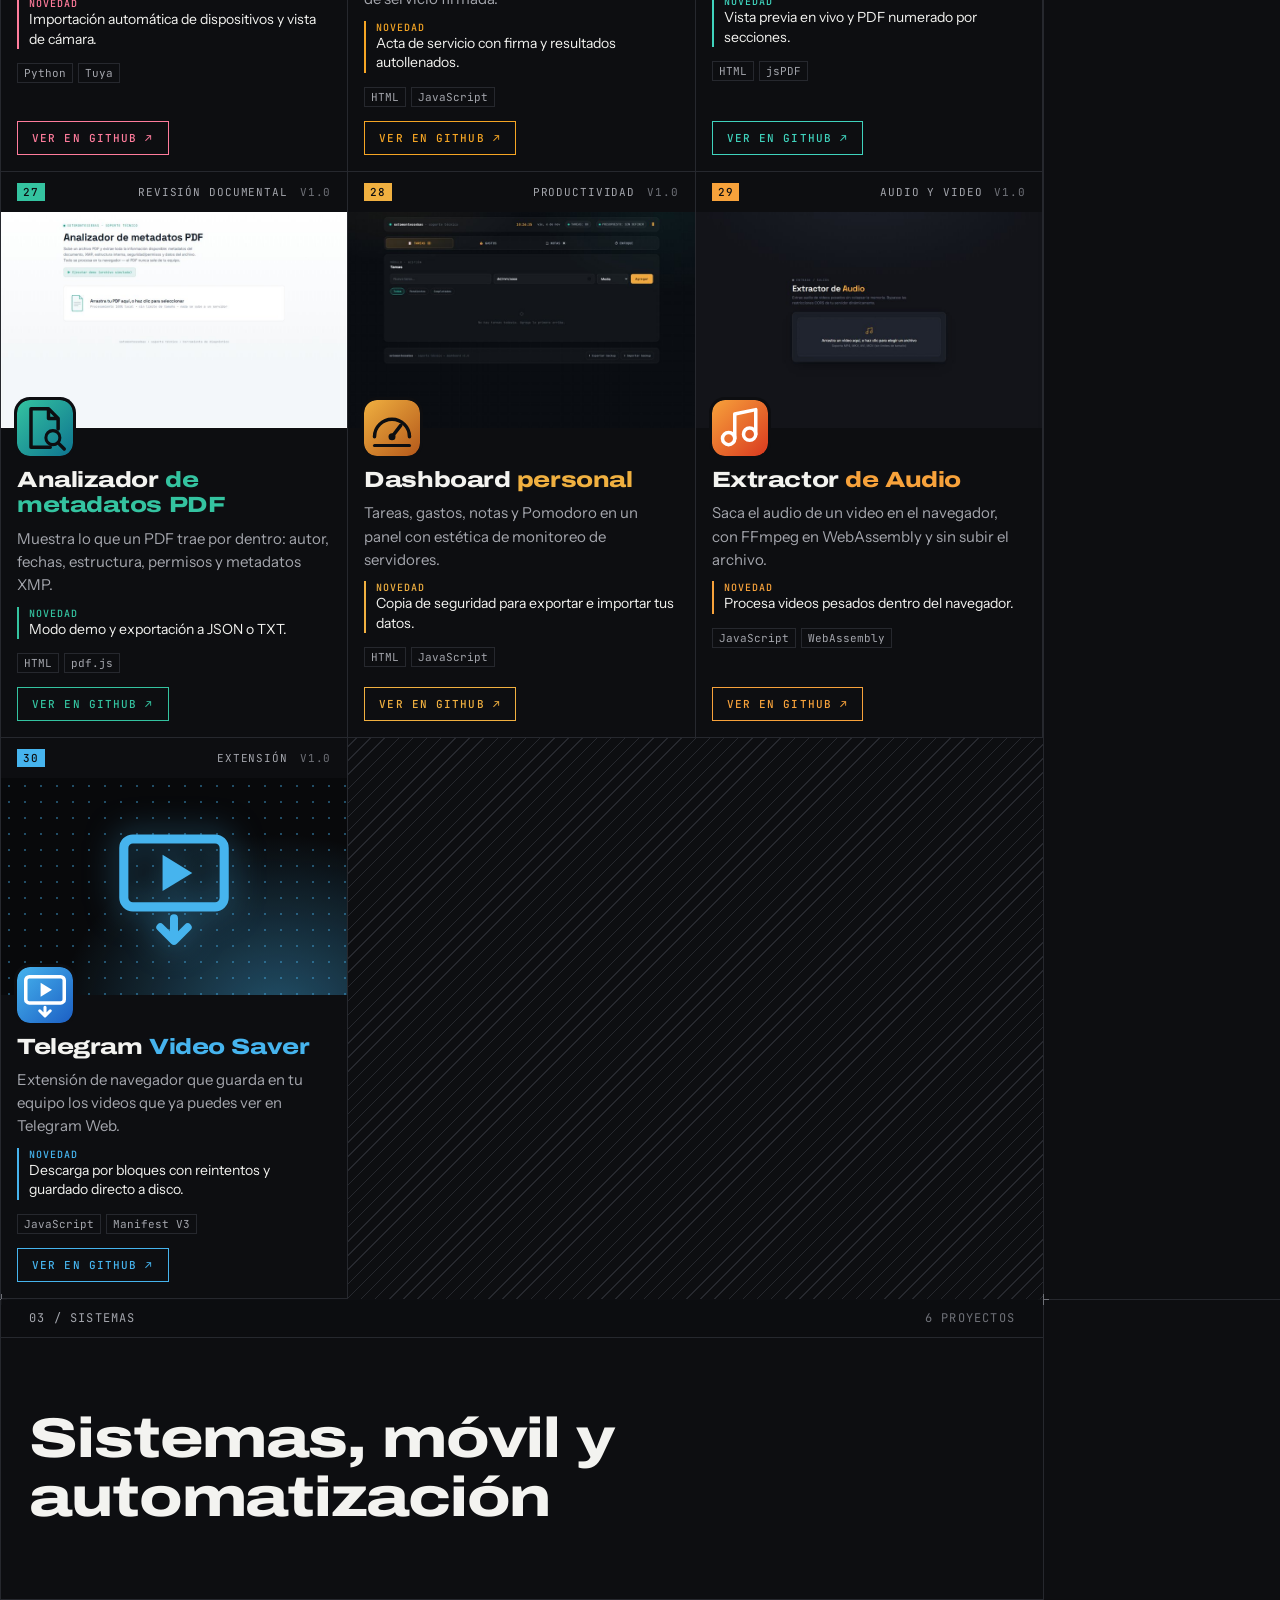
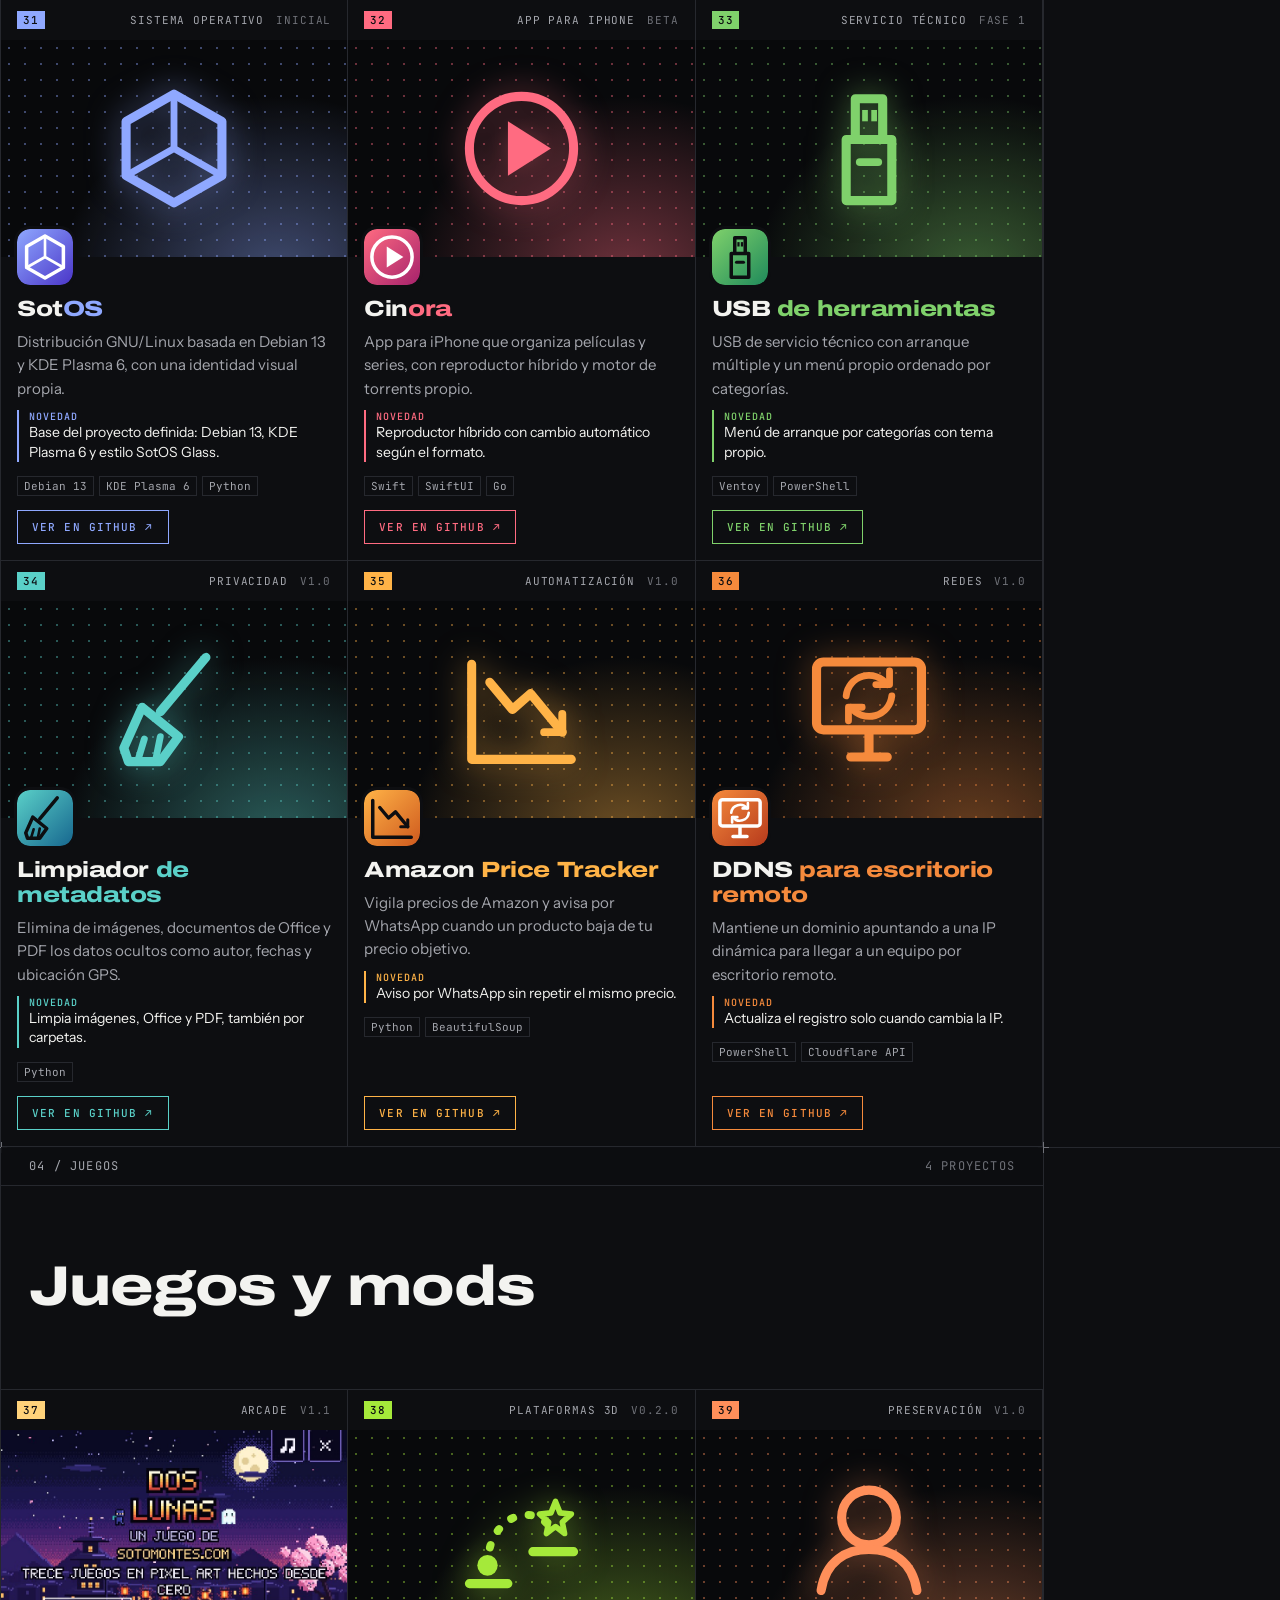
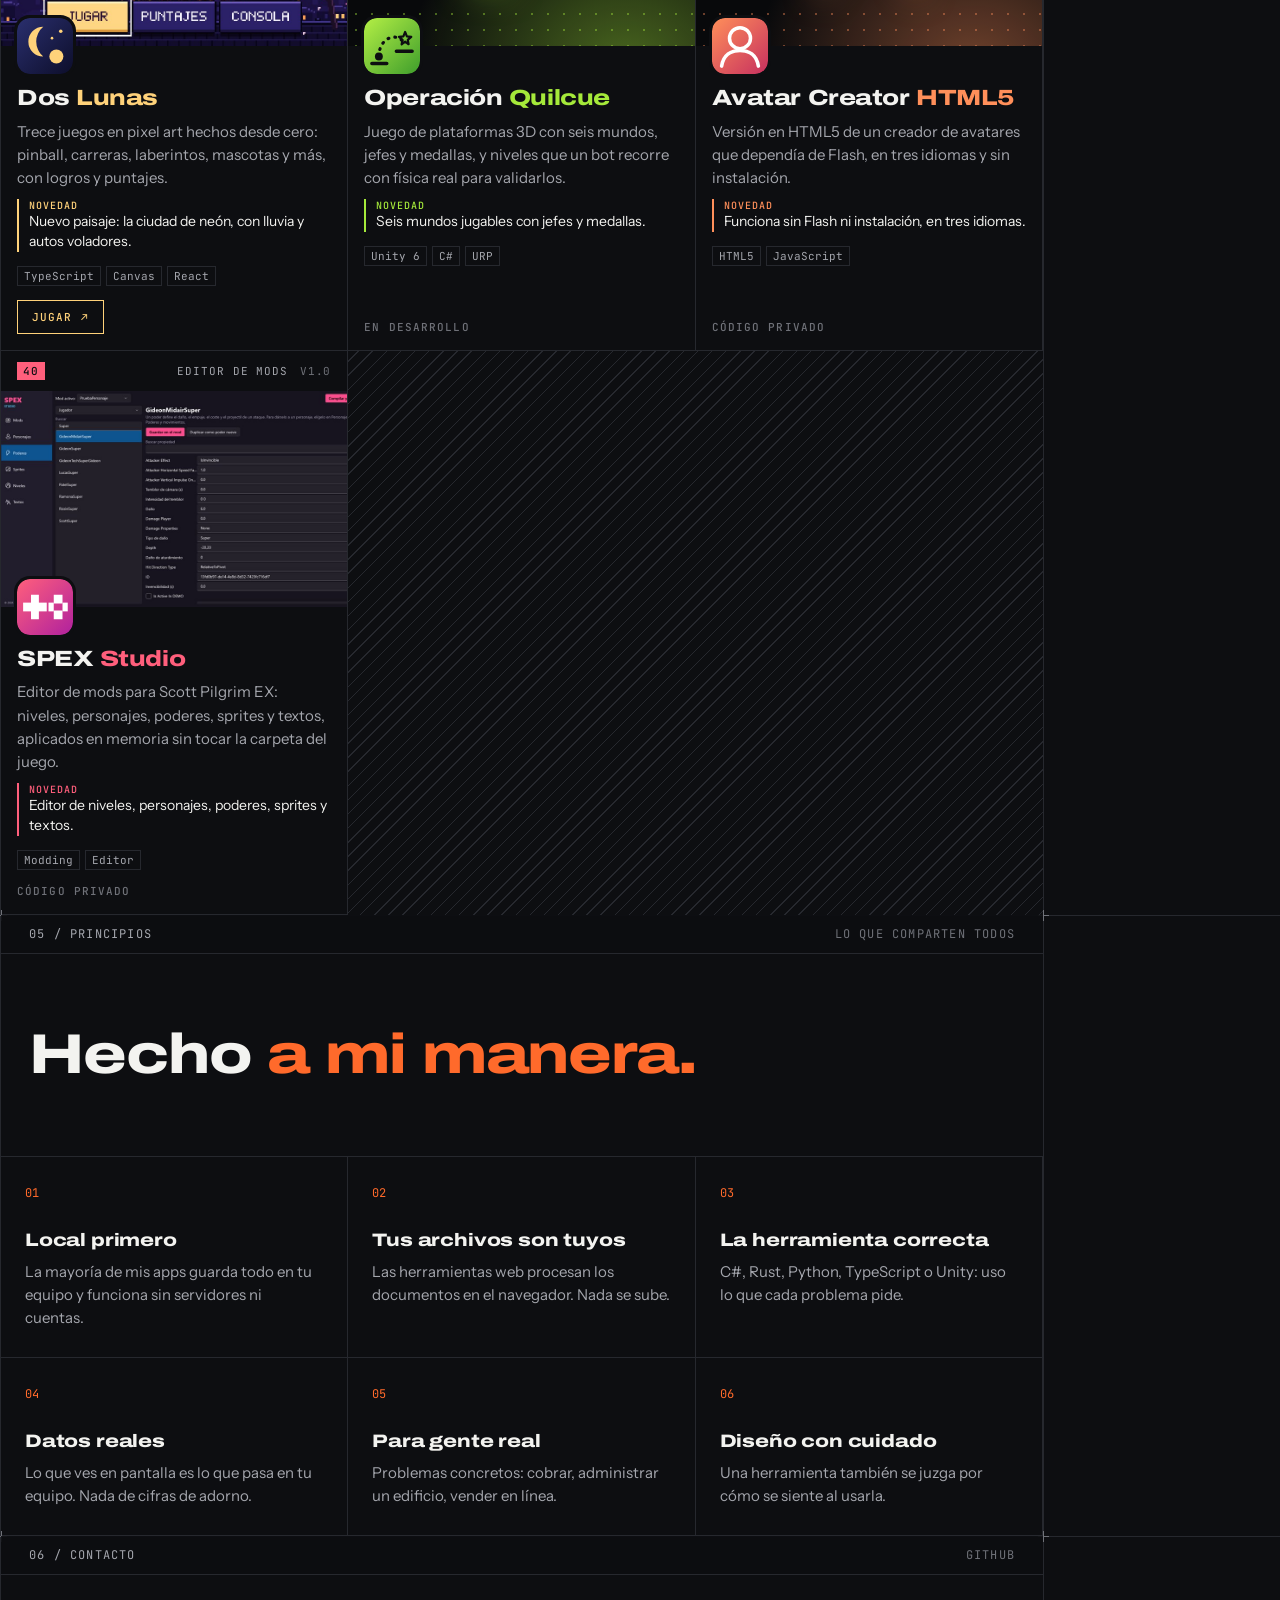
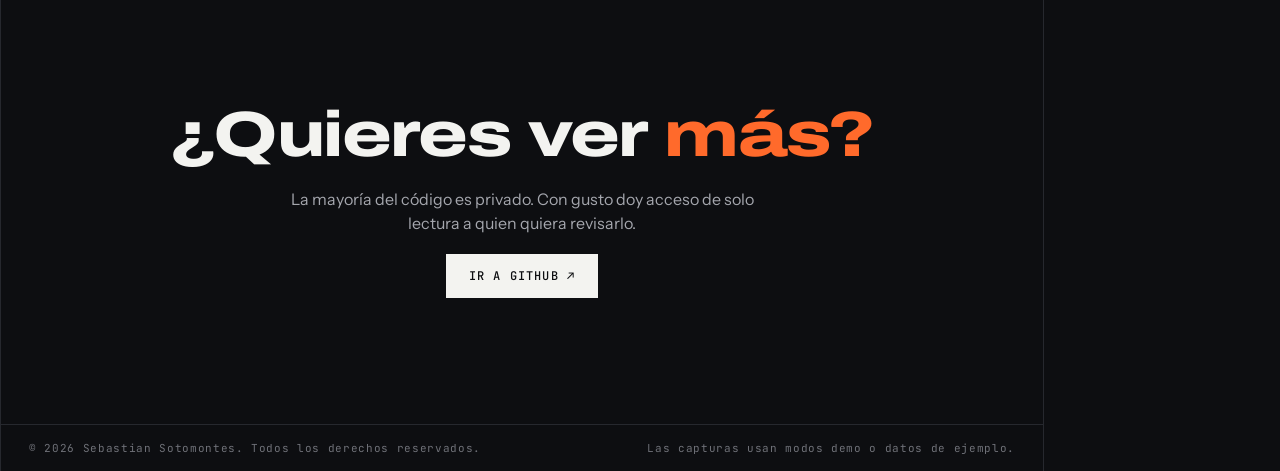
==== commit 79788fac: "Dos Lunas 1.1: ciudad de neón, gatito y huskies, pinball sin atascos" ====
--- a/index.html
+++ b/index.html
@@ -542,13 +542,13 @@
         <h2 class="sec-title rv" id="t-juegos">Juegos y mods</h2>
         <div class="cells cells-three">
           <article class="cell rv" id="dos-lunas" style="--c:#ffd27a">
-            <header class="cell-head"><span class="badge">37</span><span class="kind">Arcade</span><span class="ver">v1.0</span></header>
+            <header class="cell-head"><span class="badge">37</span><span class="kind">Arcade</span><span class="ver">v1.1</span></header>
             <div class="media"><img src="assets/img/dos-lunas.jpg" alt="Captura de Dos Lunas" width="800" height="500" loading="lazy" decoding="async"></div>
             <div class="body">
               <img class="ico" src="assets/icons/dos-lunas.svg" alt="" width="128" height="128" loading="lazy" decoding="async">
               <h3>Dos <span class="tone">Lunas</span></h3>
               <p>Trece juegos en pixel art hechos desde cero: pinball, carreras, laberintos, mascotas y más, con logros y puntajes.</p>
-              <p class="latest"><b>Novedad</b> Ya se puede jugar en esta web: 13 juegos, logros y secretos.</p>
+              <p class="latest"><b>Novedad</b> Nuevo paisaje: la ciudad de neón, con lluvia y autos voladores.</p>
               <ul class="tags"><li>TypeScript</li><li>Canvas</li><li>React</li></ul>
               <a class="gh" href="arcade/">Jugar ↗</a>
             </div>
